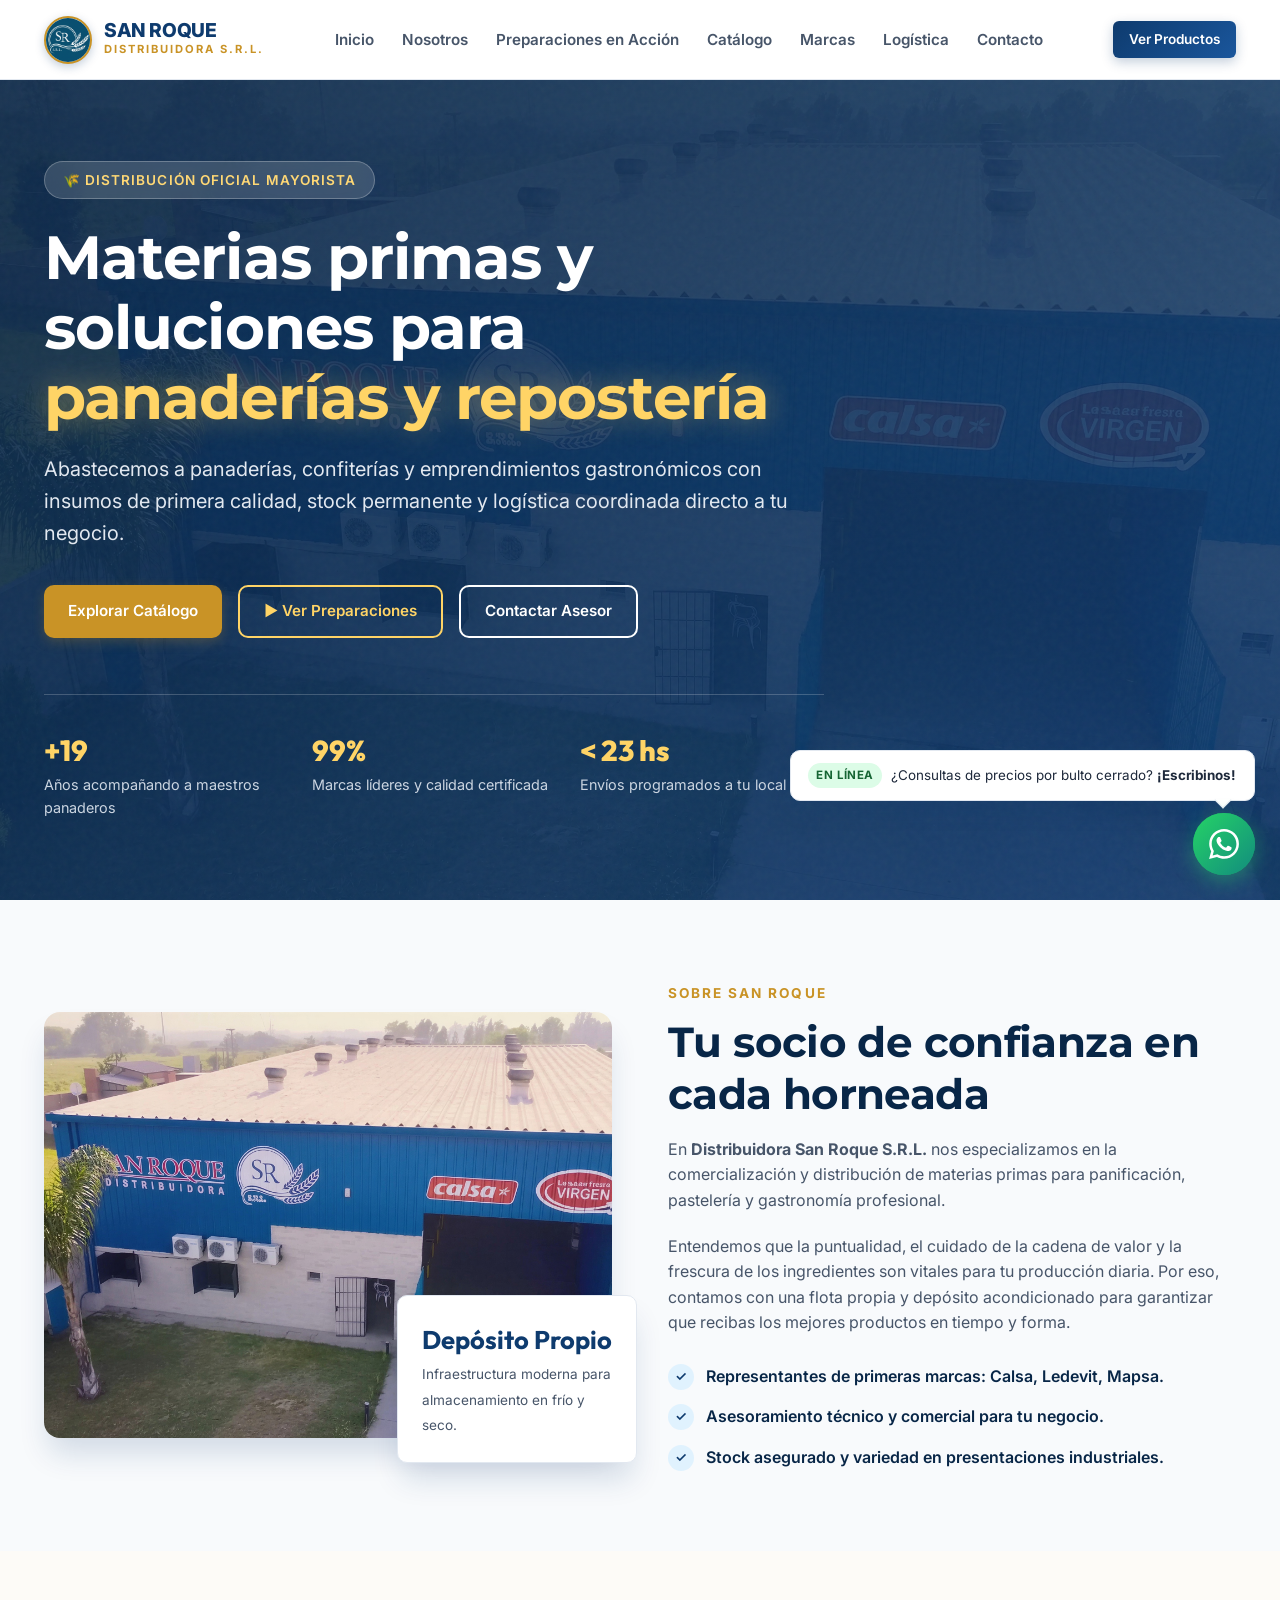
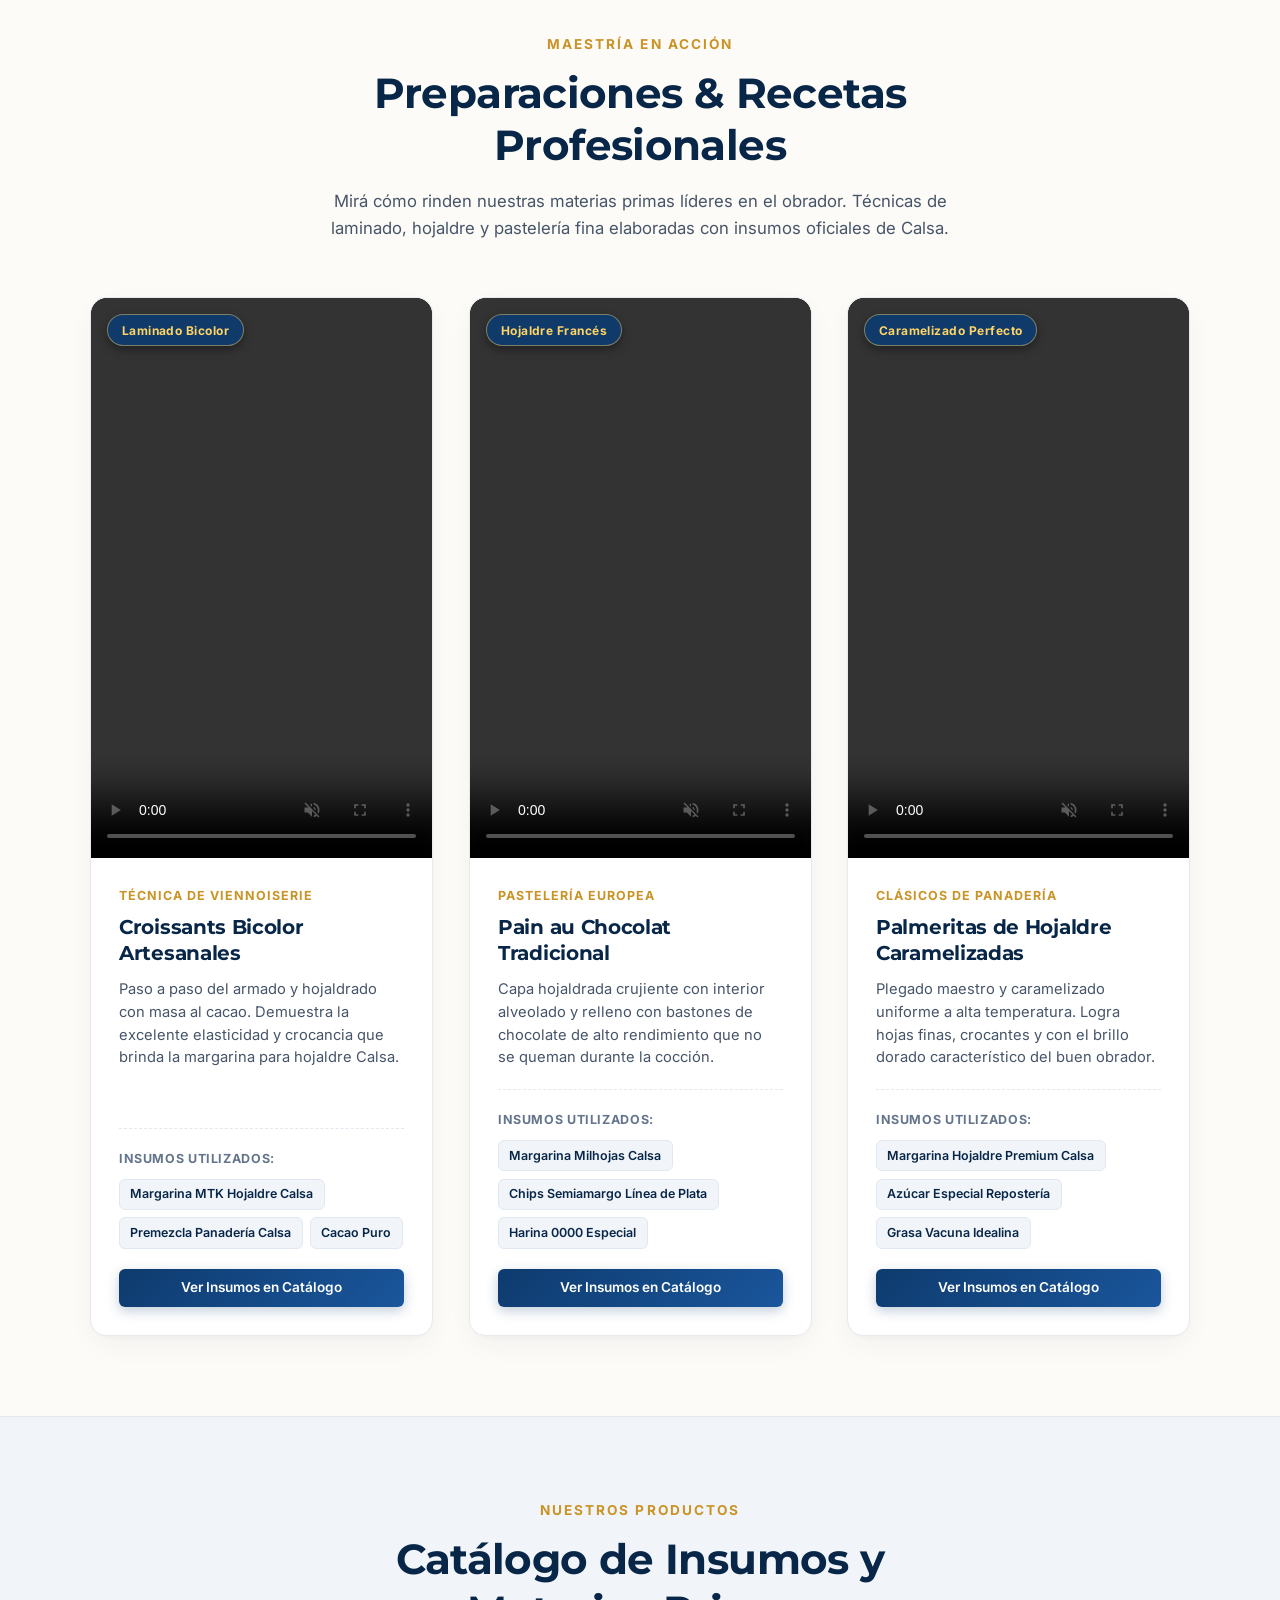
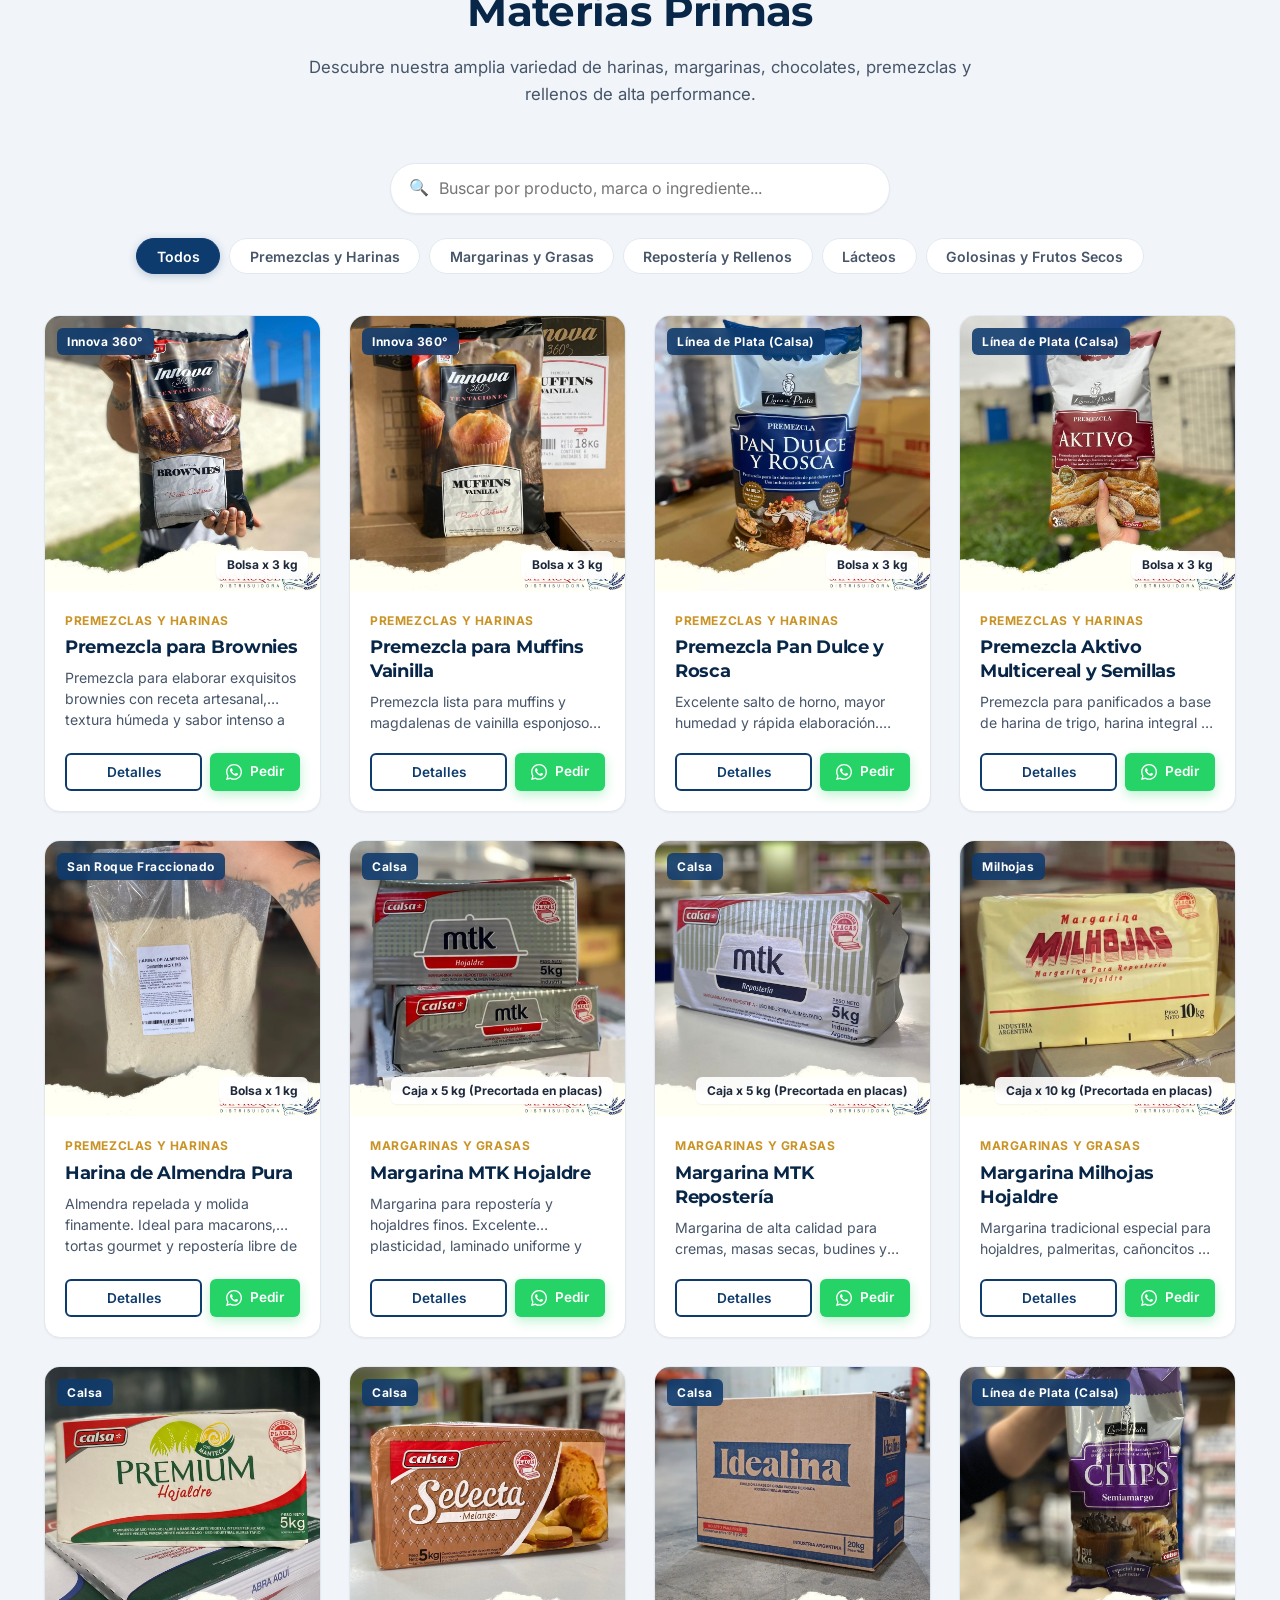
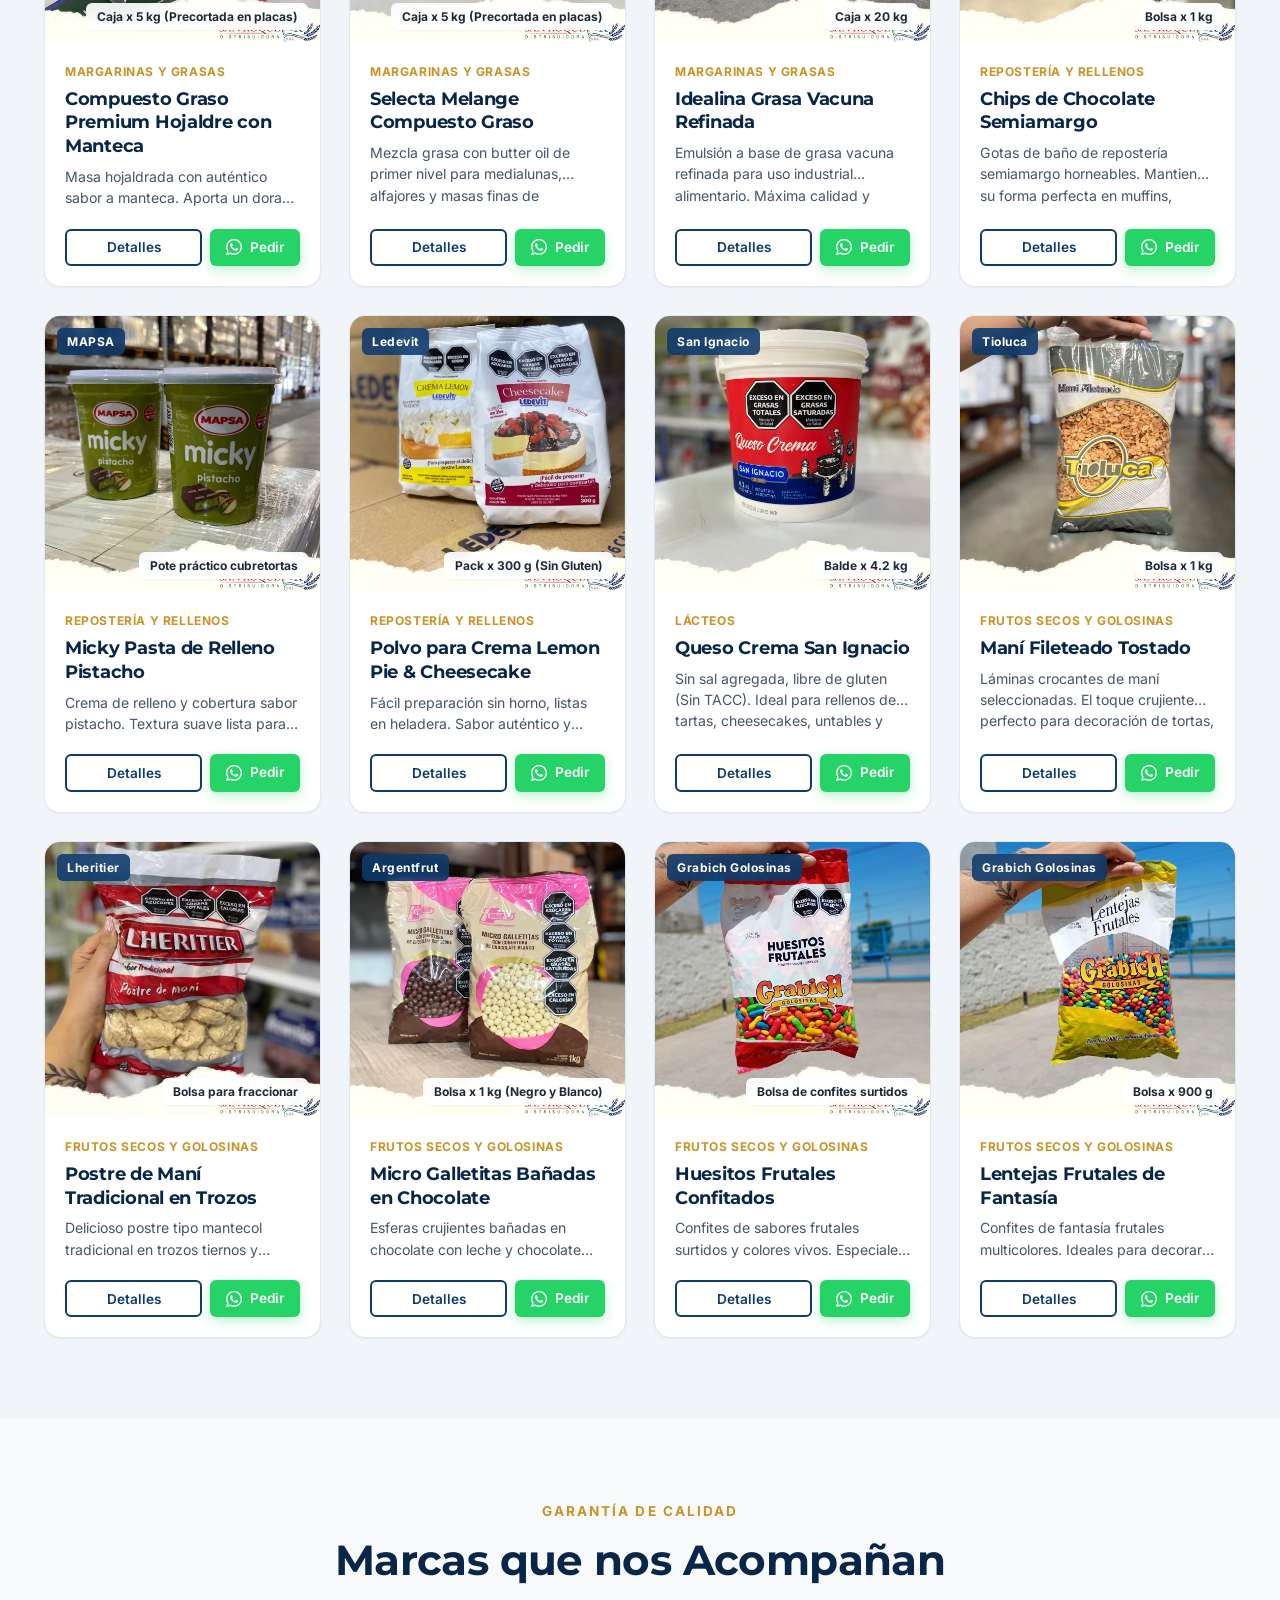
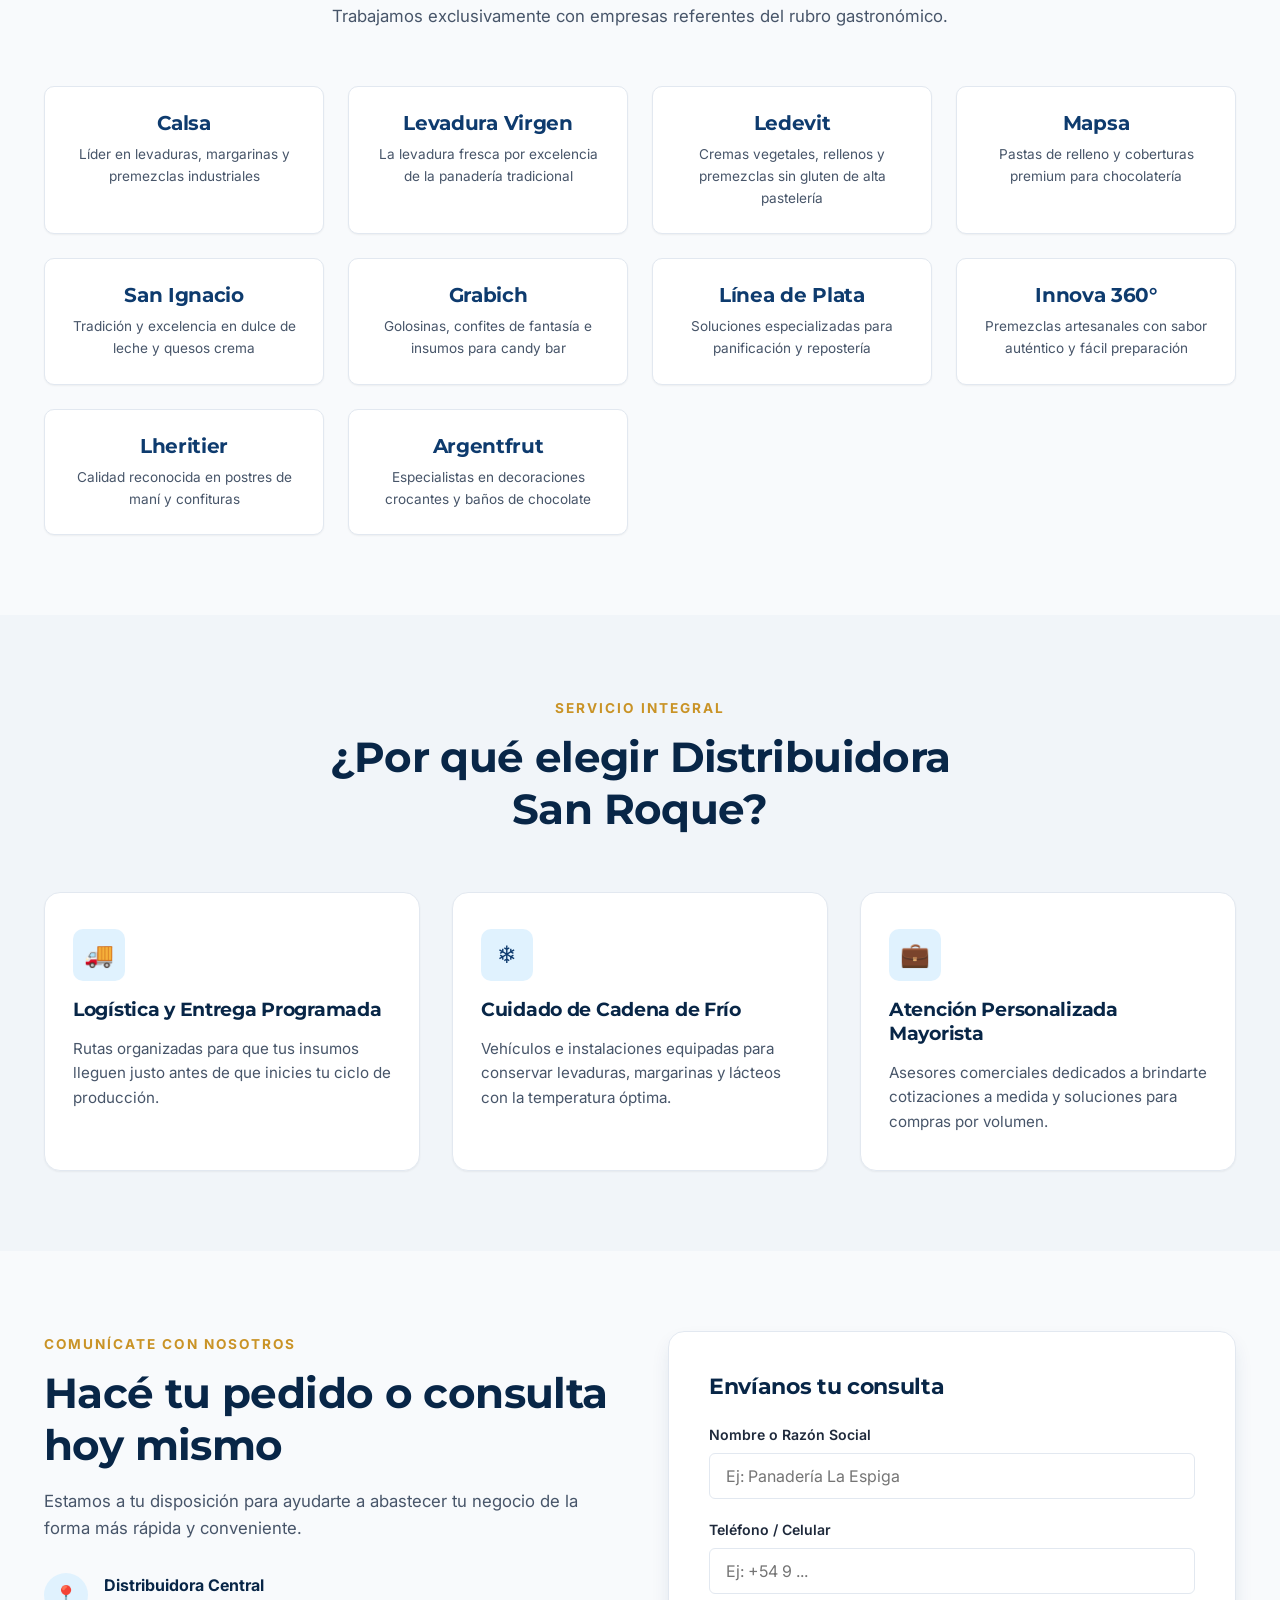
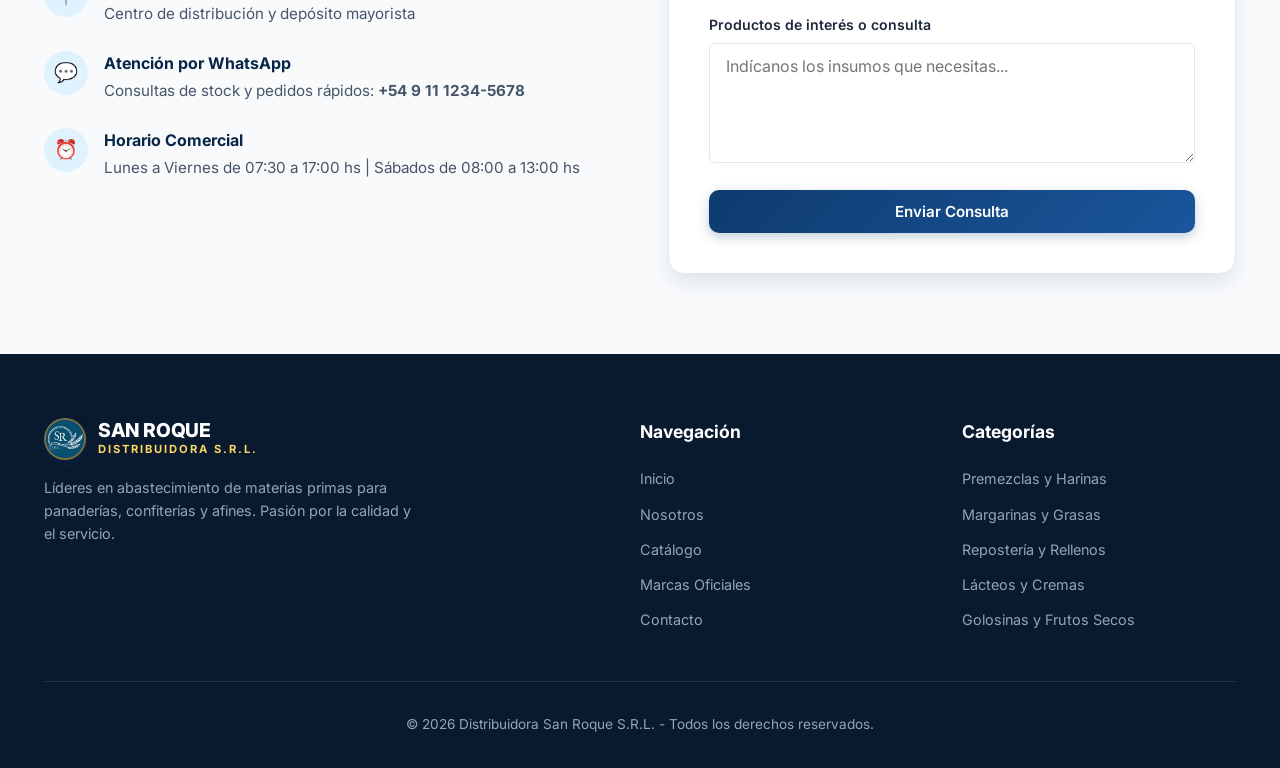
==== index.html @ d5e3603d "primer prueba" ====
<!DOCTYPE html>
<html lang="es">
<head>
  <meta charset="UTF-8">
  <meta name="viewport" content="width=device-width, initial-scale=1.0">
  <title>Distribuidora San Roque S.R.L. | Insumos para Panadería, Pastelería y Gastronomía</title>
  <meta name="description" content="Distribución mayorista de materias primas para panaderías, confiterías y repostería. Distribuidores oficiales de Calsa, Ledevit, Mapsa y marcas líderes en el país.">
  
  <!-- Google Fonts: Montserrat + Outfit (títulos) + Inter (cuerpo) [Stitch Design System] -->
  <link rel="preconnect" href="https://fonts.googleapis.com">
  <link rel="preconnect" href="https://fonts.gstatic.com" crossorigin>
  <link href="https://fonts.googleapis.com/css2?family=Inter:wght@400;500;600;700&family=Montserrat:wght@600;700;800&family=Outfit:wght@600;700;800&display=swap" rel="stylesheet">
  
  <!-- Estilos CSS -->
  <link rel="stylesheet" href="css/style.css">
</head>
<body>

  <!-- Header & Navegación -->
  <header class="site-header">
    <div class="container header-container">
      <a href="#inicio" class="brand-logo" aria-label="Distribuidora San Roque Inicio">
        <img src="imagenes de pagina/logo.jpg" alt="Distribuidora San Roque Logo" class="logo-img">
        <div class="logo-text">
          <span class="logo-title">SAN ROQUE</span>
          <span class="logo-subtitle">DISTRIBUIDORA S.R.L.</span>
        </div>
      </a>

      <nav>
        <ul class="nav-menu" id="nav-menu">
          <li><a href="#inicio" class="nav-link">Inicio</a></li>
          <li><a href="#nosotros" class="nav-link">Nosotros</a></li>
          <li><a href="#recetas" class="nav-link">Preparaciones en Acción</a></li>
          <li><a href="#catalogo" class="nav-link">Catálogo</a></li>
          <li><a href="#marcas" class="nav-link">Marcas</a></li>
          <li><a href="#servicios" class="nav-link">Logística</a></li>
          <li><a href="#contacto" class="nav-link">Contacto</a></li>
        </ul>
      </nav>

      <div class="header-cta">
        <a href="#catalogo" class="btn btn-primary btn-sm">Ver Productos</a>
        <button class="mobile-menu-toggle" id="mobile-toggle" aria-label="Abrir menú de navegación">
          ☰
        </button>
      </div>
    </div>
  </header>

  <!-- Main Content -->
  <main id="inicio">
    <!-- Hero Section -->
    <section class="hero">
      <div class="grain-overlay"></div>
      <div class="container">
        <div class="hero-content">
          <div class="hero-pill">
            <span>🌾 Distribución Oficial Mayorista</span>
          </div>
          <h1 class="hero-title">
            Materias primas y soluciones para <span>panaderías y repostería</span>
          </h1>
          <p class="hero-desc">
            Abastecemos a panaderías, confiterías y emprendimientos gastronómicos con insumos de primera calidad, stock permanente y logística coordinada directo a tu negocio.
          </p>
          <div class="hero-buttons">
            <a href="#catalogo" class="btn btn-secondary">Explorar Catálogo</a>
            <a href="#recetas" class="btn btn-outline" style="border-color: #ffd466; color: #ffd466;">
              ▶ Ver Preparaciones
            </a>
            <a href="#contacto" class="btn btn-outline" style="border-color: #fff; color: #fff;">Contactar Asesor</a>
          </div>
          <div class="hero-features">
            <div class="hero-feature-item">
              <span class="hero-feature-num" data-target="20" data-prefix="+" data-suffix="">+20</span>
              <span class="hero-feature-text">Años acompañando a maestros panaderos</span>
            </div>
            <div class="hero-feature-item">
              <span class="hero-feature-num" data-target="100" data-prefix="" data-suffix="%">100%</span>
              <span class="hero-feature-text">Marcas líderes y calidad certificada</span>
            </div>
            <div class="hero-feature-item">
              <span class="hero-feature-num" data-target="24" data-prefix="< " data-suffix=" hs">< 24 hs</span>
              <span class="hero-feature-text">Envíos programados a tu local</span>
            </div>
          </div>
        </div>
      </div>
    </section>

    <!-- Sobre Nosotros -->
    <section id="nosotros" class="about-section">
      <div class="container">
        <div class="about-grid">
          <div class="about-images-wrapper animate-on-scroll animate-slide-right">
            <img src="imagenes de pagina/imagen de local.jpg" alt="Instalaciones de Distribuidora San Roque" class="about-img-main" loading="lazy">
            <div class="about-floating-card">
              <strong>Depósito Propio</strong>
              <span>Infraestructura moderna para almacenamiento en frío y seco.</span>
            </div>
          </div>
          <div class="about-text animate-on-scroll animate-slide-left">
            <span class="section-pill">Sobre San Roque</span>
            <h2 class="section-title">Tu socio de confianza en cada horneada</h2>
            <p>
              En <strong>Distribuidora San Roque S.R.L.</strong> nos especializamos en la comercialización y distribución de materias primas para panificación, pastelería y gastronomía profesional.
            </p>
            <p>
              Entendemos que la puntualidad, el cuidado de la cadena de valor y la frescura de los ingredientes son vitales para tu producción diaria. Por eso, contamos con una flota propia y depósito acondicionado para garantizar que recibas los mejores productos en tiempo y forma.
            </p>
            <ul class="about-points">
              <li><span class="icon">✓</span> Representantes de primeras marcas: Calsa, Ledevit, Mapsa.</li>
              <li><span class="icon">✓</span> Asesoramiento técnico y comercial para tu negocio.</li>
              <li><span class="icon">✓</span> Stock asegurado y variedad en presentaciones industriales.</li>
            </ul>
          </div>
        </div>
      </div>
    </section>

    <!-- Sección de Demostraciones en Video & Preparaciones en Acción -->
    <section id="recetas" class="recipes-section">
      <div class="container">
        <div class="section-header animate-on-scroll animate-fade-up">
          <span class="section-pill">Maestría en Acción</span>
          <h2 class="section-title">Preparaciones & Recetas Profesionales</h2>
          <p class="section-subtitle">
            Mirá cómo rinden nuestras materias primas líderes en el obrador. Técnicas de laminado, hojaldre y pastelería fina elaboradas con insumos oficiales de Calsa.
          </p>
        </div>

        <div class="recipes-grid">
          <!-- Video 1: Croissants Bicolor -->
          <article class="recipe-card animate-on-scroll animate-slide-up">
            <div class="recipe-video-wrapper">
              <video class="recipe-video" preload="metadata" playsinline controls loop muted>
                <source src="imagenes de pagina/receta-croissants-bicolor-calsa.mp4" type="video/mp4">
                Tu navegador no soporta video HTML5.
              </video>
              <div class="recipe-badge-tech">Laminado Bicolor</div>
            </div>
            <div class="recipe-card-body">
              <span class="recipe-category">Técnica de Viennoiserie</span>
              <h3 class="recipe-title">Croissants Bicolor Artesanales</h3>
              <p class="recipe-desc">
                Paso a paso del armado y hojaldrado con masa al cacao. Demuestra la excelente elasticidad y crocancia que brinda la margarina para hojaldre Calsa.
              </p>
              <div class="recipe-ingredients">
                <span class="ingredients-label">Insumos utilizados:</span>
                <div class="ingredient-chips">
                  <span class="ingredient-chip">Margarina MTK Hojaldre Calsa</span>
                  <span class="ingredient-chip">Premezcla Panadería Calsa</span>
                  <span class="ingredient-chip">Cacao Puro</span>
                </div>
              </div>
              <div class="recipe-actions">
                <a href="#catalogo" class="btn btn-primary btn-sm" onclick="window.filterCatalogByKeyword('margarina')">
                  Ver Insumos en Catálogo
                </a>
              </div>
            </div>
          </article>

          <!-- Video 2: Pain au Chocolat -->
          <article class="recipe-card animate-on-scroll animate-slide-up">
            <div class="recipe-video-wrapper">
              <video class="recipe-video" preload="metadata" playsinline controls loop muted>
                <source src="imagenes de pagina/receta-pain-au-chocolat-calsa.mp4" type="video/mp4">
                Tu navegador no soporta video HTML5.
              </video>
              <div class="recipe-badge-tech">Hojaldre Francés</div>
            </div>
            <div class="recipe-card-body">
              <span class="recipe-category">Pastelería Europea</span>
              <h3 class="recipe-title">Pain au Chocolat Tradicional</h3>
              <p class="recipe-desc">
                Capa hojaldrada crujiente con interior alveolado y relleno con bastones de chocolate de alto rendimiento que no se queman durante la cocción.
              </p>
              <div class="recipe-ingredients">
                <span class="ingredients-label">Insumos utilizados:</span>
                <div class="ingredient-chips">
                  <span class="ingredient-chip">Margarina Milhojas Calsa</span>
                  <span class="ingredient-chip">Chips Semiamargo Línea de Plata</span>
                  <span class="ingredient-chip">Harina 0000 Especial</span>
                </div>
              </div>
              <div class="recipe-actions">
                <a href="#catalogo" class="btn btn-primary btn-sm" onclick="window.filterCatalogByKeyword('chocolate')">
                  Ver Insumos en Catálogo
                </a>
              </div>
            </div>
          </article>

          <!-- Video 3: Palmeritas -->
          <article class="recipe-card animate-on-scroll animate-slide-up">
            <div class="recipe-video-wrapper">
              <video class="recipe-video" preload="metadata" playsinline controls loop muted>
                <source src="imagenes de pagina/receta-palmeritas-calsa.mp4" type="video/mp4">
                Tu navegador no soporta video HTML5.
              </video>
              <div class="recipe-badge-tech">Caramelizado Perfecto</div>
            </div>
            <div class="recipe-card-body">
              <span class="recipe-category">Clásicos de Panadería</span>
              <h3 class="recipe-title">Palmeritas de Hojaldre Caramelizadas</h3>
              <p class="recipe-desc">
                Plegado maestro y caramelizado uniforme a alta temperatura. Logra hojas finas, crocantes y con el brillo dorado característico del buen obrador.
              </p>
              <div class="recipe-ingredients">
                <span class="ingredients-label">Insumos utilizados:</span>
                <div class="ingredient-chips">
                  <span class="ingredient-chip">Margarina Hojaldre Premium Calsa</span>
                  <span class="ingredient-chip">Azúcar Especial Repostería</span>
                  <span class="ingredient-chip">Grasa Vacuna Idealina</span>
                </div>
              </div>
              <div class="recipe-actions">
                <a href="#catalogo" class="btn btn-primary btn-sm" onclick="window.filterCatalogByKeyword('hojaldre')">
                  Ver Insumos en Catálogo
                </a>
              </div>
            </div>
          </article>
        </div>
      </div>
    </section>

    <!-- Catálogo de Productos -->
    <section id="catalogo" class="catalog-section">
      <div class="container">
        <div class="section-header animate-on-scroll animate-fade-up">
          <span class="section-pill">Nuestros Productos</span>
          <h2 class="section-title">Catálogo de Insumos y Materias Primas</h2>
          <p class="section-subtitle">Descubre nuestra amplia variedad de harinas, margarinas, chocolates, premezclas y rellenos de alta performance.</p>
        </div>

        <div class="catalog-controls animate-on-scroll animate-fade-up">
          <!-- Buscador -->
          <div class="search-box">
            <span class="search-icon">🔍</span>
            <input type="text" id="product-search" placeholder="Buscar por producto, marca o ingrediente..." aria-label="Buscar producto">
          </div>

          <!-- Filtros de categoría -->
          <div class="filter-pills" role="tablist">
            <button class="filter-btn active" data-category="all">Todos</button>
            <button class="filter-btn" data-category="premezclas">Premezclas y Harinas</button>
            <button class="filter-btn" data-category="margarinas">Margarinas y Grasas</button>
            <button class="filter-btn" data-category="reposteria">Repostería y Rellenos</button>
            <button class="filter-btn" data-category="lacteos">Lácteos</button>
            <button class="filter-btn" data-category="golosinas">Golosinas y Frutos Secos</button>
          </div>
        </div>

        <!-- Grilla de productos generada dinámicamente -->
        <div class="products-grid" id="products-grid">
          <!-- Se inyecta con JavaScript -->
        </div>
      </div>
    </section>

    <!-- Marcas -->
    <section id="marcas" class="brands-section">
      <div class="container">
        <div class="section-header animate-on-scroll animate-fade-up">
          <span class="section-pill">Garantía de Calidad</span>
          <h2 class="section-title">Marcas que nos Acompañan</h2>
          <p class="section-subtitle">Trabajamos exclusivamente con empresas referentes del rubro gastronómico.</p>
        </div>
        <div class="brands-grid" id="brands-grid">
          <!-- Se inyecta dinámicamente -->
        </div>
      </div>
    </section>

    <!-- Ventajas y Logística -->
    <section id="servicios" class="features-section">
      <div class="container">
        <div class="section-header animate-on-scroll animate-fade-up">
          <span class="section-pill">Servicio Integral</span>
          <h2 class="section-title">¿Por qué elegir Distribuidora San Roque?</h2>
        </div>
        <div class="features-grid animate-on-scroll animate-stagger">
          <div class="feature-box">
            <div class="feature-icon-wrapper">🚚</div>
            <h4>Logística y Entrega Programada</h4>
            <p>Rutas organizadas para que tus insumos lleguen justo antes de que inicies tu ciclo de producción.</p>
          </div>
          <div class="feature-box">
            <div class="feature-icon-wrapper">❄️</div>
            <h4>Cuidado de Cadena de Frío</h4>
            <p>Vehículos e instalaciones equipadas para conservar levaduras, margarinas y lácteos con la temperatura óptima.</p>
          </div>
          <div class="feature-box">
            <div class="feature-icon-wrapper">💼</div>
            <h4>Atención Personalizada Mayorista</h4>
            <p>Asesores comerciales dedicados a brindarte cotizaciones a medida y soluciones para compras por volumen.</p>
          </div>
        </div>
      </div>
    </section>

    <!-- Contacto y Ubicación -->
    <section id="contacto" class="contact-section">
      <div class="container">
        <div class="contact-grid">
          <div class="contact-info animate-on-scroll animate-slide-right">
            <span class="section-pill">Comunícate con Nosotros</span>
            <h2 class="section-title">Hacé tu pedido o consulta hoy mismo</h2>
            <p class="section-subtitle">
              Estamos a tu disposición para ayudarte a abastecer tu negocio de la forma más rápida y conveniente.
            </p>

            <div class="contact-info-list">
              <div class="contact-item">
                <div class="contact-icon">📍</div>
                <div>
                  <h5>Distribuidora Central</h5>
                  <p>Centro de distribución y depósito mayorista</p>
                </div>
              </div>

              <div class="contact-item">
                <div class="contact-icon">💬</div>
                <div>
                  <h5>Atención por WhatsApp</h5>
                  <p>Consultas de stock y pedidos rápidos: <strong>+54 9 11 1234-5678</strong></p>
                </div>
              </div>

              <div class="contact-item">
                <div class="contact-icon">⏰</div>
                <div>
                  <h5>Horario Comercial</h5>
                  <p>Lunes a Viernes de 07:30 a 17:00 hs | Sábados de 08:00 a 13:00 hs</p>
                </div>
              </div>
            </div>
          </div>

          <div class="contact-form-card animate-on-scroll animate-slide-left">
            <h3 style="margin-bottom: 1.5rem; font-size: 1.4rem;">Envíanos tu consulta</h3>
            <form id="contact-form">
              <div class="form-group">
                <label class="form-label" for="nombre">Nombre o Razón Social</label>
                <input type="text" id="nombre" class="form-control" placeholder="Ej: Panadería La Espiga" required>
              </div>
              <div class="form-group">
                <label class="form-label" for="telefono">Teléfono / Celular</label>
                <input type="tel" id="telefono" class="form-control" placeholder="Ej: +54 9 ..." required>
              </div>
              <div class="form-group">
                <label class="form-label" for="mensaje">Productos de interés o consulta</label>
                <textarea id="mensaje" class="form-control" placeholder="Indícanos los insumos que necesitas..." required></textarea>
              </div>
              <button type="submit" class="btn btn-primary" id="btn-submit-contact" style="width: 100%;">
                <span>Enviar Consulta</span>
              </button>
            </form>
          </div>
        </div>
      </div>
    </section>
  </main>

  <!-- Footer -->
  <footer class="site-footer">
    <div class="container">
      <div class="footer-grid">
        <div class="footer-brand">
          <div class="brand-logo" style="margin-bottom: 1rem;">
            <img src="imagenes de pagina/logo.jpg" alt="Distribuidora San Roque Logo" class="logo-img logo-img-footer">
            <div class="logo-text">
              <span class="logo-title" style="color: #fff;">SAN ROQUE</span>
              <span class="logo-subtitle" style="color: #ffd466;">DISTRIBUIDORA S.R.L.</span>
            </div>
          </div>
          <p>
            Líderes en abastecimiento de materias primas para panaderías, confiterías y afines. Pasión por la calidad y el servicio.
          </p>
        </div>
        <div class="footer-col">
          <h5>Navegación</h5>
          <ul class="footer-links">
            <li><a href="#inicio">Inicio</a></li>
            <li><a href="#nosotros">Nosotros</a></li>
            <li><a href="#catalogo">Catálogo</a></li>
            <li><a href="#marcas">Marcas Oficiales</a></li>
            <li><a href="#contacto">Contacto</a></li>
          </ul>
        </div>
        <div class="footer-col">
          <h5>Categorías</h5>
          <ul class="footer-links">
            <li><a href="#catalogo">Premezclas y Harinas</a></li>
            <li><a href="#catalogo">Margarinas y Grasas</a></li>
            <li><a href="#catalogo">Repostería y Rellenos</a></li>
            <li><a href="#catalogo">Lácteos y Cremas</a></li>
            <li><a href="#catalogo">Golosinas y Frutos Secos</a></li>
          </ul>
        </div>
      </div>
      <div class="footer-bottom">
        <p>&copy; 2026 Distribuidora San Roque S.R.L. - Todos los derechos reservados.</p>
      </div>
    </div>
  </footer>

  <!-- Modal Detalle de Producto -->
  <div class="modal-overlay" id="product-modal" aria-hidden="true">
    <div class="modal-content" role="dialog" aria-modal="true">
      <button class="modal-close-btn" id="modal-close-btn" aria-label="Cerrar modal">&times;</button>
      <div class="modal-grid">
        <div class="modal-image-wrapper">
          <img id="modal-image" src="" alt="Producto">
        </div>
        <div class="modal-details">
          <span class="modal-brand" id="modal-brand">Marca</span>
          <h3 class="modal-title" id="modal-title">Título del Producto</h3>
          
          <div class="modal-meta-box">
            <div class="modal-meta-row">
              <strong>Categoría:</strong>
              <span id="modal-category">-</span>
            </div>
            <div class="modal-meta-row" style="margin-top: 0.35rem;">
              <strong>Presentación:</strong>
              <span id="modal-presentation">-</span>
            </div>
          </div>

          <p class="modal-desc" id="modal-description"></p>

          <div style="margin-top: auto;">
            <a href="#" id="modal-whatsapp-btn" target="_blank" rel="noopener noreferrer" class="btn btn-whatsapp" style="width: 100%;">
              Consultar por este producto en WhatsApp
            </a>
          </div>
        </div>
      </div>
    </div>
  </div>

  <!-- Botón Flotante de WhatsApp con Tooltip y Pulso -->
  <div class="floating-whatsapp-wrapper" id="whatsapp-wrapper">
    <div class="whatsapp-tooltip" id="whatsapp-tooltip">
      <span class="tooltip-badge">En línea</span>
      <p>¿Consultas de precios por bulto cerrado? <strong>¡Escribinos!</strong></p>
    </div>
    <a href="https://wa.me/5491112345678?text=Hola%20Distribuidora%20San%20Roque%2C%20quisiera%20hacer%20una%20consulta" target="_blank" rel="noopener noreferrer" class="floating-whatsapp" aria-label="Contactar por WhatsApp">
      <span class="pulse-ring"></span>
      <span class="pulse-ring pulse-ring-delay"></span>
      <svg width="30" height="30" fill="currentColor" viewBox="0 0 24 24"><path d="M.057 24l1.687-6.163c-1.041-1.804-1.588-3.849-1.587-5.946.003-6.556 5.338-11.891 11.893-11.891 3.181.001 6.167 1.24 8.413 3.488 2.245 2.248 3.481 5.236 3.48 8.414-.003 6.557-5.338 11.892-11.893 11.892-1.99-.001-3.951-.5-5.688-1.448l-6.305 1.654zm6.597-3.807c1.676.995 3.276 1.591 5.392 1.592 5.448 0 9.886-4.434 9.889-9.885.002-5.462-4.415-9.89-9.881-9.892-5.452 0-9.887 4.434-9.889 9.884-.001 2.225.651 3.891 1.746 5.634l-.999 3.648 3.742-.981zm11.387-5.464c-.074-.124-.272-.198-.57-.347-.297-.149-1.758-.868-2.031-.967-.272-.099-.47-.149-.669.149-.198.297-.768.967-.941 1.165-.173.198-.347.223-.644.074-.297-.149-1.255-.462-2.39-1.475-.883-.788-1.48-1.761-1.653-2.059-.173-.297-.018-.458.13-.606.134-.133.297-.347.446-.521.151-.172.2-.296.3-.495.099-.198.05-.372-.025-.521-.075-.148-.669-1.611-.916-2.206-.242-.579-.487-.501-.669-.51l-.57-.01c-.198 0-.52.074-.792.372s-1.04 1.016-1.04 2.479 1.065 2.876 1.213 3.074c.149.198 2.095 3.2 5.076 4.487.709.306 1.263.489 1.694.626.712.226 1.36.194 1.872.118.571-.085 1.758-.719 2.006-1.413.248-.695.248-1.29.173-1.414z"/></svg>
    </a>
  </div>

  <!-- Mobile Bottom Navigation Bar (Stitch Artisanal Supply Framework) -->
  <nav class="mobile-bottom-nav" id="mobile-bottom-nav" aria-label="Navegación Móvil">
    <a href="#inicio" class="mobile-nav-item active" id="mob-nav-inicio">
      <span class="mobile-nav-icon">🏠</span>
      <span class="mobile-nav-label">Inicio</span>
    </a>
    <a href="#recetas" class="mobile-nav-item" id="mob-nav-recetas">
      <span class="mobile-nav-icon">🎬</span>
      <span class="mobile-nav-label">Recetas</span>
    </a>
    <a href="#catalogo" class="mobile-nav-item" id="mob-nav-catalogo">
      <span class="mobile-nav-icon">📦</span>
      <span class="mobile-nav-label">Catálogo</span>
    </a>
    <a href="#contacto" class="mobile-nav-item" id="mob-nav-contacto">
      <span class="mobile-nav-icon">📍</span>
      <span class="mobile-nav-label">Contacto</span>
    </a>
    <a href="https://wa.me/5491112345678?text=Hola%20Distribuidora%20San%20Roque%2C%20quisiera%20hacer%20un%20pedido" target="_blank" rel="noopener noreferrer" class="mobile-nav-item mobile-nav-wa" id="mob-nav-wa">
      <span class="mobile-nav-icon">💬</span>
      <span class="mobile-nav-label">Pedir</span>
    </a>
  </nav>

  <!-- Contenedor para Notificaciones Toast Dinámicas -->
  <div class="toast-container" id="toast-container" aria-live="polite"></div>

  <!-- Scripts -->
  <script src="js/products-data.js"></script>
  <script src="js/main.js"></script>
</body>
</html>
---- css/style.css ----
/* ==========================================================================
   Distribuidora San Roque S.R.L. - Estilos Globales y Sistema de Diseño
   ========================================================================== */

:root {
  /* Paleta Corporativa - Artisanal Supply Framework (Stitch) */
  --color-primary: #0e3b6e;
  --color-primary-dark: #082647;
  --color-primary-light: #1a569c;
  --color-secondary: #c99326;
  --color-secondary-hover: #b07d1a;
  --color-secondary-light: #e5b04b;
  --color-secondary-subtle: #fef9ed;
  --color-accent: #25d366;
  /* WhatsApp */
  --color-accent-hover: #1eb954;

  /* Neutros y Superficies */
  --bg-main: #f8fafc;
  --bg-surface: #ffffff;
  --bg-surface-alt: #f1f5f9;
  --bg-dark: #091a2e;
  --text-primary: #1e293b;
  --text-secondary: #475569;
  --text-muted: #64748b;
  --text-light: #f8fafc;
  --border-color: #e2e8f0;
  --border-focus: #94a3b8;

  /* Sombras y Elevaciones Industriales Tonal */
  --shadow-sm: 0 1px 2px 0 rgb(0 0 0 / 0.05);
  --shadow-md: 0 4px 12px rgba(14, 59, 110, 0.08);
  --shadow-lg: 0 10px 20px -3px rgba(14, 59, 110, 0.12);
  --shadow-xl: 0 20px 30px -5px rgba(14, 59, 110, 0.16);
  --shadow-glow: 0 0 20px rgba(201, 147, 38, 0.35);

  /* Bordes */
  --radius-sm: 6px;
  --radius-md: 10px;
  --radius-lg: 16px;
  --radius-full: 9999px;

  /* Transiciones y Curvas de Animación Suaves y Pausadas (Stitch Artisanal) */
  --transition-fast: 0.35s cubic-bezier(0.16, 1, 0.3, 1);
  --transition-normal: 0.65s cubic-bezier(0.16, 1, 0.3, 1);
  --transition-spring: 0.95s cubic-bezier(0.34, 1.56, 0.64, 1);
  --transition-slow: 1.4s cubic-bezier(0.16, 1, 0.3, 1);

  /* Layout */
  --max-width: 1240px;
  --header-height: 80px;
}

/* Reset básico */
*,
*::before,
*::after {
  box-sizing: border-box;
  margin: 0;
  padding: 0;
}

html {
  scroll-behavior: smooth;
  font-family: 'Inter', system-ui, -apple-system, sans-serif;
  color: var(--text-primary);
  background-color: var(--bg-main);
  line-height: 1.6;
}

body {
  overflow-x: hidden;
  display: flex;
  flex-direction: column;
  min-height: 100vh;
}

img {
  max-width: 100%;
  height: auto;
  display: block;
}

a {
  color: inherit;
  text-decoration: none;
}

button,
input,
textarea,
select {
  font-family: inherit;
  font-size: inherit;
}

.container {
  width: 100%;
  max-width: var(--max-width);
  margin-left: auto;
  margin-right: auto;
  padding-left: 1.5rem;
  padding-right: 1.5rem;
}

/* Tipografía de títulos - Stitch Artisanal Supply Framework */
h1,
h2,
h3,
h4,
.font-heading {
  font-family: 'Montserrat', 'Outfit', sans-serif;
  font-weight: 700;
  line-height: 1.25;
  color: var(--color-primary-dark);
  letter-spacing: -0.015em;
}

/* ==========================================================================
   Header y Barra de Navegación
   ========================================================================== */
.site-header {
  position: sticky;
  top: 0;
  left: 0;
  right: 0;
  height: var(--header-height);
  background: rgba(255, 255, 255, 0.94);
  backdrop-filter: blur(12px);
  -webkit-backdrop-filter: blur(12px);
  border-bottom: 1px solid var(--border-color);
  z-index: 1000;
  transition: box-shadow var(--transition-normal);
}

.site-header.scrolled {
  box-shadow: var(--shadow-md);
}

.header-container {
  display: flex;
  align-items: center;
  justify-content: space-between;
  height: 100%;
}

.brand-logo {
  display: flex;
  align-items: center;
  gap: 0.75rem;
}

.logo-badge {
  width: 46px;
  height: 46px;
  border-radius: 50%;
  background: linear-gradient(135deg, var(--color-primary), var(--color-primary-dark));
  color: #fff;
  display: flex;
  align-items: center;
  justify-content: center;
  font-family: 'Outfit', sans-serif;
  font-weight: 800;
  font-size: 1.25rem;
  box-shadow: 0 3px 8px rgba(14, 59, 110, 0.35);
  border: 2px solid var(--color-secondary);
}

.logo-img {
  width: 48px;
  height: 48px;
  border-radius: 50%;
  object-fit: cover;
  box-shadow: 0 3px 10px rgba(14, 59, 110, 0.25);
  border: 2px solid var(--color-secondary);
  transition: transform 0.45s ease, box-shadow 0.45s ease;
  flex-shrink: 0;
  background-color: #0e3b6e;
}

.brand-logo:hover .logo-img {
  transform: scale(1.06) rotate(-2deg);
  box-shadow: 0 6px 16px rgba(14, 59, 110, 0.35);
}

.logo-img-footer {
  width: 42px;
  height: 42px;
  border-color: rgba(201, 147, 38, 0.6);
}

.logo-text {
  display: flex;
  flex-direction: column;
}

.logo-title {
  font-size: 1.2rem;
  font-weight: 800;
  letter-spacing: -0.02em;
  color: var(--color-primary);
  line-height: 1.1;
}

.logo-subtitle {
  font-size: 0.7rem;
  text-transform: uppercase;
  letter-spacing: 0.18em;
  color: var(--color-secondary);
  font-weight: 700;
}

.nav-menu {
  display: flex;
  align-items: center;
  gap: 1.75rem;
  list-style: none;
}

.nav-link {
  font-size: 0.95rem;
  font-weight: 600;
  color: var(--text-secondary);
  transition: color var(--transition-fast);
  position: relative;
  padding: 0.5rem 0;
}

.nav-link:hover,
.nav-link.active {
  color: var(--color-primary);
}

.nav-link::after {
  content: '';
  position: absolute;
  bottom: 0;
  left: 0;
  width: 0;
  height: 2px;
  background-color: var(--color-secondary);
  transition: width var(--transition-fast);
}

.nav-link:hover::after,
.nav-link.active::after {
  width: 100%;
}

.header-cta {
  display: flex;
  align-items: center;
  gap: 0.75rem;
}

.mobile-menu-toggle {
  display: none;
  background: transparent;
  border: none;
  font-size: 1.5rem;
  color: var(--color-primary);
  cursor: pointer;
  padding: 0.5rem;
}

/* ==========================================================================
   Botones Globales
   ========================================================================== */
.btn {
  display: inline-flex;
  align-items: center;
  justify-content: center;
  gap: 0.5rem;
  padding: 0.75rem 1.5rem;
  border-radius: var(--radius-md);
  font-weight: 600;
  font-size: 0.95rem;
  cursor: pointer;
  border: none;
  transition: all var(--transition-fast);
  text-align: center;
}

.btn-primary {
  background: linear-gradient(135deg, var(--color-primary), var(--color-primary-light));
  color: #ffffff;
  box-shadow: 0 4px 12px rgba(14, 59, 110, 0.25);
}

.btn-primary:hover {
  background: linear-gradient(135deg, var(--color-primary-dark), var(--color-primary));
  box-shadow: 0 6px 16px rgba(14, 59, 110, 0.35);
  transform: translateY(-2px);
}

.btn-secondary {
  background: var(--color-secondary);
  color: #fff;
  box-shadow: 0 4px 12px rgba(201, 147, 38, 0.25);
}

.btn-secondary:hover {
  background: var(--color-secondary-hover);
  transform: translateY(-2px);
}

.btn-outline {
  background: transparent;
  border: 2px solid var(--color-primary);
  color: var(--color-primary);
}

.btn-outline:hover {
  background: var(--color-primary);
  color: #ffffff;
}

.btn-whatsapp {
  background-color: var(--color-accent);
  color: #ffffff;
  box-shadow: 0 4px 12px rgba(37, 211, 102, 0.3);
}

.btn-whatsapp:hover {
  background-color: var(--color-accent-hover);
  transform: translateY(-2px);
}

.btn-sm {
  padding: 0.5rem 1rem;
  font-size: 0.85rem;
  border-radius: var(--radius-sm);
}

/* ==========================================================================
   Hero Section
   ========================================================================== */
/* Grain overlay texture (Stitch Artisanal Supply Framework) */
.grain-overlay {
  position: absolute;
  top: 0;
  left: 0;
  width: 100%;
  height: 100%;
  pointer-events: none;
  background-image: url('data:image/svg+xml,%3Csvg viewBox="0 0 200 200" xmlns="http://www.w3.org/2000/svg"%3E%3Cfilter id="noiseFilter"%3E%3CfeTurbulence type="fractalNoise" baseFrequency="0.65" numOctaves="3" stitchTiles="stitch"/%3E%3C/filter%3E%3Crect width="100%25" height="100%25" filter="url(%23noiseFilter)"/%3E%3C/svg%3E');
  opacity: 0.04;
  z-index: 1;
}

.hero {
  position: relative;
  min-height: calc(100vh - var(--header-height));
  display: flex;
  align-items: center;
  background: linear-gradient(135deg, rgba(8, 38, 71, 0.92) 0%, rgba(14, 59, 110, 0.85) 100%),
    url('../imagenes de pagina/imagen de local.jpg') center/cover no-repeat;
  color: #ffffff;
  padding: 5rem 0;
  overflow: hidden;
}

.hero-content {
  max-width: 780px;
  position: relative;
  z-index: 2;
}

.hero-pill {
  display: inline-flex;
  align-items: center;
  gap: 0.5rem;
  background: rgba(255, 255, 255, 0.15);
  backdrop-filter: blur(8px);
  border: 1px solid rgba(255, 255, 255, 0.25);
  padding: 0.45rem 1.1rem;
  border-radius: var(--radius-full);
  font-size: 0.85rem;
  font-weight: 600;
  text-transform: uppercase;
  letter-spacing: 0.08em;
  color: #ffd875;
  margin-bottom: 1.5rem;
  animation: heroSlideUp 1.4s cubic-bezier(0.16, 1, 0.3, 1) backwards, pillGlow 5.5s ease-in-out infinite 1.4s;
}

.hero-title {
  font-size: clamp(2.3rem, 5vw, 3.8rem);
  color: #ffffff;
  margin-bottom: 1.25rem;
  line-height: 1.15;
  animation: heroSlideUp 1.4s cubic-bezier(0.16, 1, 0.3, 1) 0.25s backwards;
}

.hero-title span {
  color: #ffd466;
  text-shadow: 0 0 30px rgba(255, 212, 102, 0.4);
}

.hero-desc {
  font-size: clamp(1.05rem, 2vw, 1.25rem);
  color: #e2e8f0;
  margin-bottom: 2.25rem;
  line-height: 1.6;
  animation: heroSlideUp 1.4s cubic-bezier(0.16, 1, 0.3, 1) 0.5s backwards;
}

.hero-buttons {
  display: flex;
  flex-wrap: wrap;
  gap: 1rem;
  margin-bottom: 3.5rem;
  animation: heroSlideUp 1.4s cubic-bezier(0.16, 1, 0.3, 1) 0.75s backwards;
}

.hero-features {
  display: grid;
  grid-template-columns: repeat(auto-fit, minmax(180px, 1fr));
  gap: 1.5rem;
  border-top: 1px solid rgba(255, 255, 255, 0.2);
  padding-top: 2rem;
  animation: heroSlideUp 1.4s cubic-bezier(0.16, 1, 0.3, 1) 1s backwards;
}

.hero-feature-item {
  display: flex;
  flex-direction: column;
}

.hero-feature-num {
  font-family: 'Outfit', sans-serif;
  font-size: 1.8rem;
  font-weight: 800;
  color: #ffd466;
  transition: transform var(--transition-fast);
}

.hero-feature-item:hover .hero-feature-num {
  transform: scale(1.08);
}

.hero-feature-text {
  font-size: 0.9rem;
  color: #cbd5e1;
}

/* ==========================================================================
   Secciones Generales
   ========================================================================== */
section {
  padding: 5rem 0;
}

.section-header {
  text-align: center;
  max-width: 680px;
  margin: 0 auto 3.5rem;
}

.section-pill {
  display: inline-block;
  color: var(--color-secondary);
  font-size: 0.85rem;
  font-weight: 700;
  text-transform: uppercase;
  letter-spacing: 0.15em;
  margin-bottom: 0.75rem;
}

.section-title {
  font-size: clamp(1.8rem, 3.5vw, 2.6rem);
  margin-bottom: 1rem;
}

.section-subtitle {
  color: var(--text-secondary);
  font-size: 1.05rem;
}

/* ==========================================================================
   Sección Nosotros
   ========================================================================== */
.about-grid {
  display: grid;
  grid-template-columns: 1fr 1fr;
  gap: 3.5rem;
  align-items: center;
}

.about-images-wrapper {
  position: relative;
}

.about-img-main {
  width: 100%;
  border-radius: var(--radius-lg);
  box-shadow: var(--shadow-xl);
  object-fit: cover;
  aspect-ratio: 4/3;
}

.about-floating-card {
  position: absolute;
  bottom: -25px;
  right: -25px;
  background: var(--bg-surface);
  padding: 1.5rem;
  border-radius: var(--radius-md);
  box-shadow: var(--shadow-xl);
  border: 1px solid var(--border-color);
  max-width: 240px;
  animation: floatCard 7s ease-in-out infinite;
}

.about-floating-card strong {
  display: block;
  font-size: 1.6rem;
  color: var(--color-primary);
  font-family: 'Outfit', sans-serif;
}

.about-floating-card span {
  font-size: 0.85rem;
  color: var(--text-secondary);
}

.about-text h3 {
  font-size: 1.8rem;
  margin-bottom: 1.25rem;
}

.about-text p {
  color: var(--text-secondary);
  margin-bottom: 1.25rem;
}

.about-points {
  list-style: none;
  margin-top: 1.75rem;
  display: flex;
  flex-direction: column;
  gap: 0.9rem;
}

.about-points li {
  display: flex;
  align-items: center;
  gap: 0.75rem;
  font-weight: 600;
  color: var(--color-primary-dark);
}

.about-points li span.icon {
  display: flex;
  align-items: center;
  justify-content: center;
  width: 26px;
  height: 26px;
  border-radius: 50%;
  background-color: #e0f2fe;
  color: var(--color-primary);
  font-size: 0.85rem;
}

/* ==========================================================================
   Sección de Preparaciones y Recetas en Video (Stitch Artisanal Showcase)
   ========================================================================== */
.recipes-section {
  background-color: #fdfbf7;
  position: relative;
  overflow: hidden;
  border-bottom: 1px solid var(--border-color);
}

.recipes-grid {
  display: grid;
  grid-template-columns: repeat(auto-fit, minmax(290px, 1fr));
  gap: 2.25rem;
  margin: 2.5rem auto 0;
  max-width: 1100px;
  justify-content: center;
}

.recipe-card {
  background: var(--bg-surface);
  border-radius: var(--radius-lg);
  border: 1px solid #e8e8ed;
  box-shadow: 0 10px 30px -5px rgba(14, 59, 110, 0.06), 0 4px 10px -3px rgba(14, 59, 110, 0.04);
  overflow: hidden;
  display: flex;
  flex-direction: column;
  transition: transform 0.65s cubic-bezier(0.16, 1, 0.3, 1), box-shadow 0.65s cubic-bezier(0.16, 1, 0.3, 1), border-color 0.65s ease;
}

.recipe-card:hover {
  transform: translateY(-8px);
  box-shadow: 0 20px 35px -5px rgba(14, 59, 110, 0.14), 0 8px 16px -3px rgba(14, 59, 110, 0.08);
  border-color: rgba(201, 147, 38, 0.5);
}

.recipe-video-wrapper {
  position: relative;
  width: 100%;
  aspect-ratio: 9 / 16;
  max-height: 560px;
  background-color: #001226;
  overflow: hidden;
  border-top-left-radius: var(--radius-lg);
  border-top-right-radius: var(--radius-lg);
}

.recipe-video {
  width: 100%;
  height: 100%;
  object-fit: cover;
  display: block;
  background: #000;
  border: none;
  cursor: pointer;
}

.recipe-badge-tech {
  position: absolute;
  top: 1rem;
  left: 1rem;
  background: rgba(14, 59, 110, 0.92);
  backdrop-filter: blur(8px);
  -webkit-backdrop-filter: blur(8px);
  color: #ffd466;
  font-size: 0.75rem;
  font-weight: 700;
  padding: 0.35rem 0.85rem;
  border-radius: var(--radius-full);
  border: 1px solid rgba(255, 212, 102, 0.45);
  letter-spacing: 0.04em;
  z-index: 2;
  box-shadow: 0 4px 10px rgba(0, 0, 0, 0.35);
  pointer-events: none;
}

.recipe-card-body {
  padding: 1.75rem;
  display: flex;
  flex-direction: column;
  flex-grow: 1;
}

.recipe-category {
  font-size: 0.78rem;
  font-weight: 700;
  text-transform: uppercase;
  letter-spacing: 0.08em;
  color: var(--color-secondary);
  margin-bottom: 0.5rem;
}

.recipe-title {
  font-size: 1.25rem;
  font-weight: 700;
  color: var(--color-primary-dark);
  margin-bottom: 0.75rem;
  line-height: 1.3;
}

.recipe-desc {
  font-size: 0.92rem;
  color: var(--text-secondary);
  line-height: 1.55;
  margin-bottom: 1.25rem;
}

.recipe-ingredients {
  margin-top: auto;
  padding-top: 1.25rem;
  border-top: 1px dashed #e2e8f0;
}

.ingredients-label {
  display: block;
  font-size: 0.78rem;
  font-weight: 700;
  color: var(--text-muted);
  text-transform: uppercase;
  letter-spacing: 0.05em;
  margin-bottom: 0.6rem;
}

.ingredient-chips {
  display: flex;
  flex-wrap: wrap;
  gap: 0.45rem;
  margin-bottom: 1.25rem;
}

.ingredient-chip {
  background: #f1f5f9;
  color: var(--color-primary-dark);
  font-size: 0.78rem;
  font-weight: 600;
  padding: 0.3rem 0.65rem;
  border-radius: var(--radius-sm);
  border: 1px solid #e2e8f0;
  transition: background 0.4s ease, border-color 0.4s ease;
}

.recipe-card:hover .ingredient-chip {
  background: #eef4fc;
  border-color: #cbdcf7;
}

.recipe-actions {
  display: flex;
  gap: 0.75rem;
}

.recipe-actions .btn {
  width: 100%;
}

/* ==========================================================================
   Catálogo de Productos
   ========================================================================== */
.catalog-section {
  background-color: var(--bg-surface-alt);
}

.catalog-controls {
  display: flex;
  flex-direction: column;
  gap: 1.5rem;
  margin-bottom: 2.5rem;
}

.search-box {
  position: relative;
  max-width: 500px;
  margin: 0 auto;
  width: 100%;
}

.search-box input {
  width: 100%;
  padding: 0.9rem 1.25rem 0.9rem 3rem;
  border-radius: var(--radius-full);
  border: 1px solid var(--border-color);
  background: var(--bg-surface);
  box-shadow: var(--shadow-sm);
  outline: none;
  transition: all var(--transition-fast);
}

.search-box input:focus {
  border-color: var(--color-primary);
  box-shadow: 0 0 0 3px rgba(14, 59, 110, 0.15);
}

.search-icon {
  position: absolute;
  left: 1.2rem;
  top: 50%;
  transform: translateY(-50%);
  color: var(--text-muted);
}

.filter-pills {
  display: flex;
  flex-wrap: wrap;
  justify-content: center;
  gap: 0.6rem;
}

.filter-btn {
  padding: 0.55rem 1.2rem;
  border-radius: var(--radius-full);
  border: 1px solid var(--border-color);
  background: var(--bg-surface);
  color: var(--text-secondary);
  font-weight: 600;
  font-size: 0.88rem;
  cursor: pointer;
  transition: all var(--transition-fast);
}

.filter-btn:hover {
  border-color: var(--color-primary-light);
  color: var(--color-primary);
}

.filter-btn.active {
  background: var(--color-primary);
  color: #ffffff;
  border-color: var(--color-primary);
  box-shadow: 0 2px 8px rgba(14, 59, 110, 0.25);
}

/* Grilla de Productos */
.products-grid {
  display: grid;
  grid-template-columns: repeat(auto-fill, minmax(270px, 1fr));
  gap: 1.75rem;
}

.product-card {
  background: var(--bg-surface);
  border-radius: var(--radius-lg);
  border: 1px solid var(--border-color);
  overflow: hidden;
  display: flex;
  flex-direction: column;
  box-shadow: var(--shadow-sm);
  transition: transform 0.35s cubic-bezier(0.16, 1, 0.3, 1), box-shadow 0.35s cubic-bezier(0.16, 1, 0.3, 1), border-color 0.3s ease;
  position: relative;
}

.product-card:hover {
  transform: translateY(-8px);
  box-shadow: 0 16px 32px -4px rgba(14, 59, 110, 0.14), 0 4px 12px rgba(14, 59, 110, 0.06);
  border-color: rgba(201, 147, 38, 0.45);
}

.product-image-container {
  position: relative;
  aspect-ratio: 1/1;
  background-color: #ffffff;
  overflow: hidden;
  cursor: pointer;
}

.product-image-container::after {
  content: '';
  position: absolute;
  top: 0;
  left: -120%;
  width: 60%;
  height: 100%;
  background: linear-gradient(90deg, transparent, rgba(255, 255, 255, 0.45), transparent);
  transform: skewX(-25deg);
  pointer-events: none;
}

.product-card:hover .product-image-container::after {
  animation: lightSweep 1.2s ease forwards;
}

.product-image {
  width: 100%;
  height: 100%;
  object-fit: cover;
  transition: transform 0.7s cubic-bezier(0.16, 1, 0.3, 1);
}

.product-card:hover .product-image {
  transform: scale(1.07);
}

.product-badge-brand {
  position: absolute;
  top: 12px;
  left: 12px;
  background: rgba(14, 59, 110, 0.88);
  backdrop-filter: blur(4px);
  color: #fff;
  padding: 0.25rem 0.65rem;
  border-radius: var(--radius-sm);
  font-size: 0.75rem;
  font-weight: 700;
  letter-spacing: 0.04em;
  z-index: 2;
}

.product-badge-presentation {
  position: absolute;
  bottom: 12px;
  right: 12px;
  background: rgba(255, 255, 255, 0.92);
  backdrop-filter: blur(4px);
  color: var(--text-primary);
  padding: 0.25rem 0.65rem;
  border-radius: var(--radius-sm);
  font-size: 0.75rem;
  font-weight: 700;
  box-shadow: var(--shadow-sm);
  z-index: 2;
}

.product-body {
  padding: 1.25rem;
  display: flex;
  flex-direction: column;
  flex-grow: 1;
}

.product-category-tag {
  font-size: 0.75rem;
  text-transform: uppercase;
  letter-spacing: 0.05em;
  color: var(--color-secondary);
  font-weight: 700;
  margin-bottom: 0.35rem;
}

.product-title {
  font-size: 1.15rem;
  font-weight: 700;
  color: var(--color-primary-dark);
  margin-bottom: 0.5rem;
  cursor: pointer;
  transition: color var(--transition-fast);
  line-height: 1.3;
}

.product-title:hover {
  color: var(--color-primary-light);
}

.product-description {
  font-size: 0.88rem;
  color: var(--text-secondary);
  line-height: 1.5;
  margin-bottom: 1.25rem;
  flex-grow: 1;
  display: -webkit-box;
  -webkit-line-clamp: 2;
  line-clamp: 2;
  -webkit-box-orient: vertical;
  overflow: hidden;
}

.product-actions {
  display: flex;
  gap: 0.5rem;
  margin-top: auto;
}

.no-products-found {
  grid-column: 1 / -1;
  text-align: center;
  padding: 4rem 1rem;
  color: var(--text-muted);
}

.no-products-found h3 {
  color: var(--text-secondary);
  margin-bottom: 0.5rem;
}

/* ==========================================================================
   Marcas
   ========================================================================== */
.brands-grid {
  display: grid;
  grid-template-columns: repeat(auto-fit, minmax(220px, 1fr));
  gap: 1.5rem;
}

.brand-card {
  background: var(--bg-surface);
  border: 1px solid var(--border-color);
  padding: 1.5rem;
  border-radius: var(--radius-md);
  text-align: center;
  box-shadow: var(--shadow-sm);
  transition: all var(--transition-fast);
}

.brand-card:hover {
  border-color: var(--color-primary-light);
  transform: translateY(-4px);
  box-shadow: var(--shadow-md);
}

.brand-card h4 {
  font-size: 1.25rem;
  color: var(--color-primary);
  margin-bottom: 0.5rem;
}

.brand-card p {
  font-size: 0.85rem;
  color: var(--text-secondary);
}

/* ==========================================================================
   Ventajas / Logística
   ========================================================================== */
.features-section {
  background-color: var(--bg-surface-alt);
}

.features-grid {
  display: grid;
  grid-template-columns: repeat(auto-fit, minmax(280px, 1fr));
  gap: 2rem;
}

.feature-box {
  background: var(--bg-surface);
  padding: 2.25rem 1.75rem;
  border-radius: var(--radius-lg);
  border: 1px solid var(--border-color);
  box-shadow: var(--shadow-sm);
  display: flex;
  flex-direction: column;
  gap: 1rem;
  transition: transform var(--transition-fast);
}

.feature-box:hover {
  transform: translateY(-4px);
}

.feature-icon-wrapper {
  width: 52px;
  height: 52px;
  border-radius: var(--radius-md);
  background: #e0f2fe;
  color: var(--color-primary);
  display: flex;
  align-items: center;
  justify-content: center;
  font-size: 1.5rem;
}

.feature-box h4 {
  font-size: 1.2rem;
}

.feature-box p {
  color: var(--text-secondary);
  font-size: 0.95rem;
}

/* ==========================================================================
   Contacto y Ubicación
   ========================================================================== */
.contact-grid {
  display: grid;
  grid-template-columns: 1fr 1fr;
  gap: 3.5rem;
}

.contact-info-list {
  display: flex;
  flex-direction: column;
  gap: 1.5rem;
  margin-top: 2rem;
}

.contact-item {
  display: flex;
  gap: 1rem;
  align-items: flex-start;
}

.contact-icon {
  width: 44px;
  height: 44px;
  border-radius: 50%;
  background-color: #e0f2fe;
  color: var(--color-primary);
  display: flex;
  align-items: center;
  justify-content: center;
  font-size: 1.2rem;
  flex-shrink: 0;
}

.contact-item h5 {
  font-size: 1rem;
  color: var(--color-primary-dark);
  margin-bottom: 0.2rem;
}

.contact-item p {
  color: var(--text-secondary);
  font-size: 0.95rem;
}

.contact-form-card {
  background: var(--bg-surface);
  padding: 2.5rem;
  border-radius: var(--radius-lg);
  border: 1px solid var(--border-color);
  box-shadow: var(--shadow-lg);
}

.form-group {
  margin-bottom: 1.25rem;
}

.form-label {
  display: block;
  font-size: 0.88rem;
  font-weight: 600;
  margin-bottom: 0.4rem;
  color: var(--text-primary);
}

.form-control {
  width: 100%;
  padding: 0.75rem 1rem;
  border-radius: var(--radius-sm);
  border: 1px solid var(--border-color);
  background-color: #fff;
  transition: all var(--transition-fast);
}

.form-control:focus {
  outline: none;
  border-color: var(--color-primary);
  box-shadow: 0 0 0 3px rgba(14, 59, 110, 0.12);
}

textarea.form-control {
  min-height: 120px;
  resize: vertical;
}

/* ==========================================================================
   Footer
   ========================================================================== */
.site-footer {
  background-color: var(--bg-dark);
  color: #94a3b8;
  padding: 4rem 0 2rem;
  margin-top: auto;
}

.footer-grid {
  display: grid;
  grid-template-columns: 2fr 1fr 1fr;
  gap: 3rem;
  margin-bottom: 3rem;
}

.footer-brand h3 {
  color: #ffffff;
  font-size: 1.5rem;
  margin-bottom: 0.75rem;
}

.footer-brand p {
  max-width: 380px;
  font-size: 0.9rem;
  line-height: 1.6;
}

.footer-col h5 {
  color: #ffffff;
  font-size: 1.1rem;
  margin-bottom: 1.25rem;
}

.footer-links {
  list-style: none;
  display: flex;
  flex-direction: column;
  gap: 0.6rem;
}

.footer-links a {
  font-size: 0.9rem;
  transition: color var(--transition-fast);
}

.footer-links a:hover {
  color: #ffd466;
}

.footer-bottom {
  border-top: 1px solid rgba(255, 255, 255, 0.1);
  padding-top: 2rem;
  text-align: center;
  font-size: 0.85rem;
}

/* ==========================================================================
   Modal de Detalle de Producto
   ========================================================================== */
.modal-overlay {
  position: fixed;
  inset: 0;
  background: rgba(9, 26, 46, 0.75);
  backdrop-filter: blur(6px);
  z-index: 2000;
  display: flex;
  align-items: center;
  justify-content: center;
  padding: 1.5rem;
  opacity: 0;
  pointer-events: none;
  transition: opacity var(--transition-normal);
}

.modal-overlay.active {
  opacity: 1;
  pointer-events: auto;
}

.modal-content {
  background: var(--bg-surface);
  border-radius: var(--radius-lg);
  max-width: 800px;
  width: 100%;
  max-height: 90vh;
  overflow-y: auto;
  position: relative;
  box-shadow: var(--shadow-xl);
  transform: scale(0.92) translateY(20px);
  opacity: 0;
  transition: transform var(--transition-spring), opacity var(--transition-normal);
}

.modal-overlay.active .modal-content {
  transform: scale(1) translateY(0);
  opacity: 1;
}

.modal-close-btn {
  position: absolute;
  top: 1rem;
  right: 1rem;
  background: rgba(255, 255, 255, 0.9);
  border: 1px solid var(--border-color);
  width: 36px;
  height: 36px;
  border-radius: 50%;
  display: flex;
  align-items: center;
  justify-content: center;
  font-size: 1.25rem;
  cursor: pointer;
  z-index: 10;
  transition: all var(--transition-fast);
}

.modal-close-btn:hover {
  background: #fee2e2;
  color: #dc2626;
  border-color: #fca5a5;
  transform: rotate(90deg) scale(1.1);
}

.modal-grid {
  display: grid;
  grid-template-columns: 1fr 1fr;
}

.modal-image-wrapper {
  background: #ffffff;
  padding: 1rem;
  display: flex;
  align-items: center;
  justify-content: center;
}

.modal-image-wrapper img {
  max-height: 420px;
  width: 100%;
  object-fit: contain;
  border-radius: var(--radius-md);
}

.modal-details {
  padding: 2.25rem;
  display: flex;
  flex-direction: column;
}

.modal-brand {
  font-size: 0.85rem;
  font-weight: 700;
  color: var(--color-secondary);
  text-transform: uppercase;
  letter-spacing: 0.08em;
  margin-bottom: 0.25rem;
}

.modal-title {
  font-size: 1.6rem;
  margin-bottom: 1rem;
}

.modal-meta-box {
  background: var(--bg-surface-alt);
  padding: 0.85rem 1rem;
  border-radius: var(--radius-sm);
  margin-bottom: 1.25rem;
  border: 1px solid var(--border-color);
}

.modal-meta-row {
  display: flex;
  justify-content: space-between;
  font-size: 0.9rem;
}

.modal-desc {
  font-size: 0.95rem;
  color: var(--text-secondary);
  line-height: 1.6;
  margin-bottom: 1.75rem;
}

/* ==========================================================================
   Botón Flotante WhatsApp con Tooltip y Pulso (Stitch Enhancements)
   ========================================================================== */
.floating-whatsapp-wrapper {
  position: fixed;
  bottom: 25px;
  right: 25px;
  z-index: 1000;
  display: flex;
  align-items: center;
  flex-direction: column;
}

.floating-whatsapp {
  position: relative;
  width: 62px;
  height: 62px;
  border-radius: 50%;
  background: linear-gradient(135deg, #25d366, #128c7e);
  color: #ffffff;
  display: flex;
  align-items: center;
  justify-content: center;
  font-size: 2rem;
  box-shadow: 0 6px 20px rgba(37, 211, 102, 0.4);
  transition: transform var(--transition-fast), box-shadow var(--transition-fast);
  animation: floatWhatsApp 6s ease-in-out infinite;
}

.floating-whatsapp:hover {
  transform: scale(1.12);
  box-shadow: 0 8px 25px rgba(37, 211, 102, 0.65);
}

.pulse-ring {
  position: absolute;
  top: 50%;
  left: 50%;
  transform: translate(-50%, -50%);
  width: 100%;
  height: 100%;
  border-radius: 50%;
  background-color: rgba(37, 211, 102, 0.45);
  z-index: -1;
  animation: ringPulse 3.8s cubic-bezier(0.25, 0, 0, 1) infinite;
  pointer-events: none;
}

.pulse-ring-delay {
  animation-delay: 1.9s;
}

.whatsapp-tooltip {
  position: absolute;
  bottom: 74px;
  right: 0;
  background: #ffffff;
  color: var(--text-primary);
  padding: 0.75rem 1.1rem;
  border-radius: var(--radius-md);
  box-shadow: 0 10px 25px -3px rgba(14, 59, 110, 0.15);
  border: 1px solid var(--border-color);
  white-space: nowrap;
  font-size: 0.84rem;
  display: flex;
  align-items: center;
  gap: 0.6rem;
  animation: tooltipBounce 6.5s ease-in-out infinite;
  cursor: pointer;
  transition: opacity var(--transition-fast), transform var(--transition-fast);
}

.whatsapp-tooltip::after {
  content: '';
  position: absolute;
  bottom: -6px;
  right: 25px;
  width: 12px;
  height: 12px;
  background: #ffffff;
  border-right: 1px solid var(--border-color);
  border-bottom: 1px solid var(--border-color);
  transform: rotate(45deg);
}

.whatsapp-tooltip .tooltip-badge {
  background: #dcfce7;
  color: #166534;
  font-weight: 700;
  font-size: 0.72rem;
  padding: 0.2rem 0.5rem;
  border-radius: var(--radius-full);
  text-transform: uppercase;
  letter-spacing: 0.04em;
}

/* ==========================================================================
   Sistema de Notificaciones Toast Dinámicas
   ========================================================================== */
.toast-container {
  position: fixed;
  bottom: 25px;
  left: 50%;
  transform: translateX(-50%);
  z-index: 3000;
  display: flex;
  flex-direction: column;
  gap: 0.75rem;
  pointer-events: none;
  width: 90%;
  max-width: 440px;
}

.toast {
  pointer-events: auto;
  background: #ffffff;
  color: var(--text-primary);
  border-radius: var(--radius-md);
  padding: 1rem 1.25rem;
  box-shadow: 0 12px 30px -4px rgba(14, 59, 110, 0.22);
  border-left: 4px solid var(--color-primary);
  display: flex;
  align-items: center;
  justify-content: space-between;
  gap: 0.75rem;
  font-size: 0.92rem;
  animation: toastIn 0.4s cubic-bezier(0.16, 1, 0.3, 1) forwards;
}

.toast.toast-success {
  border-left-color: #22c55e;
}

.toast.toast-hide {
  animation: toastOut 0.3s cubic-bezier(0.4, 0, 1, 1) forwards;
}

.toast-content {
  display: flex;
  align-items: center;
  gap: 0.6rem;
}

.toast-icon {
  font-size: 1.25rem;
  flex-shrink: 0;
}

/* ==========================================================================
   Scroll Reveal Animations
   ========================================================================== */
.animate-on-scroll {
  opacity: 0;
  transform: translateY(32px);
  transition: opacity 1.45s cubic-bezier(0.16, 1, 0.3, 1), transform 1.45s cubic-bezier(0.16, 1, 0.3, 1);
  will-change: opacity, transform;
}

.animate-on-scroll.animate-slide-left {
  transform: translateX(40px);
}

.animate-on-scroll.animate-slide-right {
  transform: translateX(-40px);
}

.animate-on-scroll.animate-scale-up {
  transform: scale(0.92);
}

.animate-on-scroll.revealed {
  opacity: 1;
  transform: translate(0, 0) scale(1);
}

/* Staggered animation for grid items */
.animate-stagger>* {
  opacity: 0;
  transform: translateY(24px);
  transition: opacity 1.25s cubic-bezier(0.16, 1, 0.3, 1), transform 1.25s cubic-bezier(0.16, 1, 0.3, 1);
}

.animate-stagger.revealed>*:nth-child(1) {
  transition-delay: 0.2s;
  opacity: 1;
  transform: translateY(0);
}

.animate-stagger.revealed>*:nth-child(2) {
  transition-delay: 0.4s;
  opacity: 1;
  transform: translateY(0);
}

.animate-stagger.revealed>*:nth-child(3) {
  transition-delay: 0.6s;
  opacity: 1;
  transform: translateY(0);
}

.animate-stagger.revealed>*:nth-child(4) {
  transition-delay: 0.8s;
  opacity: 1;
  transform: translateY(0);
}

.animate-stagger.revealed>*:nth-child(5) {
  transition-delay: 1.0s;
  opacity: 1;
  transform: translateY(0);
}

.animate-stagger.revealed>*:nth-child(6) {
  transition-delay: 1.2s;
  opacity: 1;
  transform: translateY(0);
}

/* ==========================================================================
   Keyframe Animations
   ========================================================================== */
@keyframes heroSlideUp {
  0% {
    opacity: 0;
    transform: translateY(30px);
  }

  100% {
    opacity: 1;
    transform: translateY(0);
  }
}

@keyframes pillGlow {

  0%,
  100% {
    box-shadow: 0 0 0 rgba(255, 216, 117, 0);
    border-color: rgba(255, 255, 255, 0.25);
  }

  50% {
    box-shadow: 0 0 16px rgba(255, 216, 117, 0.35);
    border-color: rgba(255, 216, 117, 0.6);
  }
}

@keyframes floatCard {

  0%,
  100% {
    transform: translateY(0);
  }

  50% {
    transform: translateY(-8px);
  }
}

@keyframes lightSweep {
  0% {
    left: -120%;
  }

  100% {
    left: 140%;
  }
}

@keyframes floatWhatsApp {

  0%,
  100% {
    transform: translateY(0);
  }

  50% {
    transform: translateY(-6px);
  }
}

@keyframes ringPulse {
  0% {
    width: 62px;
    height: 62px;
    opacity: 0.85;
  }

  100% {
    width: 110px;
    height: 110px;
    opacity: 0;
  }
}

@keyframes tooltipBounce {

  0%,
  100% {
    transform: translateY(0);
  }

  50% {
    transform: translateY(-4px);
  }
}

@keyframes toastIn {
  0% {
    opacity: 0;
    transform: translateY(20px) scale(0.95);
  }

  100% {
    opacity: 1;
    transform: translateY(0) scale(1);
  }
}

@keyframes toastOut {
  0% {
    opacity: 1;
    transform: translateY(0) scale(1);
  }

  100% {
    opacity: 0;
    transform: translateY(15px) scale(0.95);
  }
}

/* ==========================================================================
   Accesibilidad: Reduced Motion
   ========================================================================== */
@media (prefers-reduced-motion: reduce) {

  *,
  *::before,
  *::after {
    animation-duration: 0.01ms !important;
    animation-iteration-count: 1 !important;
    transition-duration: 0.01ms !important;
    scroll-behavior: auto !important;
  }

  .animate-on-scroll,
  .animate-stagger>* {
    opacity: 1 !important;
    transform: none !important;
  }
}

/* ==========================================================================
   Responsive Breakpoints
   ========================================================================== */
@media (max-width: 992px) {

  .about-grid,
  .contact-grid {
    grid-template-columns: 1fr;
    gap: 2.5rem;
  }

  .about-floating-card {
    right: 10px;
    bottom: -15px;
  }

  .modal-grid {
    grid-template-columns: 1fr;
  }

  .footer-grid {
    grid-template-columns: 1fr;
    gap: 2rem;
  }
}

/* Base style for Mobile Bottom Nav (Desktop: hidden) */
.mobile-bottom-nav {
  display: none;
}

/* ==========================================================================
   Diseño Móvil Completo - Stitch Artisanal Supply Framework (Smartphone)
   ========================================================================== */
@media (max-width: 768px) {
  /* Espacio inferior para la barra de navegación móvil */
  body {
    padding-bottom: 74px;
  }

  /* Header compacto tipo App Bar */
  .site-header {
    height: 64px;
    padding: 0 0.5rem;
  }

  .logo-img {
    width: 40px;
    height: 40px;
  }

  .logo-title {
    font-size: 1.05rem;
  }

  .logo-subtitle {
    font-size: 0.62rem;
    letter-spacing: 0.12em;
  }

  .mobile-menu-toggle {
    display: flex;
    align-items: center;
    justify-content: center;
    width: 44px;
    height: 44px;
    border-radius: var(--radius-sm);
    font-size: 1.4rem;
  }

  .nav-menu {
    position: fixed;
    top: 64px;
    left: 0;
    right: 0;
    background: rgba(255, 255, 255, 0.98);
    backdrop-filter: blur(16px);
    -webkit-backdrop-filter: blur(16px);
    flex-direction: column;
    padding: 1.5rem 1.25rem 2rem;
    gap: 0.85rem;
    box-shadow: var(--shadow-xl);
    border-bottom: 2px solid var(--color-secondary);
    transform: translateY(-160%);
    transition: transform 0.45s cubic-bezier(0.16, 1, 0.3, 1);
    z-index: 999;
  }

  .nav-menu.open {
    transform: translateY(0);
  }

  .nav-link {
    font-size: 1.05rem;
    padding: 0.6rem 0.5rem;
    border-bottom: 1px solid #f1f5f9;
    display: block;
    width: 100%;
  }

  .header-cta .btn {
    display: none;
  }

  /* Hero Section Móvil */
  .hero {
    min-height: auto;
    padding: 3.5rem 0 2.5rem;
  }

  .hero-content {
    text-align: center;
  }

  .hero-pill {
    font-size: 0.76rem;
    padding: 0.35rem 0.85rem;
    margin-bottom: 1rem;
  }

  .hero-title {
    font-size: 1.95rem;
    line-height: 1.2;
    margin-bottom: 1rem;
  }

  .hero-desc {
    font-size: 0.95rem;
    line-height: 1.55;
    margin-bottom: 1.75rem;
  }

  .hero-buttons {
    flex-direction: column;
    gap: 0.75rem;
    margin-bottom: 2.25rem;
  }

  .hero-buttons .btn {
    width: 100%;
    min-height: 48px;
    display: flex;
    align-items: center;
    justify-content: center;
    font-size: 0.95rem;
  }

  .hero-features {
    grid-template-columns: repeat(2, 1fr);
    gap: 1rem;
    padding-top: 1.5rem;
  }

  .hero-feature-item:last-child {
    grid-column: 1 / -1;
  }

  .hero-feature-num {
    font-size: 1.5rem;
  }

  .hero-feature-text {
    font-size: 0.8rem;
  }

  /* Secciones Generales Móvil */
  section {
    padding: 3.25rem 0;
  }

  .section-header {
    margin-bottom: 2rem;
  }

  .section-title {
    font-size: 1.6rem;
    line-height: 1.25;
  }

  .section-subtitle {
    font-size: 0.92rem;
  }

  /* Carrusel Horizontal de Reels para Videos de Recetas */
  .recipes-section {
    padding-bottom: 3rem;
  }

  .recipes-grid {
    display: flex !important;
    overflow-x: auto !important;
    scroll-snap-type: x mandatory !important;
    gap: 1.15rem !important;
    padding: 0.5rem 1.25rem 1.5rem !important;
    margin-left: -1.25rem !important;
    margin-right: -1.25rem !important;
    -webkit-overflow-scrolling: touch !important;
    scrollbar-width: none !important;
  }

  .recipes-grid::-webkit-scrollbar {
    display: none !important;
  }

  .recipe-card {
    flex: 0 0 82vw !important;
    max-width: 310px !important;
    scroll-snap-align: center !important;
    box-shadow: 0 8px 24px rgba(14, 59, 110, 0.1) !important;
    border-radius: var(--radius-lg) !important;
  }

  .recipe-video-wrapper {
    aspect-ratio: 9 / 16 !important;
    max-height: 440px !important;
  }

  .recipe-card-body {
    padding: 1.25rem !important;
  }

  .recipe-title {
    font-size: 1.15rem !important;
  }

  .recipe-desc {
    font-size: 0.86rem !important;
    line-height: 1.45 !important;
  }

  /* Filtros de Categoría con Scroll Horizontal Móvil */
  .catalog-controls {
    margin-bottom: 1.75rem;
    gap: 1rem;
  }

  .filter-pills {
    display: flex !important;
    overflow-x: auto !important;
    white-space: nowrap !important;
    padding: 0.25rem 0.5rem 0.6rem !important;
    margin-left: -0.5rem !important;
    margin-right: -0.5rem !important;
    gap: 0.5rem !important;
    -webkit-overflow-scrolling: touch !important;
    scrollbar-width: none !important;
  }

  .filter-pills::-webkit-scrollbar {
    display: none !important;
  }

  .filter-btn {
    flex-shrink: 0 !important;
    padding: 0.5rem 1rem !important;
    font-size: 0.82rem !important;
    border-radius: var(--radius-full) !important;
  }

  /* Grilla de Catálogo en 2 Columnas de Alta Densidad */
  .products-grid {
    grid-template-columns: repeat(2, 1fr) !important;
    gap: 0.65rem !important;
  }

  .product-card {
    border-radius: var(--radius-md) !important;
    box-shadow: 0 2px 10px rgba(14, 59, 110, 0.05) !important;
  }

  .product-image-container {
    height: 125px !important;
  }

  .product-badge-brand {
    font-size: 0.65rem !important;
    padding: 0.15rem 0.45rem !important;
    top: 6px !important;
    left: 6px !important;
  }

  .product-badge-presentation {
    font-size: 0.65rem !important;
    padding: 0.15rem 0.45rem !important;
    bottom: 6px !important;
    right: 6px !important;
  }

  .product-body {
    padding: 0.75rem 0.65rem !important;
  }

  .product-category-tag {
    font-size: 0.65rem !important;
    margin-bottom: 0.2rem !important;
  }

  .product-title {
    font-size: 0.88rem !important;
    line-height: 1.25 !important;
    margin-bottom: 0.35rem !important;
    display: -webkit-box !important;
    -webkit-line-clamp: 2 !important;
    line-clamp: 2 !important;
    -webkit-box-orient: vertical !important;
    overflow: hidden !important;
    height: 2.3rem !important;
  }

  .product-description {
    display: none !important;
  }

  .product-actions {
    flex-direction: column !important;
    gap: 0.35rem !important;
    margin-top: 0.4rem !important;
  }

  .product-actions .btn {
    padding: 0.45rem 0.5rem !important;
    font-size: 0.78rem !important;
    min-height: 38px !important;
    width: 100% !important;
    justify-content: center !important;
    border-radius: var(--radius-sm) !important;
  }

  /* Modal de Producto en formato Bottom Sheet Móvil */
  .modal-overlay {
    align-items: flex-end !important;
    padding: 0 !important;
  }

  .modal-content {
    max-width: 100% !important;
    width: 100% !important;
    max-height: 86vh !important;
    overflow-y: auto !important;
    border-radius: 24px 24px 0 0 !important;
    padding: 1.5rem 1.25rem 2.5rem !important;
    animation: sheetSlideUp 0.4s cubic-bezier(0.16, 1, 0.3, 1) !important;
  }

  .modal-grid {
    grid-template-columns: 1fr !important;
    gap: 1.25rem !important;
  }

  .modal-image-wrapper {
    height: 200px !important;
  }

  /* Botón Flotante de WhatsApp en Móvil (posicionado sobre la barra inferior) */
  .floating-whatsapp-wrapper {
    bottom: 78px !important;
    right: 14px !important;
  }

  .floating-whatsapp {
    width: 52px !important;
    height: 52px !important;
    font-size: 1.7rem !important;
  }

  .whatsapp-tooltip {
    bottom: 64px !important;
    right: 0 !important;
    font-size: 0.76rem !important;
    padding: 0.5rem 0.8rem !important;
  }

  /* Barra de Navegación Inferior Móvil (Mobile Bottom Bar) */
  .mobile-bottom-nav {
    display: flex !important;
    position: fixed !important;
    bottom: 0 !important;
    left: 0 !important;
    right: 0 !important;
    height: 64px !important;
    background: rgba(255, 255, 255, 0.97) !important;
    backdrop-filter: blur(16px) !important;
    -webkit-backdrop-filter: blur(16px) !important;
    border-top: 1px solid #e2e8f0 !important;
    box-shadow: 0 -4px 16px rgba(14, 59, 110, 0.08) !important;
    z-index: 2500 !important;
    align-items: center !important;
    justify-content: space-around !important;
    padding: 0 0.5rem max(0.4rem, env(safe-area-inset-bottom)) !important;
  }

  .mobile-nav-item {
    display: flex !important;
    flex-direction: column !important;
    align-items: center !important;
    justify-content: center !important;
    flex: 1 !important;
    height: 100% !important;
    color: var(--text-secondary) !important;
    text-decoration: none !important;
    transition: color 0.3s ease, transform 0.2s ease !important;
    min-width: 48px !important;
  }

  .mobile-nav-item:active {
    transform: scale(0.94);
  }

  .mobile-nav-icon {
    font-size: 1.25rem !important;
    line-height: 1 !important;
    margin-bottom: 0.2rem !important;
  }

  .mobile-nav-label {
    font-size: 0.68rem !important;
    font-weight: 600 !important;
    letter-spacing: 0.02em !important;
  }

  .mobile-nav-item.active {
    color: var(--color-primary) !important;
    font-weight: 700 !important;
  }

  .mobile-nav-item.active .mobile-nav-label {
    color: var(--color-primary) !important;
  }

  .mobile-nav-item.mobile-nav-wa {
    color: #15803d !important;
  }

  .mobile-nav-item.mobile-nav-wa .mobile-nav-label {
    color: #15803d !important;
    font-weight: 700 !important;
  }
}

/* Animación de entrada Bottom Sheet para móvil */
@keyframes sheetSlideUp {
  0% {
    transform: translateY(100%);
    opacity: 0.8;
  }

  100% {
    transform: translateY(0);
    opacity: 1;
  }
}
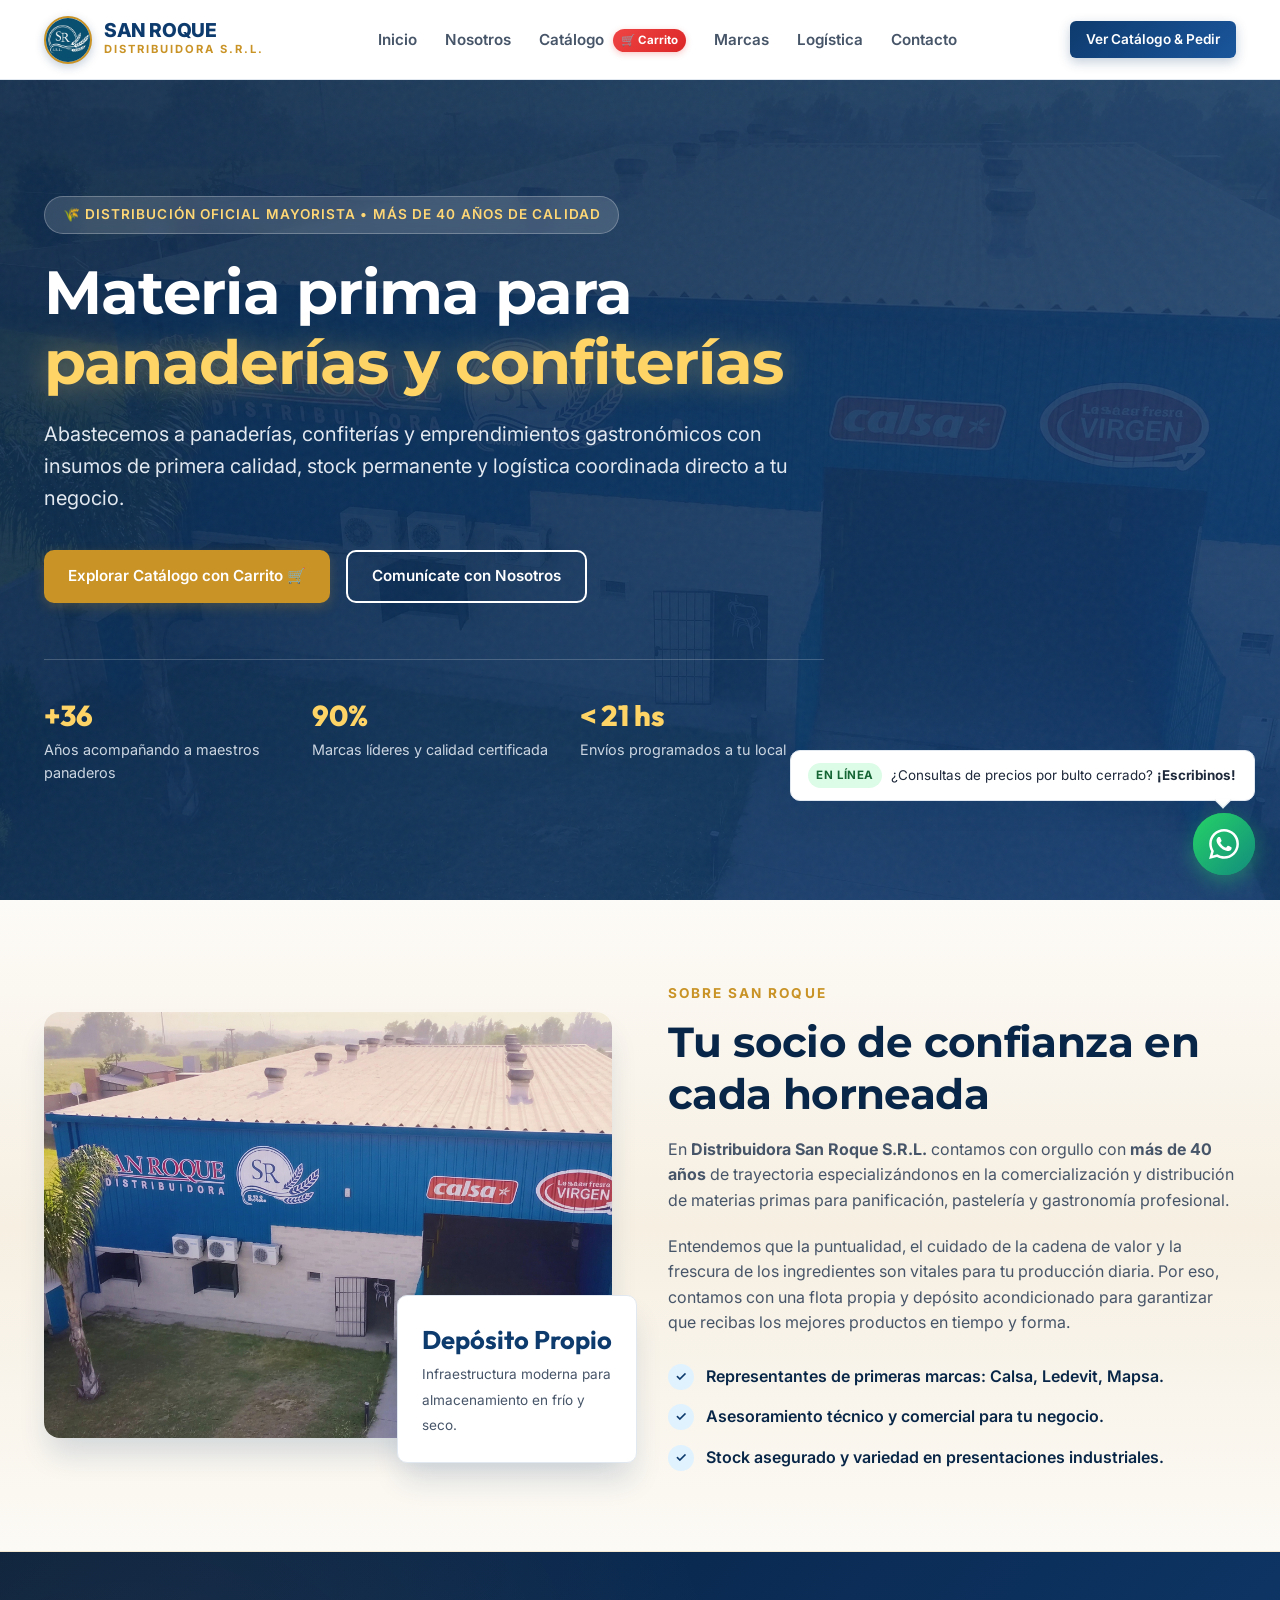
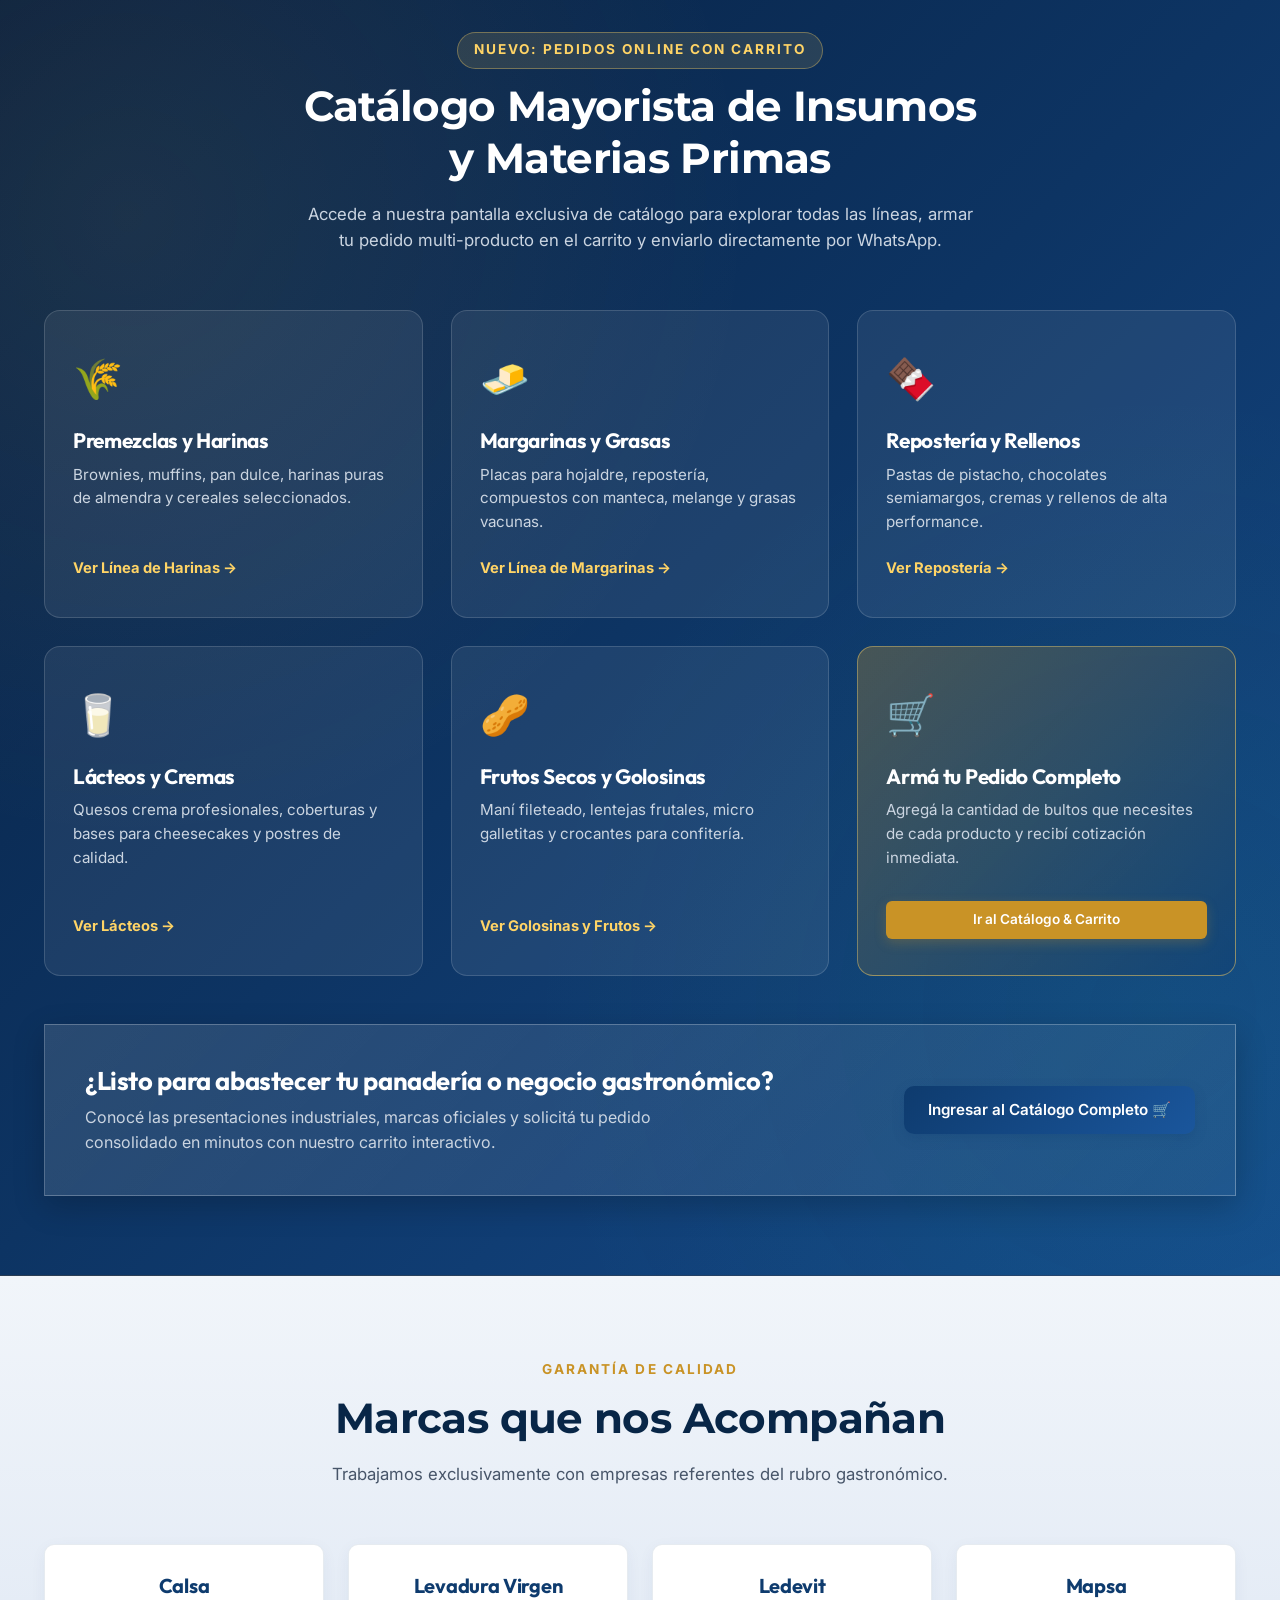
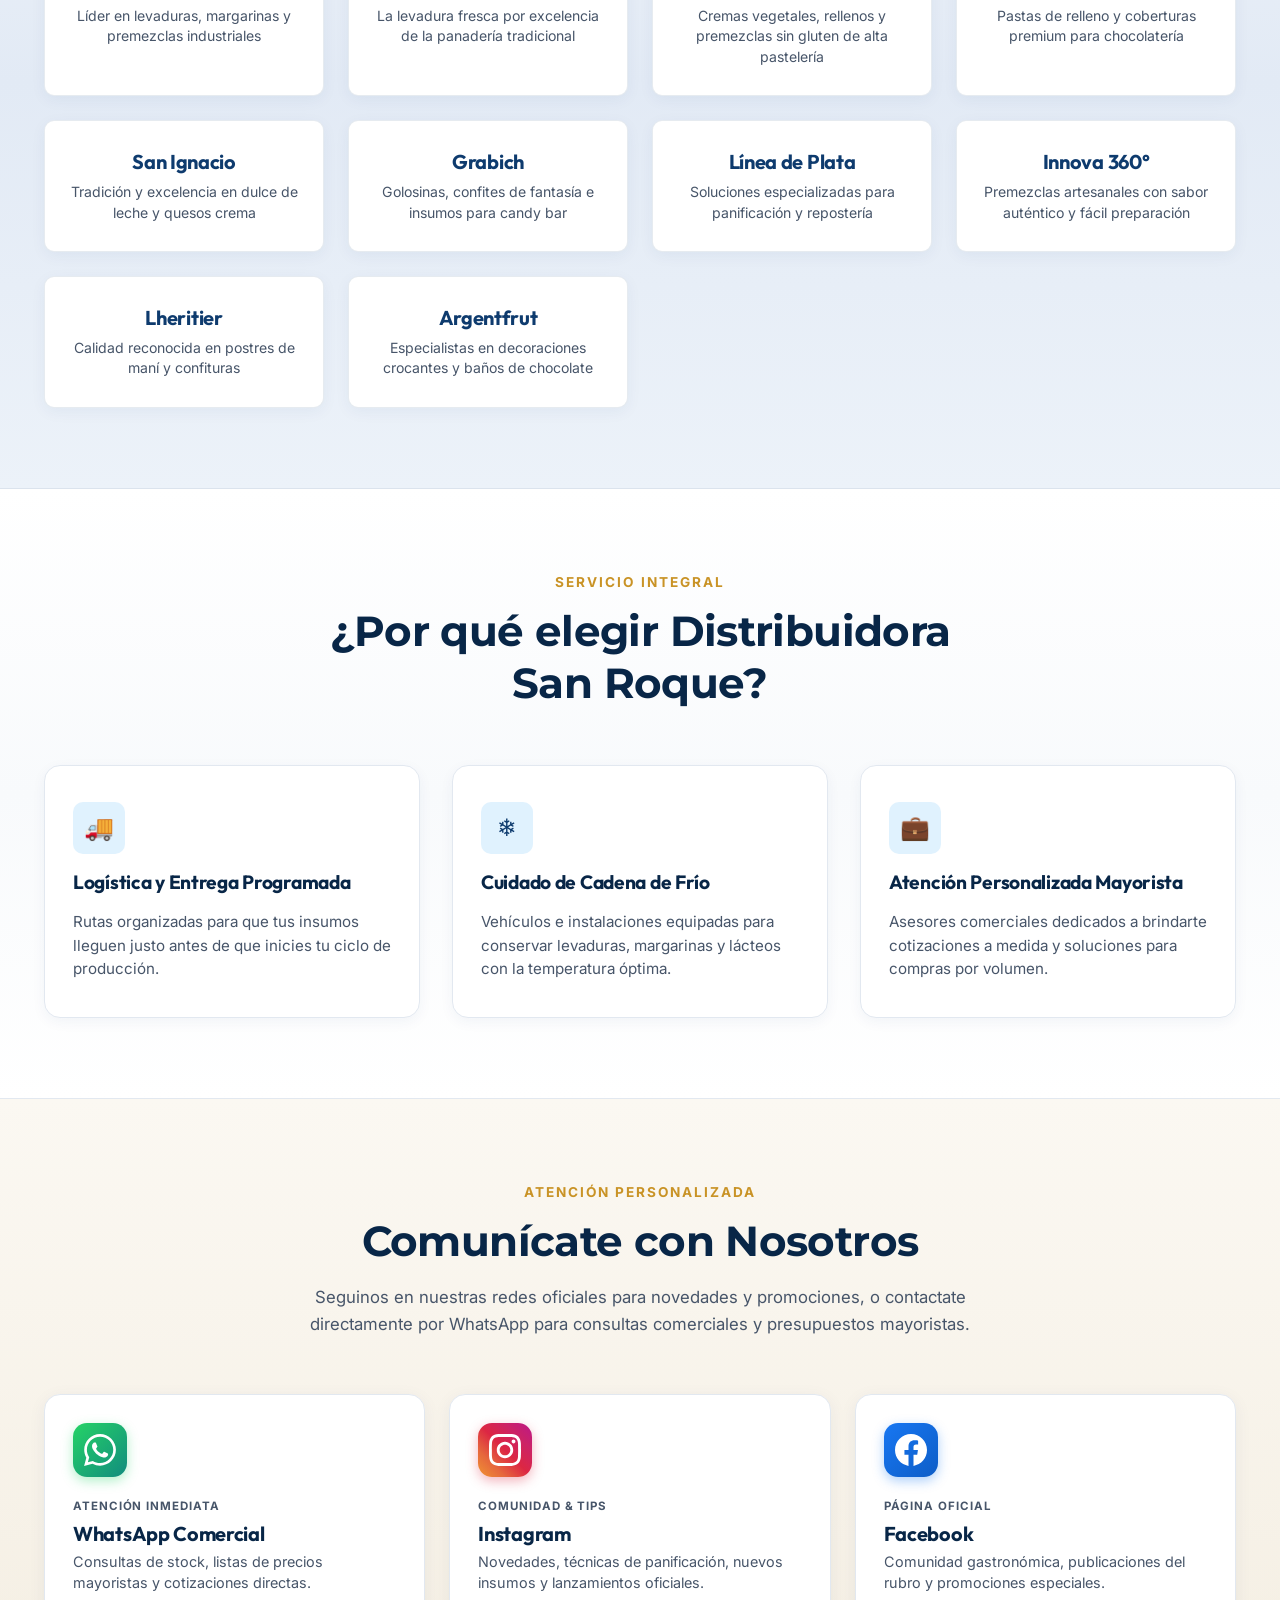
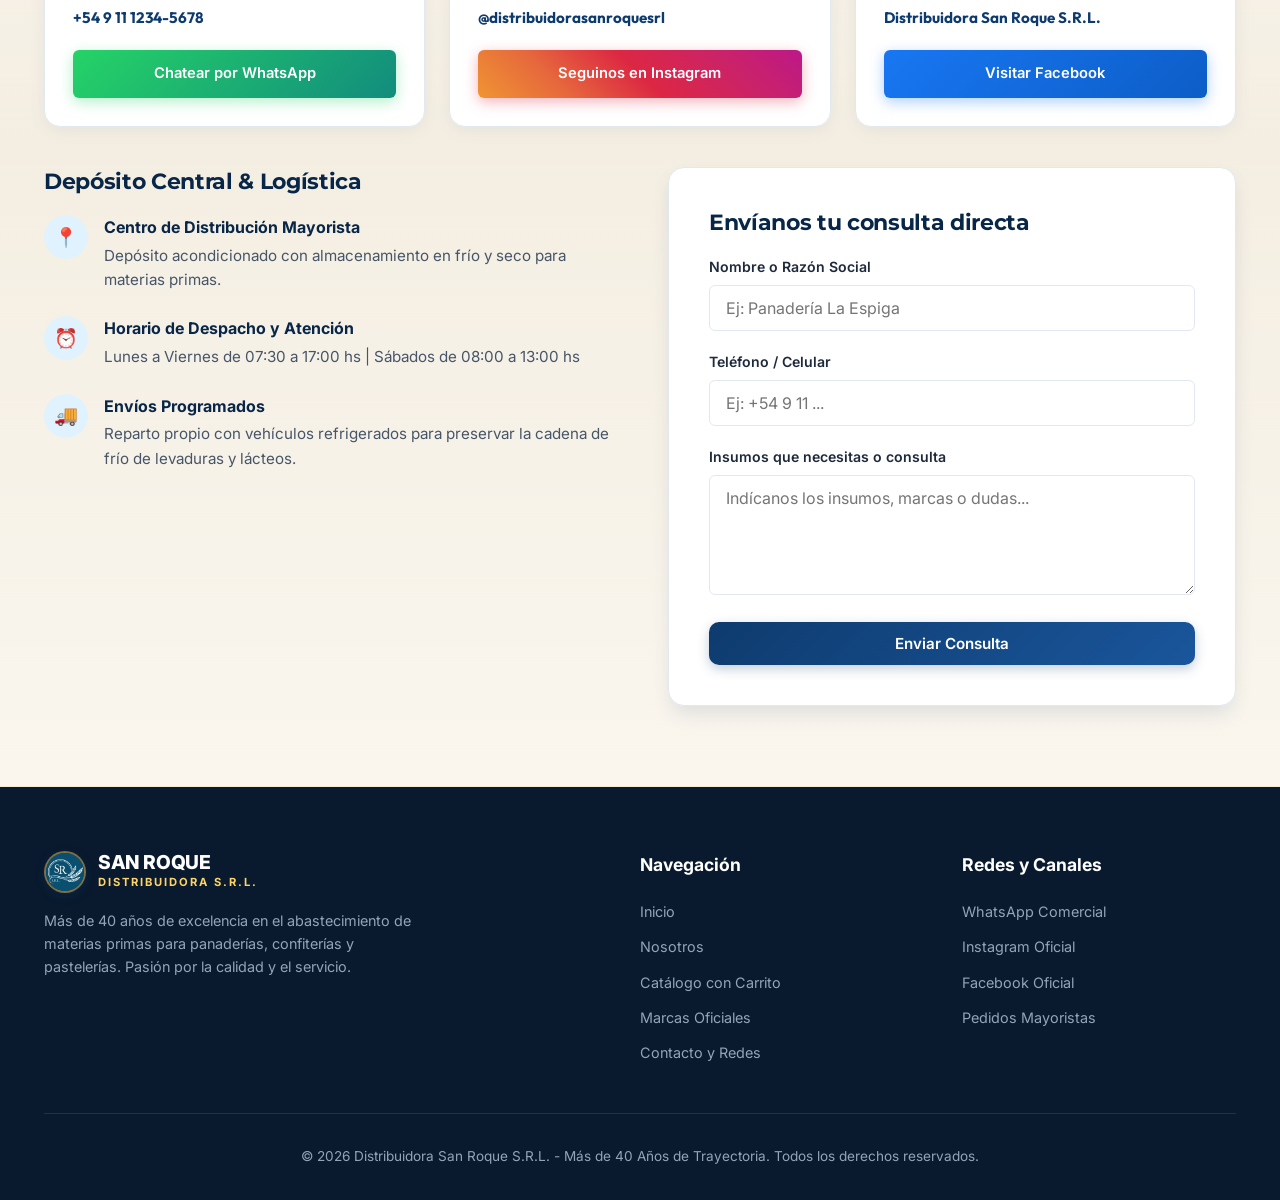
==== commit 1fc4676a: "update" ====
--- a/index.html
+++ b/index.html
@@ -3,7 +3,7 @@
 <head>
   <meta charset="UTF-8">
   <meta name="viewport" content="width=device-width, initial-scale=1.0">
-  <title>Distribuidora San Roque S.R.L. | Insumos para Panadería, Pastelería y Gastronomía</title>
+  <title>Distribuidora San Roque S.R.L. | Materia Prima para Panaderías y Confiterías</title>
   <meta name="description" content="Distribución mayorista de materias primas para panaderías, confiterías y repostería. Distribuidores oficiales de Calsa, Ledevit, Mapsa y marcas líderes en el país.">
   
   <!-- Google Fonts: Montserrat + Outfit (títulos) + Inter (cuerpo) [Stitch Design System] -->
@@ -31,8 +31,7 @@
         <ul class="nav-menu" id="nav-menu">
           <li><a href="#inicio" class="nav-link">Inicio</a></li>
           <li><a href="#nosotros" class="nav-link">Nosotros</a></li>
-          <li><a href="#recetas" class="nav-link">Preparaciones en Acción</a></li>
-          <li><a href="#catalogo" class="nav-link">Catálogo</a></li>
+          <li><a href="catalogo.html" class="nav-link nav-link-catalogo">Catálogo <span class="nav-pill-badge">🛒 Carrito</span></a></li>
           <li><a href="#marcas" class="nav-link">Marcas</a></li>
           <li><a href="#servicios" class="nav-link">Logística</a></li>
           <li><a href="#contacto" class="nav-link">Contacto</a></li>
@@ -40,7 +39,7 @@
       </nav>
 
       <div class="header-cta">
-        <a href="#catalogo" class="btn btn-primary btn-sm">Ver Productos</a>
+        <a href="catalogo.html" class="btn btn-primary btn-sm">Ver Catálogo & Pedir</a>
         <button class="mobile-menu-toggle" id="mobile-toggle" aria-label="Abrir menú de navegación">
           ☰
         </button>
@@ -56,24 +55,21 @@
       <div class="container">
         <div class="hero-content">
           <div class="hero-pill">
-            <span>🌾 Distribución Oficial Mayorista</span>
+            <span>🌾 Distribución Oficial Mayorista • Más de 40 Años de Calidad</span>
           </div>
           <h1 class="hero-title">
-            Materias primas y soluciones para <span>panaderías y repostería</span>
+            Materia prima para <span>panaderías y confiterías</span>
           </h1>
           <p class="hero-desc">
             Abastecemos a panaderías, confiterías y emprendimientos gastronómicos con insumos de primera calidad, stock permanente y logística coordinada directo a tu negocio.
           </p>
           <div class="hero-buttons">
-            <a href="#catalogo" class="btn btn-secondary">Explorar Catálogo</a>
-            <a href="#recetas" class="btn btn-outline" style="border-color: #ffd466; color: #ffd466;">
-              ▶ Ver Preparaciones
-            </a>
-            <a href="#contacto" class="btn btn-outline" style="border-color: #fff; color: #fff;">Contactar Asesor</a>
+            <a href="catalogo.html" class="btn btn-secondary">Explorar Catálogo con Carrito 🛒</a>
+            <a href="#contacto" class="btn btn-outline" style="border-color: #fff; color: #fff;">Comunícate con Nosotros</a>
           </div>
           <div class="hero-features">
             <div class="hero-feature-item">
-              <span class="hero-feature-num" data-target="20" data-prefix="+" data-suffix="">+20</span>
+              <span class="hero-feature-num" data-target="40" data-prefix="+" data-suffix="">+40</span>
               <span class="hero-feature-text">Años acompañando a maestros panaderos</span>
             </div>
             <div class="hero-feature-item">
@@ -104,7 +100,7 @@
             <span class="section-pill">Sobre San Roque</span>
             <h2 class="section-title">Tu socio de confianza en cada horneada</h2>
             <p>
-              En <strong>Distribuidora San Roque S.R.L.</strong> nos especializamos en la comercialización y distribución de materias primas para panificación, pastelería y gastronomía profesional.
+              En <strong>Distribuidora San Roque S.R.L.</strong> contamos con orgullo con <strong>más de 40 años</strong> de trayectoria especializándonos en la comercialización y distribución de materias primas para panificación, pastelería y gastronomía profesional.
             </p>
             <p>
               Entendemos que la puntualidad, el cuidado de la cadena de valor y la frescura de los ingredientes son vitales para tu producción diaria. Por eso, contamos con una flota propia y depósito acondicionado para garantizar que recibas los mejores productos en tiempo y forma.
@@ -119,144 +115,73 @@
       </div>
     </section>
 
-    <!-- Sección de Demostraciones en Video & Preparaciones en Acción -->
-    <section id="recetas" class="recipes-section">
+    <!-- Sección Vista Previa Catálogo & Pedidos Online -->
+    <section id="catalogo-preview" class="catalog-preview-section">
       <div class="container">
         <div class="section-header animate-on-scroll animate-fade-up">
-          <span class="section-pill">Maestría en Acción</span>
-          <h2 class="section-title">Preparaciones & Recetas Profesionales</h2>
+          <span class="section-pill">Nuevo: Pedidos Online con Carrito</span>
+          <h2 class="section-title">Catálogo Mayorista de Insumos y Materias Primas</h2>
           <p class="section-subtitle">
-            Mirá cómo rinden nuestras materias primas líderes en el obrador. Técnicas de laminado, hojaldre y pastelería fina elaboradas con insumos oficiales de Calsa.
+            Accede a nuestra pantalla exclusiva de catálogo para explorar todas las líneas, armar tu pedido multi-producto en el carrito y enviarlo directamente por WhatsApp.
           </p>
         </div>
 
-        <div class="recipes-grid">
-          <!-- Video 1: Croissants Bicolor -->
-          <article class="recipe-card animate-on-scroll animate-slide-up">
-            <div class="recipe-video-wrapper">
-              <video class="recipe-video" preload="metadata" playsinline controls loop muted>
-                <source src="imagenes de pagina/receta-croissants-bicolor-calsa.mp4" type="video/mp4">
-                Tu navegador no soporta video HTML5.
-              </video>
-              <div class="recipe-badge-tech">Laminado Bicolor</div>
-            </div>
-            <div class="recipe-card-body">
-              <span class="recipe-category">Técnica de Viennoiserie</span>
-              <h3 class="recipe-title">Croissants Bicolor Artesanales</h3>
-              <p class="recipe-desc">
-                Paso a paso del armado y hojaldrado con masa al cacao. Demuestra la excelente elasticidad y crocancia que brinda la margarina para hojaldre Calsa.
-              </p>
-              <div class="recipe-ingredients">
-                <span class="ingredients-label">Insumos utilizados:</span>
-                <div class="ingredient-chips">
-                  <span class="ingredient-chip">Margarina MTK Hojaldre Calsa</span>
-                  <span class="ingredient-chip">Premezcla Panadería Calsa</span>
-                  <span class="ingredient-chip">Cacao Puro</span>
-                </div>
-              </div>
-              <div class="recipe-actions">
-                <a href="#catalogo" class="btn btn-primary btn-sm" onclick="window.filterCatalogByKeyword('margarina')">
-                  Ver Insumos en Catálogo
-                </a>
-              </div>
-            </div>
-          </article>
-
-          <!-- Video 2: Pain au Chocolat -->
-          <article class="recipe-card animate-on-scroll animate-slide-up">
-            <div class="recipe-video-wrapper">
-              <video class="recipe-video" preload="metadata" playsinline controls loop muted>
-                <source src="imagenes de pagina/receta-pain-au-chocolat-calsa.mp4" type="video/mp4">
-                Tu navegador no soporta video HTML5.
-              </video>
-              <div class="recipe-badge-tech">Hojaldre Francés</div>
-            </div>
-            <div class="recipe-card-body">
-              <span class="recipe-category">Pastelería Europea</span>
-              <h3 class="recipe-title">Pain au Chocolat Tradicional</h3>
-              <p class="recipe-desc">
-                Capa hojaldrada crujiente con interior alveolado y relleno con bastones de chocolate de alto rendimiento que no se queman durante la cocción.
-              </p>
-              <div class="recipe-ingredients">
-                <span class="ingredients-label">Insumos utilizados:</span>
-                <div class="ingredient-chips">
-                  <span class="ingredient-chip">Margarina Milhojas Calsa</span>
-                  <span class="ingredient-chip">Chips Semiamargo Línea de Plata</span>
-                  <span class="ingredient-chip">Harina 0000 Especial</span>
-                </div>
-              </div>
-              <div class="recipe-actions">
-                <a href="#catalogo" class="btn btn-primary btn-sm" onclick="window.filterCatalogByKeyword('chocolate')">
-                  Ver Insumos en Catálogo
-                </a>
-              </div>
-            </div>
-          </article>
-
-          <!-- Video 3: Palmeritas -->
-          <article class="recipe-card animate-on-scroll animate-slide-up">
-            <div class="recipe-video-wrapper">
-              <video class="recipe-video" preload="metadata" playsinline controls loop muted>
-                <source src="imagenes de pagina/receta-palmeritas-calsa.mp4" type="video/mp4">
-                Tu navegador no soporta video HTML5.
-              </video>
-              <div class="recipe-badge-tech">Caramelizado Perfecto</div>
-            </div>
-            <div class="recipe-card-body">
-              <span class="recipe-category">Clásicos de Panadería</span>
-              <h3 class="recipe-title">Palmeritas de Hojaldre Caramelizadas</h3>
-              <p class="recipe-desc">
-                Plegado maestro y caramelizado uniforme a alta temperatura. Logra hojas finas, crocantes y con el brillo dorado característico del buen obrador.
-              </p>
-              <div class="recipe-ingredients">
-                <span class="ingredients-label">Insumos utilizados:</span>
-                <div class="ingredient-chips">
-                  <span class="ingredient-chip">Margarina Hojaldre Premium Calsa</span>
-                  <span class="ingredient-chip">Azúcar Especial Repostería</span>
-                  <span class="ingredient-chip">Grasa Vacuna Idealina</span>
-                </div>
-              </div>
-              <div class="recipe-actions">
-                <a href="#catalogo" class="btn btn-primary btn-sm" onclick="window.filterCatalogByKeyword('hojaldre')">
-                  Ver Insumos en Catálogo
-                </a>
-              </div>
-            </div>
-          </article>
-        </div>
-      </div>
-    </section>
-
-    <!-- Catálogo de Productos -->
-    <section id="catalogo" class="catalog-section">
-      <div class="container">
-        <div class="section-header animate-on-scroll animate-fade-up">
-          <span class="section-pill">Nuestros Productos</span>
-          <h2 class="section-title">Catálogo de Insumos y Materias Primas</h2>
-          <p class="section-subtitle">Descubre nuestra amplia variedad de harinas, margarinas, chocolates, premezclas y rellenos de alta performance.</p>
-        </div>
-
-        <div class="catalog-controls animate-on-scroll animate-fade-up">
-          <!-- Buscador -->
-          <div class="search-box">
-            <span class="search-icon">🔍</span>
-            <input type="text" id="product-search" placeholder="Buscar por producto, marca o ingrediente..." aria-label="Buscar producto">
-          </div>
-
-          <!-- Filtros de categoría -->
-          <div class="filter-pills" role="tablist">
-            <button class="filter-btn active" data-category="all">Todos</button>
-            <button class="filter-btn" data-category="premezclas">Premezclas y Harinas</button>
-            <button class="filter-btn" data-category="margarinas">Margarinas y Grasas</button>
-            <button class="filter-btn" data-category="reposteria">Repostería y Rellenos</button>
-            <button class="filter-btn" data-category="lacteos">Lácteos</button>
-            <button class="filter-btn" data-category="golosinas">Golosinas y Frutos Secos</button>
-          </div>
-        </div>
-
-        <!-- Grilla de productos generada dinámicamente -->
-        <div class="products-grid" id="products-grid">
-          <!-- Se inyecta con JavaScript -->
+        <div class="catalog-preview-grid animate-on-scroll animate-stagger">
+          <div class="category-card-preview">
+            <div class="category-card-icon">🌾</div>
+            <h3>Premezclas y Harinas</h3>
+            <p>Brownies, muffins, pan dulce, harinas puras de almendra y cereales seleccionados.</p>
+            <a href="catalogo.html?cat=premezclas" class="category-preview-link">Ver Línea de Harinas →</a>
+          </div>
+
+          <div class="category-card-preview">
+            <div class="category-card-icon">🧈</div>
+            <h3>Margarinas y Grasas</h3>
+            <p>Placas para hojaldre, repostería, compuestos con manteca, melange y grasas vacunas.</p>
+            <a href="catalogo.html?cat=margarinas" class="category-preview-link">Ver Línea de Margarinas →</a>
+          </div>
+
+          <div class="category-card-preview">
+            <div class="category-card-icon">🍫</div>
+            <h3>Repostería y Rellenos</h3>
+            <p>Pastas de pistacho, chocolates semiamargos, cremas y rellenos de alta performance.</p>
+            <a href="catalogo.html?cat=reposteria" class="category-preview-link">Ver Repostería →</a>
+          </div>
+
+          <div class="category-card-preview">
+            <div class="category-card-icon">🥛</div>
+            <h3>Lácteos y Cremas</h3>
+            <p>Quesos crema profesionales, coberturas y bases para cheesecakes y postres de calidad.</p>
+            <a href="catalogo.html?cat=lacteos" class="category-preview-link">Ver Lácteos →</a>
+          </div>
+
+          <div class="category-card-preview">
+            <div class="category-card-icon">🥜</div>
+            <h3>Frutos Secos y Golosinas</h3>
+            <p>Maní fileteado, lentejas frutales, micro galletitas y crocantes para confitería.</p>
+            <a href="catalogo.html?cat=golosinas" class="category-preview-link">Ver Golosinas y Frutos →</a>
+          </div>
+
+          <div class="category-card-preview cta-preview-card">
+            <div class="category-card-icon">🛒</div>
+            <h3>Armá tu Pedido Completo</h3>
+            <p>Agregá la cantidad de bultos que necesites de cada producto y recibí cotización inmediata.</p>
+            <a href="catalogo.html" class="btn btn-secondary btn-sm" style="margin-top: 0.5rem; width: 100%;">
+              Ir al Catálogo & Carrito
+            </a>
+          </div>
+        </div>
+
+        <div class="catalog-preview-cta animate-on-scroll animate-fade-up">
+          <div class="preview-banner-box">
+            <div class="preview-banner-text">
+              <h3>¿Listo para abastecer tu panadería o negocio gastronómico?</h3>
+              <p>Conocé las presentaciones industriales, marcas oficiales y solicitá tu pedido consolidado en minutos con nuestro carrito interactivo.</p>
+            </div>
+            <a href="catalogo.html" class="btn btn-primary btn-lg">
+              <span>Ingresar al Catálogo Completo 🛒</span>
+            </a>
+          </div>
         </div>
       </div>
     </section>
@@ -302,46 +227,101 @@
       </div>
     </section>
 
-    <!-- Contacto y Ubicación -->
+    <!-- Contacto, Redes Sociales y Ubicación -->
     <section id="contacto" class="contact-section">
       <div class="container">
-        <div class="contact-grid">
+        <div class="section-header animate-on-scroll animate-fade-up">
+          <span class="section-pill">Atención Personalizada</span>
+          <h2 class="section-title">Comunícate con Nosotros</h2>
+          <p class="section-subtitle">
+            Seguinos en nuestras redes oficiales para novedades y promociones, o contactate directamente por WhatsApp para consultas comerciales y presupuestos mayoristas.
+          </p>
+        </div>
+
+        <!-- Canales Oficiales / Redes Sociales Destacadas -->
+        <div class="social-channels-grid animate-on-scroll animate-stagger">
+          <!-- WhatsApp Card -->
+          <div class="social-channel-card card-whatsapp">
+            <div class="social-icon-wrapper wa-icon-bg">
+              <svg width="32" height="32" fill="currentColor" viewBox="0 0 24 24"><path d="M.057 24l1.687-6.163c-1.041-1.804-1.588-3.849-1.587-5.946.003-6.556 5.338-11.891 11.893-11.891 3.181.001 6.167 1.24 8.413 3.488 2.245 2.248 3.481 5.236 3.48 8.414-.003 6.557-5.338 11.892-11.893 11.892-1.99-.001-3.951-.5-5.688-1.448l-6.305 1.654zm6.597-3.807c1.676.995 3.276 1.591 5.392 1.592 5.448 0 9.886-4.434 9.889-9.885.002-5.462-4.415-9.89-9.881-9.892-5.452 0-9.887 4.434-9.889 9.884-.001 2.225.651 3.891 1.746 5.634l-.999 3.648 3.742-.981zm11.387-5.464c-.074-.124-.272-.198-.57-.347-.297-.149-1.758-.868-2.031-.967-.272-.099-.47-.149-.669.149-.198.297-.768.967-.941 1.165-.173.198-.347.223-.644.074-.297-.149-1.255-.462-2.39-1.475-.883-.788-1.48-1.761-1.653-2.059-.173-.297-.018-.458.13-.606.134-.133.297-.347.446-.521.151-.172.2-.296.3-.495.099-.198.05-.372-.025-.521-.075-.148-.669-1.611-.916-2.206-.242-.579-.487-.501-.669-.51l-.57-.01c-.198 0-.52.074-.792.372s-1.04 1.016-1.04 2.479 1.065 2.876 1.213 3.074c.149.198 2.095 3.2 5.076 4.487.709.306 1.263.489 1.694.626.712.226 1.36.194 1.872.118.571-.085 1.758-.719 2.006-1.413.248-.695.248-1.29.173-1.414z"/></svg>
+            </div>
+            <div class="social-channel-content">
+              <span class="social-channel-badge">Atención Inmediata</span>
+              <h4>WhatsApp Comercial</h4>
+              <p>Consultas de stock, listas de precios mayoristas y cotizaciones directas.</p>
+              <span class="social-channel-handle">+54 9 11 1234-5678</span>
+            </div>
+            <a href="https://wa.me/5491112345678?text=Hola%20Distribuidora%20San%20Roque%2C%20quisiera%20hacer%20una%20consulta" target="_blank" rel="noopener noreferrer" class="btn btn-channel btn-channel-wa">
+              <span>Chatear por WhatsApp</span>
+            </a>
+          </div>
+
+          <!-- Instagram Card -->
+          <div class="social-channel-card card-instagram">
+            <div class="social-icon-wrapper ig-icon-bg">
+              <svg width="32" height="32" fill="currentColor" viewBox="0 0 24 24"><path d="M12 2.163c3.204 0 3.584.012 4.85.07 3.252.148 4.771 1.691 4.919 4.919.058 1.265.069 1.645.069 4.849 0 3.205-.012 3.584-.069 4.849-.149 3.225-1.664 4.771-4.919 4.919-1.266.058-1.644.07-4.85.07-3.204 0-3.584-.012-4.849-.07-3.26-.149-4.771-1.699-4.919-4.92-.058-1.265-.07-1.644-.07-4.849 0-3.204.013-3.583.07-4.849.149-3.227 1.664-4.771 4.919-4.919 1.266-.057 1.645-.069 4.849-.069zm0-2.163c-3.259 0-3.667.014-4.947.072-4.358.2-6.78 2.618-6.98 6.98-.059 1.281-.073 1.689-.073 4.948 0 3.259.014 3.668.072 4.948.2 4.358 2.618 6.78 6.98 6.98 1.281.058 1.689.072 4.948.072 3.259 0 3.668-.014 4.948-.072 4.354-.2 6.782-2.618 6.979-6.98.059-1.28.073-1.689.073-4.948 0-3.259-.014-3.667-.072-4.947-.196-4.354-2.617-6.78-6.979-6.98-1.281-.059-1.69-.073-4.949-.073zm0 5.838c-3.403 0-6.162 2.759-6.162 6.162s2.759 6.163 6.162 6.163 6.162-2.759 6.162-6.163c0-3.403-2.759-6.162-6.162-6.162zm0 10.162c-2.209 0-4-1.79-4-4 0-2.209 1.791-4 4-4s4 1.791 4 4c0 2.21-1.791 4-4 4zm6.406-11.845c-.796 0-1.441.645-1.441 1.44s.645 1.44 1.441 1.44c.795 0 1.439-.645 1.439-1.44s-.644-1.44-1.439-1.44z"/></svg>
+            </div>
+            <div class="social-channel-content">
+              <span class="social-channel-badge">Comunidad & Tips</span>
+              <h4>Instagram</h4>
+              <p>Novedades, técnicas de panificación, nuevos insumos y lanzamientos oficiales.</p>
+              <span class="social-channel-handle">@distribuidorasanroquesrl</span>
+            </div>
+            <a href="https://www.instagram.com/distribuidorasanroquesrl/" target="_blank" rel="noopener noreferrer" class="btn btn-channel btn-channel-ig">
+              <span>Seguinos en Instagram</span>
+            </a>
+          </div>
+
+          <!-- Facebook Card -->
+          <div class="social-channel-card card-facebook">
+            <div class="social-icon-wrapper fb-icon-bg">
+              <svg width="32" height="32" fill="currentColor" viewBox="0 0 24 24"><path d="M24 12.073c0-6.627-5.373-12-12-12s-12 5.373-12 12c0 5.99 4.388 10.954 10.125 11.854v-8.385H7.078v-3.47h3.047V9.43c0-3.007 1.792-4.669 4.533-4.669 1.312 0 2.686.235 2.686.235v2.953H15.83c-1.491 0-1.956.925-1.956 1.874v2.25h3.328l-.532 3.47h-2.796v8.385C19.612 23.027 24 18.062 24 12.073z"/></svg>
+            </div>
+            <div class="social-channel-content">
+              <span class="social-channel-badge">Página Oficial</span>
+              <h4>Facebook</h4>
+              <p>Comunidad gastronómica, publicaciones del rubro y promociones especiales.</p>
+              <span class="social-channel-handle">Distribuidora San Roque S.R.L.</span>
+            </div>
+            <a href="https://www.facebook.com/DISTSANROQUESRL/?locale=es_LA" target="_blank" rel="noopener noreferrer" class="btn btn-channel btn-channel-fb">
+              <span>Visitar Facebook</span>
+            </a>
+          </div>
+        </div>
+
+        <!-- Información de Depósito y Formulario de Consulta -->
+        <div class="contact-grid" style="margin-top: 2.5rem;">
           <div class="contact-info animate-on-scroll animate-slide-right">
-            <span class="section-pill">Comunícate con Nosotros</span>
-            <h2 class="section-title">Hacé tu pedido o consulta hoy mismo</h2>
-            <p class="section-subtitle">
-              Estamos a tu disposición para ayudarte a abastecer tu negocio de la forma más rápida y conveniente.
-            </p>
-
+            <h3 style="font-size: 1.4rem; margin-bottom: 1.25rem;">Depósito Central & Logística</h3>
             <div class="contact-info-list">
               <div class="contact-item">
                 <div class="contact-icon">📍</div>
                 <div>
-                  <h5>Distribuidora Central</h5>
-                  <p>Centro de distribución y depósito mayorista</p>
-                </div>
-              </div>
-
-              <div class="contact-item">
-                <div class="contact-icon">💬</div>
-                <div>
-                  <h5>Atención por WhatsApp</h5>
-                  <p>Consultas de stock y pedidos rápidos: <strong>+54 9 11 1234-5678</strong></p>
+                  <h5>Centro de Distribución Mayorista</h5>
+                  <p>Depósito acondicionado con almacenamiento en frío y seco para materias primas.</p>
                 </div>
               </div>
 
               <div class="contact-item">
                 <div class="contact-icon">⏰</div>
                 <div>
-                  <h5>Horario Comercial</h5>
+                  <h5>Horario de Despacho y Atención</h5>
                   <p>Lunes a Viernes de 07:30 a 17:00 hs | Sábados de 08:00 a 13:00 hs</p>
                 </div>
               </div>
+
+              <div class="contact-item">
+                <div class="contact-icon">🚚</div>
+                <div>
+                  <h5>Envíos Programados</h5>
+                  <p>Reparto propio con vehículos refrigerados para preservar la cadena de frío de levaduras y lácteos.</p>
+                </div>
+              </div>
             </div>
           </div>
 
           <div class="contact-form-card animate-on-scroll animate-slide-left">
-            <h3 style="margin-bottom: 1.5rem; font-size: 1.4rem;">Envíanos tu consulta</h3>
+            <h3 style="margin-bottom: 1.25rem; font-size: 1.4rem;">Envíanos tu consulta directa</h3>
             <form id="contact-form">
               <div class="form-group">
                 <label class="form-label" for="nombre">Nombre o Razón Social</label>
@@ -349,11 +329,11 @@
               </div>
               <div class="form-group">
                 <label class="form-label" for="telefono">Teléfono / Celular</label>
-                <input type="tel" id="telefono" class="form-control" placeholder="Ej: +54 9 ..." required>
+                <input type="tel" id="telefono" class="form-control" placeholder="Ej: +54 9 11 ..." required>
               </div>
               <div class="form-group">
-                <label class="form-label" for="mensaje">Productos de interés o consulta</label>
-                <textarea id="mensaje" class="form-control" placeholder="Indícanos los insumos que necesitas..." required></textarea>
+                <label class="form-label" for="mensaje">Insumos que necesitas o consulta</label>
+                <textarea id="mensaje" class="form-control" placeholder="Indícanos los insumos, marcas o dudas..." required></textarea>
               </div>
               <button type="submit" class="btn btn-primary" id="btn-submit-contact" style="width: 100%;">
                 <span>Enviar Consulta</span>
@@ -378,7 +358,7 @@
             </div>
           </div>
           <p>
-            Líderes en abastecimiento de materias primas para panaderías, confiterías y afines. Pasión por la calidad y el servicio.
+            Más de 40 años de excelencia en el abastecimiento de materias primas para panaderías, confiterías y pastelerías. Pasión por la calidad y el servicio.
           </p>
         </div>
         <div class="footer-col">
@@ -386,62 +366,26 @@
           <ul class="footer-links">
             <li><a href="#inicio">Inicio</a></li>
             <li><a href="#nosotros">Nosotros</a></li>
-            <li><a href="#catalogo">Catálogo</a></li>
+            <li><a href="catalogo.html">Catálogo con Carrito</a></li>
             <li><a href="#marcas">Marcas Oficiales</a></li>
-            <li><a href="#contacto">Contacto</a></li>
+            <li><a href="#contacto">Contacto y Redes</a></li>
           </ul>
         </div>
         <div class="footer-col">
-          <h5>Categorías</h5>
+          <h5>Redes y Canales</h5>
           <ul class="footer-links">
-            <li><a href="#catalogo">Premezclas y Harinas</a></li>
-            <li><a href="#catalogo">Margarinas y Grasas</a></li>
-            <li><a href="#catalogo">Repostería y Rellenos</a></li>
-            <li><a href="#catalogo">Lácteos y Cremas</a></li>
-            <li><a href="#catalogo">Golosinas y Frutos Secos</a></li>
+            <li><a href="https://wa.me/5491112345678" target="_blank" rel="noopener noreferrer">WhatsApp Comercial</a></li>
+            <li><a href="https://www.instagram.com/distribuidorasanroquesrl/" target="_blank" rel="noopener noreferrer">Instagram Oficial</a></li>
+            <li><a href="https://www.facebook.com/DISTSANROQUESRL/?locale=es_LA" target="_blank" rel="noopener noreferrer">Facebook Oficial</a></li>
+            <li><a href="catalogo.html">Pedidos Mayoristas</a></li>
           </ul>
         </div>
       </div>
       <div class="footer-bottom">
-        <p>&copy; 2026 Distribuidora San Roque S.R.L. - Todos los derechos reservados.</p>
+        <p>&copy; 2026 Distribuidora San Roque S.R.L. - Más de 40 Años de Trayectoria. Todos los derechos reservados.</p>
       </div>
     </div>
   </footer>
-
-  <!-- Modal Detalle de Producto -->
-  <div class="modal-overlay" id="product-modal" aria-hidden="true">
-    <div class="modal-content" role="dialog" aria-modal="true">
-      <button class="modal-close-btn" id="modal-close-btn" aria-label="Cerrar modal">&times;</button>
-      <div class="modal-grid">
-        <div class="modal-image-wrapper">
-          <img id="modal-image" src="" alt="Producto">
-        </div>
-        <div class="modal-details">
-          <span class="modal-brand" id="modal-brand">Marca</span>
-          <h3 class="modal-title" id="modal-title">Título del Producto</h3>
-          
-          <div class="modal-meta-box">
-            <div class="modal-meta-row">
-              <strong>Categoría:</strong>
-              <span id="modal-category">-</span>
-            </div>
-            <div class="modal-meta-row" style="margin-top: 0.35rem;">
-              <strong>Presentación:</strong>
-              <span id="modal-presentation">-</span>
-            </div>
-          </div>
-
-          <p class="modal-desc" id="modal-description"></p>
-
-          <div style="margin-top: auto;">
-            <a href="#" id="modal-whatsapp-btn" target="_blank" rel="noopener noreferrer" class="btn btn-whatsapp" style="width: 100%;">
-              Consultar por este producto en WhatsApp
-            </a>
-          </div>
-        </div>
-      </div>
-    </div>
-  </div>
 
   <!-- Botón Flotante de WhatsApp con Tooltip y Pulso -->
   <div class="floating-whatsapp-wrapper" id="whatsapp-wrapper">
@@ -456,18 +400,18 @@
     </a>
   </div>
 
-  <!-- Mobile Bottom Navigation Bar (Stitch Artisanal Supply Framework) -->
+  <!-- Mobile Bottom Navigation Bar -->
   <nav class="mobile-bottom-nav" id="mobile-bottom-nav" aria-label="Navegación Móvil">
     <a href="#inicio" class="mobile-nav-item active" id="mob-nav-inicio">
       <span class="mobile-nav-icon">🏠</span>
       <span class="mobile-nav-label">Inicio</span>
     </a>
-    <a href="#recetas" class="mobile-nav-item" id="mob-nav-recetas">
-      <span class="mobile-nav-icon">🎬</span>
-      <span class="mobile-nav-label">Recetas</span>
-    </a>
-    <a href="#catalogo" class="mobile-nav-item" id="mob-nav-catalogo">
-      <span class="mobile-nav-icon">📦</span>
+    <a href="#nosotros" class="mobile-nav-item" id="mob-nav-nosotros">
+      <span class="mobile-nav-icon">ℹ️</span>
+      <span class="mobile-nav-label">Nosotros</span>
+    </a>
+    <a href="catalogo.html" class="mobile-nav-item" id="mob-nav-catalogo">
+      <span class="mobile-nav-icon">🛒</span>
       <span class="mobile-nav-label">Catálogo</span>
     </a>
     <a href="#contacto" class="mobile-nav-item" id="mob-nav-contacto">
@@ -485,6 +429,7 @@
 
   <!-- Scripts -->
   <script src="js/products-data.js"></script>
+  <script src="js/cart.js"></script>
   <script src="js/main.js"></script>
 </body>
 </html>
--- a/css/style.css
+++ b/css/style.css
@@ -478,8 +478,14 @@
 }
 
 /* ==========================================================================
-   Sección Nosotros
+   Sección Nosotros (Con Degradado Cálido Artesanal)
    ========================================================================== */
+.about-section {
+  background: linear-gradient(180deg, #fdfbf7 0%, #f6efe2 50%, #fcfaf5 100%);
+  position: relative;
+  border-bottom: 1px solid rgba(201, 147, 38, 0.18);
+}
+
 .about-grid {
   display: grid;
   grid-template-columns: 1fr 1fr;
@@ -563,158 +569,126 @@
 }
 
 /* ==========================================================================
-   Sección de Preparaciones y Recetas en Video (Stitch Artisanal Showcase)
+   Sección Vista Previa Catálogo en Inicio (Degradado Azul Profundo & Glassmorphism)
    ========================================================================== */
-.recipes-section {
-  background-color: #fdfbf7;
+.catalog-preview-section {
+  background: radial-gradient(circle at 10% 20%, rgba(255, 212, 102, 0.08) 0%, transparent 40%),
+              radial-gradient(circle at 90% 80%, rgba(37, 211, 102, 0.06) 0%, transparent 40%),
+              linear-gradient(135deg, #071e3d 0%, #0d3463 50%, #154c8e 100%);
+  color: #ffffff;
   position: relative;
   overflow: hidden;
-  border-bottom: 1px solid var(--border-color);
-}
-
-.recipes-grid {
+  border-bottom: 1px solid rgba(255, 255, 255, 0.1);
+}
+
+.catalog-preview-section .section-title {
+  color: #ffffff;
+}
+
+.catalog-preview-section .section-subtitle {
+  color: #cbd5e1;
+}
+
+.catalog-preview-section .section-pill {
+  color: #ffd466;
+  background: rgba(255, 212, 102, 0.12);
+  border: 1px solid rgba(255, 212, 102, 0.35);
+  padding: 0.4rem 1rem;
+  border-radius: var(--radius-full);
+}
+
+.catalog-preview-grid {
   display: grid;
-  grid-template-columns: repeat(auto-fit, minmax(290px, 1fr));
-  gap: 2.25rem;
-  margin: 2.5rem auto 0;
-  max-width: 1100px;
-  justify-content: center;
-}
-
-.recipe-card {
-  background: var(--bg-surface);
+  grid-template-columns: repeat(auto-fit, minmax(280px, 1fr));
+  gap: 1.75rem;
+  margin-bottom: 3rem;
+}
+
+.category-card-preview {
+  background: rgba(255, 255, 255, 0.07);
+  backdrop-filter: blur(12px);
+  -webkit-backdrop-filter: blur(12px);
+  border: 1px solid rgba(255, 255, 255, 0.15);
   border-radius: var(--radius-lg);
-  border: 1px solid #e8e8ed;
-  box-shadow: 0 10px 30px -5px rgba(14, 59, 110, 0.06), 0 4px 10px -3px rgba(14, 59, 110, 0.04);
-  overflow: hidden;
+  padding: 2.25rem 1.75rem;
   display: flex;
   flex-direction: column;
-  transition: transform 0.65s cubic-bezier(0.16, 1, 0.3, 1), box-shadow 0.65s cubic-bezier(0.16, 1, 0.3, 1), border-color 0.65s ease;
-}
-
-.recipe-card:hover {
+  transition: transform 0.4s cubic-bezier(0.16, 1, 0.3, 1), background 0.4s ease, border-color 0.4s ease, box-shadow 0.4s ease;
+}
+
+.category-card-preview:hover {
   transform: translateY(-8px);
-  box-shadow: 0 20px 35px -5px rgba(14, 59, 110, 0.14), 0 8px 16px -3px rgba(14, 59, 110, 0.08);
-  border-color: rgba(201, 147, 38, 0.5);
-}
-
-.recipe-video-wrapper {
-  position: relative;
-  width: 100%;
-  aspect-ratio: 9 / 16;
-  max-height: 560px;
-  background-color: #001226;
-  overflow: hidden;
-  border-top-left-radius: var(--radius-lg);
-  border-top-right-radius: var(--radius-lg);
-}
-
-.recipe-video {
-  width: 100%;
-  height: 100%;
-  object-fit: cover;
-  display: block;
-  background: #000;
-  border: none;
-  cursor: pointer;
-}
-
-.recipe-badge-tech {
-  position: absolute;
-  top: 1rem;
-  left: 1rem;
-  background: rgba(14, 59, 110, 0.92);
-  backdrop-filter: blur(8px);
-  -webkit-backdrop-filter: blur(8px);
+  background: rgba(255, 255, 255, 0.14);
+  border-color: rgba(255, 212, 102, 0.5);
+  box-shadow: 0 15px 30px rgba(0, 0, 0, 0.25);
+}
+
+.category-card-icon {
+  font-size: 2.5rem;
+  margin-bottom: 1rem;
+}
+
+.category-card-preview h3 {
+  font-size: 1.3rem;
+  color: #ffffff;
+  margin-bottom: 0.6rem;
+  font-family: 'Outfit', sans-serif;
+}
+
+.category-card-preview p {
+  font-size: 0.95rem;
+  color: #cbd5e1;
+  line-height: 1.55;
+  margin-bottom: 1.5rem;
+}
+
+.category-preview-link {
+  margin-top: auto;
+  font-weight: 700;
+  font-size: 0.92rem;
   color: #ffd466;
-  font-size: 0.75rem;
-  font-weight: 700;
-  padding: 0.35rem 0.85rem;
-  border-radius: var(--radius-full);
+  text-decoration: none;
+  display: inline-flex;
+  align-items: center;
+  gap: 0.4rem;
+  transition: transform 0.2s ease, color 0.2s ease;
+}
+
+.category-card-preview:hover .category-preview-link {
+  color: #ffffff;
+  transform: translateX(6px);
+}
+
+.cta-preview-card {
+  background: linear-gradient(135deg, rgba(201, 147, 38, 0.3) 0%, rgba(14, 59, 110, 0.4) 100%);
   border: 1px solid rgba(255, 212, 102, 0.45);
-  letter-spacing: 0.04em;
-  z-index: 2;
-  box-shadow: 0 4px 10px rgba(0, 0, 0, 0.35);
-  pointer-events: none;
-}
-
-.recipe-card-body {
-  padding: 1.75rem;
-  display: flex;
-  flex-direction: column;
-  flex-grow: 1;
-}
-
-.recipe-category {
-  font-size: 0.78rem;
-  font-weight: 700;
-  text-transform: uppercase;
-  letter-spacing: 0.08em;
-  color: var(--color-secondary);
+}
+
+.preview-banner-box {
+  background: linear-gradient(135deg, rgba(255, 255, 255, 0.12) 0%, rgba(255, 255, 255, 0.05) 100%);
+  border: 1px solid rgba(255, 255, 255, 0.25);
+  border-radius: var(--radius-xl);
+  padding: 2.5rem;
+  display: flex;
+  align-items: center;
+  justify-content: space-between;
+  gap: 2rem;
+  flex-wrap: wrap;
+  box-shadow: 0 10px 30px rgba(0, 0, 0, 0.2);
+}
+
+.preview-banner-text h3 {
+  font-size: 1.6rem;
+  color: #ffffff;
   margin-bottom: 0.5rem;
-}
-
-.recipe-title {
-  font-size: 1.25rem;
-  font-weight: 700;
-  color: var(--color-primary-dark);
-  margin-bottom: 0.75rem;
-  line-height: 1.3;
-}
-
-.recipe-desc {
-  font-size: 0.92rem;
-  color: var(--text-secondary);
+  font-family: 'Outfit', sans-serif;
+}
+
+.preview-banner-text p {
+  color: #cbd5e1;
+  font-size: 1rem;
+  max-width: 620px;
   line-height: 1.55;
-  margin-bottom: 1.25rem;
-}
-
-.recipe-ingredients {
-  margin-top: auto;
-  padding-top: 1.25rem;
-  border-top: 1px dashed #e2e8f0;
-}
-
-.ingredients-label {
-  display: block;
-  font-size: 0.78rem;
-  font-weight: 700;
-  color: var(--text-muted);
-  text-transform: uppercase;
-  letter-spacing: 0.05em;
-  margin-bottom: 0.6rem;
-}
-
-.ingredient-chips {
-  display: flex;
-  flex-wrap: wrap;
-  gap: 0.45rem;
-  margin-bottom: 1.25rem;
-}
-
-.ingredient-chip {
-  background: #f1f5f9;
-  color: var(--color-primary-dark);
-  font-size: 0.78rem;
-  font-weight: 600;
-  padding: 0.3rem 0.65rem;
-  border-radius: var(--radius-sm);
-  border: 1px solid #e2e8f0;
-  transition: background 0.4s ease, border-color 0.4s ease;
-}
-
-.recipe-card:hover .ingredient-chip {
-  background: #eef4fc;
-  border-color: #cbdcf7;
-}
-
-.recipe-actions {
-  display: flex;
-  gap: 0.75rem;
-}
-
-.recipe-actions .btn {
-  width: 100%;
 }
 
 /* ==========================================================================
@@ -945,8 +919,14 @@
 }
 
 /* ==========================================================================
-   Marcas
+   Marcas (Con Degradado Platino / Slate Suave)
    ========================================================================== */
+.brands-section {
+  background: linear-gradient(180deg, #f1f5fa 0%, #e2eaf5 50%, #ecf2f9 100%);
+  position: relative;
+  border-bottom: 1px solid #dbe3ed;
+}
+
 .brands-grid {
   display: grid;
   grid-template-columns: repeat(auto-fit, minmax(220px, 1fr));
@@ -954,37 +934,40 @@
 }
 
 .brand-card {
-  background: var(--bg-surface);
-  border: 1px solid var(--border-color);
-  padding: 1.5rem;
+  background: #ffffff;
+  border: 1px solid rgba(14, 59, 110, 0.1);
+  padding: 1.75rem 1.5rem;
   border-radius: var(--radius-md);
   text-align: center;
-  box-shadow: var(--shadow-sm);
+  box-shadow: 0 4px 15px rgba(14, 59, 110, 0.05);
   transition: all var(--transition-fast);
 }
 
 .brand-card:hover {
   border-color: var(--color-primary-light);
-  transform: translateY(-4px);
-  box-shadow: var(--shadow-md);
+  transform: translateY(-5px);
+  box-shadow: 0 12px 25px rgba(14, 59, 110, 0.12);
 }
 
 .brand-card h4 {
   font-size: 1.25rem;
   color: var(--color-primary);
   margin-bottom: 0.5rem;
+  font-family: 'Outfit', sans-serif;
 }
 
 .brand-card p {
-  font-size: 0.85rem;
+  font-size: 0.88rem;
   color: var(--text-secondary);
+  line-height: 1.45;
 }
 
 /* ==========================================================================
-   Ventajas / Logística
+   Ventajas / Logística (Degradado Blanco a Hielo Luminoso)
    ========================================================================== */
 .features-section {
-  background-color: var(--bg-surface-alt);
+  background: linear-gradient(180deg, #ffffff 0%, #f8fafc 50%, #ffffff 100%);
+  border-bottom: 1px solid #e2e8f0;
 }
 
 .features-grid {
@@ -994,19 +977,20 @@
 }
 
 .feature-box {
-  background: var(--bg-surface);
+  background: #ffffff;
   padding: 2.25rem 1.75rem;
   border-radius: var(--radius-lg);
   border: 1px solid var(--border-color);
-  box-shadow: var(--shadow-sm);
+  box-shadow: 0 4px 14px rgba(14, 59, 110, 0.05);
   display: flex;
   flex-direction: column;
   gap: 1rem;
-  transition: transform var(--transition-fast);
+  transition: transform var(--transition-fast), box-shadow var(--transition-fast);
 }
 
 .feature-box:hover {
-  transform: translateY(-4px);
+  transform: translateY(-5px);
+  box-shadow: 0 12px 28px rgba(14, 59, 110, 0.1);
 }
 
 .feature-icon-wrapper {
@@ -1023,16 +1007,158 @@
 
 .feature-box h4 {
   font-size: 1.2rem;
+  font-family: 'Outfit', sans-serif;
 }
 
 .feature-box p {
   color: var(--text-secondary);
   font-size: 0.95rem;
+  line-height: 1.55;
 }
 
 /* ==========================================================================
-   Contacto y Ubicación
+   Contacto, Redes Sociales y Ubicación (Degradado Crema & Tarjetas Oficiales)
    ========================================================================== */
+.contact-section {
+  background: linear-gradient(180deg, #fbf8f2 0%, #f4eee2 50%, #faf6ee 100%);
+  position: relative;
+  border-bottom: 1px solid rgba(201, 147, 38, 0.15);
+}
+
+/* Grilla de Canales Oficiales */
+.social-channels-grid {
+  display: grid;
+  grid-template-columns: repeat(auto-fit, minmax(280px, 1fr));
+  gap: 1.5rem;
+  margin-bottom: 2rem;
+}
+
+.social-channel-card {
+  background: #ffffff;
+  border-radius: var(--radius-lg);
+  padding: 1.75rem;
+  display: flex;
+  flex-direction: column;
+  border: 1px solid var(--border-color);
+  box-shadow: 0 4px 18px rgba(14, 59, 110, 0.06);
+  transition: transform var(--transition-fast), box-shadow var(--transition-fast), border-color var(--transition-fast);
+  position: relative;
+  overflow: hidden;
+}
+
+.social-channel-card:hover {
+  transform: translateY(-6px);
+  box-shadow: 0 14px 30px rgba(14, 59, 110, 0.14);
+}
+
+.social-channel-card.card-whatsapp:hover {
+  border-color: #25d366;
+}
+
+.social-channel-card.card-instagram:hover {
+  border-color: #e1306c;
+}
+
+.social-channel-card.card-facebook:hover {
+  border-color: #1877f2;
+}
+
+.social-icon-wrapper {
+  width: 54px;
+  height: 54px;
+  border-radius: 14px;
+  display: flex;
+  align-items: center;
+  justify-content: center;
+  margin-bottom: 1.25rem;
+  color: #ffffff;
+}
+
+.wa-icon-bg {
+  background: linear-gradient(135deg, #25d366, #128c7e);
+  box-shadow: 0 4px 12px rgba(37, 211, 102, 0.35);
+}
+
+.ig-icon-bg {
+  background: linear-gradient(45deg, #f09433 0%, #e6683c 25%, #dc2743 50%, #cc2366 75%, #bc1888 100%);
+  box-shadow: 0 4px 12px rgba(220, 39, 67, 0.35);
+}
+
+.fb-icon-bg {
+  background: linear-gradient(135deg, #1877f2, #0d5dc7);
+  box-shadow: 0 4px 12px rgba(24, 119, 242, 0.35);
+}
+
+.social-channel-badge {
+  font-size: 0.72rem;
+  text-transform: uppercase;
+  letter-spacing: 0.08em;
+  font-weight: 700;
+  color: var(--text-secondary);
+  margin-bottom: 0.35rem;
+  display: block;
+}
+
+.social-channel-card h4 {
+  font-size: 1.25rem;
+  color: var(--color-primary-dark);
+  margin-bottom: 0.4rem;
+  font-family: 'Outfit', sans-serif;
+}
+
+.social-channel-card p {
+  font-size: 0.9rem;
+  color: var(--text-secondary);
+  line-height: 1.45;
+  margin-bottom: 0.75rem;
+}
+
+.social-channel-handle {
+  font-family: 'Outfit', sans-serif;
+  font-weight: 700;
+  color: var(--color-primary);
+  font-size: 0.95rem;
+  display: block;
+  margin-bottom: 1.25rem;
+}
+
+.btn-channel {
+  margin-top: auto;
+  width: 100%;
+  padding: 0.75rem 1rem;
+  border-radius: var(--radius-sm);
+  font-weight: 600;
+  font-size: 0.92rem;
+  text-align: center;
+  display: inline-flex;
+  align-items: center;
+  justify-content: center;
+  color: #ffffff !important;
+  transition: opacity var(--transition-fast), transform var(--transition-fast);
+  text-decoration: none;
+  cursor: pointer;
+}
+
+.btn-channel:hover {
+  opacity: 0.92;
+  transform: translateY(-2px);
+}
+
+.btn-channel-wa {
+  background: linear-gradient(135deg, #25d366, #128c7e);
+  box-shadow: 0 4px 14px rgba(37, 211, 102, 0.35);
+}
+
+.btn-channel-ig {
+  background: linear-gradient(45deg, #f09433 0%, #e6683c 25%, #dc2743 50%, #cc2366 75%, #bc1888 100%);
+  box-shadow: 0 4px 14px rgba(220, 39, 67, 0.35);
+}
+
+.btn-channel-fb {
+  background: linear-gradient(135deg, #1877f2, #0d5dc7);
+  box-shadow: 0 4px 14px rgba(24, 119, 242, 0.35);
+}
+
 .contact-grid {
   display: grid;
   grid-template-columns: 1fr 1fr;
@@ -1043,7 +1169,7 @@
   display: flex;
   flex-direction: column;
   gap: 1.5rem;
-  margin-top: 2rem;
+  margin-top: 1.25rem;
 }
 
 .contact-item {
@@ -1455,21 +1581,21 @@
    ========================================================================== */
 .animate-on-scroll {
   opacity: 0;
-  transform: translateY(32px);
-  transition: opacity 1.45s cubic-bezier(0.16, 1, 0.3, 1), transform 1.45s cubic-bezier(0.16, 1, 0.3, 1);
+  transform: translateY(28px);
+  transition: opacity 0.75s cubic-bezier(0.16, 1, 0.3, 1), transform 0.75s cubic-bezier(0.16, 1, 0.3, 1);
   will-change: opacity, transform;
 }
 
 .animate-on-scroll.animate-slide-left {
-  transform: translateX(40px);
+  transform: translateX(36px);
 }
 
 .animate-on-scroll.animate-slide-right {
-  transform: translateX(-40px);
+  transform: translateX(-36px);
 }
 
 .animate-on-scroll.animate-scale-up {
-  transform: scale(0.92);
+  transform: scale(0.94);
 }
 
 .animate-on-scroll.revealed {
@@ -1480,42 +1606,42 @@
 /* Staggered animation for grid items */
 .animate-stagger>* {
   opacity: 0;
-  transform: translateY(24px);
-  transition: opacity 1.25s cubic-bezier(0.16, 1, 0.3, 1), transform 1.25s cubic-bezier(0.16, 1, 0.3, 1);
+  transform: translateY(22px);
+  transition: opacity 0.7s cubic-bezier(0.16, 1, 0.3, 1), transform 0.7s cubic-bezier(0.16, 1, 0.3, 1);
 }
 
 .animate-stagger.revealed>*:nth-child(1) {
-  transition-delay: 0.2s;
+  transition-delay: 0.08s;
   opacity: 1;
   transform: translateY(0);
 }
 
 .animate-stagger.revealed>*:nth-child(2) {
-  transition-delay: 0.4s;
+  transition-delay: 0.16s;
   opacity: 1;
   transform: translateY(0);
 }
 
 .animate-stagger.revealed>*:nth-child(3) {
-  transition-delay: 0.6s;
+  transition-delay: 0.24s;
   opacity: 1;
   transform: translateY(0);
 }
 
 .animate-stagger.revealed>*:nth-child(4) {
-  transition-delay: 0.8s;
+  transition-delay: 0.32s;
   opacity: 1;
   transform: translateY(0);
 }
 
 .animate-stagger.revealed>*:nth-child(5) {
-  transition-delay: 1.0s;
+  transition-delay: 0.40s;
   opacity: 1;
   transform: translateY(0);
 }
 
 .animate-stagger.revealed>*:nth-child(6) {
-  transition-delay: 1.2s;
+  transition-delay: 0.48s;
   opacity: 1;
   transform: translateY(0);
 }
@@ -1651,6 +1777,698 @@
   .animate-stagger>* {
     opacity: 1 !important;
     transform: none !important;
+  }
+}
+
+/* ==========================================================================
+   Badge en Menú de Navegación
+   ========================================================================== */
+.nav-pill-badge {
+  display: inline-block;
+  font-size: 0.72rem;
+  background: linear-gradient(135deg, #ef4444, #dc2626);
+  color: #ffffff;
+  padding: 0.15rem 0.5rem;
+  border-radius: var(--radius-full);
+  font-weight: 700;
+  margin-left: 0.3rem;
+  vertical-align: middle;
+  box-shadow: 0 2px 6px rgba(239, 68, 68, 0.3);
+}
+
+/* ==========================================================================
+   Botón de Carrito en Header y Badges
+   ========================================================================== */
+.btn-cart-toggle {
+  display: inline-flex;
+  align-items: center;
+  gap: 0.5rem;
+  background: linear-gradient(135deg, var(--color-primary), #1b5ba4);
+  color: #ffffff;
+  border: 1px solid rgba(255, 255, 255, 0.2);
+  padding: 0.55rem 1.15rem;
+  border-radius: var(--radius-full);
+  font-weight: 700;
+  font-size: 0.92rem;
+  cursor: pointer;
+  box-shadow: 0 4px 14px rgba(14, 59, 110, 0.25);
+  transition: transform var(--transition-fast), box-shadow var(--transition-fast), background var(--transition-fast);
+}
+
+.btn-cart-toggle:hover {
+  transform: translateY(-2px);
+  box-shadow: 0 6px 18px rgba(14, 59, 110, 0.35);
+  background: linear-gradient(135deg, var(--color-primary-light), #1e66b8);
+}
+
+.cart-btn-icon {
+  font-size: 1.15rem;
+  line-height: 1;
+}
+
+.cart-badge {
+  background: #ef4444;
+  color: #ffffff;
+  font-size: 0.75rem;
+  font-weight: 800;
+  padding: 0.15rem 0.55rem;
+  border-radius: var(--radius-full);
+  min-width: 22px;
+  text-align: center;
+  box-shadow: 0 2px 6px rgba(239, 68, 68, 0.4);
+  transition: transform 0.3s ease;
+}
+
+.cart-badge.cart-badge-hidden {
+  display: none !important;
+}
+
+.cart-badge.pulse {
+  transform: scale(1.35);
+}
+
+/* Botón Flotante de Carrito (Móvil / Tablet) */
+.floating-cart-btn {
+  position: fixed;
+  bottom: 84px;
+  left: 18px;
+  width: 54px;
+  height: 54px;
+  border-radius: 50%;
+  background: linear-gradient(135deg, #0e3b6e, #1a569a);
+  color: #ffffff;
+  display: none;
+  align-items: center;
+  justify-content: center;
+  font-size: 1.4rem;
+  box-shadow: 0 6px 20px rgba(14, 59, 110, 0.4);
+  z-index: 1000;
+  border: none;
+  cursor: pointer;
+  transition: transform var(--transition-fast);
+}
+
+.floating-cart-btn:hover {
+  transform: scale(1.08);
+}
+
+.floating-cart-badge {
+  position: absolute;
+  top: -3px;
+  right: -3px;
+}
+
+/* ==========================================================================
+   Pantalla Dedicada: Catálogo (catalogo.html)
+   ========================================================================== */
+.page-catalogo {
+  background-color: #f8fafc;
+}
+
+.site-header-catalogo {
+  border-bottom: 1px solid #e2e8f0;
+}
+
+.catalogo-header-actions {
+  display: flex;
+  align-items: center;
+  gap: 1.5rem;
+}
+
+.btn-back-home {
+  display: inline-flex;
+  align-items: center;
+  gap: 0.5rem;
+  padding: 0.45rem 1rem;
+  border-radius: var(--radius-full);
+  background: var(--color-secondary-subtle);
+  border: 1.5px solid var(--color-secondary);
+  color: var(--color-primary-dark);
+  font-weight: 700;
+  font-size: 0.88rem;
+  transition: all var(--transition-fast);
+  white-space: nowrap;
+  flex-shrink: 0;
+}
+
+.btn-back-home:hover {
+  background: var(--color-secondary);
+  color: #ffffff;
+  transform: translateX(-3px);
+  box-shadow: 0 4px 12px rgba(201, 147, 38, 0.3);
+}
+
+.btn-back-home .back-icon {
+  font-size: 1.05rem;
+  line-height: 1;
+  transition: transform var(--transition-fast);
+}
+
+.btn-back-home:hover .back-icon {
+  transform: translateX(-2px);
+}
+
+.btn-back-home .back-text-short {
+  display: none;
+}
+
+.btn-back-home .back-text-full {
+  display: inline;
+}
+
+.catalogo-nav-desktop {
+  display: flex;
+  gap: 1.5rem;
+  align-items: center;
+}
+
+.catalogo-hero {
+  background: radial-gradient(circle at 85% 20%, rgba(255, 212, 102, 0.12) 0%, transparent 45%),
+              linear-gradient(135deg, #071c36 0%, #0d2e59 50%, #154784 100%);
+  color: #ffffff;
+  padding: 3.5rem 0 2.75rem;
+  position: relative;
+  overflow: hidden;
+  border-bottom: 1px solid rgba(255, 255, 255, 0.12);
+}
+
+.catalogo-hero-title {
+  font-size: clamp(2rem, 4vw, 3rem);
+  color: #ffffff;
+  margin-bottom: 0.85rem;
+  line-height: 1.2;
+}
+
+.catalogo-hero-title span {
+  color: #ffd466;
+  text-shadow: 0 0 25px rgba(255, 212, 102, 0.35);
+}
+
+.catalogo-hero-desc {
+  font-size: 1.05rem;
+  color: #e2e8f0;
+  max-width: 720px;
+  line-height: 1.6;
+  margin-bottom: 2rem;
+}
+
+.catalogo-page-controls {
+  margin-bottom: 0;
+}
+
+.catalogo-status-bar {
+  display: flex;
+  justify-content: space-between;
+  align-items: center;
+  flex-wrap: wrap;
+  gap: 1rem;
+  margin-top: 1rem;
+  font-size: 0.88rem;
+  color: #cbd5e1;
+  border-top: 1px solid rgba(255, 255, 255, 0.15);
+  padding-top: 0.85rem;
+}
+
+.status-tip {
+  color: #ffd875;
+}
+
+.catalogo-products-section {
+  padding: 3.5rem 0 5rem;
+  background-color: #f8fafc;
+}
+
+/* ==========================================================================
+   Controles de Pedido y Cantidad en Ficha de Producto
+   ========================================================================== */
+.product-order-controls {
+  display: flex;
+  gap: 0.5rem;
+  align-items: center;
+  margin-top: 0.85rem;
+}
+
+.qty-selector {
+  display: flex;
+  align-items: center;
+  border: 1px solid #cbd5e1;
+  border-radius: var(--radius-sm);
+  overflow: hidden;
+  background: #ffffff;
+  height: 38px;
+  flex-shrink: 0;
+}
+
+.qty-btn {
+  background: #f1f5f9;
+  border: none;
+  color: var(--text-primary);
+  font-size: 1.15rem;
+  font-weight: 700;
+  width: 32px;
+  height: 100%;
+  cursor: pointer;
+  transition: background 0.2s ease;
+  display: flex;
+  align-items: center;
+  justify-content: center;
+}
+
+.qty-btn:hover {
+  background: #e2e8f0;
+}
+
+.qty-input {
+  width: 44px;
+  text-align: center;
+  border: none;
+  font-size: 0.95rem;
+  font-weight: 700;
+  color: var(--text-primary);
+  outline: none;
+  background: transparent;
+  -moz-appearance: textfield;
+}
+
+.qty-input::-webkit-outer-spin-button,
+.qty-input::-webkit-inner-spin-button {
+  -webkit-appearance: none;
+  margin: 0;
+}
+
+.btn-add-cart {
+  flex: 1;
+  height: 38px;
+  padding: 0 0.85rem;
+  font-size: 0.88rem;
+  font-weight: 600;
+  display: flex;
+  align-items: center;
+  justify-content: center;
+  gap: 0.35rem;
+  white-space: nowrap;
+  transition: all var(--transition-fast);
+}
+
+.btn-added-success {
+  background: #16a34a !important;
+  color: #ffffff !important;
+}
+
+.modal-order-box {
+  background: #f8fafc;
+  padding: 1rem;
+  border-radius: var(--radius-md);
+  border: 1px solid #e2e8f0;
+  margin-top: 1rem;
+}
+
+/* ==========================================================================
+   Panel Lateral Desplegable: Carrito de Compras (Drawer)
+   ========================================================================== */
+.cart-overlay {
+  position: fixed;
+  inset: 0;
+  background: rgba(8, 28, 54, 0.65);
+  backdrop-filter: blur(5px);
+  -webkit-backdrop-filter: blur(5px);
+  z-index: 2900;
+  opacity: 0;
+  pointer-events: none;
+  transition: opacity 0.35s cubic-bezier(0.16, 1, 0.3, 1);
+}
+
+.cart-overlay.active {
+  opacity: 1;
+  pointer-events: auto;
+}
+
+.cart-drawer {
+  position: fixed;
+  top: 0;
+  right: 0;
+  bottom: 0;
+  width: 100%;
+  max-width: 460px;
+  background: #ffffff;
+  z-index: 3000;
+  box-shadow: -8px 0 35px rgba(8, 28, 54, 0.3);
+  display: flex;
+  flex-direction: column;
+  transform: translateX(100%);
+  transition: transform 0.4s cubic-bezier(0.16, 1, 0.3, 1);
+}
+
+.cart-drawer.active {
+  transform: translateX(0);
+}
+
+.cart-drawer-header {
+  padding: 1.25rem 1.5rem;
+  background: linear-gradient(135deg, #09203f 0%, #0e3b6e 100%);
+  color: #ffffff;
+  display: flex;
+  align-items: center;
+  justify-content: space-between;
+  border-bottom: 1px solid rgba(255, 255, 255, 0.15);
+}
+
+.cart-header-title-box {
+  display: flex;
+  align-items: center;
+  gap: 0.75rem;
+}
+
+.cart-header-title-box h3 {
+  font-size: 1.2rem;
+  margin: 0;
+  color: #ffffff;
+  font-family: 'Outfit', sans-serif;
+}
+
+.cart-total-badge {
+  background: rgba(255, 212, 102, 0.25);
+  border: 1px solid #ffd466;
+  color: #ffd466;
+  font-size: 0.75rem;
+  padding: 0.2rem 0.65rem;
+  border-radius: var(--radius-full);
+  font-weight: 700;
+}
+
+.close-cart-btn {
+  background: rgba(255, 255, 255, 0.12);
+  border: 1px solid rgba(255, 255, 255, 0.2);
+  color: #ffffff;
+  font-size: 1.2rem;
+  cursor: pointer;
+  width: 34px;
+  height: 34px;
+  border-radius: 50%;
+  display: flex;
+  align-items: center;
+  justify-content: center;
+  transition: all 0.2s ease;
+}
+
+.close-cart-btn:hover {
+  background: rgba(255, 255, 255, 0.25);
+  transform: scale(1.1);
+}
+
+.cart-drawer-body {
+  flex: 1;
+  overflow-y: auto;
+  padding: 1.25rem;
+}
+
+.cart-drawer-empty {
+  text-align: center;
+  padding: 4rem 1.5rem;
+  color: var(--text-secondary);
+}
+
+.cart-empty-icon {
+  font-size: 3.5rem;
+  margin-bottom: 1rem;
+}
+
+.cart-drawer-empty h4 {
+  font-size: 1.25rem;
+  color: var(--color-primary-dark);
+  margin-bottom: 0.5rem;
+}
+
+.cart-drawer-empty p {
+  font-size: 0.92rem;
+  line-height: 1.5;
+}
+
+.cart-items-list {
+  display: flex;
+  flex-direction: column;
+  gap: 0.85rem;
+}
+
+.cart-item-row {
+  display: flex;
+  gap: 0.85rem;
+  padding: 0.85rem;
+  border-radius: var(--radius-md);
+  border: 1px solid #e2e8f0;
+  background: #ffffff;
+  box-shadow: 0 2px 8px rgba(14, 59, 110, 0.04);
+}
+
+.cart-item-thumb {
+  width: 68px;
+  height: 68px;
+  object-fit: cover;
+  border-radius: var(--radius-sm);
+  border: 1px solid #e2e8f0;
+  flex-shrink: 0;
+}
+
+.cart-item-info {
+  flex: 1;
+  display: flex;
+  flex-direction: column;
+}
+
+.cart-item-brand {
+  font-size: 0.68rem;
+  font-weight: 700;
+  text-transform: uppercase;
+  color: var(--color-secondary);
+}
+
+.cart-item-title {
+  font-size: 0.92rem;
+  font-weight: 700;
+  color: var(--color-primary-dark);
+  margin: 0.15rem 0;
+  line-height: 1.25;
+}
+
+.cart-item-pres {
+  font-size: 0.76rem;
+  color: var(--text-secondary);
+}
+
+.cart-item-controls {
+  display: flex;
+  align-items: center;
+  justify-content: space-between;
+  margin-top: 0.5rem;
+}
+
+.cart-qty-picker {
+  display: flex;
+  align-items: center;
+  border: 1px solid #cbd5e1;
+  border-radius: var(--radius-sm);
+  overflow: hidden;
+  background: #ffffff;
+}
+
+.btn-cart-minus,
+.btn-cart-plus {
+  background: #f1f5f9;
+  border: none;
+  width: 26px;
+  height: 26px;
+  cursor: pointer;
+  font-weight: 700;
+  font-size: 0.95rem;
+  display: flex;
+  align-items: center;
+  justify-content: center;
+  transition: background 0.2s ease;
+}
+
+.btn-cart-minus:hover,
+.btn-cart-plus:hover {
+  background: #e2e8f0;
+}
+
+.cart-qty-num {
+  padding: 0 0.6rem;
+  font-size: 0.88rem;
+  font-weight: 700;
+  color: var(--text-primary);
+}
+
+.btn-cart-remove {
+  background: none;
+  border: none;
+  color: #ef4444;
+  font-size: 0.78rem;
+  font-weight: 600;
+  cursor: pointer;
+  padding: 0.2rem 0.4rem;
+  transition: color 0.2s ease;
+}
+
+.btn-cart-remove:hover {
+  text-decoration: underline;
+  color: #b91c1c;
+}
+
+.cart-drawer-footer {
+  padding: 1.25rem 1.5rem;
+  background: #f8fafc;
+  border-top: 1px solid #e2e8f0;
+}
+
+.cart-customer-info {
+  margin-bottom: 1rem;
+}
+
+.cart-input-label {
+  display: block;
+  font-size: 0.78rem;
+  font-weight: 600;
+  color: var(--text-secondary);
+  margin-bottom: 0.25rem;
+}
+
+.cart-input {
+  width: 100%;
+  padding: 0.6rem 0.8rem;
+  border: 1px solid #cbd5e1;
+  border-radius: var(--radius-sm);
+  font-size: 0.88rem;
+  background: #ffffff;
+  outline: none;
+}
+
+.cart-input:focus {
+  border-color: var(--color-primary);
+  box-shadow: 0 0 0 2px rgba(14, 59, 110, 0.12);
+}
+
+.btn-whatsapp-order {
+  width: 100%;
+  padding: 0.95rem;
+  background: linear-gradient(135deg, #25d366 0%, #128c7e 100%);
+  color: #ffffff;
+  border: none;
+  border-radius: var(--radius-md);
+  font-size: 1.05rem;
+  font-weight: 700;
+  cursor: pointer;
+  display: flex;
+  align-items: center;
+  justify-content: center;
+  gap: 0.5rem;
+  box-shadow: 0 6px 18px rgba(37, 211, 102, 0.35);
+  transition: transform var(--transition-fast), box-shadow var(--transition-fast);
+}
+
+.btn-whatsapp-order:hover {
+  transform: translateY(-2px);
+  box-shadow: 0 8px 24px rgba(37, 211, 102, 0.45);
+}
+
+.btn-wa-icon {
+  font-size: 1.2rem;
+}
+
+.cart-footer-actions {
+  margin-top: 0.75rem;
+  text-align: center;
+}
+
+.btn-clear-cart {
+  background: none;
+  border: none;
+  color: #64748b;
+  font-size: 0.8rem;
+  cursor: pointer;
+  text-decoration: underline;
+  padding: 0.3rem 0.6rem;
+}
+
+.btn-clear-cart:hover {
+  color: #ef4444;
+}
+
+/* ==========================================================================
+   Notificaciones Toast Flotantes
+   ========================================================================== */
+.toast-container {
+  position: fixed;
+  bottom: 28px;
+  right: 28px;
+  z-index: 99999;
+  display: flex;
+  flex-direction: column;
+  gap: 0.65rem;
+  pointer-events: none;
+  max-width: calc(100vw - 32px);
+}
+
+.toast {
+  pointer-events: auto;
+  display: flex;
+  align-items: center;
+  justify-content: space-between;
+  gap: 0.85rem;
+  background: #ffffff;
+  color: #0f172a;
+  padding: 0.85rem 1.15rem;
+  border-radius: 12px;
+  box-shadow: 0 12px 32px rgba(8, 28, 54, 0.18), 0 2px 8px rgba(8, 28, 54, 0.08);
+  border: 1px solid #e2e8f0;
+  border-left: 5px solid #16a34a;
+  font-size: 0.9rem;
+  font-weight: 600;
+  min-width: 280px;
+  max-width: 400px;
+  animation: toastSlideUp 0.35s cubic-bezier(0.16, 1, 0.3, 1) forwards;
+  transition: transform 0.25s ease, opacity 0.25s ease;
+}
+
+.toast-success {
+  border-left-color: #16a34a;
+}
+
+.toast-info {
+  border-left-color: #0284c7;
+}
+
+.toast-error {
+  border-left-color: #dc2626;
+}
+
+.toast-content {
+  display: flex;
+  align-items: center;
+  gap: 0.65rem;
+  overflow: hidden;
+  text-overflow: ellipsis;
+  line-height: 1.35;
+}
+
+.toast-icon {
+  font-size: 1.35rem;
+  flex-shrink: 0;
+}
+
+.toast-hide {
+  opacity: 0;
+  transform: translateY(14px) scale(0.95);
+  pointer-events: none;
+}
+
+@keyframes toastSlideUp {
+  0% {
+    opacity: 0;
+    transform: translateY(24px) scale(0.92);
+  }
+  100% {
+    opacity: 1;
+    transform: translateY(0) scale(1);
   }
 }
 
@@ -1758,6 +2576,100 @@
     display: none;
   }
 
+  /* Header Específico de Catálogo en Móvil */
+  .site-header-catalogo {
+    height: 62px;
+    padding: 0 0.5rem;
+  }
+
+  .site-header-catalogo .header-container {
+    display: flex;
+    align-items: center;
+    justify-content: space-between;
+    gap: 0.5rem;
+    width: 100%;
+  }
+
+  .site-header-catalogo .brand-logo {
+    gap: 0.45rem;
+    flex-shrink: 1;
+    min-width: 0;
+  }
+
+  .site-header-catalogo .logo-img {
+    width: 38px;
+    height: 38px;
+    flex-shrink: 0;
+  }
+
+  .site-header-catalogo .logo-title {
+    font-size: 0.98rem;
+    white-space: nowrap;
+  }
+
+  .site-header-catalogo .logo-subtitle {
+    font-size: 0.56rem;
+    letter-spacing: 0.1em;
+    white-space: nowrap;
+  }
+
+  .catalogo-nav-desktop {
+    display: none !important;
+  }
+
+  .catalogo-header-actions {
+    display: flex;
+    align-items: center;
+    gap: 0.45rem;
+    flex-shrink: 0;
+  }
+
+  .btn-back-home {
+    padding: 0.4rem 0.75rem;
+    font-size: 0.8rem;
+    gap: 0.25rem;
+    background-color: var(--color-secondary-subtle);
+    border: 1.5px solid var(--color-secondary);
+    color: var(--color-primary-dark);
+    font-weight: 700;
+    border-radius: var(--radius-full);
+    box-shadow: 0 2px 6px rgba(201, 147, 38, 0.2);
+    min-height: 36px;
+  }
+
+  .btn-back-home .back-text-full {
+    display: none !important;
+  }
+
+  .btn-back-home .back-text-short {
+    display: inline !important;
+  }
+
+  .btn-back-home .back-icon {
+    font-size: 0.95rem;
+  }
+
+  .site-header-catalogo .btn-cart-toggle {
+    padding: 0.4rem 0.75rem;
+    font-size: 0.8rem;
+    gap: 0.35rem;
+    min-height: 36px;
+  }
+
+  .site-header-catalogo .cart-btn-label {
+    display: none;
+  }
+
+  .site-header-catalogo .cart-btn-icon {
+    font-size: 1.05rem;
+  }
+
+  .site-header-catalogo .cart-badge {
+    font-size: 0.7rem;
+    padding: 0.12rem 0.45rem;
+    min-width: 19px;
+  }
+
   /* Hero Section Móvil */
   .hero {
     min-height: auto;
@@ -1837,51 +2749,72 @@
     font-size: 0.92rem;
   }
 
-  /* Carrusel Horizontal de Reels para Videos de Recetas */
-  .recipes-section {
-    padding-bottom: 3rem;
-  }
-
-  .recipes-grid {
-    display: flex !important;
-    overflow-x: auto !important;
-    scroll-snap-type: x mandatory !important;
-    gap: 1.15rem !important;
-    padding: 0.5rem 1.25rem 1.5rem !important;
-    margin-left: -1.25rem !important;
-    margin-right: -1.25rem !important;
-    -webkit-overflow-scrolling: touch !important;
-    scrollbar-width: none !important;
-  }
-
-  .recipes-grid::-webkit-scrollbar {
-    display: none !important;
-  }
-
-  .recipe-card {
-    flex: 0 0 82vw !important;
-    max-width: 310px !important;
-    scroll-snap-align: center !important;
-    box-shadow: 0 8px 24px rgba(14, 59, 110, 0.1) !important;
-    border-radius: var(--radius-lg) !important;
-  }
-
-  .recipe-video-wrapper {
-    aspect-ratio: 9 / 16 !important;
-    max-height: 440px !important;
-  }
-
-  .recipe-card-body {
-    padding: 1.25rem !important;
-  }
-
-  .recipe-title {
-    font-size: 1.15rem !important;
-  }
-
-  .recipe-desc {
-    font-size: 0.86rem !important;
-    line-height: 1.45 !important;
+  /* Vista Previa de Catálogo y Redes Sociales en Móvil */
+  .catalog-preview-grid {
+    grid-template-columns: 1fr;
+    gap: 1.25rem;
+  }
+
+  .preview-banner-box {
+    padding: 1.75rem 1.25rem;
+    flex-direction: column;
+    text-align: center;
+  }
+
+  .preview-banner-box .btn {
+    width: 100%;
+  }
+
+  .social-channels-grid {
+    grid-template-columns: 1fr;
+    gap: 1.25rem;
+  }
+
+  /* Banner Hero de Catálogo en Móvil */
+  .catalogo-hero {
+    padding: 2rem 0 1.5rem !important;
+  }
+
+  .catalogo-hero-content {
+    text-align: center !important;
+  }
+
+  .catalogo-hero .hero-pill {
+    font-size: 0.74rem !important;
+    padding: 0.3rem 0.8rem !important;
+    margin-bottom: 0.75rem !important;
+    display: inline-flex !important;
+  }
+
+  .catalogo-hero-title {
+    font-size: 1.5rem !important;
+    line-height: 1.25 !important;
+    margin-bottom: 0.65rem !important;
+    text-align: center !important;
+  }
+
+  .catalogo-hero-desc {
+    font-size: 0.88rem !important;
+    line-height: 1.5 !important;
+    margin-bottom: 1.35rem !important;
+    margin-left: auto !important;
+    margin-right: auto !important;
+    text-align: center !important;
+  }
+
+  .catalogo-status-bar {
+    flex-direction: column !important;
+    align-items: center !important;
+    text-align: center !important;
+    gap: 0.4rem !important;
+    padding-top: 0.75rem !important;
+    font-size: 0.82rem !important;
+  }
+
+  .status-tip {
+    font-size: 0.78rem !important;
+    line-height: 1.4 !important;
+    display: block !important;
   }
 
   /* Filtros de Categoría con Scroll Horizontal Móvil */
@@ -1967,10 +2900,39 @@
     display: none !important;
   }
 
+  .product-order-controls {
+    flex-direction: column !important;
+    gap: 0.35rem !important;
+    margin-top: 0.45rem !important;
+  }
+
+  .product-order-controls .qty-selector {
+    width: 100% !important;
+    height: 32px !important;
+    justify-content: space-between !important;
+  }
+
+  .product-order-controls .qty-btn {
+    width: 32px !important;
+    font-size: 1rem !important;
+  }
+
+  .product-order-controls .qty-input {
+    width: 38px !important;
+    font-size: 0.88rem !important;
+  }
+
+  .product-order-controls .btn-add-cart {
+    width: 100% !important;
+    height: 35px !important;
+    font-size: 0.8rem !important;
+    padding: 0 0.45rem !important;
+  }
+
   .product-actions {
     flex-direction: column !important;
     gap: 0.35rem !important;
-    margin-top: 0.4rem !important;
+    margin-top: 0.35rem !important;
   }
 
   .product-actions .btn {
@@ -2019,14 +2981,15 @@
     font-size: 1.7rem !important;
   }
 
+  /* Ocultar mensaje flotante 'Estamos en línea' de WhatsApp en móviles */
   .whatsapp-tooltip {
-    bottom: 64px !important;
-    right: 0 !important;
-    font-size: 0.76rem !important;
-    padding: 0.5rem 0.8rem !important;
-  }
-
-  /* Barra de Navegación Inferior Móvil (Mobile Bottom Bar) */
+    display: none !important;
+  }
+
+  /* Mostrar botón flotante de carrito en móviles */
+  .floating-cart-btn {
+    display: flex !important;
+  }
   .mobile-bottom-nav {
     display: flex !important;
     position: fixed !important;
@@ -2091,6 +3054,19 @@
     color: #15803d !important;
     font-weight: 700 !important;
   }
+
+  /* Toast en móvil: centrado sobre la barra inferior */
+  .toast-container {
+    bottom: 76px !important;
+    left: 12px !important;
+    right: 12px !important;
+    align-items: center !important;
+  }
+
+  .toast {
+    width: 100% !important;
+    max-width: 100% !important;
+  }
 }
 
 /* Animación de entrada Bottom Sheet para móvil */
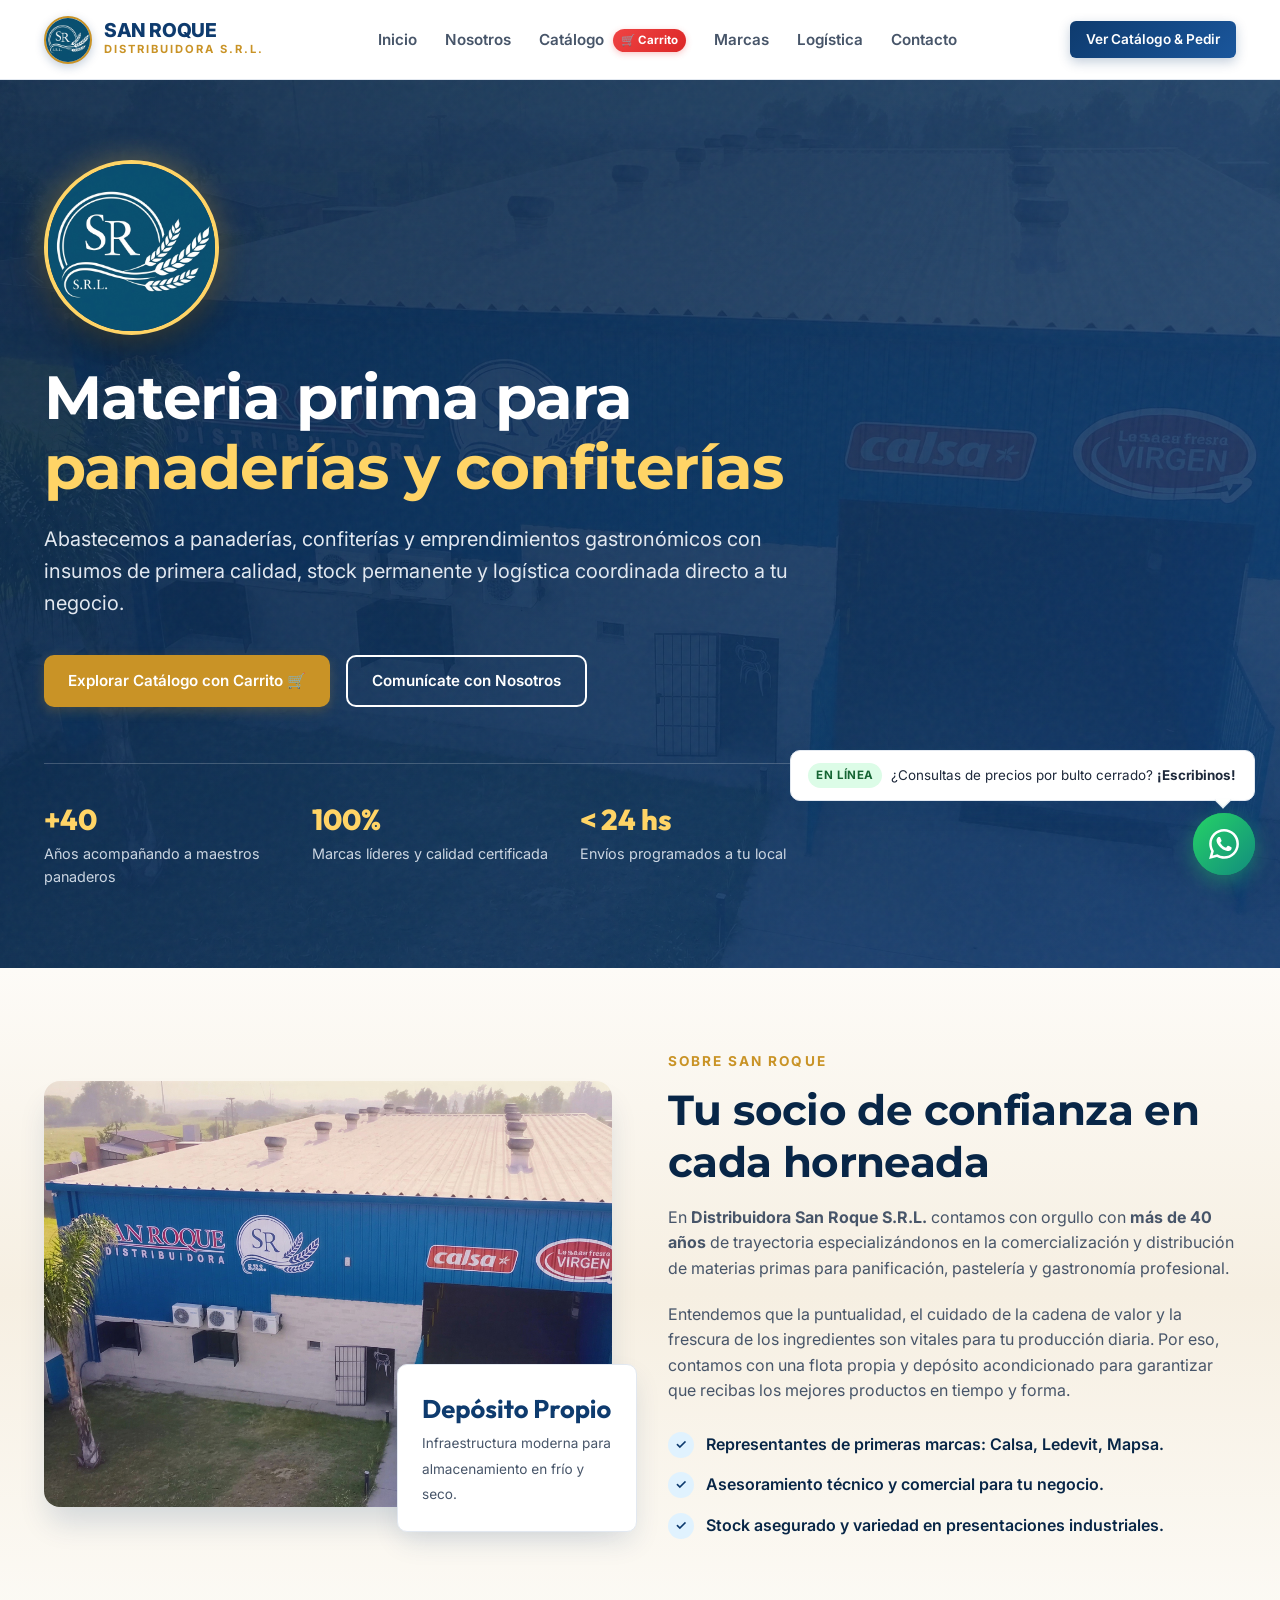
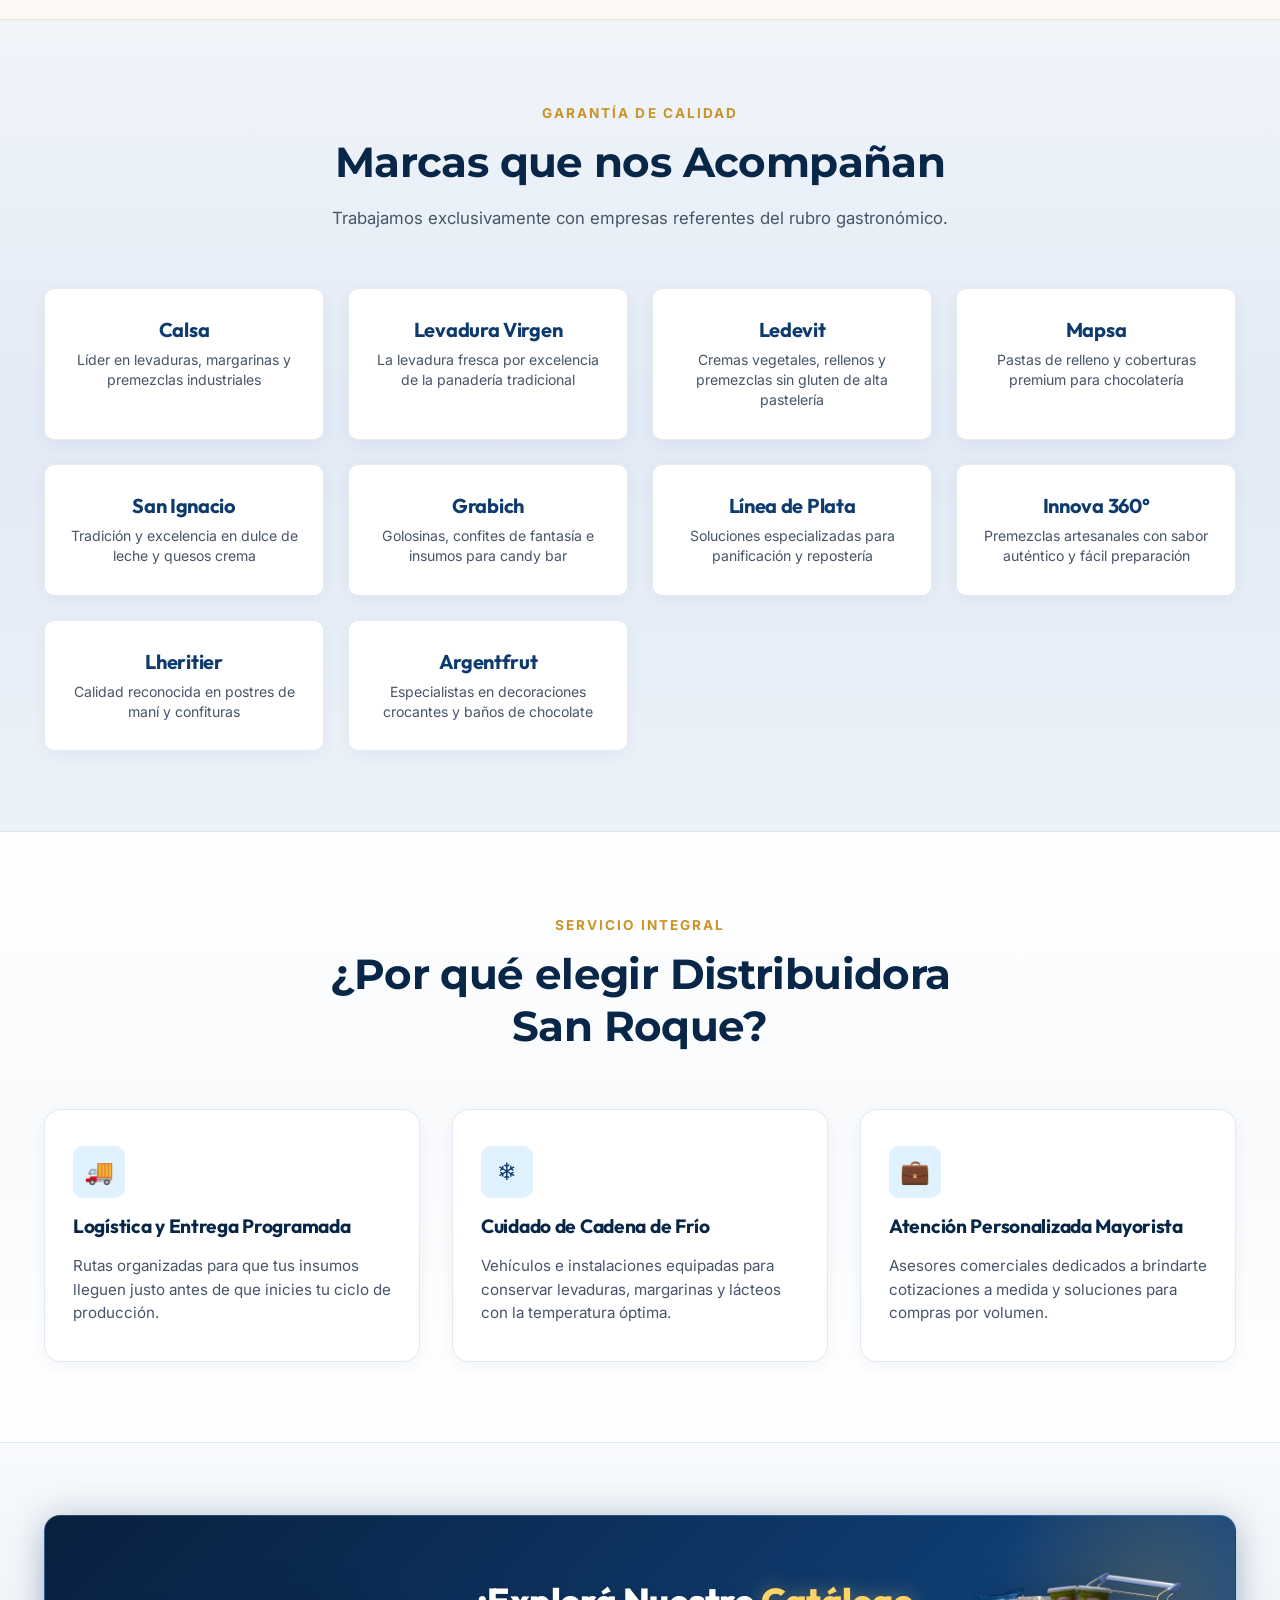
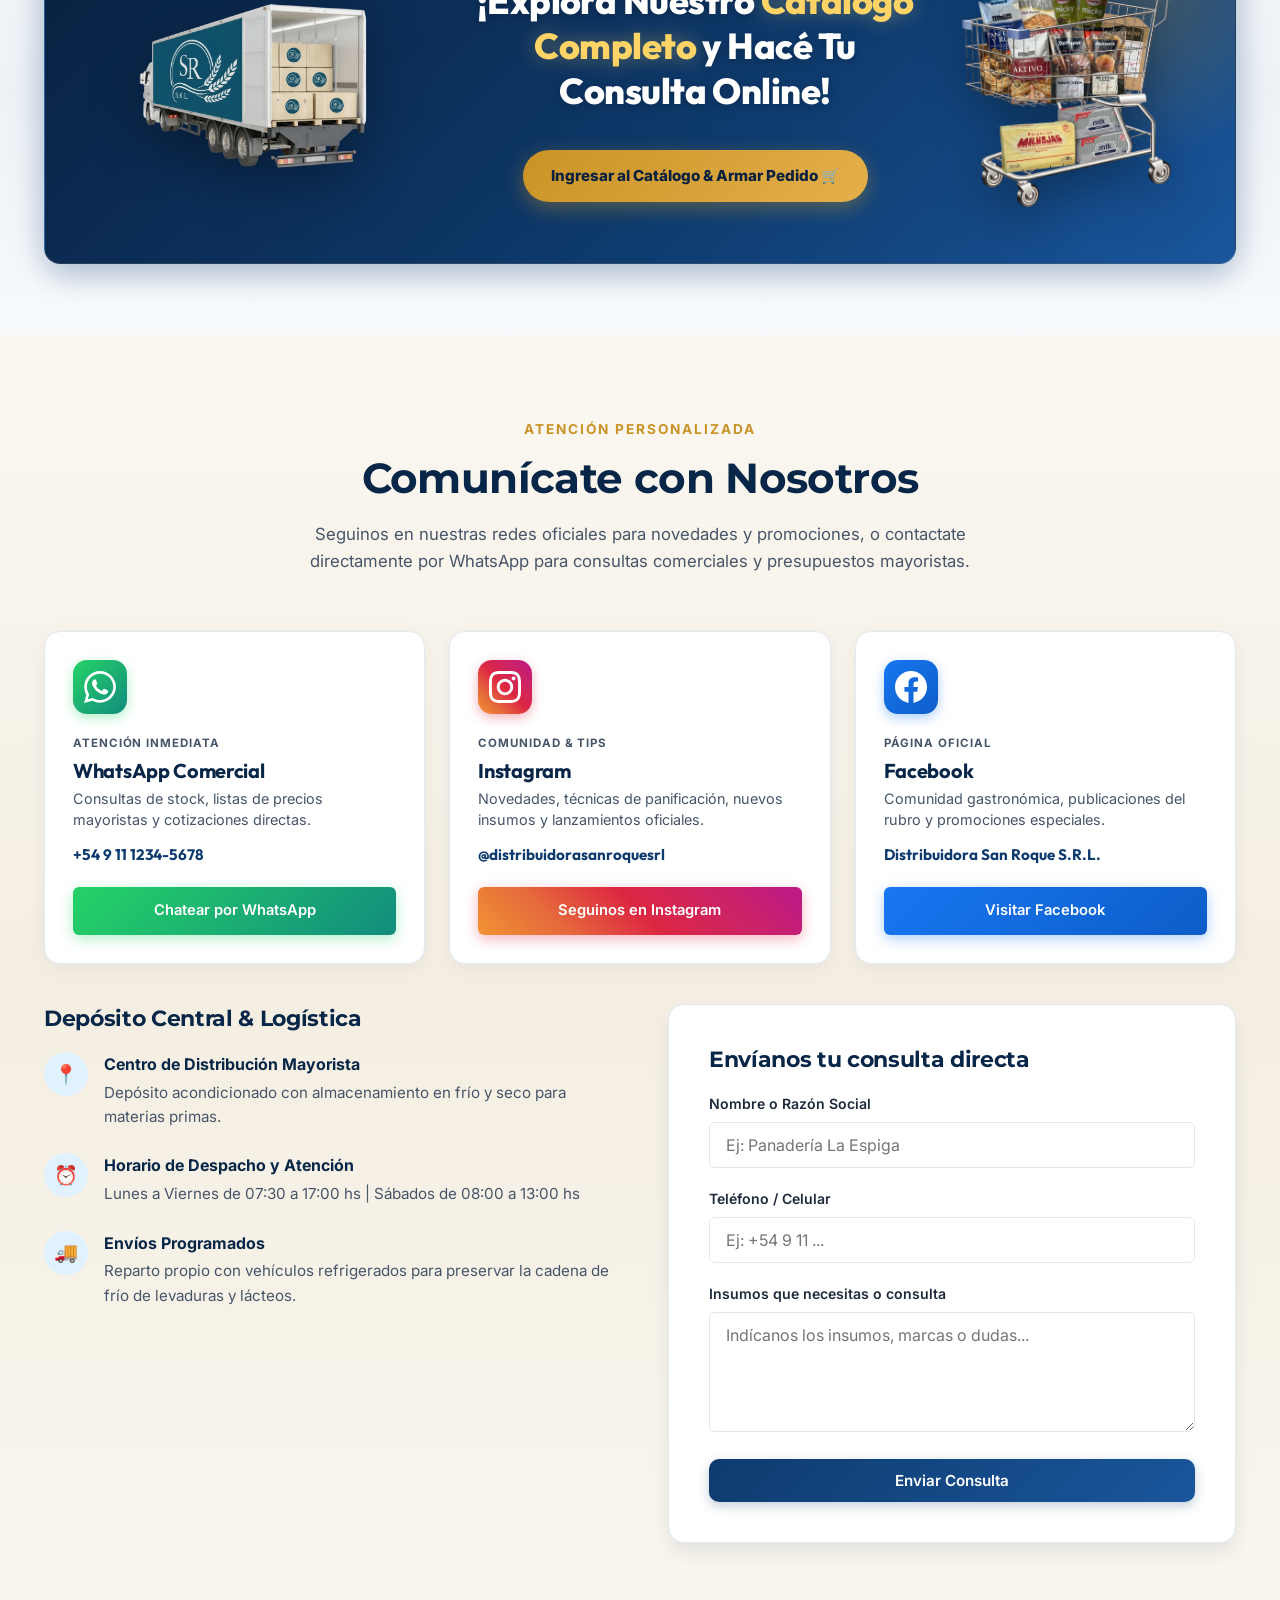
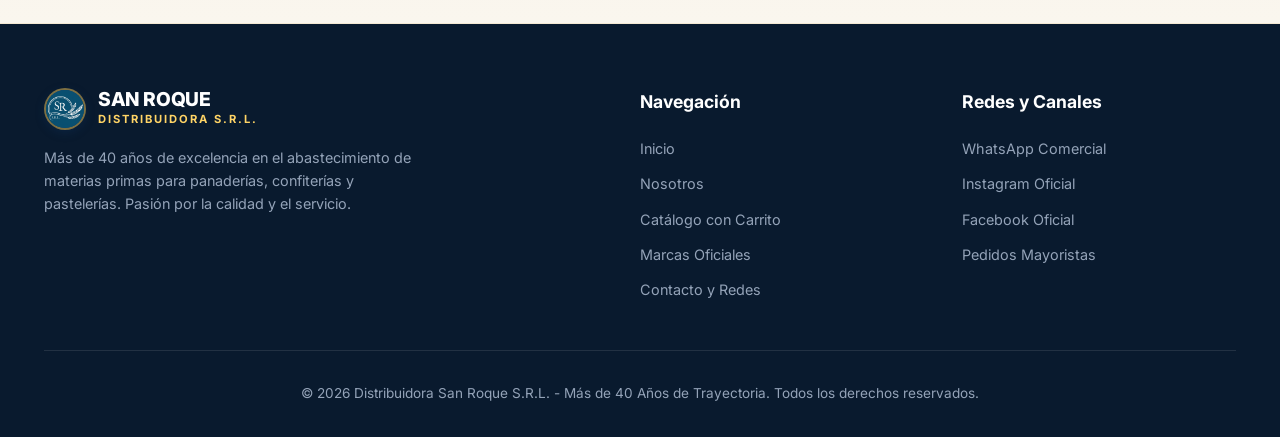
==== commit 059055a9: "actualizacion" ====
--- a/index.html
+++ b/index.html
@@ -1,19 +1,24 @@
 <!DOCTYPE html>
 <html lang="es">
+
 <head>
   <meta charset="UTF-8">
   <meta name="viewport" content="width=device-width, initial-scale=1.0">
   <title>Distribuidora San Roque S.R.L. | Materia Prima para Panaderías y Confiterías</title>
-  <meta name="description" content="Distribución mayorista de materias primas para panaderías, confiterías y repostería. Distribuidores oficiales de Calsa, Ledevit, Mapsa y marcas líderes en el país.">
-  
+  <meta name="description"
+    content="Distribución mayorista de materias primas para panaderías, confiterías y repostería. Distribuidores oficiales de Calsa, Ledevit, Mapsa y marcas líderes en el país.">
+
   <!-- Google Fonts: Montserrat + Outfit (títulos) + Inter (cuerpo) [Stitch Design System] -->
   <link rel="preconnect" href="https://fonts.googleapis.com">
   <link rel="preconnect" href="https://fonts.gstatic.com" crossorigin>
-  <link href="https://fonts.googleapis.com/css2?family=Inter:wght@400;500;600;700&family=Montserrat:wght@600;700;800&family=Outfit:wght@600;700;800&display=swap" rel="stylesheet">
-  
+  <link
+    href="https://fonts.googleapis.com/css2?family=Inter:wght@400;500;600;700&family=Montserrat:wght@600;700;800&family=Outfit:wght@600;700;800&display=swap"
+    rel="stylesheet">
+
   <!-- Estilos CSS -->
   <link rel="stylesheet" href="css/style.css">
 </head>
+
 <body>
 
   <!-- Header & Navegación -->
@@ -31,7 +36,8 @@
         <ul class="nav-menu" id="nav-menu">
           <li><a href="#inicio" class="nav-link">Inicio</a></li>
           <li><a href="#nosotros" class="nav-link">Nosotros</a></li>
-          <li><a href="catalogo.html" class="nav-link nav-link-catalogo">Catálogo <span class="nav-pill-badge">🛒 Carrito</span></a></li>
+          <li><a href="catalogo.html" class="nav-link nav-link-catalogo">Catálogo <span class="nav-pill-badge">🛒
+                Carrito</span></a></li>
           <li><a href="#marcas" class="nav-link">Marcas</a></li>
           <li><a href="#servicios" class="nav-link">Logística</a></li>
           <li><a href="#contacto" class="nav-link">Contacto</a></li>
@@ -54,18 +60,20 @@
       <div class="grain-overlay"></div>
       <div class="container">
         <div class="hero-content">
-          <div class="hero-pill">
-            <span>🌾 Distribución Oficial Mayorista • Más de 40 Años de Calidad</span>
+          <div class="hero-logo-badge">
+            <img src="imagenes de pagina/logo.jpg" alt="Distribuidora San Roque S.R.L." class="hero-logo-img">
           </div>
           <h1 class="hero-title">
             Materia prima para <span>panaderías y confiterías</span>
           </h1>
           <p class="hero-desc">
-            Abastecemos a panaderías, confiterías y emprendimientos gastronómicos con insumos de primera calidad, stock permanente y logística coordinada directo a tu negocio.
+            Abastecemos a panaderías, confiterías y emprendimientos gastronómicos con insumos de primera calidad, stock
+            permanente y logística coordinada directo a tu negocio.
           </p>
           <div class="hero-buttons">
             <a href="catalogo.html" class="btn btn-secondary">Explorar Catálogo con Carrito 🛒</a>
-            <a href="#contacto" class="btn btn-outline" style="border-color: #fff; color: #fff;">Comunícate con Nosotros</a>
+            <a href="#contacto" class="btn btn-outline" style="border-color: #fff; color: #fff;">Comunícate con
+              Nosotros</a>
           </div>
           <div class="hero-features">
             <div class="hero-feature-item">
@@ -77,8 +85,9 @@
               <span class="hero-feature-text">Marcas líderes y calidad certificada</span>
             </div>
             <div class="hero-feature-item">
-              <span class="hero-feature-num" data-target="24" data-prefix="< " data-suffix=" hs">< 24 hs</span>
-              <span class="hero-feature-text">Envíos programados a tu local</span>
+              <span class="hero-feature-num" data-target="24" data-prefix="< " data-suffix=" hs">
+                < 24 hs</span>
+                  <span class="hero-feature-text">Envíos programados a tu local</span>
             </div>
           </div>
         </div>
@@ -90,7 +99,8 @@
       <div class="container">
         <div class="about-grid">
           <div class="about-images-wrapper animate-on-scroll animate-slide-right">
-            <img src="imagenes de pagina/imagen de local.jpg" alt="Instalaciones de Distribuidora San Roque" class="about-img-main" loading="lazy">
+            <img src="imagenes de pagina/imagen de local.jpg" alt="Instalaciones de Distribuidora San Roque"
+              class="about-img-main" loading="lazy">
             <div class="about-floating-card">
               <strong>Depósito Propio</strong>
               <span>Infraestructura moderna para almacenamiento en frío y seco.</span>
@@ -100,10 +110,14 @@
             <span class="section-pill">Sobre San Roque</span>
             <h2 class="section-title">Tu socio de confianza en cada horneada</h2>
             <p>
-              En <strong>Distribuidora San Roque S.R.L.</strong> contamos con orgullo con <strong>más de 40 años</strong> de trayectoria especializándonos en la comercialización y distribución de materias primas para panificación, pastelería y gastronomía profesional.
+              En <strong>Distribuidora San Roque S.R.L.</strong> contamos con orgullo con <strong>más de 40
+                años</strong> de trayectoria especializándonos en la comercialización y distribución de materias primas
+              para panificación, pastelería y gastronomía profesional.
             </p>
             <p>
-              Entendemos que la puntualidad, el cuidado de la cadena de valor y la frescura de los ingredientes son vitales para tu producción diaria. Por eso, contamos con una flota propia y depósito acondicionado para garantizar que recibas los mejores productos en tiempo y forma.
+              Entendemos que la puntualidad, el cuidado de la cadena de valor y la frescura de los ingredientes son
+              vitales para tu producción diaria. Por eso, contamos con una flota propia y depósito acondicionado para
+              garantizar que recibas los mejores productos en tiempo y forma.
             </p>
             <ul class="about-points">
               <li><span class="icon">✓</span> Representantes de primeras marcas: Calsa, Ledevit, Mapsa.</li>
@@ -115,76 +129,6 @@
       </div>
     </section>
 
-    <!-- Sección Vista Previa Catálogo & Pedidos Online -->
-    <section id="catalogo-preview" class="catalog-preview-section">
-      <div class="container">
-        <div class="section-header animate-on-scroll animate-fade-up">
-          <span class="section-pill">Nuevo: Pedidos Online con Carrito</span>
-          <h2 class="section-title">Catálogo Mayorista de Insumos y Materias Primas</h2>
-          <p class="section-subtitle">
-            Accede a nuestra pantalla exclusiva de catálogo para explorar todas las líneas, armar tu pedido multi-producto en el carrito y enviarlo directamente por WhatsApp.
-          </p>
-        </div>
-
-        <div class="catalog-preview-grid animate-on-scroll animate-stagger">
-          <div class="category-card-preview">
-            <div class="category-card-icon">🌾</div>
-            <h3>Premezclas y Harinas</h3>
-            <p>Brownies, muffins, pan dulce, harinas puras de almendra y cereales seleccionados.</p>
-            <a href="catalogo.html?cat=premezclas" class="category-preview-link">Ver Línea de Harinas →</a>
-          </div>
-
-          <div class="category-card-preview">
-            <div class="category-card-icon">🧈</div>
-            <h3>Margarinas y Grasas</h3>
-            <p>Placas para hojaldre, repostería, compuestos con manteca, melange y grasas vacunas.</p>
-            <a href="catalogo.html?cat=margarinas" class="category-preview-link">Ver Línea de Margarinas →</a>
-          </div>
-
-          <div class="category-card-preview">
-            <div class="category-card-icon">🍫</div>
-            <h3>Repostería y Rellenos</h3>
-            <p>Pastas de pistacho, chocolates semiamargos, cremas y rellenos de alta performance.</p>
-            <a href="catalogo.html?cat=reposteria" class="category-preview-link">Ver Repostería →</a>
-          </div>
-
-          <div class="category-card-preview">
-            <div class="category-card-icon">🥛</div>
-            <h3>Lácteos y Cremas</h3>
-            <p>Quesos crema profesionales, coberturas y bases para cheesecakes y postres de calidad.</p>
-            <a href="catalogo.html?cat=lacteos" class="category-preview-link">Ver Lácteos →</a>
-          </div>
-
-          <div class="category-card-preview">
-            <div class="category-card-icon">🥜</div>
-            <h3>Frutos Secos y Golosinas</h3>
-            <p>Maní fileteado, lentejas frutales, micro galletitas y crocantes para confitería.</p>
-            <a href="catalogo.html?cat=golosinas" class="category-preview-link">Ver Golosinas y Frutos →</a>
-          </div>
-
-          <div class="category-card-preview cta-preview-card">
-            <div class="category-card-icon">🛒</div>
-            <h3>Armá tu Pedido Completo</h3>
-            <p>Agregá la cantidad de bultos que necesites de cada producto y recibí cotización inmediata.</p>
-            <a href="catalogo.html" class="btn btn-secondary btn-sm" style="margin-top: 0.5rem; width: 100%;">
-              Ir al Catálogo & Carrito
-            </a>
-          </div>
-        </div>
-
-        <div class="catalog-preview-cta animate-on-scroll animate-fade-up">
-          <div class="preview-banner-box">
-            <div class="preview-banner-text">
-              <h3>¿Listo para abastecer tu panadería o negocio gastronómico?</h3>
-              <p>Conocé las presentaciones industriales, marcas oficiales y solicitá tu pedido consolidado en minutos con nuestro carrito interactivo.</p>
-            </div>
-            <a href="catalogo.html" class="btn btn-primary btn-lg">
-              <span>Ingresar al Catálogo Completo 🛒</span>
-            </a>
-          </div>
-        </div>
-      </div>
-    </section>
 
     <!-- Marcas -->
     <section id="marcas" class="brands-section">
@@ -216,12 +160,49 @@
           <div class="feature-box">
             <div class="feature-icon-wrapper">❄️</div>
             <h4>Cuidado de Cadena de Frío</h4>
-            <p>Vehículos e instalaciones equipadas para conservar levaduras, margarinas y lácteos con la temperatura óptima.</p>
+            <p>Vehículos e instalaciones equipadas para conservar levaduras, margarinas y lácteos con la temperatura
+              óptima.</p>
           </div>
           <div class="feature-box">
             <div class="feature-icon-wrapper">💼</div>
             <h4>Atención Personalizada Mayorista</h4>
-            <p>Asesores comerciales dedicados a brindarte cotizaciones a medida y soluciones para compras por volumen.</p>
+            <p>Asesores comerciales dedicados a brindarte cotizaciones a medida y soluciones para compras por volumen.
+            </p>
+          </div>
+        </div>
+      </div>
+    </section>
+
+    <!-- Sección de Acceso al Catálogo y Pedidos Online -->
+    <section id="catalogo-cta" class="catalog-cta-section">
+      <div class="container">
+        <div class="catalog-cta-banner animate-on-scroll animate-fade-up">
+          <div class="catalog-cta-decor-circle"></div>
+
+          <div class="catalog-cta-grid">
+            <!-- Título de invitación al catálogo -->
+            <div class="catalog-cta-title-wrap animate-on-scroll animate-fade-up">
+              <h2 class="catalog-cta-title">
+                ¡Explorá Nuestro <span>Catálogo Completo</span> y Hacé Tu Consulta Online!
+              </h2>
+            </div>
+
+            <!-- Camión que entra por la izquierda -->
+            <div class="catalog-cta-truck animate-on-scroll animate-from-left">
+              <img src="imagenes de pagina/camion.png" alt="Distribución y Envíos San Roque" class="cta-img cta-truck-img" loading="lazy">
+            </div>
+
+            <!-- Carrito que entra por la derecha -->
+            <div class="catalog-cta-cart animate-on-scroll animate-from-right">
+              <img src="imagenes de pagina/carrito.png" alt="Carrito de Compras Online" class="cta-img cta-cart-img" loading="lazy">
+            </div>
+
+            <!-- Botón de Acción debajo del título -->
+            <div class="catalog-cta-actions animate-on-scroll animate-fade-up">
+              <a href="catalogo.html" class="btn btn-secondary btn-lg catalog-cta-main-btn">
+                <span>Ingresar al Catálogo &amp; Armar Pedido 🛒</span>
+              </a>
+            </div>
           </div>
         </div>
       </div>
@@ -234,7 +215,8 @@
           <span class="section-pill">Atención Personalizada</span>
           <h2 class="section-title">Comunícate con Nosotros</h2>
           <p class="section-subtitle">
-            Seguinos en nuestras redes oficiales para novedades y promociones, o contactate directamente por WhatsApp para consultas comerciales y presupuestos mayoristas.
+            Seguinos en nuestras redes oficiales para novedades y promociones, o contactate directamente por WhatsApp
+            para consultas comerciales y presupuestos mayoristas.
           </p>
         </div>
 
@@ -243,7 +225,10 @@
           <!-- WhatsApp Card -->
           <div class="social-channel-card card-whatsapp">
             <div class="social-icon-wrapper wa-icon-bg">
-              <svg width="32" height="32" fill="currentColor" viewBox="0 0 24 24"><path d="M.057 24l1.687-6.163c-1.041-1.804-1.588-3.849-1.587-5.946.003-6.556 5.338-11.891 11.893-11.891 3.181.001 6.167 1.24 8.413 3.488 2.245 2.248 3.481 5.236 3.48 8.414-.003 6.557-5.338 11.892-11.893 11.892-1.99-.001-3.951-.5-5.688-1.448l-6.305 1.654zm6.597-3.807c1.676.995 3.276 1.591 5.392 1.592 5.448 0 9.886-4.434 9.889-9.885.002-5.462-4.415-9.89-9.881-9.892-5.452 0-9.887 4.434-9.889 9.884-.001 2.225.651 3.891 1.746 5.634l-.999 3.648 3.742-.981zm11.387-5.464c-.074-.124-.272-.198-.57-.347-.297-.149-1.758-.868-2.031-.967-.272-.099-.47-.149-.669.149-.198.297-.768.967-.941 1.165-.173.198-.347.223-.644.074-.297-.149-1.255-.462-2.39-1.475-.883-.788-1.48-1.761-1.653-2.059-.173-.297-.018-.458.13-.606.134-.133.297-.347.446-.521.151-.172.2-.296.3-.495.099-.198.05-.372-.025-.521-.075-.148-.669-1.611-.916-2.206-.242-.579-.487-.501-.669-.51l-.57-.01c-.198 0-.52.074-.792.372s-1.04 1.016-1.04 2.479 1.065 2.876 1.213 3.074c.149.198 2.095 3.2 5.076 4.487.709.306 1.263.489 1.694.626.712.226 1.36.194 1.872.118.571-.085 1.758-.719 2.006-1.413.248-.695.248-1.29.173-1.414z"/></svg>
+              <svg width="32" height="32" fill="currentColor" viewBox="0 0 24 24">
+                <path
+                  d="M.057 24l1.687-6.163c-1.041-1.804-1.588-3.849-1.587-5.946.003-6.556 5.338-11.891 11.893-11.891 3.181.001 6.167 1.24 8.413 3.488 2.245 2.248 3.481 5.236 3.48 8.414-.003 6.557-5.338 11.892-11.893 11.892-1.99-.001-3.951-.5-5.688-1.448l-6.305 1.654zm6.597-3.807c1.676.995 3.276 1.591 5.392 1.592 5.448 0 9.886-4.434 9.889-9.885.002-5.462-4.415-9.89-9.881-9.892-5.452 0-9.887 4.434-9.889 9.884-.001 2.225.651 3.891 1.746 5.634l-.999 3.648 3.742-.981zm11.387-5.464c-.074-.124-.272-.198-.57-.347-.297-.149-1.758-.868-2.031-.967-.272-.099-.47-.149-.669.149-.198.297-.768.967-.941 1.165-.173.198-.347.223-.644.074-.297-.149-1.255-.462-2.39-1.475-.883-.788-1.48-1.761-1.653-2.059-.173-.297-.018-.458.13-.606.134-.133.297-.347.446-.521.151-.172.2-.296.3-.495.099-.198.05-.372-.025-.521-.075-.148-.669-1.611-.916-2.206-.242-.579-.487-.501-.669-.51l-.57-.01c-.198 0-.52.074-.792.372s-1.04 1.016-1.04 2.479 1.065 2.876 1.213 3.074c.149.198 2.095 3.2 5.076 4.487.709.306 1.263.489 1.694.626.712.226 1.36.194 1.872.118.571-.085 1.758-.719 2.006-1.413.248-.695.248-1.29.173-1.414z" />
+              </svg>
             </div>
             <div class="social-channel-content">
               <span class="social-channel-badge">Atención Inmediata</span>
@@ -251,7 +236,8 @@
               <p>Consultas de stock, listas de precios mayoristas y cotizaciones directas.</p>
               <span class="social-channel-handle">+54 9 11 1234-5678</span>
             </div>
-            <a href="https://wa.me/5491112345678?text=Hola%20Distribuidora%20San%20Roque%2C%20quisiera%20hacer%20una%20consulta" target="_blank" rel="noopener noreferrer" class="btn btn-channel btn-channel-wa">
+            <a href="https://wa.me/5491112345678?text=Hola%20Distribuidora%20San%20Roque%2C%20quisiera%20hacer%20una%20consulta"
+              target="_blank" rel="noopener noreferrer" class="btn btn-channel btn-channel-wa">
               <span>Chatear por WhatsApp</span>
             </a>
           </div>
@@ -259,7 +245,10 @@
           <!-- Instagram Card -->
           <div class="social-channel-card card-instagram">
             <div class="social-icon-wrapper ig-icon-bg">
-              <svg width="32" height="32" fill="currentColor" viewBox="0 0 24 24"><path d="M12 2.163c3.204 0 3.584.012 4.85.07 3.252.148 4.771 1.691 4.919 4.919.058 1.265.069 1.645.069 4.849 0 3.205-.012 3.584-.069 4.849-.149 3.225-1.664 4.771-4.919 4.919-1.266.058-1.644.07-4.85.07-3.204 0-3.584-.012-4.849-.07-3.26-.149-4.771-1.699-4.919-4.92-.058-1.265-.07-1.644-.07-4.849 0-3.204.013-3.583.07-4.849.149-3.227 1.664-4.771 4.919-4.919 1.266-.057 1.645-.069 4.849-.069zm0-2.163c-3.259 0-3.667.014-4.947.072-4.358.2-6.78 2.618-6.98 6.98-.059 1.281-.073 1.689-.073 4.948 0 3.259.014 3.668.072 4.948.2 4.358 2.618 6.78 6.98 6.98 1.281.058 1.689.072 4.948.072 3.259 0 3.668-.014 4.948-.072 4.354-.2 6.782-2.618 6.979-6.98.059-1.28.073-1.689.073-4.948 0-3.259-.014-3.667-.072-4.947-.196-4.354-2.617-6.78-6.979-6.98-1.281-.059-1.69-.073-4.949-.073zm0 5.838c-3.403 0-6.162 2.759-6.162 6.162s2.759 6.163 6.162 6.163 6.162-2.759 6.162-6.163c0-3.403-2.759-6.162-6.162-6.162zm0 10.162c-2.209 0-4-1.79-4-4 0-2.209 1.791-4 4-4s4 1.791 4 4c0 2.21-1.791 4-4 4zm6.406-11.845c-.796 0-1.441.645-1.441 1.44s.645 1.44 1.441 1.44c.795 0 1.439-.645 1.439-1.44s-.644-1.44-1.439-1.44z"/></svg>
+              <svg width="32" height="32" fill="currentColor" viewBox="0 0 24 24">
+                <path
+                  d="M12 2.163c3.204 0 3.584.012 4.85.07 3.252.148 4.771 1.691 4.919 4.919.058 1.265.069 1.645.069 4.849 0 3.205-.012 3.584-.069 4.849-.149 3.225-1.664 4.771-4.919 4.919-1.266.058-1.644.07-4.85.07-3.204 0-3.584-.012-4.849-.07-3.26-.149-4.771-1.699-4.919-4.92-.058-1.265-.07-1.644-.07-4.849 0-3.204.013-3.583.07-4.849.149-3.227 1.664-4.771 4.919-4.919 1.266-.057 1.645-.069 4.849-.069zm0-2.163c-3.259 0-3.667.014-4.947.072-4.358.2-6.78 2.618-6.98 6.98-.059 1.281-.073 1.689-.073 4.948 0 3.259.014 3.668.072 4.948.2 4.358 2.618 6.78 6.98 6.98 1.281.058 1.689.072 4.948.072 3.259 0 3.668-.014 4.948-.072 4.354-.2 6.782-2.618 6.979-6.98.059-1.28.073-1.689.073-4.948 0-3.259-.014-3.667-.072-4.947-.196-4.354-2.617-6.78-6.979-6.98-1.281-.059-1.69-.073-4.949-.073zm0 5.838c-3.403 0-6.162 2.759-6.162 6.162s2.759 6.163 6.162 6.163 6.162-2.759 6.162-6.163c0-3.403-2.759-6.162-6.162-6.162zm0 10.162c-2.209 0-4-1.79-4-4 0-2.209 1.791-4 4-4s4 1.791 4 4c0 2.21-1.791 4-4 4zm6.406-11.845c-.796 0-1.441.645-1.441 1.44s.645 1.44 1.441 1.44c.795 0 1.439-.645 1.439-1.44s-.644-1.44-1.439-1.44z" />
+              </svg>
             </div>
             <div class="social-channel-content">
               <span class="social-channel-badge">Comunidad & Tips</span>
@@ -267,7 +256,8 @@
               <p>Novedades, técnicas de panificación, nuevos insumos y lanzamientos oficiales.</p>
               <span class="social-channel-handle">@distribuidorasanroquesrl</span>
             </div>
-            <a href="https://www.instagram.com/distribuidorasanroquesrl/" target="_blank" rel="noopener noreferrer" class="btn btn-channel btn-channel-ig">
+            <a href="https://www.instagram.com/distribuidorasanroquesrl/" target="_blank" rel="noopener noreferrer"
+              class="btn btn-channel btn-channel-ig">
               <span>Seguinos en Instagram</span>
             </a>
           </div>
@@ -275,7 +265,10 @@
           <!-- Facebook Card -->
           <div class="social-channel-card card-facebook">
             <div class="social-icon-wrapper fb-icon-bg">
-              <svg width="32" height="32" fill="currentColor" viewBox="0 0 24 24"><path d="M24 12.073c0-6.627-5.373-12-12-12s-12 5.373-12 12c0 5.99 4.388 10.954 10.125 11.854v-8.385H7.078v-3.47h3.047V9.43c0-3.007 1.792-4.669 4.533-4.669 1.312 0 2.686.235 2.686.235v2.953H15.83c-1.491 0-1.956.925-1.956 1.874v2.25h3.328l-.532 3.47h-2.796v8.385C19.612 23.027 24 18.062 24 12.073z"/></svg>
+              <svg width="32" height="32" fill="currentColor" viewBox="0 0 24 24">
+                <path
+                  d="M24 12.073c0-6.627-5.373-12-12-12s-12 5.373-12 12c0 5.99 4.388 10.954 10.125 11.854v-8.385H7.078v-3.47h3.047V9.43c0-3.007 1.792-4.669 4.533-4.669 1.312 0 2.686.235 2.686.235v2.953H15.83c-1.491 0-1.956.925-1.956 1.874v2.25h3.328l-.532 3.47h-2.796v8.385C19.612 23.027 24 18.062 24 12.073z" />
+              </svg>
             </div>
             <div class="social-channel-content">
               <span class="social-channel-badge">Página Oficial</span>
@@ -283,7 +276,8 @@
               <p>Comunidad gastronómica, publicaciones del rubro y promociones especiales.</p>
               <span class="social-channel-handle">Distribuidora San Roque S.R.L.</span>
             </div>
-            <a href="https://www.facebook.com/DISTSANROQUESRL/?locale=es_LA" target="_blank" rel="noopener noreferrer" class="btn btn-channel btn-channel-fb">
+            <a href="https://www.facebook.com/DISTSANROQUESRL/?locale=es_LA" target="_blank" rel="noopener noreferrer"
+              class="btn btn-channel btn-channel-fb">
               <span>Visitar Facebook</span>
             </a>
           </div>
@@ -314,7 +308,8 @@
                 <div class="contact-icon">🚚</div>
                 <div>
                   <h5>Envíos Programados</h5>
-                  <p>Reparto propio con vehículos refrigerados para preservar la cadena de frío de levaduras y lácteos.</p>
+                  <p>Reparto propio con vehículos refrigerados para preservar la cadena de frío de levaduras y lácteos.
+                  </p>
                 </div>
               </div>
             </div>
@@ -333,7 +328,8 @@
               </div>
               <div class="form-group">
                 <label class="form-label" for="mensaje">Insumos que necesitas o consulta</label>
-                <textarea id="mensaje" class="form-control" placeholder="Indícanos los insumos, marcas o dudas..." required></textarea>
+                <textarea id="mensaje" class="form-control" placeholder="Indícanos los insumos, marcas o dudas..."
+                  required></textarea>
               </div>
               <button type="submit" class="btn btn-primary" id="btn-submit-contact" style="width: 100%;">
                 <span>Enviar Consulta</span>
@@ -358,7 +354,8 @@
             </div>
           </div>
           <p>
-            Más de 40 años de excelencia en el abastecimiento de materias primas para panaderías, confiterías y pastelerías. Pasión por la calidad y el servicio.
+            Más de 40 años de excelencia en el abastecimiento de materias primas para panaderías, confiterías y
+            pastelerías. Pasión por la calidad y el servicio.
           </p>
         </div>
         <div class="footer-col">
@@ -374,15 +371,19 @@
         <div class="footer-col">
           <h5>Redes y Canales</h5>
           <ul class="footer-links">
-            <li><a href="https://wa.me/5491112345678" target="_blank" rel="noopener noreferrer">WhatsApp Comercial</a></li>
-            <li><a href="https://www.instagram.com/distribuidorasanroquesrl/" target="_blank" rel="noopener noreferrer">Instagram Oficial</a></li>
-            <li><a href="https://www.facebook.com/DISTSANROQUESRL/?locale=es_LA" target="_blank" rel="noopener noreferrer">Facebook Oficial</a></li>
+            <li><a href="https://wa.me/5491112345678" target="_blank" rel="noopener noreferrer">WhatsApp Comercial</a>
+            </li>
+            <li><a href="https://www.instagram.com/distribuidorasanroquesrl/" target="_blank"
+                rel="noopener noreferrer">Instagram Oficial</a></li>
+            <li><a href="https://www.facebook.com/DISTSANROQUESRL/?locale=es_LA" target="_blank"
+                rel="noopener noreferrer">Facebook Oficial</a></li>
             <li><a href="catalogo.html">Pedidos Mayoristas</a></li>
           </ul>
         </div>
       </div>
       <div class="footer-bottom">
-        <p>&copy; 2026 Distribuidora San Roque S.R.L. - Más de 40 Años de Trayectoria. Todos los derechos reservados.</p>
+        <p>&copy; 2026 Distribuidora San Roque S.R.L. - Más de 40 Años de Trayectoria. Todos los derechos reservados.
+        </p>
       </div>
     </div>
   </footer>
@@ -393,10 +394,14 @@
       <span class="tooltip-badge">En línea</span>
       <p>¿Consultas de precios por bulto cerrado? <strong>¡Escribinos!</strong></p>
     </div>
-    <a href="https://wa.me/5491112345678?text=Hola%20Distribuidora%20San%20Roque%2C%20quisiera%20hacer%20una%20consulta" target="_blank" rel="noopener noreferrer" class="floating-whatsapp" aria-label="Contactar por WhatsApp">
+    <a href="https://wa.me/5491112345678?text=Hola%20Distribuidora%20San%20Roque%2C%20quisiera%20hacer%20una%20consulta"
+      target="_blank" rel="noopener noreferrer" class="floating-whatsapp" aria-label="Contactar por WhatsApp">
       <span class="pulse-ring"></span>
       <span class="pulse-ring pulse-ring-delay"></span>
-      <svg width="30" height="30" fill="currentColor" viewBox="0 0 24 24"><path d="M.057 24l1.687-6.163c-1.041-1.804-1.588-3.849-1.587-5.946.003-6.556 5.338-11.891 11.893-11.891 3.181.001 6.167 1.24 8.413 3.488 2.245 2.248 3.481 5.236 3.48 8.414-.003 6.557-5.338 11.892-11.893 11.892-1.99-.001-3.951-.5-5.688-1.448l-6.305 1.654zm6.597-3.807c1.676.995 3.276 1.591 5.392 1.592 5.448 0 9.886-4.434 9.889-9.885.002-5.462-4.415-9.89-9.881-9.892-5.452 0-9.887 4.434-9.889 9.884-.001 2.225.651 3.891 1.746 5.634l-.999 3.648 3.742-.981zm11.387-5.464c-.074-.124-.272-.198-.57-.347-.297-.149-1.758-.868-2.031-.967-.272-.099-.47-.149-.669.149-.198.297-.768.967-.941 1.165-.173.198-.347.223-.644.074-.297-.149-1.255-.462-2.39-1.475-.883-.788-1.48-1.761-1.653-2.059-.173-.297-.018-.458.13-.606.134-.133.297-.347.446-.521.151-.172.2-.296.3-.495.099-.198.05-.372-.025-.521-.075-.148-.669-1.611-.916-2.206-.242-.579-.487-.501-.669-.51l-.57-.01c-.198 0-.52.074-.792.372s-1.04 1.016-1.04 2.479 1.065 2.876 1.213 3.074c.149.198 2.095 3.2 5.076 4.487.709.306 1.263.489 1.694.626.712.226 1.36.194 1.872.118.571-.085 1.758-.719 2.006-1.413.248-.695.248-1.29.173-1.414z"/></svg>
+      <svg width="30" height="30" fill="currentColor" viewBox="0 0 24 24">
+        <path
+          d="M.057 24l1.687-6.163c-1.041-1.804-1.588-3.849-1.587-5.946.003-6.556 5.338-11.891 11.893-11.891 3.181.001 6.167 1.24 8.413 3.488 2.245 2.248 3.481 5.236 3.48 8.414-.003 6.557-5.338 11.892-11.893 11.892-1.99-.001-3.951-.5-5.688-1.448l-6.305 1.654zm6.597-3.807c1.676.995 3.276 1.591 5.392 1.592 5.448 0 9.886-4.434 9.889-9.885.002-5.462-4.415-9.89-9.881-9.892-5.452 0-9.887 4.434-9.889 9.884-.001 2.225.651 3.891 1.746 5.634l-.999 3.648 3.742-.981zm11.387-5.464c-.074-.124-.272-.198-.57-.347-.297-.149-1.758-.868-2.031-.967-.272-.099-.47-.149-.669.149-.198.297-.768.967-.941 1.165-.173.198-.347.223-.644.074-.297-.149-1.255-.462-2.39-1.475-.883-.788-1.48-1.761-1.653-2.059-.173-.297-.018-.458.13-.606.134-.133.297-.347.446-.521.151-.172.2-.296.3-.495.099-.198.05-.372-.025-.521-.075-.148-.669-1.611-.916-2.206-.242-.579-.487-.501-.669-.51l-.57-.01c-.198 0-.52.074-.792.372s-1.04 1.016-1.04 2.479 1.065 2.876 1.213 3.074c.149.198 2.095 3.2 5.076 4.487.709.306 1.263.489 1.694.626.712.226 1.36.194 1.872.118.571-.085 1.758-.719 2.006-1.413.248-.695.248-1.29.173-1.414z" />
+      </svg>
     </a>
   </div>
 
@@ -418,7 +423,8 @@
       <span class="mobile-nav-icon">📍</span>
       <span class="mobile-nav-label">Contacto</span>
     </a>
-    <a href="https://wa.me/5491112345678?text=Hola%20Distribuidora%20San%20Roque%2C%20quisiera%20hacer%20un%20pedido" target="_blank" rel="noopener noreferrer" class="mobile-nav-item mobile-nav-wa" id="mob-nav-wa">
+    <a href="https://wa.me/5491112345678?text=Hola%20Distribuidora%20San%20Roque%2C%20quisiera%20hacer%20un%20pedido"
+      target="_blank" rel="noopener noreferrer" class="mobile-nav-item mobile-nav-wa" id="mob-nav-wa">
       <span class="mobile-nav-icon">💬</span>
       <span class="mobile-nav-label">Pedir</span>
     </a>
@@ -432,4 +438,5 @@
   <script src="js/cart.js"></script>
   <script src="js/main.js"></script>
 </body>
-</html>
+
+</html>
--- a/css/style.css
+++ b/css/style.css
@@ -66,6 +66,9 @@
   color: var(--text-primary);
   background-color: var(--bg-main);
   line-height: 1.6;
+  -webkit-font-smoothing: antialiased;
+  -moz-osx-font-smoothing: grayscale;
+  text-rendering: optimizeLegibility;
 }
 
 body {
@@ -125,9 +128,7 @@
   left: 0;
   right: 0;
   height: var(--header-height);
-  background: rgba(255, 255, 255, 0.94);
-  backdrop-filter: blur(12px);
-  -webkit-backdrop-filter: blur(12px);
+  background: #ffffff;
   border-bottom: 1px solid var(--border-color);
   z-index: 1000;
   transition: box-shadow var(--transition-normal);
@@ -366,13 +367,63 @@
   z-index: 2;
 }
 
+.hero-logo-badge {
+  display: inline-flex;
+  align-items: center;
+  justify-content: center;
+  margin-bottom: 1.75rem;
+  animation: heroLogoPop 1.2s cubic-bezier(0.16, 1, 0.3, 1) backwards;
+  position: relative;
+}
+
+.hero-logo-img {
+  width: 175px;
+  height: 175px;
+  border-radius: 50%;
+  object-fit: cover;
+  border: 4px solid #ffd466;
+  box-shadow: 0 14px 40px rgba(0, 0, 0, 0.5), 0 0 30px rgba(255, 212, 102, 0.4);
+  background-color: #0e3b6e;
+  transition: transform 0.4s ease, box-shadow 0.4s ease;
+  animation: heroLogoFloat 4.5s ease-in-out infinite alternate 1.2s;
+  display: block;
+}
+
+.hero-logo-img:hover {
+  transform: scale(1.06) rotate(-2deg);
+  box-shadow: 0 16px 45px rgba(0, 0, 0, 0.5), 0 0 35px rgba(255, 212, 102, 0.55);
+}
+
+@keyframes heroLogoPop {
+  0% {
+    opacity: 0;
+    transform: scale(0.4) translateY(-30px);
+  }
+  70% {
+    opacity: 1;
+    transform: scale(1.05) translateY(0);
+  }
+  100% {
+    opacity: 1;
+    transform: scale(1) translateY(0);
+  }
+}
+
+@keyframes heroLogoFloat {
+  0% {
+    transform: translateY(0);
+  }
+  100% {
+    transform: translateY(-8px);
+  }
+}
+
 .hero-pill {
   display: inline-flex;
   align-items: center;
   gap: 0.5rem;
-  background: rgba(255, 255, 255, 0.15);
-  backdrop-filter: blur(8px);
-  border: 1px solid rgba(255, 255, 255, 0.25);
+  background: rgba(255, 255, 255, 0.16);
+  border: 1px solid rgba(255, 255, 255, 0.35);
   padding: 0.45rem 1.1rem;
   border-radius: var(--radius-full);
   font-size: 0.85rem;
@@ -394,7 +445,6 @@
 
 .hero-title span {
   color: #ffd466;
-  text-shadow: 0 0 30px rgba(255, 212, 102, 0.4);
 }
 
 .hero-desc {
@@ -512,10 +562,16 @@
   background: var(--bg-surface);
   padding: 1.5rem;
   border-radius: var(--radius-md);
-  box-shadow: var(--shadow-xl);
+  box-shadow: 0 12px 28px -4px rgba(14, 59, 110, 0.14);
   border: 1px solid var(--border-color);
   max-width: 240px;
-  animation: floatCard 7s ease-in-out infinite;
+  animation: floatCard 6s ease-in-out infinite;
+  will-change: transform;
+  transform: translate3d(0, 0, 0);
+  backface-visibility: hidden;
+  -webkit-backface-visibility: hidden;
+  -webkit-font-smoothing: antialiased;
+  -moz-osx-font-smoothing: grayscale;
 }
 
 .about-floating-card strong {
@@ -523,11 +579,21 @@
   font-size: 1.6rem;
   color: var(--color-primary);
   font-family: 'Outfit', sans-serif;
+  text-rendering: geometricPrecision;
+  -webkit-font-smoothing: antialiased;
+  -moz-osx-font-smoothing: grayscale;
+  transform: translateZ(0);
+  backface-visibility: hidden;
 }
 
 .about-floating-card span {
   font-size: 0.85rem;
   color: var(--text-secondary);
+  text-rendering: geometricPrecision;
+  -webkit-font-smoothing: antialiased;
+  -moz-osx-font-smoothing: grayscale;
+  transform: translateZ(0);
+  backface-visibility: hidden;
 }
 
 .about-text h3 {
@@ -605,10 +671,8 @@
 }
 
 .category-card-preview {
-  background: rgba(255, 255, 255, 0.07);
-  backdrop-filter: blur(12px);
-  -webkit-backdrop-filter: blur(12px);
-  border: 1px solid rgba(255, 255, 255, 0.15);
+  background: rgba(255, 255, 255, 0.08);
+  border: 1px solid rgba(255, 255, 255, 0.2);
   border-radius: var(--radius-lg);
   padding: 2.25rem 1.75rem;
   display: flex;
@@ -831,8 +895,7 @@
   position: absolute;
   top: 12px;
   left: 12px;
-  background: rgba(14, 59, 110, 0.88);
-  backdrop-filter: blur(4px);
+  background: #0e3b6e;
   color: #fff;
   padding: 0.25rem 0.65rem;
   border-radius: var(--radius-sm);
@@ -840,15 +903,16 @@
   font-weight: 700;
   letter-spacing: 0.04em;
   z-index: 2;
+  box-shadow: 0 2px 5px rgba(0, 0, 0, 0.15);
 }
 
 .product-badge-presentation {
   position: absolute;
   bottom: 12px;
   right: 12px;
-  background: rgba(255, 255, 255, 0.92);
-  backdrop-filter: blur(4px);
+  background: #ffffff;
   color: var(--text-primary);
+  border: 1px solid #e2e8f0;
   padding: 0.25rem 0.65rem;
   border-radius: var(--radius-sm);
   font-size: 0.75rem;
@@ -1017,6 +1081,193 @@
 }
 
 /* ==========================================================================
+   Sección Banner CTA de Catálogo (Antes de Contacto)
+   ========================================================================== */
+.catalog-cta-section {
+  padding: 4.5rem 0;
+  background: linear-gradient(180deg, #f8fafc 0%, #edf2f7 50%, #f8fafc 100%);
+  position: relative;
+  overflow: hidden;
+}
+
+.catalog-cta-banner {
+  position: relative;
+  background: linear-gradient(135deg, #09203f 0%, #0e3b6e 60%, #1a569c 100%);
+  border-radius: var(--radius-lg);
+  padding: 3.5rem 3rem;
+  color: #ffffff;
+  box-shadow: var(--shadow-xl), 0 0 35px rgba(14, 59, 110, 0.25);
+  border: 1px solid rgba(255, 255, 255, 0.12);
+  overflow: hidden;
+}
+
+.catalog-cta-decor-circle {
+  position: absolute;
+  top: -80px;
+  right: -80px;
+  width: 320px;
+  height: 320px;
+  border-radius: 50%;
+  background: radial-gradient(circle, rgba(201, 147, 38, 0.25) 0%, rgba(201, 147, 38, 0) 70%);
+  pointer-events: none;
+}
+
+/* Grid Layout Principal para Desktop */
+.catalog-cta-grid {
+  position: relative;
+  z-index: 2;
+  display: grid;
+  grid-template-columns: 340px 1fr 230px;
+  grid-template-rows: auto auto;
+  grid-template-areas:
+    "truck title cart"
+    "truck actions cart";
+  align-items: center;
+  justify-items: center;
+  gap: 1.5rem 2.5rem;
+  width: 100%;
+}
+
+.catalog-cta-title-wrap {
+  grid-area: title;
+  text-align: center;
+  max-width: 680px;
+}
+
+.catalog-cta-title {
+  font-family: 'Outfit', 'Montserrat', sans-serif;
+  font-size: 2.25rem;
+  font-weight: 800;
+  line-height: 1.25;
+  color: #ffffff;
+  margin: 0;
+  text-shadow: 0 2px 10px rgba(0, 0, 0, 0.25);
+}
+
+.catalog-cta-title span {
+  color: #ffd466;
+  text-shadow: 0 0 20px rgba(255, 212, 102, 0.4);
+}
+
+.catalog-cta-truck {
+  grid-area: truck;
+  display: flex;
+  align-items: center;
+  justify-content: center;
+  width: 100%;
+}
+
+.catalog-cta-cart {
+  grid-area: cart;
+  display: flex;
+  align-items: center;
+  justify-content: center;
+  width: 100%;
+}
+
+.cta-img {
+  display: block;
+  width: 100%;
+  height: auto;
+  object-fit: contain;
+  filter: drop-shadow(0 15px 25px rgba(0, 0, 0, 0.35));
+  user-select: none;
+  pointer-events: none;
+  transition: transform 0.3s ease;
+}
+
+.cta-truck-img {
+  max-width: 350px;
+  transform: scale(1.08);
+  transform-origin: center center;
+}
+
+.cta-cart-img {
+  max-width: 220px;
+}
+
+.catalog-cta-actions {
+  grid-area: actions;
+  display: flex;
+  align-items: center;
+  justify-content: center;
+  gap: 1.15rem;
+  flex-wrap: wrap;
+  width: 100%;
+}
+
+.catalog-cta-main-btn {
+  background: linear-gradient(135deg, #c99326 0%, #e5b04b 100%) !important;
+  color: #09203f !important;
+  font-weight: 800 !important;
+  box-shadow: 0 6px 20px rgba(201, 147, 38, 0.4) !important;
+  border: none !important;
+  padding: 0.85rem 1.75rem !important;
+  border-radius: var(--radius-full) !important;
+  transition: all 0.25s ease !important;
+}
+
+.catalog-cta-main-btn:hover {
+  transform: translateY(-2px) scale(1.02);
+  box-shadow: 0 10px 25px rgba(201, 147, 38, 0.55) !important;
+}
+
+.catalog-cta-wa-btn {
+  border: 1.5px solid rgba(255, 255, 255, 0.6) !important;
+  color: #ffffff !important;
+  background: rgba(255, 255, 255, 0.08) !important;
+  padding: 0.85rem 1.75rem !important;
+  border-radius: var(--radius-full) !important;
+  font-weight: 700 !important;
+  transition: all 0.25s ease !important;
+}
+
+.catalog-cta-wa-btn:hover {
+  background: rgba(255, 255, 255, 0.2) !important;
+  border-color: #ffffff !important;
+  transform: translateY(-2px);
+}
+
+/* Animaciones específicas de deslizamiento lateral */
+.animate-on-scroll.animate-from-left {
+  opacity: 0;
+  transform: translateX(-80px);
+  transition: opacity 0.85s cubic-bezier(0.16, 1, 0.3, 1), transform 0.85s cubic-bezier(0.16, 1, 0.3, 1);
+  will-change: opacity, transform;
+}
+
+.animate-on-scroll.animate-from-right {
+  opacity: 0;
+  transform: translateX(80px);
+  transition: opacity 0.85s cubic-bezier(0.16, 1, 0.3, 1), transform 0.85s cubic-bezier(0.16, 1, 0.3, 1);
+  will-change: opacity, transform;
+}
+
+.animate-on-scroll.animate-from-left.revealed,
+.animate-on-scroll.animate-from-right.revealed {
+  opacity: 1;
+  transform: translateX(0);
+}
+
+.animate-on-scroll.animate-from-left.revealed .cta-truck-img {
+  animation: truckFloat 4s ease-in-out infinite alternate;
+}
+
+.animate-on-scroll.animate-from-right.revealed .cta-cart-img {
+  animation: cartFloat 3.5s ease-in-out infinite alternate;
+}
+
+@keyframes truckFloat {
+  0% { transform: translateY(0) scale(1.08); }
+  100% { transform: translateY(-7px) scale(1.08); }
+}
+
+@keyframes cartFloat {
+  0% { transform: translateY(0) rotate(0deg); }
+  100% { transform: translateY(-6px) rotate(1.2deg); }
+}
+
+/* ==========================================================================
    Contacto, Redes Sociales y Ubicación (Degradado Crema & Tarjetas Oficiales)
    ========================================================================== */
 .contact-section {
@@ -1306,8 +1557,7 @@
 .modal-overlay {
   position: fixed;
   inset: 0;
-  background: rgba(9, 26, 46, 0.75);
-  backdrop-filter: blur(6px);
+  background: rgba(9, 26, 46, 0.85);
   z-index: 2000;
   display: flex;
   align-items: center;
@@ -1600,7 +1850,8 @@
 
 .animate-on-scroll.revealed {
   opacity: 1;
-  transform: translate(0, 0) scale(1);
+  transform: none;
+  will-change: auto;
 }
 
 /* Staggered animation for grid items */
@@ -1679,11 +1930,11 @@
 
   0%,
   100% {
-    transform: translateY(0);
+    transform: translate3d(0, 0, 0);
   }
 
   50% {
-    transform: translateY(-8px);
+    transform: translate3d(0, -8px, 0);
   }
 }
 
@@ -1961,7 +2212,6 @@
 
 .catalogo-hero-title span {
   color: #ffd466;
-  text-shadow: 0 0 25px rgba(255, 212, 102, 0.35);
 }
 
 .catalogo-hero-desc {
@@ -2075,6 +2325,37 @@
   color: #ffffff !important;
 }
 
+.btn-view-product {
+  width: 100%;
+  padding: 0.45rem 0.75rem;
+  font-size: 0.82rem;
+  font-weight: 600;
+  border-radius: var(--radius-sm);
+  background: transparent;
+  color: var(--color-primary);
+  border: 1.5px solid var(--color-primary);
+  cursor: pointer;
+  display: flex;
+  align-items: center;
+  justify-content: center;
+  gap: 0.35rem;
+  transition: all var(--transition-fast);
+  margin-top: 0.6rem;
+}
+
+.btn-view-product:hover {
+  background: var(--color-primary);
+  color: #ffffff;
+}
+
+.btn-text-mobile {
+  display: none;
+}
+
+.btn-text-desktop {
+  display: inline;
+}
+
 .modal-order-box {
   background: #f8fafc;
   padding: 1rem;
@@ -2089,9 +2370,7 @@
 .cart-overlay {
   position: fixed;
   inset: 0;
-  background: rgba(8, 28, 54, 0.65);
-  backdrop-filter: blur(5px);
-  -webkit-backdrop-filter: blur(5px);
+  background: rgba(8, 28, 54, 0.75);
   z-index: 2900;
   opacity: 0;
   pointer-events: none;
@@ -2496,6 +2775,23 @@
     grid-template-columns: 1fr;
     gap: 2rem;
   }
+
+  .catalog-cta-grid {
+    grid-template-columns: 260px 1fr 180px;
+    gap: 1.25rem 1.5rem;
+  }
+
+  .catalog-cta-title {
+    font-size: 1.85rem;
+  }
+
+  .cta-truck-img {
+    max-width: 260px;
+  }
+
+  .cta-cart-img {
+    max-width: 180px;
+  }
 }
 
 /* Base style for Mobile Bottom Nav (Desktop: hidden) */
@@ -2507,8 +2803,8 @@
    Diseño Móvil Completo - Stitch Artisanal Supply Framework (Smartphone)
    ========================================================================== */
 @media (max-width: 768px) {
-  /* Espacio inferior para la barra de navegación móvil */
-  body {
+  /* Espacio inferior para la barra de navegación móvil solo en catálogo */
+  body.page-catalogo {
     padding-bottom: 74px;
   }
 
@@ -2547,9 +2843,7 @@
     top: 64px;
     left: 0;
     right: 0;
-    background: rgba(255, 255, 255, 0.98);
-    backdrop-filter: blur(16px);
-    -webkit-backdrop-filter: blur(16px);
+    background: #ffffff;
     flex-direction: column;
     padding: 1.5rem 1.25rem 2rem;
     gap: 0.85rem;
@@ -2680,6 +2974,16 @@
     text-align: center;
   }
 
+  .hero-logo-badge {
+    margin-bottom: 1.35rem;
+  }
+
+  .hero-logo-img {
+    width: 130px;
+    height: 130px;
+    border-width: 3.5px;
+  }
+
   .hero-pill {
     font-size: 0.76rem;
     padding: 0.35rem 0.85rem;
@@ -2770,9 +3074,28 @@
     gap: 1.25rem;
   }
 
-  /* Banner Hero de Catálogo en Móvil */
+  /* ==========================================================================
+     Diseño Móvil Optimizado: Catálogo San Roque (Smartphone)
+     ========================================================================== */
+
+  /* En la página de catálogo, la barra inferior móvil asume el protagonismo:
+     ocultamos los botones flotantes redundantes que tapan los productos */
+  .page-catalogo .floating-cart-btn,
+  .page-catalogo .floating-whatsapp-wrapper {
+    display: none !important;
+  }
+
+  /* En index.html también hay barra inferior móvil de 60px:
+     subimos el botón flotante de WhatsApp para que no quede tapado */
+  body:not(.page-catalogo) .floating-whatsapp-wrapper {
+    bottom: 80px !important;
+    right: 16px !important;
+  }
+
+  /* Banner Hero de Catálogo en Móvil: Compacto y enfocado a los productos */
   .catalogo-hero {
-    padding: 2rem 0 1.5rem !important;
+    padding: 1.25rem 0 0.85rem !important;
+    background: linear-gradient(180deg, rgba(14, 59, 110, 0.05) 0%, rgba(248, 250, 252, 0) 100%) !important;
   }
 
   .catalogo-hero-content {
@@ -2780,57 +3103,57 @@
   }
 
   .catalogo-hero .hero-pill {
-    font-size: 0.74rem !important;
-    padding: 0.3rem 0.8rem !important;
-    margin-bottom: 0.75rem !important;
+    font-size: 0.72rem !important;
+    padding: 0.22rem 0.75rem !important;
+    margin-bottom: 0.45rem !important;
     display: inline-flex !important;
   }
 
   .catalogo-hero-title {
-    font-size: 1.5rem !important;
-    line-height: 1.25 !important;
-    margin-bottom: 0.65rem !important;
+    font-size: 1.35rem !important;
+    line-height: 1.22 !important;
+    margin-bottom: 0.35rem !important;
     text-align: center !important;
+    letter-spacing: -0.01em !important;
   }
 
   .catalogo-hero-desc {
-    font-size: 0.88rem !important;
-    line-height: 1.5 !important;
-    margin-bottom: 1.35rem !important;
+    font-size: 0.82rem !important;
+    line-height: 1.4 !important;
+    margin-bottom: 0.85rem !important;
     margin-left: auto !important;
     margin-right: auto !important;
+    max-width: 92% !important;
+    color: var(--text-secondary) !important;
     text-align: center !important;
   }
 
-  .catalogo-status-bar {
-    flex-direction: column !important;
-    align-items: center !important;
-    text-align: center !important;
-    gap: 0.4rem !important;
-    padding-top: 0.75rem !important;
-    font-size: 0.82rem !important;
-  }
-
-  .status-tip {
-    font-size: 0.78rem !important;
-    line-height: 1.4 !important;
-    display: block !important;
-  }
-
-  /* Filtros de Categoría con Scroll Horizontal Móvil */
+  /* Controles de Búsqueda y Filtros en Móvil */
   .catalog-controls {
-    margin-bottom: 1.75rem;
-    gap: 1rem;
+    margin-bottom: 0.85rem !important;
+    gap: 0.65rem !important;
+  }
+
+  .search-box {
+    border-radius: var(--radius-full) !important;
+    padding: 0.5rem 0.95rem !important;
+    box-shadow: 0 2px 10px rgba(14, 59, 110, 0.06) !important;
+    border: 1.5px solid #e2e8f0 !important;
+    background: #ffffff !important;
+  }
+
+  .search-box input {
+    font-size: 0.84rem !important;
   }
 
   .filter-pills {
     display: flex !important;
     overflow-x: auto !important;
     white-space: nowrap !important;
-    padding: 0.25rem 0.5rem 0.6rem !important;
+    padding: 0.15rem 0.35rem 0.45rem !important;
     margin-left: -0.5rem !important;
     margin-right: -0.5rem !important;
-    gap: 0.5rem !important;
+    gap: 0.45rem !important;
     -webkit-overflow-scrolling: touch !important;
     scrollbar-width: none !important;
   }
@@ -2841,107 +3164,195 @@
 
   .filter-btn {
     flex-shrink: 0 !important;
-    padding: 0.5rem 1rem !important;
-    font-size: 0.82rem !important;
+    padding: 0.42rem 0.85rem !important;
+    font-size: 0.78rem !important;
+    font-weight: 600 !important;
     border-radius: var(--radius-full) !important;
-  }
-
-  /* Grilla de Catálogo en 2 Columnas de Alta Densidad */
+    min-height: 34px !important;
+    transition: all 0.2s ease !important;
+  }
+
+  .catalogo-status-bar {
+    display: flex !important;
+    flex-direction: row !important;
+    justify-content: space-between !important;
+    align-items: center !important;
+    padding-top: 0.3rem !important;
+    font-size: 0.78rem !important;
+    color: var(--text-muted) !important;
+    font-weight: 600 !important;
+  }
+
+  /* Ocultamos el tip de texto largo para no recargar la pantalla en celular */
+  .status-tip {
+    display: none !important;
+  }
+
+  /* Grilla de Catálogo Móvil en 2 Columnas Limpia y Elegante */
+  .catalogo-products-section {
+    padding-top: 0.25rem !important;
+    padding-bottom: 2rem !important;
+  }
+
   .products-grid {
     grid-template-columns: repeat(2, 1fr) !important;
-    gap: 0.65rem !important;
-  }
-
+    gap: 0.75rem !important;
+    padding: 0 0.15rem !important;
+  }
+
+  /* Tarjeta de Producto en Móvil (2 Columnas) */
   .product-card {
-    border-radius: var(--radius-md) !important;
-    box-shadow: 0 2px 10px rgba(14, 59, 110, 0.05) !important;
-  }
-
+    display: flex !important;
+    flex-direction: column !important;
+    border-radius: 12px !important;
+    border: 1px solid #e2e8f0 !important;
+    background: #ffffff !important;
+    overflow: hidden !important;
+    box-shadow: 0 2px 8px rgba(14, 59, 110, 0.05) !important;
+    transition: transform 0.2s ease, box-shadow 0.2s ease !important;
+  }
+
+  .product-card:active {
+    transform: scale(0.985) !important;
+  }
+
+  /* Las imágenes de los productos en las tarjetas usan aspect-ratio 1/1 y cover */
   .product-image-container {
-    height: 125px !important;
+    position: relative !important;
+    aspect-ratio: 1/1 !important;
+    width: 100% !important;
+    height: auto !important;
+    background-color: #ffffff !important;
+    display: block !important;
+    padding: 0 !important;
+    overflow: hidden !important;
+    border-bottom: 1px solid #f1f5f9 !important;
+    cursor: pointer !important;
+  }
+
+  .product-image {
+    width: 100% !important;
+    height: 100% !important;
+    max-width: none !important;
+    max-height: none !important;
+    object-fit: cover !important;
+    display: block !important;
+    transition: transform 0.3s ease !important;
   }
 
   .product-badge-brand {
-    font-size: 0.65rem !important;
-    padding: 0.15rem 0.45rem !important;
-    top: 6px !important;
-    left: 6px !important;
+    position: absolute !important;
+    top: 7px !important;
+    left: 7px !important;
+    font-size: 0.62rem !important;
+    font-weight: 700 !important;
+    padding: 0.18rem 0.45rem !important;
+    border-radius: 6px !important;
+    background: #0e3b6e !important;
+    color: #ffffff !important;
+    letter-spacing: 0.04em !important;
+    text-transform: uppercase !important;
+    box-shadow: 0 2px 6px rgba(0, 0, 0, 0.12) !important;
+    z-index: 2 !important;
   }
 
   .product-badge-presentation {
-    font-size: 0.65rem !important;
-    padding: 0.15rem 0.45rem !important;
+    position: absolute !important;
     bottom: 6px !important;
     right: 6px !important;
+    font-size: 0.62rem !important;
+    font-weight: 600 !important;
+    padding: 0.15rem 0.42rem !important;
+    border-radius: 6px !important;
+    background: #ffffff !important;
+    color: var(--color-primary-dark) !important;
+    border: 1px solid rgba(14, 59, 110, 0.2) !important;
+    box-shadow: 0 1px 4px rgba(0, 0, 0, 0.06) !important;
+    z-index: 2 !important;
   }
 
   .product-body {
-    padding: 0.75rem 0.65rem !important;
+    padding: 0.65rem 0.65rem 0.75rem !important;
+    display: flex !important;
+    flex-direction: column !important;
+    flex: 1 !important;
+    justify-content: space-between !important;
+    background: #ffffff !important;
   }
 
   .product-category-tag {
-    font-size: 0.65rem !important;
+    font-size: 0.62rem !important;
+    font-weight: 600 !important;
+    color: var(--color-secondary) !important;
+    text-transform: uppercase !important;
+    letter-spacing: 0.03em !important;
     margin-bottom: 0.2rem !important;
+    white-space: nowrap !important;
+    overflow: hidden !important;
+    text-overflow: ellipsis !important;
   }
 
   .product-title {
-    font-size: 0.88rem !important;
+    font-size: 0.84rem !important;
+    font-weight: 700 !important;
+    color: var(--text-primary) !important;
     line-height: 1.25 !important;
-    margin-bottom: 0.35rem !important;
+    margin-bottom: 0.45rem !important;
     display: -webkit-box !important;
     -webkit-line-clamp: 2 !important;
     line-clamp: 2 !important;
     -webkit-box-orient: vertical !important;
     overflow: hidden !important;
-    height: 2.3rem !important;
+    height: 2.15rem !important;
+    cursor: pointer !important;
   }
 
   .product-description {
     display: none !important;
   }
 
+  .btn-text-desktop {
+    display: none !important;
+  }
+
+  .btn-text-mobile {
+    display: inline !important;
+  }
+
+  /* Para el apartado mobile: ocultamos los controles de cantidad en la tarjeta */
   .product-order-controls {
-    flex-direction: column !important;
-    gap: 0.35rem !important;
-    margin-top: 0.45rem !important;
-  }
-
-  .product-order-controls .qty-selector {
+    display: none !important;
+  }
+
+  /* Mostramos un solo botón limpio y destacado que dice 'Ver Ficha' */
+  .product-actions {
+    display: block !important;
+    margin-top: auto !important;
+    padding-top: 0.35rem !important;
     width: 100% !important;
-    height: 32px !important;
-    justify-content: space-between !important;
-  }
-
-  .product-order-controls .qty-btn {
-    width: 32px !important;
-    font-size: 1rem !important;
-  }
-
-  .product-order-controls .qty-input {
-    width: 38px !important;
-    font-size: 0.88rem !important;
-  }
-
-  .product-order-controls .btn-add-cart {
+  }
+
+  .product-actions .btn-view-product {
     width: 100% !important;
-    height: 35px !important;
-    font-size: 0.8rem !important;
-    padding: 0 0.45rem !important;
-  }
-
-  .product-actions {
-    flex-direction: column !important;
-    gap: 0.35rem !important;
-    margin-top: 0.35rem !important;
-  }
-
-  .product-actions .btn {
-    padding: 0.45rem 0.5rem !important;
-    font-size: 0.78rem !important;
-    min-height: 38px !important;
-    width: 100% !important;
+    height: 38px !important;
+    display: flex !important;
+    align-items: center !important;
     justify-content: center !important;
-    border-radius: var(--radius-sm) !important;
+    gap: 0.4rem !important;
+    font-size: 0.84rem !important;
+    font-weight: 700 !important;
+    border-radius: 9px !important;
+    background: linear-gradient(135deg, #0e3b6e 0%, #1a569a 100%) !important;
+    color: #ffffff !important;
+    border: none !important;
+    box-shadow: 0 3px 8px rgba(14, 59, 110, 0.22) !important;
+    cursor: pointer !important;
+    transition: transform 0.15s ease, box-shadow 0.15s ease !important;
+  }
+
+  .product-actions .btn-view-product:active {
+    transform: scale(0.97) !important;
+    box-shadow: 0 1px 3px rgba(14, 59, 110, 0.35) !important;
   }
 
   /* Modal de Producto en formato Bottom Sheet Móvil */
@@ -2953,11 +3364,12 @@
   .modal-content {
     max-width: 100% !important;
     width: 100% !important;
-    max-height: 86vh !important;
+    max-height: 88vh !important;
     overflow-y: auto !important;
-    border-radius: 24px 24px 0 0 !important;
-    padding: 1.5rem 1.25rem 2.5rem !important;
-    animation: sheetSlideUp 0.4s cubic-bezier(0.16, 1, 0.3, 1) !important;
+    border-radius: 22px 22px 0 0 !important;
+    padding: 1.5rem 1.25rem calc(2rem + env(safe-area-inset-bottom)) !important;
+    animation: sheetSlideUp 0.35s cubic-bezier(0.16, 1, 0.3, 1) !important;
+    box-shadow: 0 -8px 30px rgba(0, 0, 0, 0.2) !important;
   }
 
   .modal-grid {
@@ -2965,47 +3377,212 @@
     gap: 1.25rem !important;
   }
 
+  .modal-close-btn {
+    top: 12px !important;
+    right: 12px !important;
+    width: 36px !important;
+    height: 36px !important;
+    background: #f1f5f9 !important;
+    border-radius: 50% !important;
+  }
+
+  /* Al apretar ver ficha en mobile: imagen con object-fit cover sin márgenes vacíos */
   .modal-image-wrapper {
-    height: 200px !important;
-  }
-
-  /* Botón Flotante de WhatsApp en Móvil (posicionado sobre la barra inferior) */
-  .floating-whatsapp-wrapper {
-    bottom: 78px !important;
-    right: 14px !important;
-  }
-
-  .floating-whatsapp {
-    width: 52px !important;
-    height: 52px !important;
-    font-size: 1.7rem !important;
-  }
-
-  /* Ocultar mensaje flotante 'Estamos en línea' de WhatsApp en móviles */
-  .whatsapp-tooltip {
-    display: none !important;
-  }
-
-  /* Mostrar botón flotante de carrito en móviles */
-  .floating-cart-btn {
+    height: 220px !important;
+    background: #ffffff !important;
+    border-radius: 14px !important;
+    overflow: hidden !important;
+    border: 1px solid #e2e8f0 !important;
+    display: block !important;
+    padding: 0 !important;
+  }
+
+  .modal-image-wrapper img {
+    width: 100% !important;
+    height: 100% !important;
+    max-height: none !important;
+    max-width: none !important;
+    object-fit: cover !important;
+    display: block !important;
+  }
+
+  /* Controles dentro del modal en móvil: pedir más de uno, agregar al carrito y consultar por WhatsApp */
+  .modal-order-box {
+    background: #f8fafc !important;
+    padding: 0.9rem !important;
+    border-radius: 12px !important;
+    border: 1px solid #e2e8f0 !important;
+    margin-top: 0.85rem !important;
+  }
+
+  .modal-order-row {
     display: flex !important;
-  }
+    gap: 0.65rem !important;
+    align-items: center !important;
+    margin-bottom: 0.75rem !important;
+  }
+
+  .modal-order-box .qty-selector {
+    height: 40px !important;
+    border-radius: 8px !important;
+    border: 1px solid #cbd5e1 !important;
+    background: #ffffff !important;
+    flex: 0 0 120px !important;
+    display: flex !important;
+    align-items: center !important;
+    justify-content: space-between !important;
+  }
+
+  .modal-order-box .qty-btn {
+    width: 36px !important;
+    height: 100% !important;
+    border: none !important;
+    background: #f1f5f9 !important;
+    font-size: 1.2rem !important;
+    font-weight: 700 !important;
+    cursor: pointer !important;
+  }
+
+  .modal-order-box .qty-input {
+    width: 44px !important;
+    text-align: center !important;
+    border: none !important;
+    background: transparent !important;
+    font-size: 0.95rem !important;
+    font-weight: 700 !important;
+  }
+
+  .modal-order-box #modal-add-to-cart-btn {
+    min-height: 40px !important;
+    font-size: 0.88rem !important;
+    font-weight: 700 !important;
+    border-radius: 8px !important;
+    background: linear-gradient(135deg, #0e3b6e 0%, #1a569a 100%) !important;
+    color: #ffffff !important;
+    border: none !important;
+    box-shadow: 0 3px 10px rgba(14, 59, 110, 0.25) !important;
+  }
+
+  #modal-whatsapp-btn {
+    min-height: 44px !important;
+    display: flex !important;
+    align-items: center !important;
+    justify-content: center !important;
+    font-size: 0.88rem !important;
+    font-weight: 700 !important;
+    border-radius: 8px !important;
+    background: linear-gradient(135deg, #25d366 0%, #128c7e 100%) !important;
+    color: #ffffff !important;
+    box-shadow: 0 3px 10px rgba(37, 211, 102, 0.3) !important;
+  }
+
+  /* Banner CTA Catálogo en Móvil */
+  .catalog-cta-section {
+    padding: 2.5rem 0 !important;
+  }
+
+  .catalog-cta-banner {
+    padding: 2rem 1rem !important;
+    border-radius: var(--radius-md) !important;
+  }
+
+  .catalog-cta-grid {
+    grid-template-columns: 1fr 1fr !important;
+    grid-template-rows: auto auto auto !important;
+    grid-template-areas:
+      "title title"
+      "truck cart"
+      "actions actions" !important;
+    gap: 1.25rem 0.75rem !important;
+    width: 100% !important;
+  }
+
+  .catalog-cta-title-wrap {
+    text-align: center !important;
+    max-width: 100% !important;
+  }
+
+  .catalog-cta-title {
+    font-size: 1.38rem !important;
+    line-height: 1.28 !important;
+    margin: 0 !important;
+  }
+
+  .catalog-cta-truck {
+    display: flex !important;
+    align-items: center !important;
+    justify-content: center !important;
+    max-height: 135px !important;
+    width: 100% !important;
+  }
+
+  .catalog-cta-cart {
+    display: flex !important;
+    align-items: center !important;
+    justify-content: center !important;
+    max-height: 120px !important;
+    width: 100% !important;
+  }
+
+  .cta-truck-img {
+    max-width: 100% !important;
+    max-height: 130px !important;
+    width: auto !important;
+    transform: scale(1.1) !important;
+  }
+
+  .cta-cart-img {
+    max-width: 100% !important;
+    max-height: 110px !important;
+    width: auto !important;
+  }
+
+  .catalog-cta-actions {
+    flex-direction: column !important;
+    width: 100% !important;
+    gap: 0.75rem !important;
+  }
+
+  .catalog-cta-actions .btn {
+    width: 100% !important;
+    min-height: 46px !important;
+    font-size: 0.88rem !important;
+    justify-content: center !important;
+    padding: 0.75rem 1rem !important;
+  }
+
+  /* Carrito Drawer en Móvil */
+  .cart-drawer {
+    max-width: 100% !important;
+  }
+
+  .cart-drawer-header {
+    padding: 1rem 1.25rem !important;
+  }
+
+  .cart-drawer-body {
+    padding: 1rem !important;
+  }
+
+  .cart-drawer-footer {
+    padding: 1rem 1.25rem calc(1rem + env(safe-area-inset-bottom)) !important;
+  }
+
+  /* Barra de Navegación Inferior Móvil para Catálogo */
   .mobile-bottom-nav {
     display: flex !important;
     position: fixed !important;
     bottom: 0 !important;
     left: 0 !important;
     right: 0 !important;
-    height: 64px !important;
-    background: rgba(255, 255, 255, 0.97) !important;
-    backdrop-filter: blur(16px) !important;
-    -webkit-backdrop-filter: blur(16px) !important;
+    height: 60px !important;
+    background: #ffffff !important;
     border-top: 1px solid #e2e8f0 !important;
-    box-shadow: 0 -4px 16px rgba(14, 59, 110, 0.08) !important;
+    box-shadow: 0 -4px 20px rgba(14, 59, 110, 0.07) !important;
     z-index: 2500 !important;
     align-items: center !important;
     justify-content: space-around !important;
-    padding: 0 0.5rem max(0.4rem, env(safe-area-inset-bottom)) !important;
+    padding: 0 0.5rem max(0.3rem, env(safe-area-inset-bottom)) !important;
   }
 
   .mobile-nav-item {
@@ -3017,24 +3594,56 @@
     height: 100% !important;
     color: var(--text-secondary) !important;
     text-decoration: none !important;
-    transition: color 0.3s ease, transform 0.2s ease !important;
+    transition: color 0.2s ease, transform 0.2s ease !important;
     min-width: 48px !important;
+    position: relative !important;
   }
 
   .mobile-nav-item:active {
-    transform: scale(0.94);
+    transform: scale(0.92) !important;
+  }
+
+  .mobile-nav-icon-wrap {
+    position: relative !important;
+    display: inline-flex !important;
+    align-items: center !important;
+    justify-content: center !important;
   }
 
   .mobile-nav-icon {
     font-size: 1.25rem !important;
     line-height: 1 !important;
-    margin-bottom: 0.2rem !important;
+    margin-bottom: 0.15rem !important;
+  }
+
+  .mobile-nav-icon-wrap .cart-badge {
+    position: absolute !important;
+    top: -6px !important;
+    right: -10px !important;
+    font-size: 0.65rem !important;
+    padding: 0.1rem 0.35rem !important;
+    min-width: 17px !important;
+    height: 17px !important;
+    border-radius: 9999px !important;
+    background: #ef4444 !important;
+    color: #ffffff !important;
+    font-weight: 700 !important;
+    display: flex !important;
+    align-items: center !important;
+    justify-content: center !important;
+    line-height: 1 !important;
+    box-shadow: 0 2px 6px rgba(239, 68, 68, 0.4) !important;
+    border: 1.5px solid #ffffff !important;
+  }
+
+  .mobile-nav-icon-wrap .cart-badge.cart-badge-hidden {
+    display: none !important;
   }
 
   .mobile-nav-label {
-    font-size: 0.68rem !important;
+    font-size: 0.66rem !important;
     font-weight: 600 !important;
-    letter-spacing: 0.02em !important;
+    letter-spacing: 0.01em !important;
   }
 
   .mobile-nav-item.active {
@@ -3055,17 +3664,34 @@
     font-weight: 700 !important;
   }
 
-  /* Toast en móvil: centrado sobre la barra inferior */
-  .toast-container {
-    bottom: 76px !important;
+  /* Toast en móvil: ocupa todo el ancho disponible sobre la barra inferior */
+    .toast-container {
+    position: fixed !important;
+    bottom: 90px !important;
     left: 12px !important;
     right: 12px !important;
-    align-items: center !important;
+    top: auto !important;
+    width: auto !important;
+    max-width: none !important;
+    align-items: stretch !important;
   }
 
   .toast {
     width: 100% !important;
     max-width: 100% !important;
+    min-width: 0 !important;
+    box-sizing: border-box !important;
+  }
+
+  /* Ajuste del botón WhatsApp flotante para no sobreponerse a la barra inferior */
+  .floating-whatsapp-wrapper {
+    bottom: 90px !important;
+  }
+
+  /* Ocultar el tooltip "En línea / Estamos en línea" en móvil:
+     La barra inferior ya tiene el acceso directo a WhatsApp */
+  .whatsapp-tooltip {
+    display: none !important;
   }
 }
 
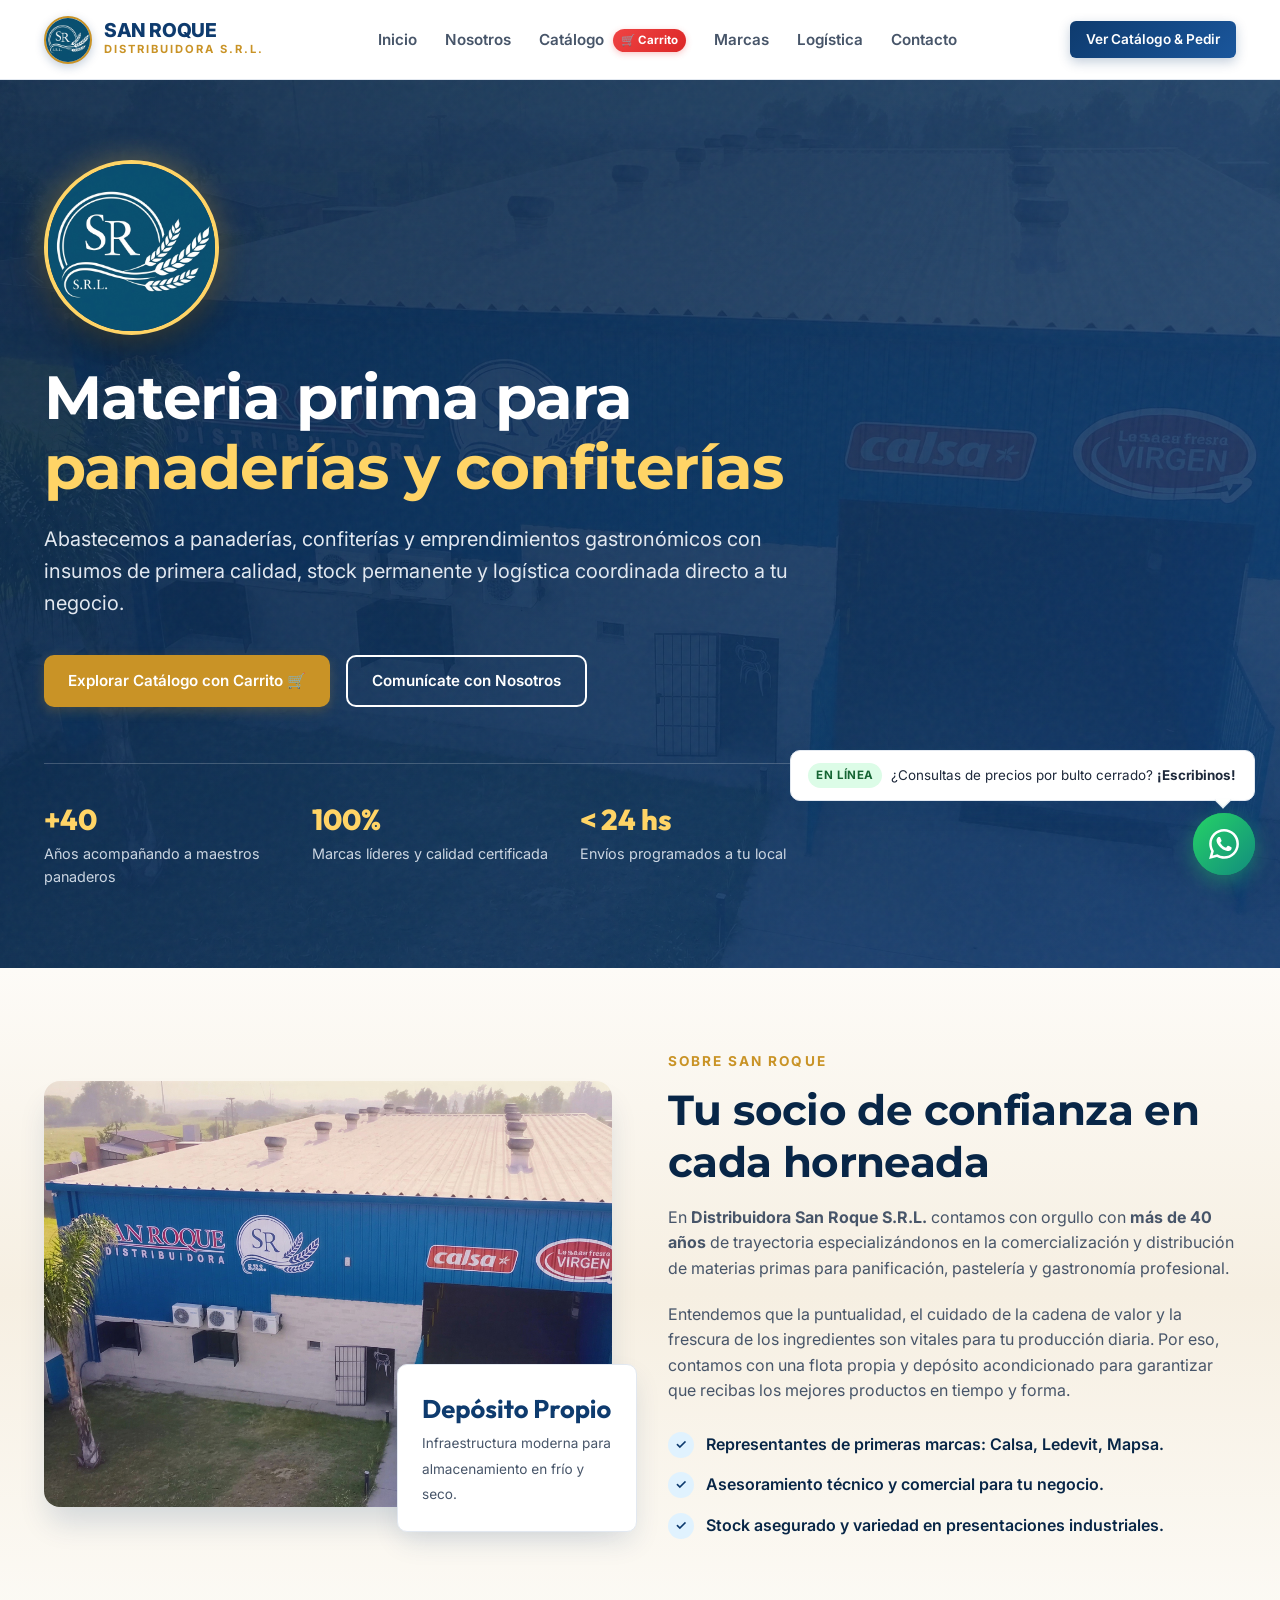
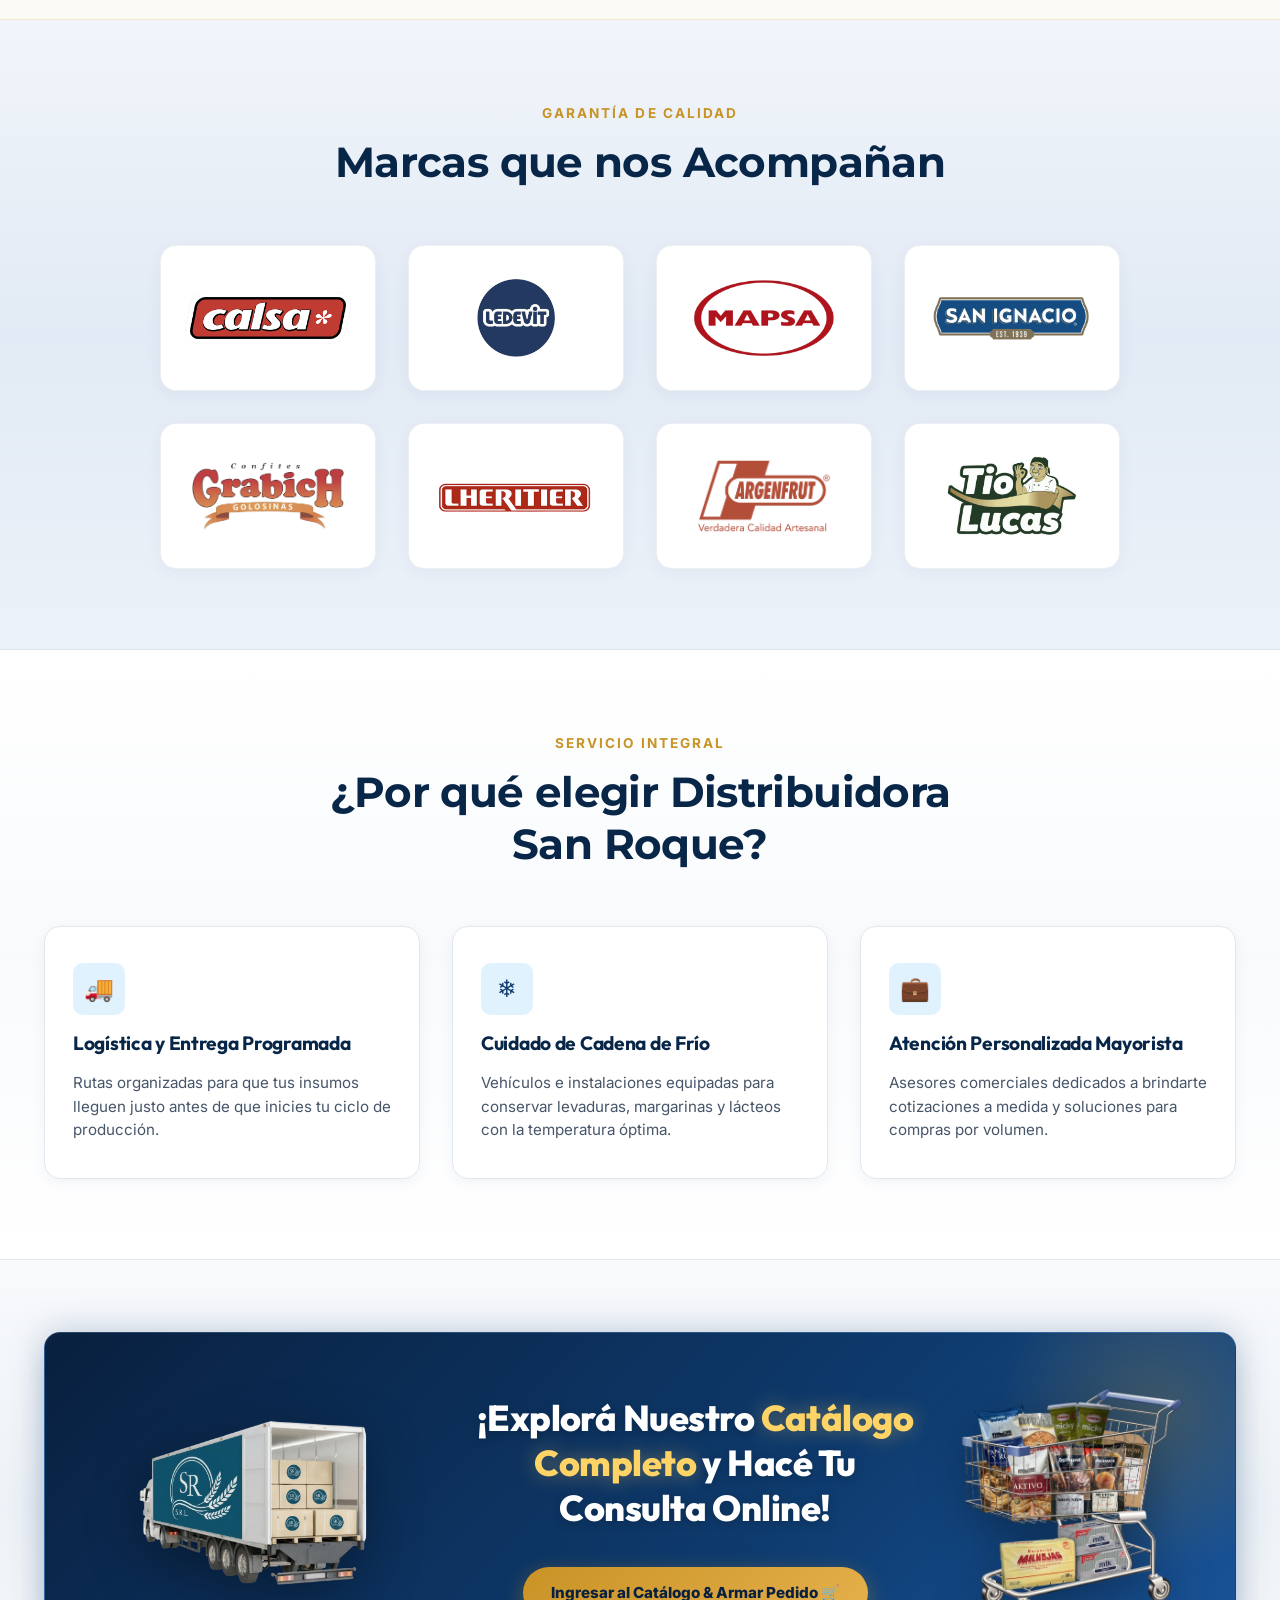
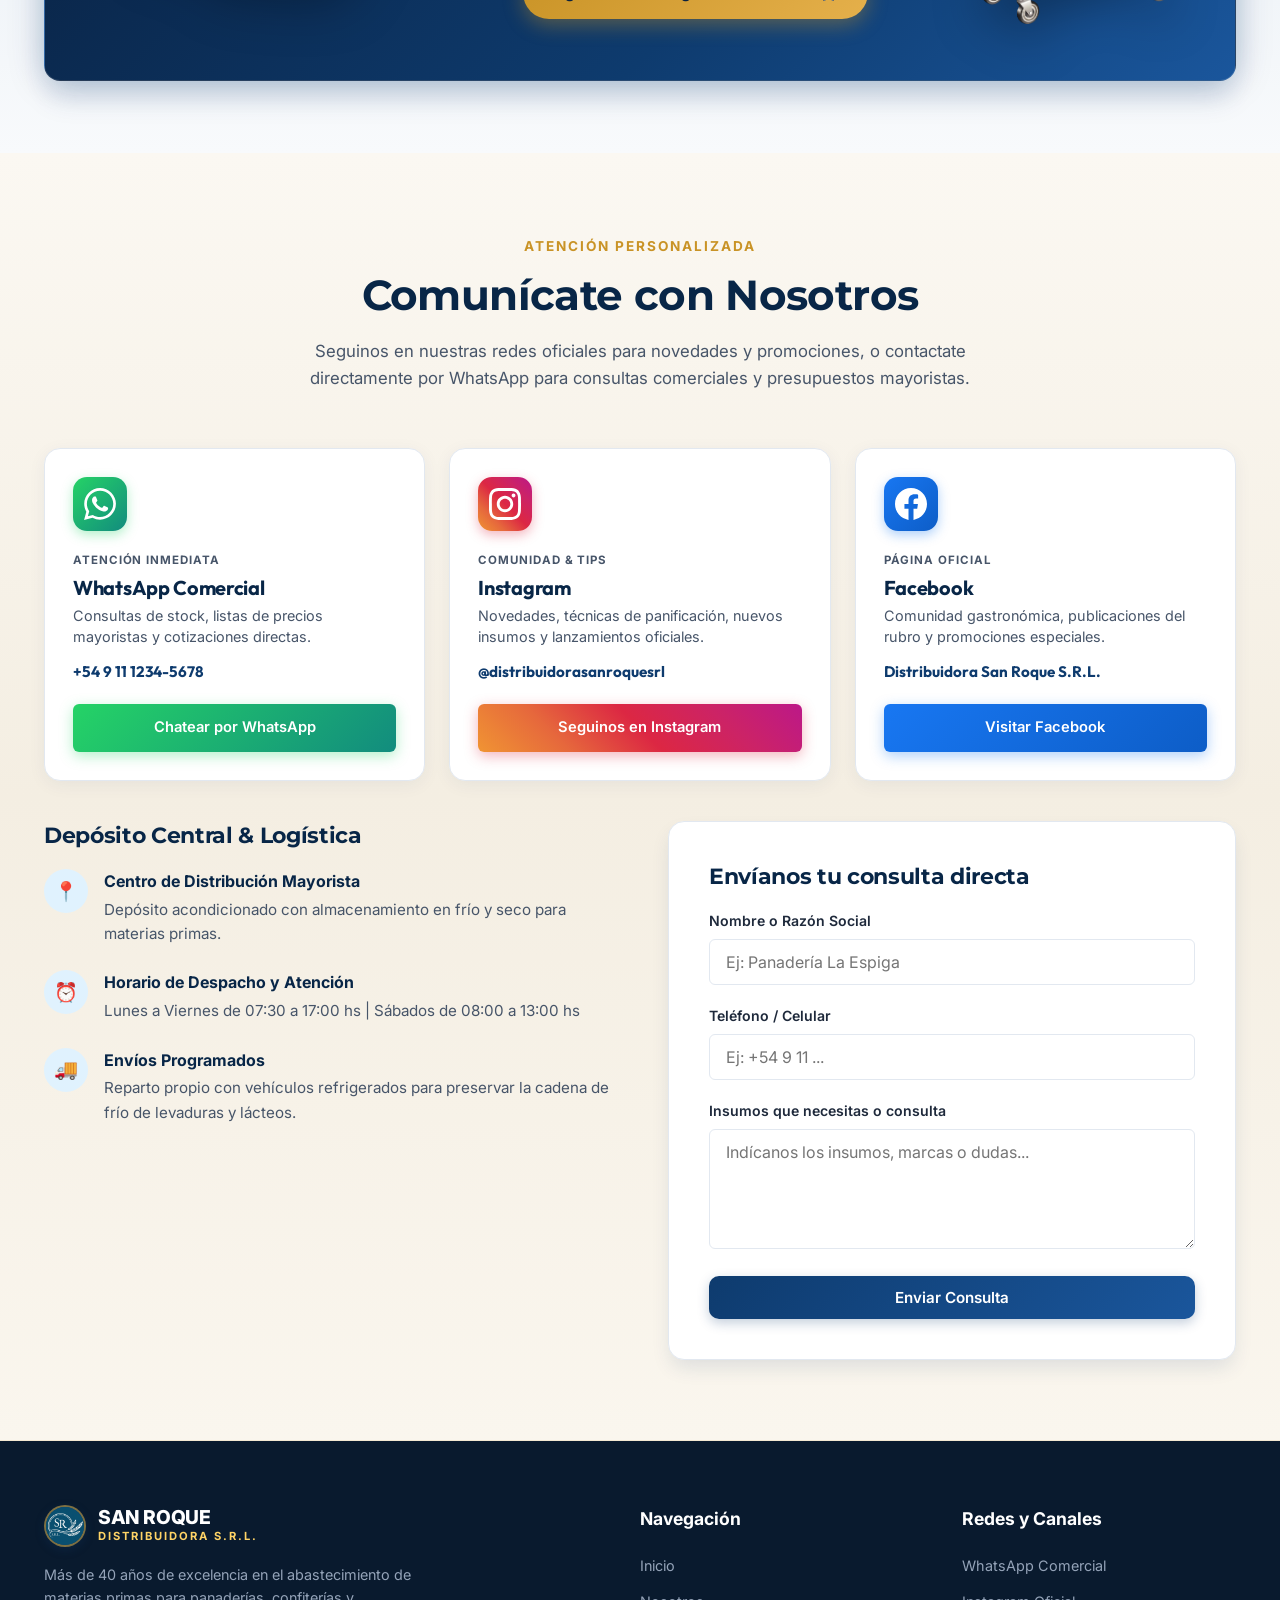
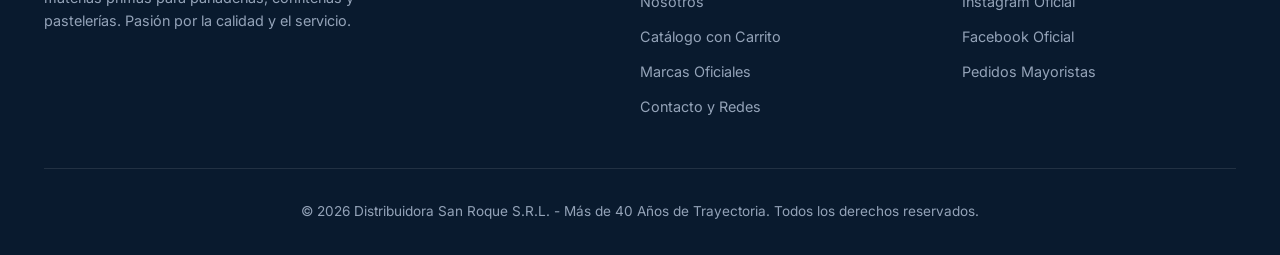
==== commit 5d793217: "Logos empresas" ====
--- a/index.html
+++ b/index.html
@@ -136,7 +136,6 @@
         <div class="section-header animate-on-scroll animate-fade-up">
           <span class="section-pill">Garantía de Calidad</span>
           <h2 class="section-title">Marcas que nos Acompañan</h2>
-          <p class="section-subtitle">Trabajamos exclusivamente con empresas referentes del rubro gastronómico.</p>
         </div>
         <div class="brands-grid" id="brands-grid">
           <!-- Se inyecta dinámicamente -->
--- a/css/style.css
+++ b/css/style.css
@@ -993,37 +993,70 @@
 
 .brands-grid {
   display: grid;
-  grid-template-columns: repeat(auto-fit, minmax(220px, 1fr));
-  gap: 1.5rem;
+  grid-template-columns: repeat(4, 1fr);
+  gap: 2rem;
+  max-width: 960px;
+  margin: 0 auto;
 }
 
 .brand-card {
   background: #ffffff;
-  border: 1px solid rgba(14, 59, 110, 0.1);
-  padding: 1.75rem 1.5rem;
-  border-radius: var(--radius-md);
-  text-align: center;
+  border: 1px solid rgba(14, 59, 110, 0.08);
+  padding: 2rem 1.5rem;
+  border-radius: 16px;
+  display: flex;
+  align-items: center;
+  justify-content: center;
+  min-height: 120px;
   box-shadow: 0 4px 15px rgba(14, 59, 110, 0.05);
-  transition: all var(--transition-fast);
+  transition: all 0.4s cubic-bezier(0.25, 0.46, 0.45, 0.94);
+  filter: grayscale(30%);
 }
 
 .brand-card:hover {
   border-color: var(--color-primary-light);
-  transform: translateY(-5px);
-  box-shadow: 0 12px 25px rgba(14, 59, 110, 0.12);
-}
-
-.brand-card h4 {
-  font-size: 1.25rem;
-  color: var(--color-primary);
-  margin-bottom: 0.5rem;
-  font-family: 'Outfit', sans-serif;
-}
-
-.brand-card p {
-  font-size: 0.88rem;
-  color: var(--text-secondary);
-  line-height: 1.45;
+  transform: translateY(-6px);
+  box-shadow: 0 16px 35px rgba(14, 59, 110, 0.14);
+  filter: grayscale(0%);
+}
+
+.brand-card img {
+  max-width: 100%;
+  max-height: 80px;
+  object-fit: contain;
+  transition: transform 0.4s cubic-bezier(0.25, 0.46, 0.45, 0.94);
+}
+
+.brand-card:hover img {
+  transform: scale(1.05);
+}
+
+@media (max-width: 768px) {
+  .brands-grid {
+    grid-template-columns: repeat(3, 1fr);
+    gap: 1.25rem;
+  }
+  .brand-card {
+    padding: 1.5rem 1rem;
+    min-height: 100px;
+  }
+  .brand-card img {
+    max-height: 60px;
+  }
+}
+
+@media (max-width: 480px) {
+  .brands-grid {
+    grid-template-columns: repeat(2, 1fr);
+    gap: 1rem;
+  }
+  .brand-card {
+    padding: 1.25rem 0.75rem;
+    min-height: 85px;
+  }
+  .brand-card img {
+    max-height: 50px;
+  }
 }
 
 /* ==========================================================================
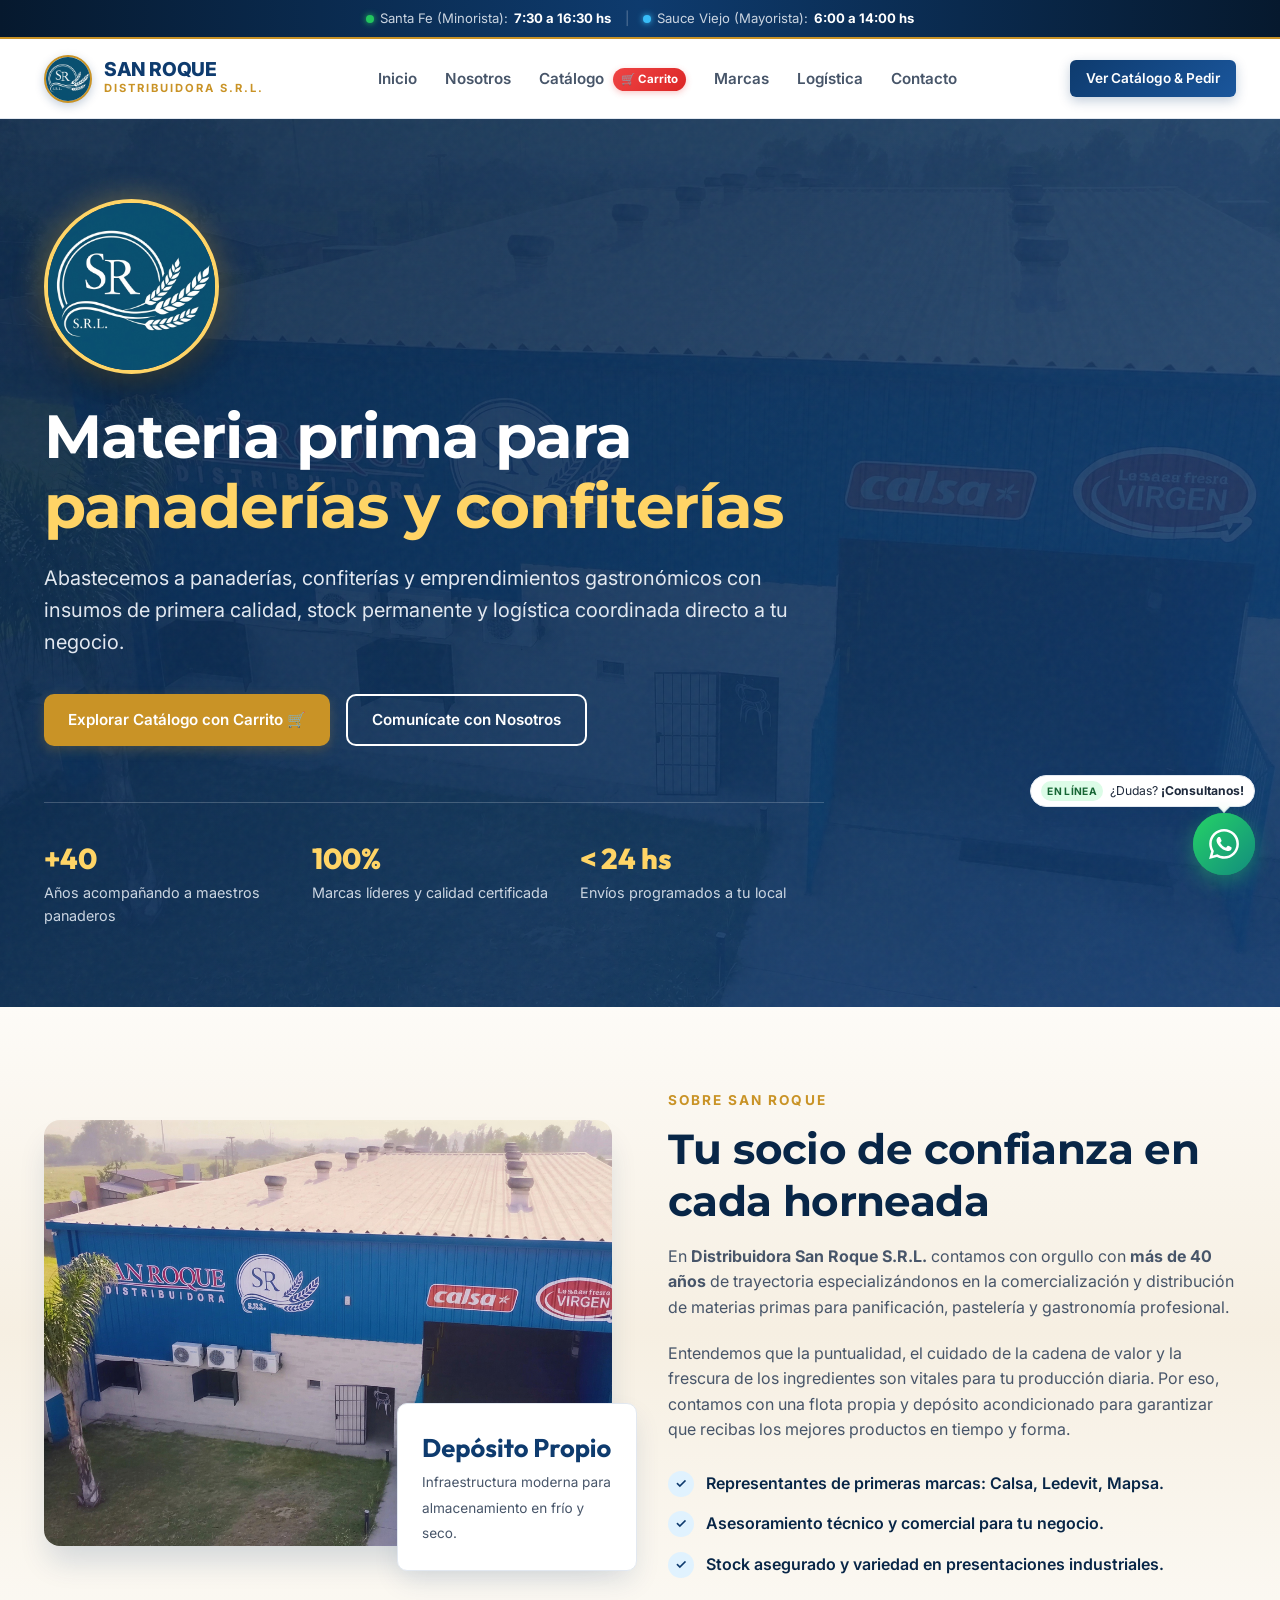
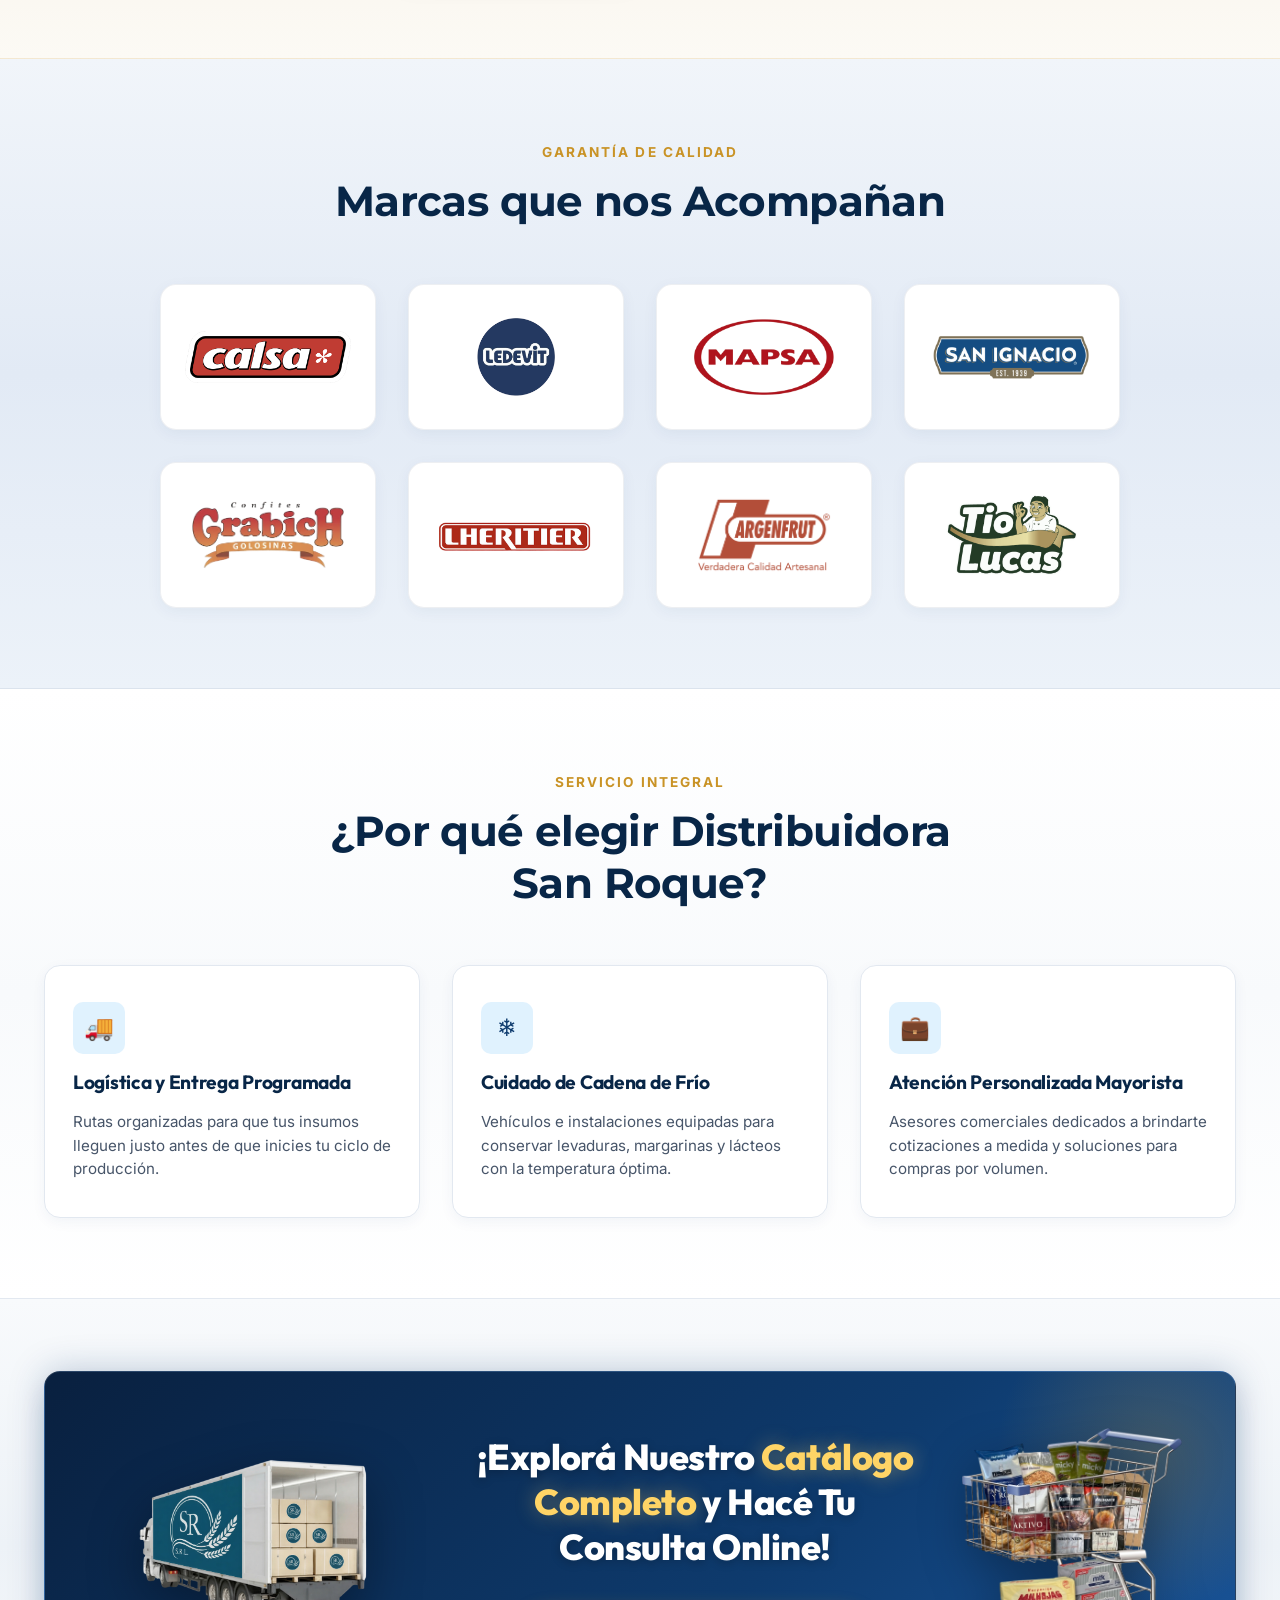
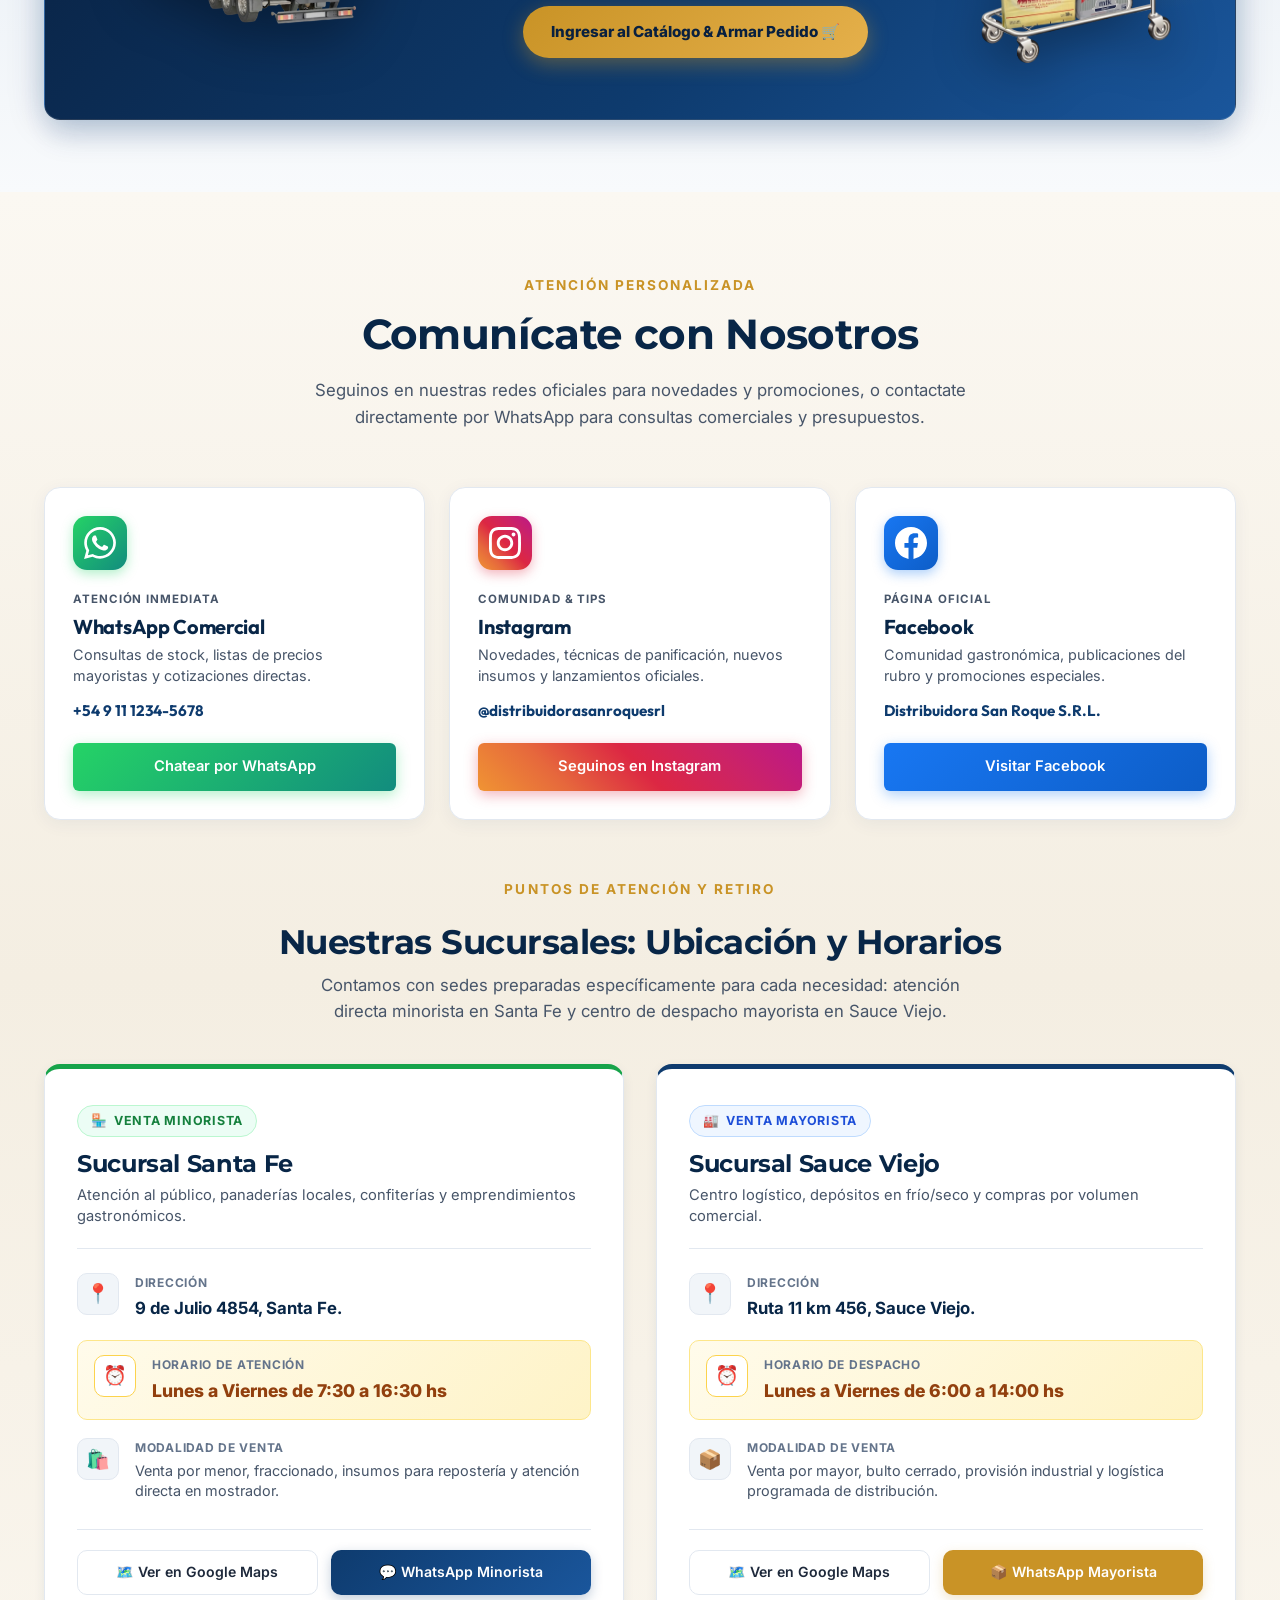
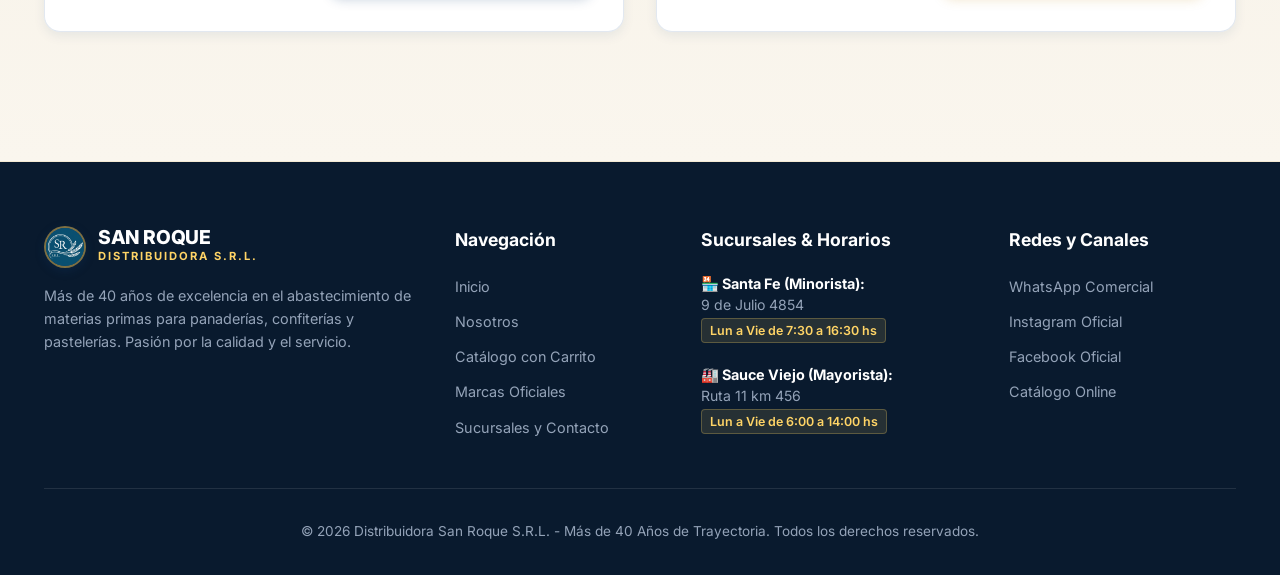
==== commit f74c0be8: "Sucursales" ====
--- a/index.html
+++ b/index.html
@@ -20,6 +20,19 @@
 </head>
 
 <body>
+
+  <!-- Barra Superior: Horarios de Sucursales -->
+  <aside class="top-promo-bar" aria-label="Horarios de Sucursales">
+    <div class="container top-promo-container">
+      <div class="top-promo-right" style="margin: 0 auto;">
+        <span class="top-promo-branch"><span class="branch-status-dot dot-retail"></span> Santa Fe (Minorista):
+          <strong>7:30 a 16:30 hs</strong></span>
+        <span class="top-promo-divider">|</span>
+        <span class="top-promo-branch"><span class="branch-status-dot dot-wholesale"></span> Sauce Viejo (Mayorista):
+          <strong>6:00 a 14:00 hs</strong></span>
+      </div>
+    </div>
+  </aside>
 
   <!-- Header & Navegación -->
   <header class="site-header">
@@ -188,12 +201,14 @@
 
             <!-- Camión que entra por la izquierda -->
             <div class="catalog-cta-truck animate-on-scroll animate-from-left">
-              <img src="imagenes de pagina/camion.png" alt="Distribución y Envíos San Roque" class="cta-img cta-truck-img" loading="lazy">
+              <img src="imagenes de pagina/camion.png" alt="Distribución y Envíos San Roque"
+                class="cta-img cta-truck-img" loading="lazy">
             </div>
 
             <!-- Carrito que entra por la derecha -->
             <div class="catalog-cta-cart animate-on-scroll animate-from-right">
-              <img src="imagenes de pagina/carrito.png" alt="Carrito de Compras Online" class="cta-img cta-cart-img" loading="lazy">
+              <img src="imagenes de pagina/carrito.png" alt="Carrito de Compras Online" class="cta-img cta-cart-img"
+                loading="lazy">
             </div>
 
             <!-- Botón de Acción debajo del título -->
@@ -215,7 +230,7 @@
           <h2 class="section-title">Comunícate con Nosotros</h2>
           <p class="section-subtitle">
             Seguinos en nuestras redes oficiales para novedades y promociones, o contactate directamente por WhatsApp
-            para consultas comerciales y presupuestos mayoristas.
+            para consultas comerciales y presupuestos.
           </p>
         </div>
 
@@ -282,59 +297,123 @@
           </div>
         </div>
 
-        <!-- Información de Depósito y Formulario de Consulta -->
-        <div class="contact-grid" style="margin-top: 2.5rem;">
-          <div class="contact-info animate-on-scroll animate-slide-right">
-            <h3 style="font-size: 1.4rem; margin-bottom: 1.25rem;">Depósito Central & Logística</h3>
-            <div class="contact-info-list">
-              <div class="contact-item">
-                <div class="contact-icon">📍</div>
-                <div>
-                  <h5>Centro de Distribución Mayorista</h5>
-                  <p>Depósito acondicionado con almacenamiento en frío y seco para materias primas.</p>
-                </div>
+        <!-- Sección de Nuestras Sucursales: Ubicación y Horarios -->
+        <div class="branches-section-wrap" id="sucursales">
+          <div class="branches-header animate-on-scroll animate-fade-up">
+            <span class="section-pill">Puntos de Atención y Retiro</span>
+            <h3 class="branches-title">Nuestras Sucursales: Ubicación y Horarios</h3>
+            <p class="branches-subtitle">
+              Contamos con sedes preparadas específicamente para cada necesidad: atención directa minorista en Santa Fe
+              y centro de despacho mayorista en Sauce Viejo.
+            </p>
+          </div>
+
+          <div class="branches-grid animate-on-scroll animate-stagger">
+            <!-- Sucursal Santa Fe (Venta Minorista) -->
+            <article class="branch-card branch-card-retail">
+              <div class="branch-card-header">
+                <div class="branch-tag-pill branch-tag-retail">
+                  <span class="branch-tag-icon">🏪</span>
+                  <span>Venta Minorista</span>
+                </div>
+                <h4 class="branch-name">Sucursal Santa Fe</h4>
+                <p class="branch-role">Atención al público, panaderías locales, confiterías y emprendimientos
+                  gastronómicos.</p>
               </div>
 
-              <div class="contact-item">
-                <div class="contact-icon">⏰</div>
-                <div>
-                  <h5>Horario de Despacho y Atención</h5>
-                  <p>Lunes a Viernes de 07:30 a 17:00 hs | Sábados de 08:00 a 13:00 hs</p>
+              <div class="branch-details-list">
+                <div class="branch-detail-item">
+                  <div class="branch-detail-icon">📍</div>
+                  <div class="branch-detail-info">
+                    <span class="branch-detail-label">Dirección</span>
+                    <strong class="branch-detail-value">9 de Julio 4854, Santa Fe.</strong>
+                  </div>
+                </div>
+
+                <div class="branch-detail-item branch-detail-highlight">
+                  <div class="branch-detail-icon">⏰</div>
+                  <div class="branch-detail-info">
+                    <span class="branch-detail-label">Horario de Atención</span>
+                    <strong class="branch-detail-value">Lunes a Viernes de 7:30 a 16:30 hs</strong>
+                  </div>
+                </div>
+
+                <div class="branch-detail-item">
+                  <div class="branch-detail-icon">🛍️</div>
+                  <div class="branch-detail-info">
+                    <span class="branch-detail-label">Modalidad de Venta</span>
+                    <span class="branch-detail-desc">Venta por menor, fraccionado, insumos para repostería y atención
+                      directa en mostrador.</span>
+                  </div>
                 </div>
               </div>
 
-              <div class="contact-item">
-                <div class="contact-icon">🚚</div>
-                <div>
-                  <h5>Envíos Programados</h5>
-                  <p>Reparto propio con vehículos refrigerados para preservar la cadena de frío de levaduras y lácteos.
-                  </p>
-                </div>
+              <div class="branch-actions">
+                <a href="https://www.google.com/maps/search/?api=1&query=9+de+Julio+4854%2C+Santa+Fe%2C+Argentina"
+                  target="_blank" rel="noopener noreferrer" class="btn btn-outline btn-branch-maps"
+                  aria-label="Ver Sucursal Santa Fe en Google Maps">
+                  <span>🗺️ Ver en Google Maps</span>
+                </a>
+                <a href="https://wa.me/5491112345678?text=Hola%20Distribuidora%20San%20Roque%2C%20quisiera%20consultar%20por%20venta%20minorista%20en%20Sucursal%20Santa%20Fe"
+                  target="_blank" rel="noopener noreferrer" class="btn btn-primary btn-branch-wa"
+                  aria-label="Consultar por WhatsApp a Sucursal Santa Fe">
+                  <span>💬 WhatsApp Minorista</span>
+                </a>
               </div>
-            </div>
-          </div>
-
-          <div class="contact-form-card animate-on-scroll animate-slide-left">
-            <h3 style="margin-bottom: 1.25rem; font-size: 1.4rem;">Envíanos tu consulta directa</h3>
-            <form id="contact-form">
-              <div class="form-group">
-                <label class="form-label" for="nombre">Nombre o Razón Social</label>
-                <input type="text" id="nombre" class="form-control" placeholder="Ej: Panadería La Espiga" required>
+            </article>
+
+            <!-- Sucursal Sauce Viejo (Venta Mayorista) -->
+            <article class="branch-card branch-card-wholesale">
+              <div class="branch-card-header">
+                <div class="branch-tag-pill branch-tag-wholesale">
+                  <span class="branch-tag-icon">🏭</span>
+                  <span>Venta Mayorista</span>
+                </div>
+                <h4 class="branch-name">Sucursal Sauce Viejo</h4>
+                <p class="branch-role">Centro logístico, depósitos en frío/seco y compras por volumen comercial.</p>
               </div>
-              <div class="form-group">
-                <label class="form-label" for="telefono">Teléfono / Celular</label>
-                <input type="tel" id="telefono" class="form-control" placeholder="Ej: +54 9 11 ..." required>
+
+              <div class="branch-details-list">
+                <div class="branch-detail-item">
+                  <div class="branch-detail-icon">📍</div>
+                  <div class="branch-detail-info">
+                    <span class="branch-detail-label">Dirección</span>
+                    <strong class="branch-detail-value">Ruta 11 km 456, Sauce Viejo.</strong>
+                  </div>
+                </div>
+
+                <div class="branch-detail-item branch-detail-highlight">
+                  <div class="branch-detail-icon">⏰</div>
+                  <div class="branch-detail-info">
+                    <span class="branch-detail-label">Horario de Despacho</span>
+                    <strong class="branch-detail-value">Lunes a Viernes de 6:00 a 14:00 hs</strong>
+                  </div>
+                </div>
+
+                <div class="branch-detail-item">
+                  <div class="branch-detail-icon">📦</div>
+                  <div class="branch-detail-info">
+                    <span class="branch-detail-label">Modalidad de Venta</span>
+                    <span class="branch-detail-desc">Venta por mayor, bulto cerrado, provisión industrial y logística
+                      programada de distribución.</span>
+                  </div>
+                </div>
               </div>
-              <div class="form-group">
-                <label class="form-label" for="mensaje">Insumos que necesitas o consulta</label>
-                <textarea id="mensaje" class="form-control" placeholder="Indícanos los insumos, marcas o dudas..."
-                  required></textarea>
+
+              <div class="branch-actions">
+                <a href="https://maps.app.goo.gl/dnDrXabBxdUQSrgG8" target="_blank" rel="noopener noreferrer"
+                  class="btn btn-outline btn-branch-maps" aria-label="Ver Sucursal Sauce Viejo en Google Maps">
+                  <span>🗺️ Ver en Google Maps</span>
+                </a>
+                <a href="https://wa.me/5491112345678?text=Hola%20Distribuidora%20San%20Roque%2C%20quisiera%20hacer%20un%20pedido%20mayorista%20en%20Sucursal%20Sauce%20Viejo"
+                  target="_blank" rel="noopener noreferrer" class="btn btn-secondary btn-branch-wa"
+                  aria-label="Consultar por WhatsApp a Sucursal Sauce Viejo">
+                  <span>📦 WhatsApp Mayorista</span>
+                </a>
               </div>
-              <button type="submit" class="btn btn-primary" id="btn-submit-contact" style="width: 100%;">
-                <span>Enviar Consulta</span>
-              </button>
-            </form>
-          </div>
+            </article>
+          </div>
+
         </div>
       </div>
     </section>
@@ -364,7 +443,23 @@
             <li><a href="#nosotros">Nosotros</a></li>
             <li><a href="catalogo.html">Catálogo con Carrito</a></li>
             <li><a href="#marcas">Marcas Oficiales</a></li>
-            <li><a href="#contacto">Contacto y Redes</a></li>
+            <li><a href="#contacto">Sucursales y Contacto</a></li>
+          </ul>
+        </div>
+        <div class="footer-col footer-col-branches">
+          <h5>Sucursales & Horarios</h5>
+          <ul class="footer-links footer-branches-list">
+            <li>
+              <strong>🏪 Santa Fe (Minorista):</strong><br>
+              <span>9 de Julio 4854</span><br>
+              <span class="footer-schedule-badge">Lun a Vie de 7:30 a 16:30 hs</span>
+            </li>
+            <li style="margin-top: 0.75rem;">
+              <strong>🏭 Sauce Viejo (Mayorista):</strong><br>
+              <span>Ruta 11 km 456</span><br>
+              <span class="footer-schedule-badge">Lun a Vie de 6:00 a 14:00 hs</span>
+            </li>
+
           </ul>
         </div>
         <div class="footer-col">
@@ -376,7 +471,7 @@
                 rel="noopener noreferrer">Instagram Oficial</a></li>
             <li><a href="https://www.facebook.com/DISTSANROQUESRL/?locale=es_LA" target="_blank"
                 rel="noopener noreferrer">Facebook Oficial</a></li>
-            <li><a href="catalogo.html">Pedidos Mayoristas</a></li>
+            <li><a href="catalogo.html">Catálogo Online</a></li>
           </ul>
         </div>
       </div>
@@ -391,7 +486,7 @@
   <div class="floating-whatsapp-wrapper" id="whatsapp-wrapper">
     <div class="whatsapp-tooltip" id="whatsapp-tooltip">
       <span class="tooltip-badge">En línea</span>
-      <p>¿Consultas de precios por bulto cerrado? <strong>¡Escribinos!</strong></p>
+      <p>¿Dudas? <strong>¡Consultanos!</strong></p>
     </div>
     <a href="https://wa.me/5491112345678?text=Hola%20Distribuidora%20San%20Roque%2C%20quisiera%20hacer%20una%20consulta"
       target="_blank" rel="noopener noreferrer" class="floating-whatsapp" aria-label="Contactar por WhatsApp">
@@ -410,9 +505,9 @@
       <span class="mobile-nav-icon">🏠</span>
       <span class="mobile-nav-label">Inicio</span>
     </a>
-    <a href="#nosotros" class="mobile-nav-item" id="mob-nav-nosotros">
-      <span class="mobile-nav-icon">ℹ️</span>
-      <span class="mobile-nav-label">Nosotros</span>
+    <a href="#sucursales" class="mobile-nav-item" id="mob-nav-nosotros">
+      <span class="mobile-nav-icon">🏪</span>
+      <span class="mobile-nav-label">Sucursales</span>
     </a>
     <a href="catalogo.html" class="mobile-nav-item" id="mob-nav-catalogo">
       <span class="mobile-nav-icon">🛒</span>
--- a/css/style.css
+++ b/css/style.css
@@ -117,6 +117,98 @@
   line-height: 1.25;
   color: var(--color-primary-dark);
   letter-spacing: -0.015em;
+}
+
+/* ==========================================================================
+   Barra Superior de Promoción (Top Promo Bar)
+   ========================================================================== */
+.top-promo-bar {
+  background: linear-gradient(90deg, #06192e 0%, #0e3b6e 50%, #06192e 100%);
+  border-bottom: 2px solid #c99326;
+  color: #f8fafc;
+  padding: 0.5rem 0;
+  font-size: 0.86rem;
+  z-index: 1001;
+  position: relative;
+}
+
+.top-promo-container {
+  display: flex;
+  align-items: center;
+  justify-content: space-between;
+  flex-wrap: wrap;
+  gap: 0.6rem;
+}
+
+.top-promo-left {
+  display: inline-flex;
+  align-items: center;
+  gap: 0.6rem;
+  font-weight: 500;
+}
+
+.top-promo-badge {
+  background: #c99326;
+  color: #06192e;
+  font-size: 0.74rem;
+  font-weight: 800;
+  text-transform: uppercase;
+  letter-spacing: 0.06em;
+  padding: 0.2rem 0.6rem;
+  border-radius: var(--radius-full);
+  display: inline-flex;
+  align-items: center;
+  gap: 0.3rem;
+  box-shadow: 0 2px 6px rgba(201, 147, 38, 0.4);
+}
+
+.top-promo-text {
+  color: #f1f5f9;
+}
+
+.top-promo-text strong {
+  color: #ffd466;
+  font-weight: 700;
+}
+
+.top-promo-right {
+  display: inline-flex;
+  align-items: center;
+  gap: 0.85rem;
+  font-size: 0.82rem;
+  color: #cbd5e1;
+}
+
+.top-promo-branch {
+  display: inline-flex;
+  align-items: center;
+  gap: 0.4rem;
+}
+
+.top-promo-branch strong {
+  color: #ffffff;
+}
+
+.branch-status-dot {
+  width: 8px;
+  height: 8px;
+  border-radius: 50%;
+  display: inline-block;
+  box-shadow: 0 0 6px currentColor;
+}
+
+.dot-retail {
+  background-color: #22c55e;
+  color: #22c55e;
+}
+
+.dot-wholesale {
+  background-color: #38bdf8;
+  color: #38bdf8;
+}
+
+.top-promo-divider {
+  color: rgba(255, 255, 255, 0.3);
 }
 
 /* ==========================================================================
@@ -1443,87 +1535,231 @@
   box-shadow: 0 4px 14px rgba(24, 119, 242, 0.35);
 }
 
-.contact-grid {
+/* ==========================================================================
+   Sucursales: Ubicación y Horarios (Santa Fe Minorista & Sauce Viejo Mayorista)
+   ========================================================================== */
+.branches-section-wrap {
+  margin-top: 3.5rem;
+}
+
+.branches-header {
+  text-align: center;
+  margin-bottom: 2.5rem;
+}
+
+.branches-title {
+  font-size: 2.1rem;
+  color: var(--color-primary-dark);
+  margin-top: 0.5rem;
+  margin-bottom: 0.6rem;
+}
+
+.branches-subtitle {
+  color: var(--text-secondary);
+  font-size: 1.05rem;
+  max-width: 680px;
+  margin: 0 auto;
+  line-height: 1.55;
+}
+
+.branches-grid {
   display: grid;
-  grid-template-columns: 1fr 1fr;
-  gap: 3.5rem;
-}
-
-.contact-info-list {
+  grid-template-columns: repeat(auto-fit, minmax(340px, 1fr));
+  gap: 2rem;
+  margin-bottom: 3rem;
+}
+
+.branch-card {
+  background: var(--bg-surface);
+  border-radius: var(--radius-lg);
+  padding: 2.25rem 2rem;
+  border: 1px solid var(--border-color);
+  box-shadow: var(--shadow-md);
   display: flex;
   flex-direction: column;
-  gap: 1.5rem;
-  margin-top: 1.25rem;
-}
-
-.contact-item {
+  position: relative;
+  overflow: hidden;
+  transition: transform var(--transition-fast), box-shadow var(--transition-fast), border-color var(--transition-fast);
+}
+
+.branch-card:hover {
+  transform: translateY(-5px);
+  box-shadow: var(--shadow-xl);
+}
+
+.branch-card-retail {
+  border-top: 5px solid #16a34a;
+}
+
+.branch-card-wholesale {
+  border-top: 5px solid var(--color-primary);
+}
+
+.branch-card-header {
+  margin-bottom: 1.5rem;
+  border-bottom: 1px solid var(--border-color);
+  padding-bottom: 1.25rem;
+}
+
+.branch-tag-pill {
+  display: inline-flex;
+  align-items: center;
+  gap: 0.4rem;
+  font-size: 0.78rem;
+  font-weight: 700;
+  text-transform: uppercase;
+  letter-spacing: 0.06em;
+  padding: 0.3rem 0.8rem;
+  border-radius: var(--radius-full);
+  margin-bottom: 0.75rem;
+}
+
+.branch-tag-retail {
+  background-color: #ecfdf5;
+  color: #15803d;
+  border: 1px solid #bbf7d0;
+}
+
+.branch-tag-wholesale {
+  background-color: #eff6ff;
+  color: #1d4ed8;
+  border: 1px solid #bfdbfe;
+}
+
+.branch-name {
+  font-size: 1.5rem;
+  color: var(--color-primary-dark);
+  margin-bottom: 0.4rem;
+}
+
+.branch-role {
+  color: var(--text-secondary);
+  font-size: 0.92rem;
+  line-height: 1.45;
+}
+
+.branch-details-list {
+  display: flex;
+  flex-direction: column;
+  gap: 1.15rem;
+  flex: 1;
+}
+
+.branch-detail-item {
   display: flex;
   gap: 1rem;
   align-items: flex-start;
 }
 
-.contact-icon {
-  width: 44px;
-  height: 44px;
-  border-radius: 50%;
-  background-color: #e0f2fe;
-  color: var(--color-primary);
+.branch-detail-icon {
+  width: 42px;
+  height: 42px;
+  border-radius: 10px;
+  background-color: #f1f5f9;
   display: flex;
   align-items: center;
   justify-content: center;
   font-size: 1.2rem;
   flex-shrink: 0;
-}
-
-.contact-item h5 {
-  font-size: 1rem;
+  border: 1px solid #e2e8f0;
+}
+
+.branch-detail-info {
+  display: flex;
+  flex-direction: column;
+  gap: 0.2rem;
+}
+
+.branch-detail-label {
+  font-size: 0.75rem;
+  text-transform: uppercase;
+  letter-spacing: 0.06em;
+  font-weight: 700;
+  color: var(--text-muted);
+}
+
+.branch-detail-value {
+  font-size: 1.05rem;
   color: var(--color-primary-dark);
-  margin-bottom: 0.2rem;
-}
-
-.contact-item p {
+}
+
+.branch-detail-desc {
+  font-size: 0.9rem;
   color: var(--text-secondary);
-  font-size: 0.95rem;
-}
-
-.contact-form-card {
-  background: var(--bg-surface);
-  padding: 2.5rem;
-  border-radius: var(--radius-lg);
-  border: 1px solid var(--border-color);
-  box-shadow: var(--shadow-lg);
-}
-
-.form-group {
-  margin-bottom: 1.25rem;
-}
-
-.form-label {
-  display: block;
+  line-height: 1.4;
+}
+
+.branch-detail-highlight {
+  background: linear-gradient(135deg, #fffbeb 0%, #fef3c7 100%);
+  padding: 0.85rem 1rem;
+  border-radius: var(--radius-md);
+  border: 1px solid #fde68a;
+}
+
+.branch-detail-highlight .branch-detail-icon {
+  background: #ffffff;
+  border-color: #fcd34d;
+}
+
+.branch-detail-highlight .branch-detail-value {
+  color: #92400e;
+  font-weight: 800;
+  font-size: 1.1rem;
+}
+
+.branch-actions {
+  display: flex;
+  gap: 0.85rem;
+  margin-top: 1.75rem;
+  padding-top: 1.25rem;
+  border-top: 1px solid var(--border-color);
+}
+
+.btn-branch-maps {
+  flex: 1;
+  background-color: #ffffff;
+  border: 1.5px solid var(--border-color);
+  color: var(--text-primary);
   font-size: 0.88rem;
+  display: inline-flex;
+  align-items: center;
+  justify-content: center;
+  gap: 0.4rem;
+  padding: 0.65rem 0.8rem;
+  border-radius: var(--radius-md);
+  text-decoration: none;
   font-weight: 600;
-  margin-bottom: 0.4rem;
-  color: var(--text-primary);
-}
-
-.form-control {
-  width: 100%;
-  padding: 0.75rem 1rem;
-  border-radius: var(--radius-sm);
-  border: 1px solid var(--border-color);
-  background-color: #fff;
   transition: all var(--transition-fast);
 }
 
-.form-control:focus {
-  outline: none;
+.btn-branch-maps:hover {
   border-color: var(--color-primary);
-  box-shadow: 0 0 0 3px rgba(14, 59, 110, 0.12);
-}
-
-textarea.form-control {
-  min-height: 120px;
-  resize: vertical;
+  color: var(--color-primary);
+  background-color: #f8fafc;
+  transform: translateY(-2px);
+}
+
+.btn-branch-wa {
+  flex: 1.1;
+  font-size: 0.88rem;
+  display: inline-flex;
+  align-items: center;
+  justify-content: center;
+  gap: 0.4rem;
+  padding: 0.65rem 0.8rem;
+  border-radius: var(--radius-md);
+  text-decoration: none;
+  font-weight: 600;
+  transition: all var(--transition-fast);
+}
+
+/* Catálogo: Encabezado de Pills */
+.catalogo-hero-header-pills {
+  display: flex;
+  flex-wrap: wrap;
+  gap: 0.75rem;
+  align-items: center;
+  margin-bottom: 1.5rem;
 }
 
 /* ==========================================================================
@@ -1538,9 +1774,31 @@
 
 .footer-grid {
   display: grid;
-  grid-template-columns: 2fr 1fr 1fr;
-  gap: 3rem;
+  grid-template-columns: 1.8fr 1fr 1.3fr 1.1fr;
+  gap: 2.5rem;
   margin-bottom: 3rem;
+}
+
+.footer-branches-list li {
+  line-height: 1.45;
+  font-size: 0.88rem;
+}
+
+.footer-branches-list strong {
+  color: #ffffff;
+  font-size: 0.9rem;
+}
+
+.footer-schedule-badge {
+  display: inline-block;
+  background: rgba(255, 212, 102, 0.12);
+  color: #ffd466;
+  font-size: 0.78rem;
+  font-weight: 600;
+  padding: 0.15rem 0.5rem;
+  border-radius: 4px;
+  border: 1px solid rgba(255, 212, 102, 0.25);
+  margin-top: 0.2rem;
 }
 
 .footer-brand h3 {
@@ -1765,31 +2023,37 @@
 
 .whatsapp-tooltip {
   position: absolute;
-  bottom: 74px;
+  bottom: 68px;
   right: 0;
   background: #ffffff;
   color: var(--text-primary);
-  padding: 0.75rem 1.1rem;
-  border-radius: var(--radius-md);
-  box-shadow: 0 10px 25px -3px rgba(14, 59, 110, 0.15);
+  padding: 0.32rem 0.65rem;
+  border-radius: var(--radius-full);
+  box-shadow: 0 6px 18px -2px rgba(14, 59, 110, 0.12);
   border: 1px solid var(--border-color);
   white-space: nowrap;
-  font-size: 0.84rem;
-  display: flex;
-  align-items: center;
-  gap: 0.6rem;
+  font-size: 0.76rem;
+  display: flex;
+  align-items: center;
+  gap: 0.4rem;
   animation: tooltipBounce 6.5s ease-in-out infinite;
   cursor: pointer;
   transition: opacity var(--transition-fast), transform var(--transition-fast);
 }
 
+.whatsapp-tooltip p {
+  margin: 0;
+  font-size: 0.76rem;
+  line-height: 1.2;
+}
+
 .whatsapp-tooltip::after {
   content: '';
   position: absolute;
-  bottom: -6px;
-  right: 25px;
-  width: 12px;
-  height: 12px;
+  bottom: -5px;
+  right: 26px;
+  width: 8px;
+  height: 8px;
   background: #ffffff;
   border-right: 1px solid var(--border-color);
   border-bottom: 1px solid var(--border-color);
@@ -1800,11 +2064,11 @@
   background: #dcfce7;
   color: #166534;
   font-weight: 700;
-  font-size: 0.72rem;
-  padding: 0.2rem 0.5rem;
+  font-size: 0.64rem;
+  padding: 0.12rem 0.4rem;
   border-radius: var(--radius-full);
   text-transform: uppercase;
-  letter-spacing: 0.04em;
+  letter-spacing: 0.03em;
 }
 
 /* ==========================================================================
@@ -2789,10 +3053,32 @@
    ========================================================================== */
 @media (max-width: 992px) {
 
+  .top-promo-container {
+    flex-direction: column;
+    text-align: center;
+    gap: 0.4rem;
+  }
+
+  .top-promo-left,
+  .top-promo-right {
+    justify-content: center;
+  }
+
   .about-grid,
-  .contact-grid {
+  .branches-grid {
     grid-template-columns: 1fr;
-    gap: 2.5rem;
+    gap: 2rem;
+  }
+
+  .shipping-promo-body {
+    grid-template-columns: 1fr;
+    text-align: center;
+    justify-items: center;
+    gap: 1.5rem;
+  }
+
+  .shipping-promo-description {
+    margin: 0 auto;
   }
 
   .about-floating-card {
@@ -2805,7 +3091,7 @@
   }
 
   .footer-grid {
-    grid-template-columns: 1fr;
+    grid-template-columns: 1fr 1fr;
     gap: 2rem;
   }
 
@@ -2838,7 +3124,7 @@
 @media (max-width: 768px) {
   /* Espacio inferior para la barra de navegación móvil solo en catálogo */
   body.page-catalogo {
-    padding-bottom: 74px;
+    padding-bottom: 82px;
   }
 
   /* Header compacto tipo App Bar */
@@ -3125,10 +3411,13 @@
     right: 16px !important;
   }
 
-  /* Banner Hero de Catálogo en Móvil: Compacto y enfocado a los productos */
+  /* Banner Hero de Catálogo en Móvil: Con el mismo tono azul corporativo de la versión web */
   .catalogo-hero {
-    padding: 1.25rem 0 0.85rem !important;
-    background: linear-gradient(180deg, rgba(14, 59, 110, 0.05) 0%, rgba(248, 250, 252, 0) 100%) !important;
+    padding: 1.75rem 0 1.25rem !important;
+    background: radial-gradient(circle at 85% 20%, rgba(255, 212, 102, 0.12) 0%, transparent 45%),
+                linear-gradient(135deg, #071c36 0%, #0d2e59 50%, #154784 100%) !important;
+    color: #ffffff !important;
+    border-bottom: 1px solid rgba(255, 255, 255, 0.12) !important;
   }
 
   .catalogo-hero-content {
@@ -3136,57 +3425,78 @@
   }
 
   .catalogo-hero .hero-pill {
-    font-size: 0.72rem !important;
-    padding: 0.22rem 0.75rem !important;
-    margin-bottom: 0.45rem !important;
+    font-size: 0.74rem !important;
+    padding: 0.28rem 0.85rem !important;
+    margin-bottom: 0.6rem !important;
     display: inline-flex !important;
+    background: rgba(255, 255, 255, 0.16) !important;
+    border: 1px solid rgba(255, 255, 255, 0.35) !important;
+    color: #ffd875 !important;
   }
 
   .catalogo-hero-title {
-    font-size: 1.35rem !important;
-    line-height: 1.22 !important;
-    margin-bottom: 0.35rem !important;
+    font-size: 1.45rem !important;
+    line-height: 1.25 !important;
+    margin-bottom: 0.4rem !important;
     text-align: center !important;
+    color: #ffffff !important;
     letter-spacing: -0.01em !important;
   }
 
+  .catalogo-hero-title span {
+    color: #ffd466 !important;
+  }
+
   .catalogo-hero-desc {
-    font-size: 0.82rem !important;
-    line-height: 1.4 !important;
-    margin-bottom: 0.85rem !important;
+    font-size: 0.84rem !important;
+    line-height: 1.45 !important;
+    margin-bottom: 1rem !important;
     margin-left: auto !important;
     margin-right: auto !important;
-    max-width: 92% !important;
-    color: var(--text-secondary) !important;
+    max-width: 95% !important;
+    color: #e2e8f0 !important;
     text-align: center !important;
   }
 
   /* Controles de Búsqueda y Filtros en Móvil */
   .catalog-controls {
     margin-bottom: 0.85rem !important;
-    gap: 0.65rem !important;
+    gap: 0.75rem !important;
   }
 
   .search-box {
     border-radius: var(--radius-full) !important;
-    padding: 0.5rem 0.95rem !important;
-    box-shadow: 0 2px 10px rgba(14, 59, 110, 0.06) !important;
-    border: 1.5px solid #e2e8f0 !important;
+    padding: 0 !important;
+    box-shadow: 0 4px 15px rgba(0, 0, 0, 0.25) !important;
+    border: 1px solid rgba(255, 255, 255, 0.2) !important;
     background: #ffffff !important;
+    width: 100% !important;
   }
 
   .search-box input {
-    font-size: 0.84rem !important;
+    font-size: 0.85rem !important;
+    padding: 0.65rem 1rem 0.65rem 2.7rem !important;
+    border: none !important;
+    background: transparent !important;
+    color: var(--text-primary) !important;
+    width: 100% !important;
+    border-radius: var(--radius-full) !important;
+  }
+
+  .search-box .search-icon {
+    left: 1rem !important;
+    color: var(--text-muted) !important;
+    font-size: 0.95rem !important;
   }
 
   .filter-pills {
     display: flex !important;
     overflow-x: auto !important;
     white-space: nowrap !important;
-    padding: 0.15rem 0.35rem 0.45rem !important;
+    padding: 0.25rem 0.35rem 0.5rem !important;
     margin-left: -0.5rem !important;
     margin-right: -0.5rem !important;
-    gap: 0.45rem !important;
+    gap: 0.5rem !important;
     -webkit-overflow-scrolling: touch !important;
     scrollbar-width: none !important;
   }
@@ -3197,12 +3507,24 @@
 
   .filter-btn {
     flex-shrink: 0 !important;
-    padding: 0.42rem 0.85rem !important;
+    padding: 0.45rem 0.95rem !important;
     font-size: 0.78rem !important;
     font-weight: 600 !important;
     border-radius: var(--radius-full) !important;
     min-height: 34px !important;
+    background: #ffffff !important;
+    color: var(--text-secondary) !important;
+    border: 1px solid rgba(255, 255, 255, 0.4) !important;
+    box-shadow: 0 2px 6px rgba(0, 0, 0, 0.15) !important;
     transition: all 0.2s ease !important;
+  }
+
+  .filter-btn.active {
+    background: #ffd466 !important;
+    color: #071c36 !important;
+    border-color: #ffd466 !important;
+    font-weight: 700 !important;
+    box-shadow: 0 2px 10px rgba(255, 212, 102, 0.4) !important;
   }
 
   .catalogo-status-bar {
@@ -3210,9 +3532,10 @@
     flex-direction: row !important;
     justify-content: space-between !important;
     align-items: center !important;
-    padding-top: 0.3rem !important;
-    font-size: 0.78rem !important;
-    color: var(--text-muted) !important;
+    padding-top: 0.6rem !important;
+    font-size: 0.82rem !important;
+    color: #cbd5e1 !important;
+    border-top: 1px solid rgba(255, 255, 255, 0.15) !important;
     font-weight: 600 !important;
   }
 
@@ -3608,7 +3931,7 @@
     bottom: 0 !important;
     left: 0 !important;
     right: 0 !important;
-    height: 60px !important;
+    height: 68px !important;
     background: #ffffff !important;
     border-top: 1px solid #e2e8f0 !important;
     box-shadow: 0 -4px 20px rgba(14, 59, 110, 0.07) !important;
@@ -3644,7 +3967,7 @@
   }
 
   .mobile-nav-icon {
-    font-size: 1.25rem !important;
+    font-size: 1.45rem !important;
     line-height: 1 !important;
     margin-bottom: 0.15rem !important;
   }
@@ -3674,7 +3997,7 @@
   }
 
   .mobile-nav-label {
-    font-size: 0.66rem !important;
+    font-size: 0.72rem !important;
     font-weight: 600 !important;
     letter-spacing: 0.01em !important;
   }
@@ -3739,4 +4062,14 @@
     transform: translateY(0);
     opacity: 1;
   }
+}
+
+@media (max-width: 600px) {
+  .footer-grid {
+    grid-template-columns: 1fr;
+  }
+
+  .branch-actions {
+    flex-direction: column;
+  }
 }
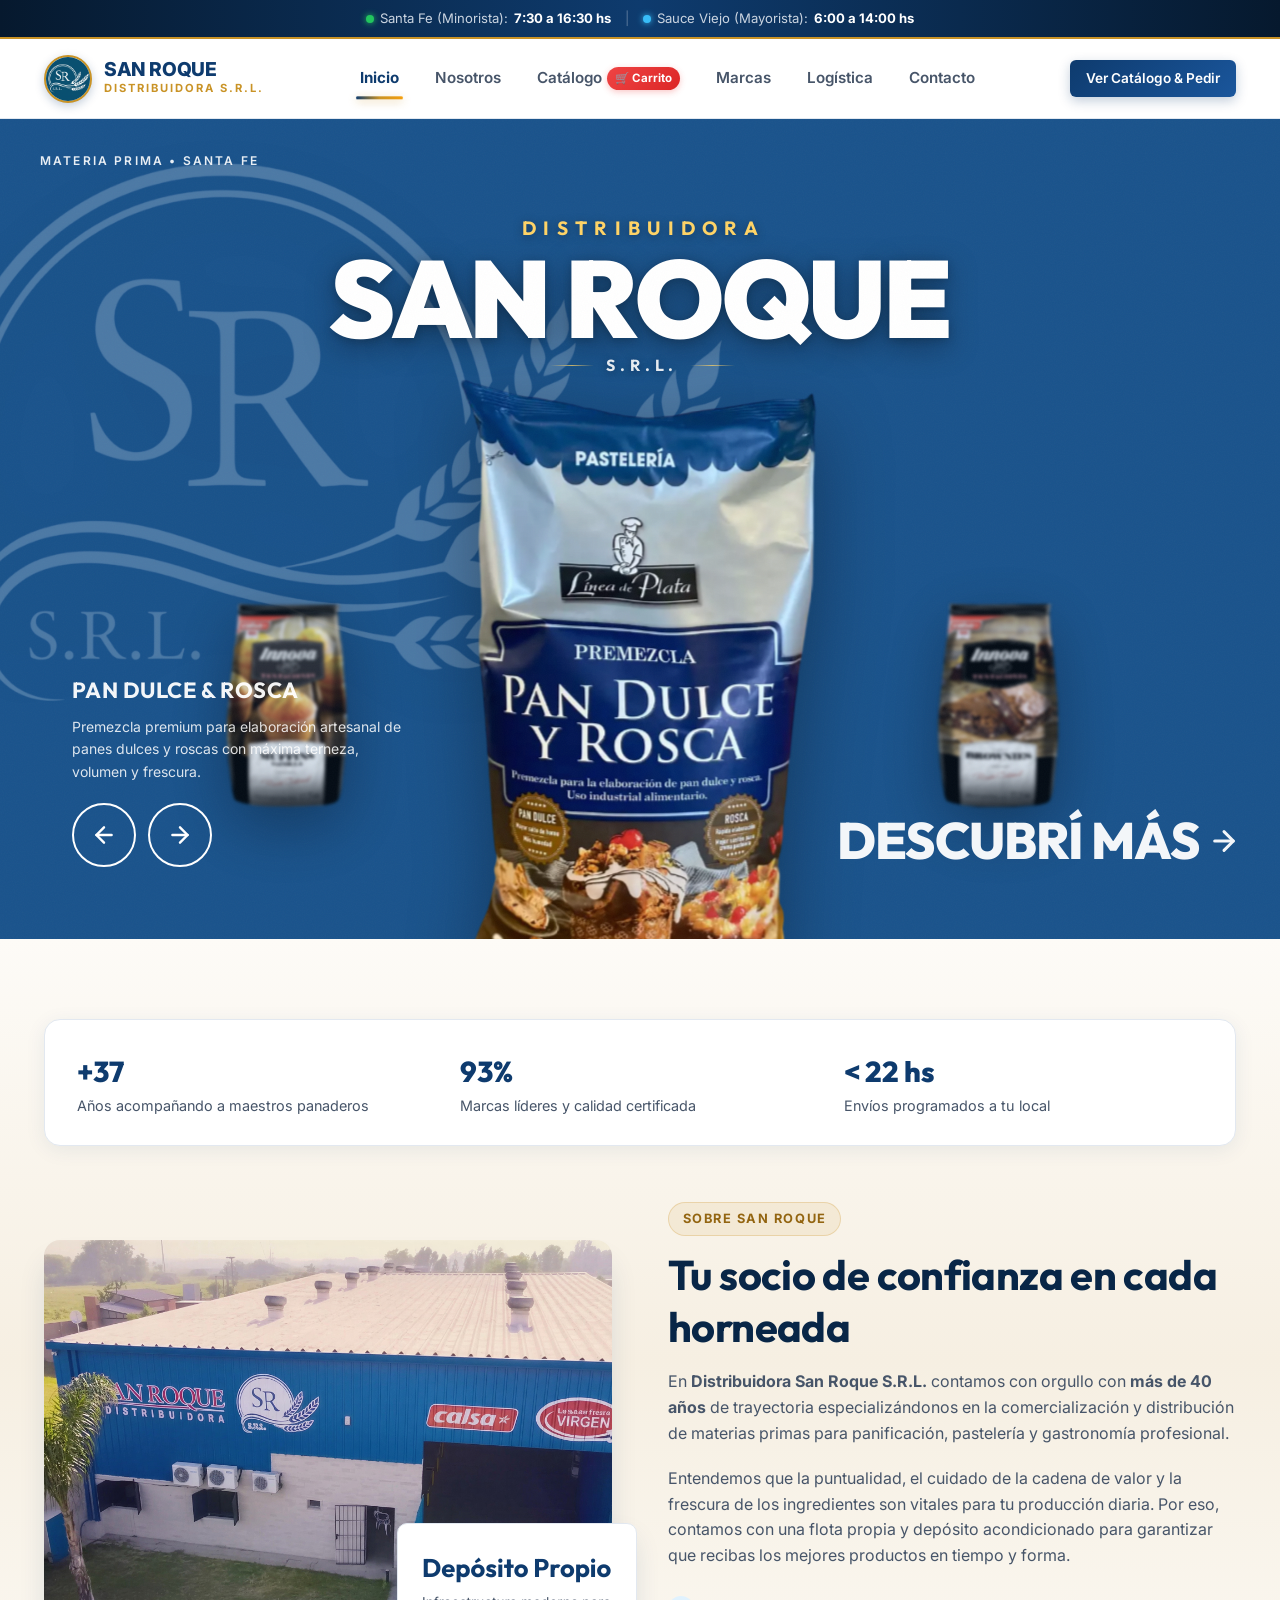
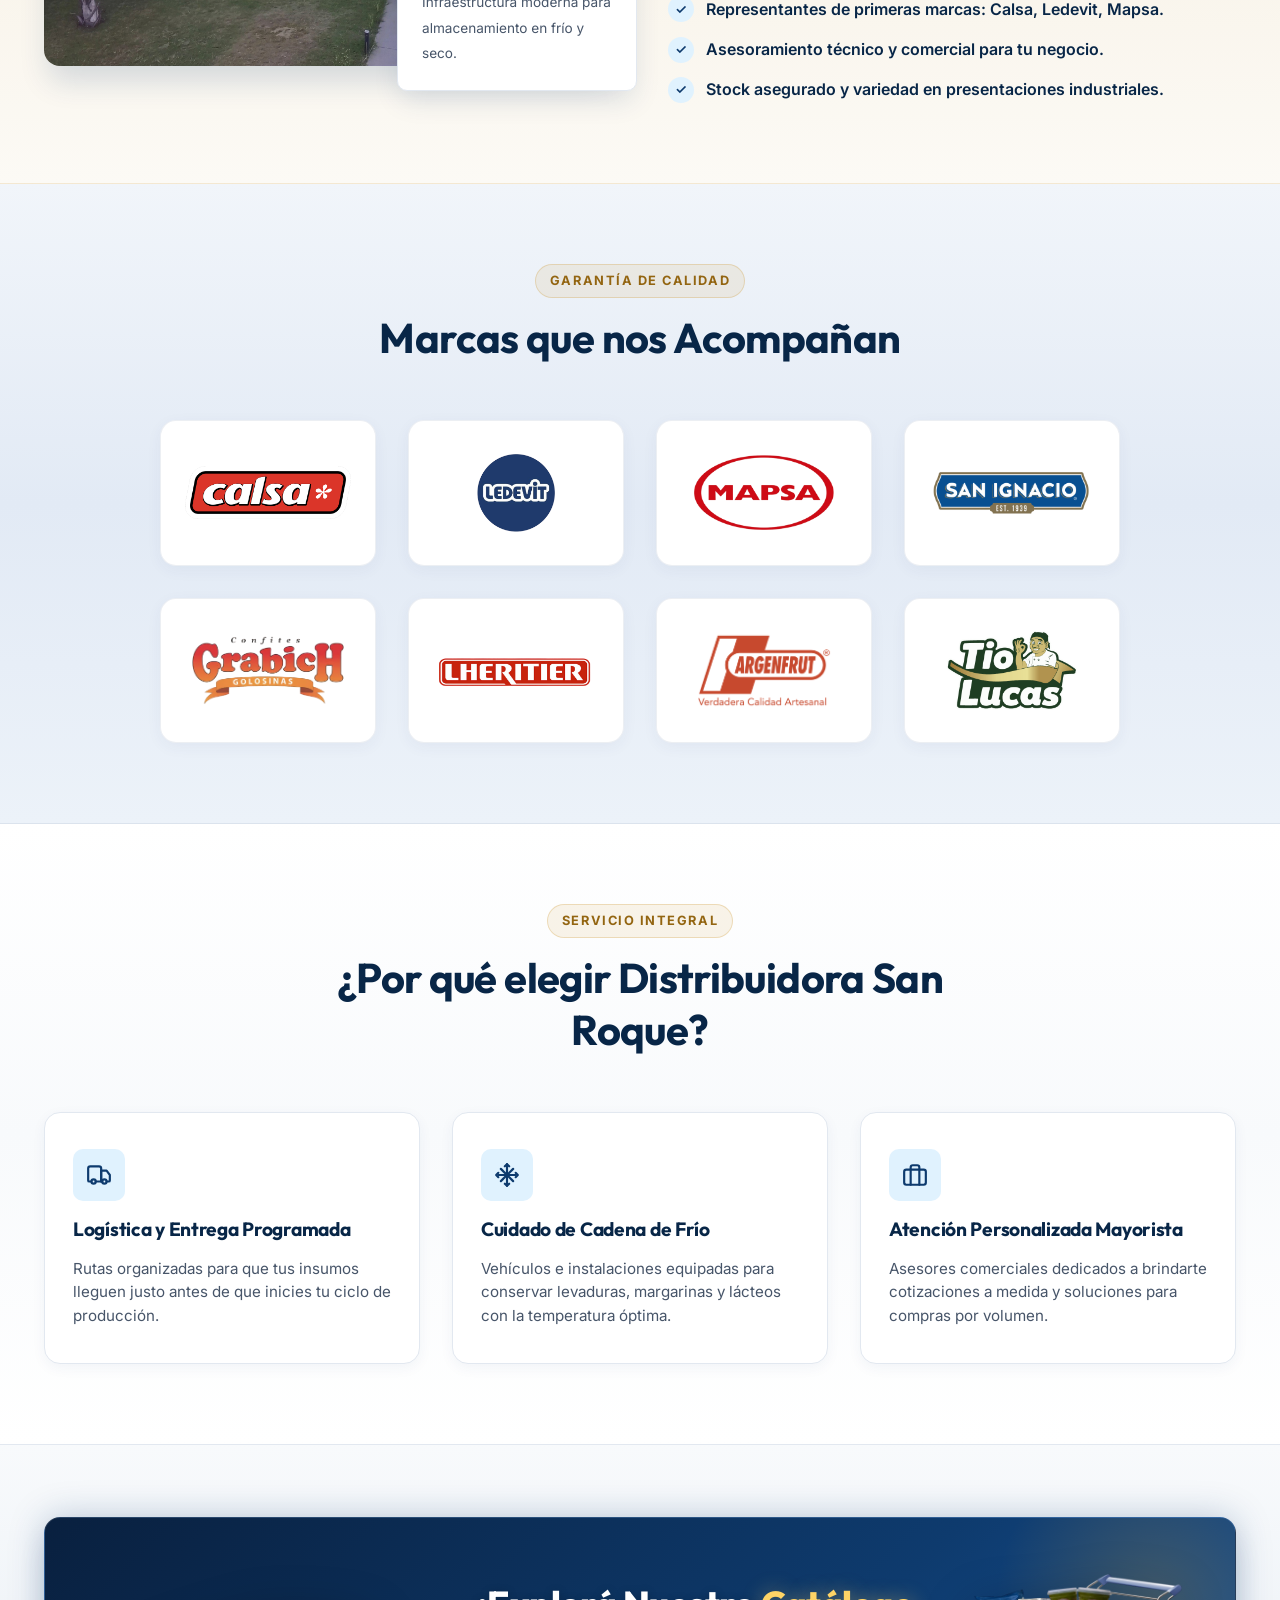
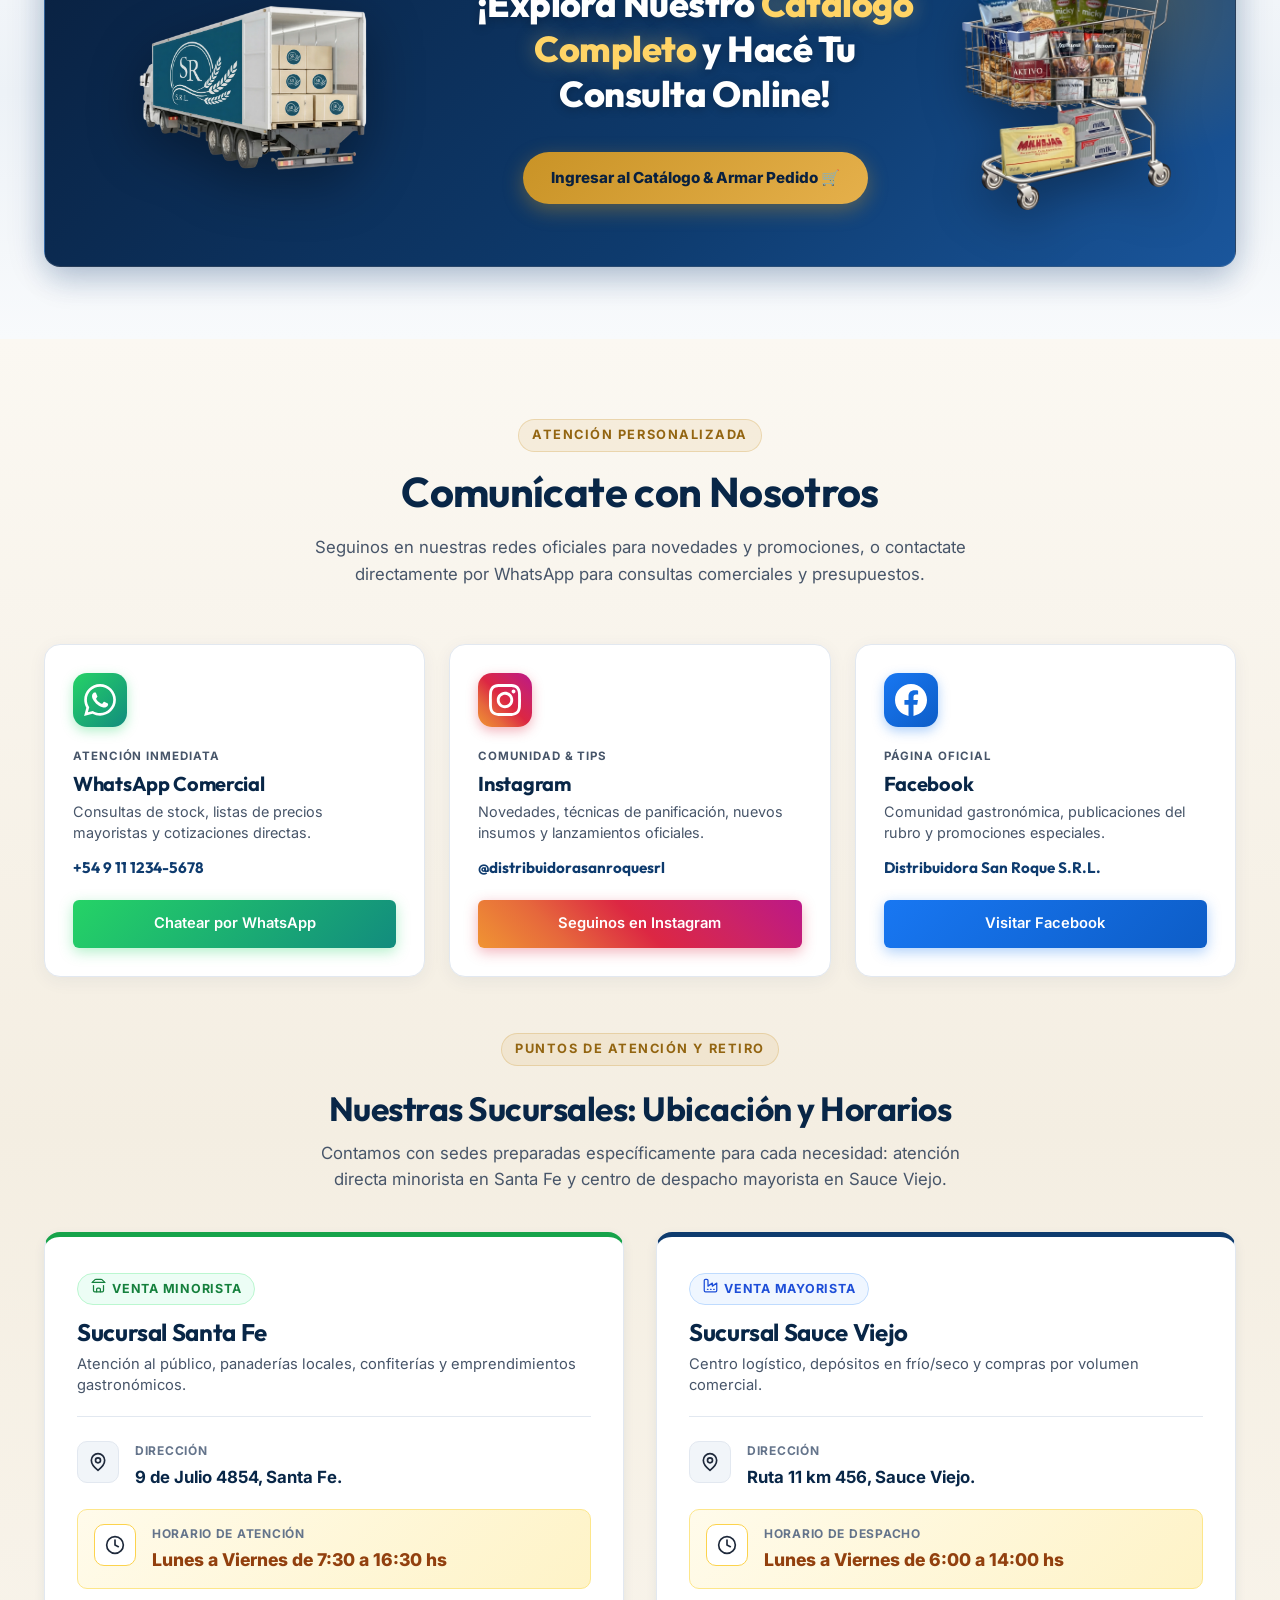
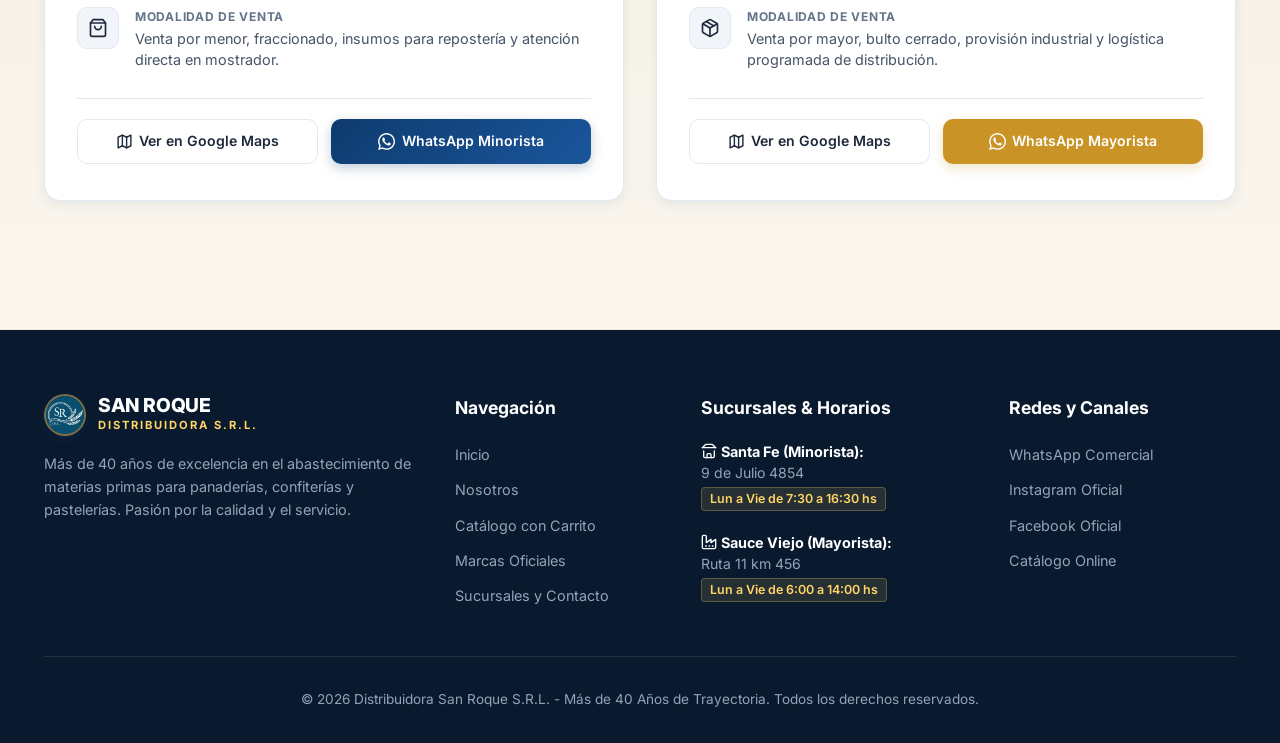
==== commit b4a9039e: "iconos modificados" ====
--- a/index.html
+++ b/index.html
@@ -8,12 +8,15 @@
   <meta name="description"
     content="Distribución mayorista de materias primas para panaderías, confiterías y repostería. Distribuidores oficiales de Calsa, Ledevit, Mapsa y marcas líderes en el país.">
 
-  <!-- Google Fonts: Montserrat + Outfit (títulos) + Inter (cuerpo) [Stitch Design System] -->
+  <!-- Google Fonts: Outfit (Display & Titulares) + Inter (Cuerpo & UI) -->
   <link rel="preconnect" href="https://fonts.googleapis.com">
   <link rel="preconnect" href="https://fonts.gstatic.com" crossorigin>
   <link
-    href="https://fonts.googleapis.com/css2?family=Inter:wght@400;500;600;700&family=Montserrat:wght@600;700;800&family=Outfit:wght@600;700;800&display=swap"
+    href="https://fonts.googleapis.com/css2?family=Inter:wght@400;500;600;700&family=Outfit:wght@500;600;700;800;900&display=swap"
     rel="stylesheet">
+
+  <!-- Favicon -->
+  <link rel="icon" type="image/png" href="imagenes de pagina/logo sin fondo.png">
 
   <!-- Estilos CSS -->
   <link rel="stylesheet" href="css/style.css">
@@ -47,19 +50,20 @@
 
       <nav>
         <ul class="nav-menu" id="nav-menu">
-          <li><a href="#inicio" class="nav-link">Inicio</a></li>
+          <li><a href="#inicio" class="nav-link active">Inicio</a></li>
           <li><a href="#nosotros" class="nav-link">Nosotros</a></li>
           <li><a href="catalogo.html" class="nav-link nav-link-catalogo">Catálogo <span class="nav-pill-badge">🛒
                 Carrito</span></a></li>
           <li><a href="#marcas" class="nav-link">Marcas</a></li>
           <li><a href="#servicios" class="nav-link">Logística</a></li>
           <li><a href="#contacto" class="nav-link">Contacto</a></li>
+          <span class="nav-sliding-indicator" id="nav-sliding-indicator" aria-hidden="true"></span>
         </ul>
       </nav>
 
       <div class="header-cta">
         <a href="catalogo.html" class="btn btn-primary btn-sm">Ver Catálogo & Pedir</a>
-        <button class="mobile-menu-toggle" id="mobile-toggle" aria-label="Abrir menú de navegación">
+        <button class="mobile-menu-toggle" id="mobile-toggle" aria-label="Abrir menú de navegación" aria-expanded="false" aria-controls="nav-menu">
           ☰
         </button>
       </div>
@@ -68,41 +72,87 @@
 
   <!-- Main Content -->
   <main id="inicio">
-    <!-- Hero Section -->
-    <section class="hero">
-      <div class="grain-overlay"></div>
-      <div class="container">
-        <div class="hero-content">
-          <div class="hero-logo-badge">
-            <img src="imagenes de pagina/logo.jpg" alt="Distribuidora San Roque S.R.L." class="hero-logo-img">
-          </div>
-          <h1 class="hero-title">
-            Materia prima para <span>panaderías y confiterías</span>
-          </h1>
-          <p class="hero-desc">
-            Abastecemos a panaderías, confiterías y emprendimientos gastronómicos con insumos de primera calidad, stock
-            permanente y logística coordinada directo a tu negocio.
-          </p>
-          <div class="hero-buttons">
-            <a href="catalogo.html" class="btn btn-secondary">Explorar Catálogo con Carrito 🛒</a>
-            <a href="#contacto" class="btn btn-outline" style="border-color: #fff; color: #fff;">Comunícate con
-              Nosotros</a>
-          </div>
-          <div class="hero-features">
-            <div class="hero-feature-item">
-              <span class="hero-feature-num" data-target="40" data-prefix="+" data-suffix="">+40</span>
-              <span class="hero-feature-text">Años acompañando a maestros panaderos</span>
-            </div>
-            <div class="hero-feature-item">
-              <span class="hero-feature-num" data-target="100" data-prefix="" data-suffix="%">100%</span>
-              <span class="hero-feature-text">Marcas líderes y calidad certificada</span>
-            </div>
-            <div class="hero-feature-item">
-              <span class="hero-feature-num" data-target="24" data-prefix="< " data-suffix=" hs">
-                < 24 hs</span>
-                  <span class="hero-feature-text">Envíos programados a tu local</span>
-            </div>
-          </div>
+    <!-- Hero Section Carousel 3D (Stitch Artisanal Supply Showcase) -->
+    <section class="hero-carousel-section" id="hero-carousel" style="background-color: #1A538C;"
+      aria-label="Destacados San Roque">
+      <div class="hero-carousel-container">
+        <!-- 1. Grain overlay SVG fractalNoise -->
+        <div class="hero-grain-overlay" aria-hidden="true"></div>
+
+        <!-- Logo de Fondo / Marca de Agua a la Izquierda (Detrás de textos y productos) -->
+        <div class="hero-bg-watermark" id="hero-bg-watermark" aria-hidden="true">
+          <img src="imagenes de pagina/logo sin fondo.png" alt="" class="hero-bg-watermark-img">
+        </div>
+
+        <!-- 2. Brand Typographic Lockup (Distribuidora / SAN ROQUE / S.R.L.) -->
+        <h1 class="hero-ghost-text hero-brand-lockup" id="hero-ghost-text">
+          <span class="hero-lockup-prefix">DISTRIBUIDORA</span>
+          <span class="hero-lockup-main">SAN ROQUE</span>
+          <span class="hero-lockup-suffix">
+            <span class="hero-lockup-line" aria-hidden="true"></span>
+            <span>S.R.L.</span>
+            <span class="hero-lockup-line" aria-hidden="true"></span>
+          </span>
+        </h1>
+
+        <!-- 3. Top-left brand label -->
+        <div class="hero-brand-label">MATERIA PRIMA • SANTA FE</div>
+
+        <!-- 4. Carousel 3D Stage with the 3 PNG products -->
+        <div class="hero-carousel-stage" id="hero-carousel-stage">
+          <!-- Item 0: Pan Dulce & Rosca (Center inicial - Azul) -->
+          <div class="hero-carousel-item role-center" data-index="0" id="carousel-item-0">
+            <img src="imagenes de pagina/premezcla-pan-dulce-rosca-linea-de-plata-Photoroom.png"
+              alt="Premezcla Pan Dulce y Rosca Línea de Plata 3kg" draggable="false">
+          </div>
+          <!-- Item 1: Brownies (Right inicial - Rojo) -->
+          <div class="hero-carousel-item role-right" data-index="1" id="carousel-item-1">
+            <img src="imagenes de pagina/Innova_Brownies_Nuevo-Photoroom.png"
+              alt="Premezcla Brownies Innova 360 Calsa 3kg" draggable="false">
+          </div>
+          <!-- Item 2: Muffins Vainilla (Left inicial - Amarillo) -->
+          <div class="hero-carousel-item role-left" data-index="2" id="carousel-item-2">
+            <img src="imagenes de pagina/Innova_Muffins_de_Vainilla_Nuevo-Photoroom.png"
+              alt="Premezcla Muffins de Vainilla Innova 360 Calsa 3kg" draggable="false">
+          </div>
+        </div>
+
+        <!-- 5. Bottom-left text + nav buttons -->
+        <div class="hero-bottom-left">
+          <div class="hero-product-meta" id="hero-product-meta">
+            <p class="hero-product-title" id="hero-product-title">PAN DULCE & ROSCA</p>
+            <p class="hero-product-desc" id="hero-product-desc">
+              Premezcla premium para elaboración artesanal de panes dulces y roscas con máxima terneza, volumen y frescura.
+            </p>
+          </div>
+          <div class="hero-nav-buttons">
+            <button type="button" class="hero-nav-btn" id="hero-prev-btn" aria-label="Producto anterior">
+              <svg width="26" height="26" viewBox="0 0 24 24" fill="none" stroke="currentColor" stroke-width="2.25"
+                stroke-linecap="round" stroke-linejoin="round">
+                <path d="m12 19-7-7 7-7" />
+                <path d="M19 12H5" />
+              </svg>
+            </button>
+            <button type="button" class="hero-nav-btn" id="hero-next-btn" aria-label="Siguiente producto">
+              <svg width="26" height="26" viewBox="0 0 24 24" fill="none" stroke="currentColor" stroke-width="2.25"
+                stroke-linecap="round" stroke-linejoin="round">
+                <path d="M5 12h14" />
+                <path d="m12 5 7 7-7 7" />
+              </svg>
+            </button>
+          </div>
+        </div>
+
+        <!-- 6. Bottom-right link "DISCOVER IT" -->
+        <div class="hero-bottom-right">
+          <a href="catalogo.html" class="hero-discover-link" id="hero-discover-link">
+            <span>DESCUBRÍ MÁS</span>
+            <svg width="30" height="30" viewBox="0 0 24 24" fill="none" stroke="currentColor" stroke-width="2.25"
+              stroke-linecap="round" stroke-linejoin="round">
+              <path d="M5 12h14" />
+              <path d="m12 5 7 7-7 7" />
+            </svg>
+          </a>
         </div>
       </div>
     </section>
@@ -110,6 +160,21 @@
     <!-- Sobre Nosotros -->
     <section id="nosotros" class="about-section">
       <div class="container">
+        <!-- Barra de Estadísticas y Confianza (+40 años, 100% Calidad, <24hs) -->
+        <div class="about-stats-bar hero-features animate-on-scroll animate-fade-up">
+          <div class="hero-feature-item">
+            <span class="hero-feature-num" data-target="40" data-prefix="+" data-suffix="">+40</span>
+            <span class="hero-feature-text">Años acompañando a maestros panaderos</span>
+          </div>
+          <div class="hero-feature-item">
+            <span class="hero-feature-num" data-target="100" data-prefix="" data-suffix="%">100%</span>
+            <span class="hero-feature-text">Marcas líderes y calidad certificada</span>
+          </div>
+          <div class="hero-feature-item">
+            <span class="hero-feature-num" data-target="24" data-prefix="&lt; " data-suffix=" hs">&lt; 24 hs</span>
+            <span class="hero-feature-text">Envíos programados a tu local</span>
+          </div>
+        </div>
         <div class="about-grid">
           <div class="about-images-wrapper animate-on-scroll animate-slide-right">
             <img src="imagenes de pagina/imagen de local.jpg" alt="Instalaciones de Distribuidora San Roque"
@@ -165,21 +230,25 @@
         </div>
         <div class="features-grid animate-on-scroll animate-stagger">
           <div class="feature-box">
-            <div class="feature-icon-wrapper">🚚</div>
+            <div class="feature-icon-wrapper" aria-hidden="true">
+              <svg width="26" height="26" viewBox="0 0 24 24" fill="none" stroke="currentColor" stroke-width="2" stroke-linecap="round" stroke-linejoin="round"><path d="M14 18V6a2 2 0 0 0-2-2H4a2 2 0 0 0-2 2v11a1 1 0 0 0 1 1h2"/><path d="M15 18H9"/><path d="M19 18h2a1 1 0 0 0 1-1v-5l-3-4h-5v10"/><circle cx="7" cy="18" r="2"/><circle cx="17" cy="18" r="2"/></svg>
+            </div>
             <h4>Logística y Entrega Programada</h4>
             <p>Rutas organizadas para que tus insumos lleguen justo antes de que inicies tu ciclo de producción.</p>
           </div>
           <div class="feature-box">
-            <div class="feature-icon-wrapper">❄️</div>
+            <div class="feature-icon-wrapper" aria-hidden="true">
+              <svg width="26" height="26" viewBox="0 0 24 24" fill="none" stroke="currentColor" stroke-width="2" stroke-linecap="round" stroke-linejoin="round"><line x1="12" y1="2" x2="12" y2="22"/><line x1="20" y1="12" x2="4" y2="12"/><line x1="17.65" y1="6.35" x2="6.35" y2="17.65"/><line x1="17.65" y1="17.65" x2="6.35" y2="6.35"/><polyline points="10 4 12 2 14 4"/><polyline points="10 20 12 22 14 20"/><polyline points="4 10 2 12 4 14"/><polyline points="20 10 22 12 20 14"/></svg>
+            </div>
             <h4>Cuidado de Cadena de Frío</h4>
-            <p>Vehículos e instalaciones equipadas para conservar levaduras, margarinas y lácteos con la temperatura
-              óptima.</p>
+            <p>Vehículos e instalaciones equipadas para conservar levaduras, margarinas y lácteos con la temperatura óptima.</p>
           </div>
           <div class="feature-box">
-            <div class="feature-icon-wrapper">💼</div>
+            <div class="feature-icon-wrapper" aria-hidden="true">
+              <svg width="26" height="26" viewBox="0 0 24 24" fill="none" stroke="currentColor" stroke-width="2" stroke-linecap="round" stroke-linejoin="round"><rect x="2" y="7" width="20" height="14" rx="2" ry="2"/><path d="M16 21V5a2 2 0 0 0-2-2h-4a2 2 0 0 0-2 2v16"/></svg>
+            </div>
             <h4>Atención Personalizada Mayorista</h4>
-            <p>Asesores comerciales dedicados a brindarte cotizaciones a medida y soluciones para compras por volumen.
-            </p>
+            <p>Asesores comerciales dedicados a brindarte cotizaciones a medida y soluciones para compras por volumen.</p>
           </div>
         </div>
       </div>
@@ -313,7 +382,9 @@
             <article class="branch-card branch-card-retail">
               <div class="branch-card-header">
                 <div class="branch-tag-pill branch-tag-retail">
-                  <span class="branch-tag-icon">🏪</span>
+                  <span class="branch-tag-icon" aria-hidden="true">
+                    <svg width="15" height="15" viewBox="0 0 24 24" fill="none" stroke="currentColor" stroke-width="2" stroke-linecap="round" stroke-linejoin="round"><path d="m2 7 4.41-4.41A2 2 0 0 1 7.83 2h8.34a2 2 0 0 1 1.42.59L22 7"/><path d="M4 12v8a2 2 0 0 0 2 2h12a2 2 0 0 0 2-2v-8"/><path d="M15 22v-4a2 2 0 0 0-2-2h-2a2 2 0 0 0-2 2v4"/><path d="M2 7h20"/></svg>
+                  </span>
                   <span>Venta Minorista</span>
                 </div>
                 <h4 class="branch-name">Sucursal Santa Fe</h4>
@@ -323,7 +394,9 @@
 
               <div class="branch-details-list">
                 <div class="branch-detail-item">
-                  <div class="branch-detail-icon">📍</div>
+                  <div class="branch-detail-icon" aria-hidden="true">
+                    <svg width="20" height="20" viewBox="0 0 24 24" fill="none" stroke="currentColor" stroke-width="2" stroke-linecap="round" stroke-linejoin="round"><path d="M20 10c0 6-8 12-8 12s-8-6-8-12a8 8 0 0 1 16 0Z"/><circle cx="12" cy="10" r="3"/></svg>
+                  </div>
                   <div class="branch-detail-info">
                     <span class="branch-detail-label">Dirección</span>
                     <strong class="branch-detail-value">9 de Julio 4854, Santa Fe.</strong>
@@ -331,7 +404,9 @@
                 </div>
 
                 <div class="branch-detail-item branch-detail-highlight">
-                  <div class="branch-detail-icon">⏰</div>
+                  <div class="branch-detail-icon" aria-hidden="true">
+                    <svg width="20" height="20" viewBox="0 0 24 24" fill="none" stroke="currentColor" stroke-width="2" stroke-linecap="round" stroke-linejoin="round"><circle cx="12" cy="12" r="10"/><polyline points="12 6 12 12 16 14"/></svg>
+                  </div>
                   <div class="branch-detail-info">
                     <span class="branch-detail-label">Horario de Atención</span>
                     <strong class="branch-detail-value">Lunes a Viernes de 7:30 a 16:30 hs</strong>
@@ -339,7 +414,9 @@
                 </div>
 
                 <div class="branch-detail-item">
-                  <div class="branch-detail-icon">🛍️</div>
+                  <div class="branch-detail-icon" aria-hidden="true">
+                    <svg width="20" height="20" viewBox="0 0 24 24" fill="none" stroke="currentColor" stroke-width="2" stroke-linecap="round" stroke-linejoin="round"><path d="M6 2 3 6v14a2 2 0 0 0 2 2h14a2 2 0 0 0 2-2V6l-3-4Z"/><line x1="3" y1="6" x2="21" y2="6"/><path d="M16 10a4 4 0 0 1-8 0"/></svg>
+                  </div>
                   <div class="branch-detail-info">
                     <span class="branch-detail-label">Modalidad de Venta</span>
                     <span class="branch-detail-desc">Venta por menor, fraccionado, insumos para repostería y atención
@@ -352,12 +429,14 @@
                 <a href="https://www.google.com/maps/search/?api=1&query=9+de+Julio+4854%2C+Santa+Fe%2C+Argentina"
                   target="_blank" rel="noopener noreferrer" class="btn btn-outline btn-branch-maps"
                   aria-label="Ver Sucursal Santa Fe en Google Maps">
-                  <span>🗺️ Ver en Google Maps</span>
+                  <svg width="17" height="17" viewBox="0 0 24 24" fill="none" stroke="currentColor" stroke-width="2" stroke-linecap="round" stroke-linejoin="round" aria-hidden="true"><polygon points="3 6 9 3 15 6 21 3 21 18 15 21 9 18 3 21"/><line x1="9" y1="3" x2="9" y2="18"/><line x1="15" y1="6" x2="15" y2="21"/></svg>
+                  <span>Ver en Google Maps</span>
                 </a>
                 <a href="https://wa.me/5491112345678?text=Hola%20Distribuidora%20San%20Roque%2C%20quisiera%20consultar%20por%20venta%20minorista%20en%20Sucursal%20Santa%20Fe"
                   target="_blank" rel="noopener noreferrer" class="btn btn-primary btn-branch-wa"
                   aria-label="Consultar por WhatsApp a Sucursal Santa Fe">
-                  <span>💬 WhatsApp Minorista</span>
+                  <svg width="17" height="17" fill="currentColor" viewBox="0 0 24 24" aria-hidden="true"><path d="M.057 24l1.687-6.163c-1.041-1.804-1.588-3.849-1.587-5.946.003-6.556 5.338-11.891 11.893-11.891 3.181.001 6.167 1.24 8.413 3.488 2.245 2.248 3.481 5.236 3.48 8.414-.003 6.557-5.338 11.892-11.893 11.892-1.99-.001-3.951-.5-5.688-1.448l-6.305 1.654zm6.597-3.807c1.676.995 3.276 1.591 5.392 1.592 5.448 0 9.886-4.434 9.889-9.885.002-5.462-4.415-9.89-9.881-9.892-5.452 0-9.887 4.434-9.889 9.884-.001 2.225.651 3.891 1.746 5.634l-.999 3.648 3.742-.981zm11.387-5.464c-.074-.124-.272-.198-.57-.347-.297-.149-1.758-.868-2.031-.967-.272-.099-.47-.149-.669.149-.198.297-.768.967-.941 1.165-.173.198-.347.223-.644.074-.297-.149-1.255-.462-2.39-1.475-.883-.788-1.48-1.761-1.653-2.059-.173-.297-.018-.458.13-.606.134-.133.297-.347.446-.521.151-.172.2-.296.3-.495.099-.198.05-.372-.025-.521-.075-.148-.669-1.611-.916-2.206-.242-.579-.487-.501-.669-.51l-.57-.01c-.198 0-.52.074-.792.372s-1.04 1.016-1.04 2.479 1.065 2.876 1.213 3.074c.149.198 2.095 3.2 5.076 4.487.709.306 1.263.489 1.694.626.712.226 1.36.194 1.872.118.571-.085 1.758-.719 2.006-1.413.248-.695.248-1.29.173-1.414z"/></svg>
+                  <span>WhatsApp Minorista</span>
                 </a>
               </div>
             </article>
@@ -366,7 +445,9 @@
             <article class="branch-card branch-card-wholesale">
               <div class="branch-card-header">
                 <div class="branch-tag-pill branch-tag-wholesale">
-                  <span class="branch-tag-icon">🏭</span>
+                  <span class="branch-tag-icon" aria-hidden="true">
+                    <svg width="15" height="15" viewBox="0 0 24 24" fill="none" stroke="currentColor" stroke-width="2" stroke-linecap="round" stroke-linejoin="round"><path d="M2 20a2 2 0 0 0 2 2h16a2 2 0 0 0 2-2V8l-7 5V8l-7 5V4a2 2 0 0 0-2-2H4a2 2 0 0 0-2 2Z"/><path d="M17 18h1"/><path d="M12 18h1"/><path d="M7 18h1"/></svg>
+                  </span>
                   <span>Venta Mayorista</span>
                 </div>
                 <h4 class="branch-name">Sucursal Sauce Viejo</h4>
@@ -375,7 +456,9 @@
 
               <div class="branch-details-list">
                 <div class="branch-detail-item">
-                  <div class="branch-detail-icon">📍</div>
+                  <div class="branch-detail-icon" aria-hidden="true">
+                    <svg width="20" height="20" viewBox="0 0 24 24" fill="none" stroke="currentColor" stroke-width="2" stroke-linecap="round" stroke-linejoin="round"><path d="M20 10c0 6-8 12-8 12s-8-6-8-12a8 8 0 0 1 16 0Z"/><circle cx="12" cy="10" r="3"/></svg>
+                  </div>
                   <div class="branch-detail-info">
                     <span class="branch-detail-label">Dirección</span>
                     <strong class="branch-detail-value">Ruta 11 km 456, Sauce Viejo.</strong>
@@ -383,7 +466,9 @@
                 </div>
 
                 <div class="branch-detail-item branch-detail-highlight">
-                  <div class="branch-detail-icon">⏰</div>
+                  <div class="branch-detail-icon" aria-hidden="true">
+                    <svg width="20" height="20" viewBox="0 0 24 24" fill="none" stroke="currentColor" stroke-width="2" stroke-linecap="round" stroke-linejoin="round"><circle cx="12" cy="12" r="10"/><polyline points="12 6 12 12 16 14"/></svg>
+                  </div>
                   <div class="branch-detail-info">
                     <span class="branch-detail-label">Horario de Despacho</span>
                     <strong class="branch-detail-value">Lunes a Viernes de 6:00 a 14:00 hs</strong>
@@ -391,7 +476,9 @@
                 </div>
 
                 <div class="branch-detail-item">
-                  <div class="branch-detail-icon">📦</div>
+                  <div class="branch-detail-icon" aria-hidden="true">
+                    <svg width="20" height="20" viewBox="0 0 24 24" fill="none" stroke="currentColor" stroke-width="2" stroke-linecap="round" stroke-linejoin="round"><path d="m7.5 4.27 9 5.15"/><path d="M21 8a2 2 0 0 0-1-1.73l-7-4a2 2 0 0 0-2 0l-7 4A2 2 0 0 0 3 8v8a2 2 0 0 0 1 1.73l7 4a2 2 0 0 0 2 0l7-4A2 2 0 0 0 21 16Z"/><path d="m3.3 7 8.7 5 8.7-5"/><path d="M12 22V12"/></svg>
+                  </div>
                   <div class="branch-detail-info">
                     <span class="branch-detail-label">Modalidad de Venta</span>
                     <span class="branch-detail-desc">Venta por mayor, bulto cerrado, provisión industrial y logística
@@ -403,12 +490,14 @@
               <div class="branch-actions">
                 <a href="https://maps.app.goo.gl/dnDrXabBxdUQSrgG8" target="_blank" rel="noopener noreferrer"
                   class="btn btn-outline btn-branch-maps" aria-label="Ver Sucursal Sauce Viejo en Google Maps">
-                  <span>🗺️ Ver en Google Maps</span>
+                  <svg width="17" height="17" viewBox="0 0 24 24" fill="none" stroke="currentColor" stroke-width="2" stroke-linecap="round" stroke-linejoin="round" aria-hidden="true"><polygon points="3 6 9 3 15 6 21 3 21 18 15 21 9 18 3 21"/><line x1="9" y1="3" x2="9" y2="18"/><line x1="15" y1="6" x2="15" y2="21"/></svg>
+                  <span>Ver en Google Maps</span>
                 </a>
                 <a href="https://wa.me/5491112345678?text=Hola%20Distribuidora%20San%20Roque%2C%20quisiera%20hacer%20un%20pedido%20mayorista%20en%20Sucursal%20Sauce%20Viejo"
                   target="_blank" rel="noopener noreferrer" class="btn btn-secondary btn-branch-wa"
                   aria-label="Consultar por WhatsApp a Sucursal Sauce Viejo">
-                  <span>📦 WhatsApp Mayorista</span>
+                  <svg width="17" height="17" fill="currentColor" viewBox="0 0 24 24" aria-hidden="true"><path d="M.057 24l1.687-6.163c-1.041-1.804-1.588-3.849-1.587-5.946.003-6.556 5.338-11.891 11.893-11.891 3.181.001 6.167 1.24 8.413 3.488 2.245 2.248 3.481 5.236 3.48 8.414-.003 6.557-5.338 11.892-11.893 11.892-1.99-.001-3.951-.5-5.688-1.448l-6.305 1.654zm6.597-3.807c1.676.995 3.276 1.591 5.392 1.592 5.448 0 9.886-4.434 9.889-9.885.002-5.462-4.415-9.89-9.881-9.892-5.452 0-9.887 4.434-9.889 9.884-.001 2.225.651 3.891 1.746 5.634l-.999 3.648 3.742-.981zm11.387-5.464c-.074-.124-.272-.198-.57-.347-.297-.149-1.758-.868-2.031-.967-.272-.099-.47-.149-.669.149-.198.297-.768.967-.941 1.165-.173.198-.347.223-.644.074-.297-.149-1.255-.462-2.39-1.475-.883-.788-1.48-1.761-1.653-2.059-.173-.297-.018-.458.13-.606.134-.133.297-.347.446-.521.151-.172.2-.296.3-.495.099-.198.05-.372-.025-.521-.075-.148-.669-1.611-.916-2.206-.242-.579-.487-.501-.669-.51l-.57-.01c-.198 0-.52.074-.792.372s-1.04 1.016-1.04 2.479 1.065 2.876 1.213 3.074c.149.198 2.095 3.2 5.076 4.487.709.306 1.263.489 1.694.626.712.226 1.36.194 1.872.118.571-.085 1.758-.719 2.006-1.413.248-.695.248-1.29.173-1.414z"/></svg>
+                  <span>WhatsApp Mayorista</span>
                 </a>
               </div>
             </article>
@@ -424,11 +513,11 @@
     <div class="container">
       <div class="footer-grid">
         <div class="footer-brand">
-          <div class="brand-logo" style="margin-bottom: 1rem;">
+          <div class="brand-logo">
             <img src="imagenes de pagina/logo.jpg" alt="Distribuidora San Roque Logo" class="logo-img logo-img-footer">
             <div class="logo-text">
-              <span class="logo-title" style="color: #fff;">SAN ROQUE</span>
-              <span class="logo-subtitle" style="color: #ffd466;">DISTRIBUIDORA S.R.L.</span>
+              <span class="logo-title">SAN ROQUE</span>
+              <span class="logo-subtitle">DISTRIBUIDORA S.R.L.</span>
             </div>
           </div>
           <p>
@@ -450,12 +539,12 @@
           <h5>Sucursales & Horarios</h5>
           <ul class="footer-links footer-branches-list">
             <li>
-              <strong>🏪 Santa Fe (Minorista):</strong><br>
+              <strong><svg width="16" height="16" viewBox="0 0 24 24" fill="none" stroke="currentColor" stroke-width="2" stroke-linecap="round" stroke-linejoin="round" aria-hidden="true"><path d="m2 7 4.41-4.41A2 2 0 0 1 7.83 2h8.34a2 2 0 0 1 1.42.59L22 7"/><path d="M4 12v8a2 2 0 0 0 2 2h12a2 2 0 0 0 2-2v-8"/><path d="M15 22v-4a2 2 0 0 0-2-2h-2a2 2 0 0 0-2 2v4"/><path d="M2 7h20"/></svg>Santa Fe (Minorista):</strong><br>
               <span>9 de Julio 4854</span><br>
               <span class="footer-schedule-badge">Lun a Vie de 7:30 a 16:30 hs</span>
             </li>
-            <li style="margin-top: 0.75rem;">
-              <strong>🏭 Sauce Viejo (Mayorista):</strong><br>
+            <li>
+              <strong><svg width="16" height="16" viewBox="0 0 24 24" fill="none" stroke="currentColor" stroke-width="2" stroke-linecap="round" stroke-linejoin="round" aria-hidden="true"><path d="M2 20a2 2 0 0 0 2 2h16a2 2 0 0 0 2-2V8l-7 5V8l-7 5V4a2 2 0 0 0-2-2H4a2 2 0 0 0-2 2Z"/><path d="M17 18h1"/><path d="M12 18h1"/><path d="M7 18h1"/></svg>Sauce Viejo (Mayorista):</strong><br>
               <span>Ruta 11 km 456</span><br>
               <span class="footer-schedule-badge">Lun a Vie de 6:00 a 14:00 hs</span>
             </li>
@@ -502,24 +591,34 @@
   <!-- Mobile Bottom Navigation Bar -->
   <nav class="mobile-bottom-nav" id="mobile-bottom-nav" aria-label="Navegación Móvil">
     <a href="#inicio" class="mobile-nav-item active" id="mob-nav-inicio">
-      <span class="mobile-nav-icon">🏠</span>
+      <span class="mobile-nav-icon" aria-hidden="true">
+        <svg width="22" height="22" viewBox="0 0 24 24" fill="none" stroke="currentColor" stroke-width="2" stroke-linecap="round" stroke-linejoin="round"><path d="m3 9 9-7 9 7v11a2 2 0 0 1-2 2H5a2 2 0 0 1-2-2z"/><polyline points="9 22 9 12 15 12 15 22"/></svg>
+      </span>
       <span class="mobile-nav-label">Inicio</span>
     </a>
     <a href="#sucursales" class="mobile-nav-item" id="mob-nav-nosotros">
-      <span class="mobile-nav-icon">🏪</span>
+      <span class="mobile-nav-icon" aria-hidden="true">
+        <svg width="22" height="22" viewBox="0 0 24 24" fill="none" stroke="currentColor" stroke-width="2" stroke-linecap="round" stroke-linejoin="round"><path d="m2 7 4.41-4.41A2 2 0 0 1 7.83 2h8.34a2 2 0 0 1 1.42.59L22 7"/><path d="M4 12v8a2 2 0 0 0 2 2h12a2 2 0 0 0 2-2v-8"/><path d="M15 22v-4a2 2 0 0 0-2-2h-2a2 2 0 0 0-2 2v4"/><path d="M2 7h20"/></svg>
+      </span>
       <span class="mobile-nav-label">Sucursales</span>
     </a>
     <a href="catalogo.html" class="mobile-nav-item" id="mob-nav-catalogo">
-      <span class="mobile-nav-icon">🛒</span>
+      <span class="mobile-nav-icon" aria-hidden="true">
+        <svg width="22" height="22" viewBox="0 0 24 24" fill="none" stroke="currentColor" stroke-width="2" stroke-linecap="round" stroke-linejoin="round"><circle cx="8" cy="21" r="1"/><circle cx="19" cy="21" r="1"/><path d="M2.05 2.05h2l2.66 12.42a2 2 0 0 0 2 1.58h9.78a2 2 0 0 0 1.95-1.57l1.65-7.43H5.12"/></svg>
+      </span>
       <span class="mobile-nav-label">Catálogo</span>
     </a>
     <a href="#contacto" class="mobile-nav-item" id="mob-nav-contacto">
-      <span class="mobile-nav-icon">📍</span>
+      <span class="mobile-nav-icon" aria-hidden="true">
+        <svg width="22" height="22" viewBox="0 0 24 24" fill="none" stroke="currentColor" stroke-width="2" stroke-linecap="round" stroke-linejoin="round"><path d="M20 10c0 6-8 12-8 12s-8-6-8-12a8 8 0 0 1 16 0Z"/><circle cx="12" cy="10" r="3"/></svg>
+      </span>
       <span class="mobile-nav-label">Contacto</span>
     </a>
     <a href="https://wa.me/5491112345678?text=Hola%20Distribuidora%20San%20Roque%2C%20quisiera%20hacer%20un%20pedido"
       target="_blank" rel="noopener noreferrer" class="mobile-nav-item mobile-nav-wa" id="mob-nav-wa">
-      <span class="mobile-nav-icon">💬</span>
+      <span class="mobile-nav-icon" aria-hidden="true">
+        <svg width="22" height="22" fill="currentColor" viewBox="0 0 24 24"><path d="M.057 24l1.687-6.163c-1.041-1.804-1.588-3.849-1.587-5.946.003-6.556 5.338-11.891 11.893-11.891 3.181.001 6.167 1.24 8.413 3.488 2.245 2.248 3.481 5.236 3.48 8.414-.003 6.557-5.338 11.892-11.893 11.892-1.99-.001-3.951-.5-5.688-1.448l-6.305 1.654zm6.597-3.807c1.676.995 3.276 1.591 5.392 1.592 5.448 0 9.886-4.434 9.889-9.885.002-5.462-4.415-9.89-9.881-9.892-5.452 0-9.887 4.434-9.889 9.884-.001 2.225.651 3.891 1.746 5.634l-.999 3.648 3.742-.981zm11.387-5.464c-.074-.124-.272-.198-.57-.347-.297-.149-1.758-.868-2.031-.967-.272-.099-.47-.149-.669.149-.198.297-.768.967-.941 1.165-.173.198-.347.223-.644.074-.297-.149-1.255-.462-2.39-1.475-.883-.788-1.48-1.761-1.653-2.059-.173-.297-.018-.458.13-.606.134-.133.297-.347.446-.521.151-.172.2-.296.3-.495.099-.198.05-.372-.025-.521-.075-.148-.669-1.611-.916-2.206-.242-.579-.487-.501-.669-.51l-.57-.01c-.198 0-.52.074-.792.372s-1.04 1.016-1.04 2.479 1.065 2.876 1.213 3.074c.149.198 2.095 3.2 5.076 4.487.709.306 1.263.489 1.694.626.712.226 1.36.194 1.872.118.571-.085 1.758-.719 2.006-1.413.248-.695.248-1.29.173-1.414z"/></svg>
+      </span>
       <span class="mobile-nav-label">Pedir</span>
     </a>
   </nav>
@@ -531,6 +630,7 @@
   <script src="js/products-data.js"></script>
   <script src="js/cart.js"></script>
   <script src="js/main.js"></script>
+  <script src="js/hero-carousel.js"></script>
 </body>
 
 </html>
--- a/css/style.css
+++ b/css/style.css
@@ -40,11 +40,15 @@
   --radius-lg: 16px;
   --radius-full: 9999px;
 
-  /* Transiciones y Curvas de Animación Suaves y Pausadas (Stitch Artisanal) */
-  --transition-fast: 0.35s cubic-bezier(0.16, 1, 0.3, 1);
-  --transition-normal: 0.65s cubic-bezier(0.16, 1, 0.3, 1);
-  --transition-spring: 0.95s cubic-bezier(0.34, 1.56, 0.64, 1);
-  --transition-slow: 1.4s cubic-bezier(0.16, 1, 0.3, 1);
+  /* Transiciones y Curvas de Animación Calibradas (Framework Emil Design Eng) */
+  --ease-out: cubic-bezier(0.23, 1, 0.32, 1);
+  --ease-in-out: cubic-bezier(0.77, 0, 0.175, 1);
+  --ease-drawer: cubic-bezier(0.32, 0.72, 0, 1);
+
+  --transition-fast: 0.16s var(--ease-out);
+  --transition-normal: 0.28s var(--ease-out);
+  --transition-spring: 0.38s cubic-bezier(0.34, 1.25, 0.64, 1);
+  --transition-slow: 0.65s var(--ease-out);
 
   /* Layout */
   --max-width: 1240px;
@@ -112,7 +116,7 @@
 h3,
 h4,
 .font-heading {
-  font-family: 'Montserrat', 'Outfit', sans-serif;
+  font-family: 'Outfit', -apple-system, BlinkMacSystemFont, sans-serif;
   font-weight: 700;
   line-height: 1.25;
   color: var(--color-primary-dark);
@@ -304,6 +308,7 @@
 }
 
 .nav-menu {
+  position: relative;
   display: flex;
   align-items: center;
   gap: 1.75rem;
@@ -314,30 +319,50 @@
   font-size: 0.95rem;
   font-weight: 600;
   color: var(--text-secondary);
-  transition: color var(--transition-fast);
+  transition: color 0.25s ease;
   position: relative;
-  padding: 0.5rem 0;
-}
-
-.nav-link:hover,
+  padding: 0.5rem 0.25rem;
+  display: inline-flex;
+  align-items: center;
+}
+
+.nav-link:hover {
+  color: var(--color-primary);
+}
+
 .nav-link.active {
   color: var(--color-primary);
-}
-
+  font-weight: 700;
+}
+
+/* Ocultamos el subrayado estático previo para que el indicador deslizante continuo anime la posición */
 .nav-link::after {
-  content: '';
+  display: none !important;
+}
+
+/* Indicador deslizante animado que sigue la sección activa en la barra superior */
+.nav-sliding-indicator {
   position: absolute;
-  bottom: 0;
+  top: 0;
   left: 0;
+  height: 3px;
+  background: linear-gradient(90deg, var(--color-primary), var(--color-secondary), #f59e0b);
+  border-radius: 999px;
+  box-shadow: 0 2px 8px rgba(201, 147, 38, 0.45);
+  pointer-events: none;
+  opacity: 0;
   width: 0;
-  height: 2px;
-  background-color: var(--color-secondary);
-  transition: width var(--transition-fast);
-}
-
-.nav-link:hover::after,
-.nav-link.active::after {
-  width: 100%;
+  transform: translate3d(0, 0, 0);
+  transition: transform 0.38s cubic-bezier(0.22, 1, 0.36, 1),
+    width 0.38s cubic-bezier(0.22, 1, 0.36, 1),
+    opacity 0.25s ease;
+  will-change: transform, width;
+}
+
+@media (max-width: 900px) {
+  .nav-sliding-indicator {
+    display: none !important;
+  }
 }
 
 .header-cta {
@@ -370,8 +395,14 @@
   font-size: 0.95rem;
   cursor: pointer;
   border: none;
-  transition: all var(--transition-fast);
+  transition: transform 160ms var(--ease-out), box-shadow 160ms var(--ease-out), background-color 160ms var(--ease-out), border-color 160ms var(--ease-out);
   text-align: center;
+  user-select: none;
+  -webkit-tap-highlight-color: transparent;
+}
+
+.btn:active {
+  transform: scale(0.97);
 }
 
 .btn-primary {
@@ -380,43 +411,45 @@
   box-shadow: 0 4px 12px rgba(14, 59, 110, 0.25);
 }
 
-.btn-primary:hover {
-  background: linear-gradient(135deg, var(--color-primary-dark), var(--color-primary));
-  box-shadow: 0 6px 16px rgba(14, 59, 110, 0.35);
-  transform: translateY(-2px);
-}
-
 .btn-secondary {
   background: var(--color-secondary);
   color: #fff;
   box-shadow: 0 4px 12px rgba(201, 147, 38, 0.25);
 }
 
-.btn-secondary:hover {
-  background: var(--color-secondary-hover);
-  transform: translateY(-2px);
-}
-
 .btn-outline {
   background: transparent;
   border: 2px solid var(--color-primary);
   color: var(--color-primary);
 }
 
-.btn-outline:hover {
-  background: var(--color-primary);
-  color: #ffffff;
-}
-
 .btn-whatsapp {
   background-color: var(--color-accent);
   color: #ffffff;
   box-shadow: 0 4px 12px rgba(37, 211, 102, 0.3);
 }
 
-.btn-whatsapp:hover {
-  background-color: var(--color-accent-hover);
-  transform: translateY(-2px);
+@media (hover: hover) and (pointer: fine) {
+  .btn-primary:hover {
+    background: linear-gradient(135deg, var(--color-primary-dark), var(--color-primary));
+    box-shadow: 0 6px 16px rgba(14, 59, 110, 0.35);
+    transform: translateY(-2px);
+  }
+
+  .btn-secondary:hover {
+    background: var(--color-secondary-hover);
+    transform: translateY(-2px);
+  }
+
+  .btn-outline:hover {
+    background: var(--color-primary);
+    color: #ffffff;
+  }
+
+  .btn-whatsapp:hover {
+    background-color: var(--color-accent-hover);
+    transform: translateY(-2px);
+  }
 }
 
 .btn-sm {
@@ -426,142 +459,12 @@
 }
 
 /* ==========================================================================
-   Hero Section
+   Estadísticas de Confianza (Utilizado en Sobre Nosotros)
    ========================================================================== */
-/* Grain overlay texture (Stitch Artisanal Supply Framework) */
-.grain-overlay {
-  position: absolute;
-  top: 0;
-  left: 0;
-  width: 100%;
-  height: 100%;
-  pointer-events: none;
-  background-image: url('data:image/svg+xml,%3Csvg viewBox="0 0 200 200" xmlns="http://www.w3.org/2000/svg"%3E%3Cfilter id="noiseFilter"%3E%3CfeTurbulence type="fractalNoise" baseFrequency="0.65" numOctaves="3" stitchTiles="stitch"/%3E%3C/filter%3E%3Crect width="100%25" height="100%25" filter="url(%23noiseFilter)"/%3E%3C/svg%3E');
-  opacity: 0.04;
-  z-index: 1;
-}
-
-.hero {
-  position: relative;
-  min-height: calc(100vh - var(--header-height));
-  display: flex;
-  align-items: center;
-  background: linear-gradient(135deg, rgba(8, 38, 71, 0.92) 0%, rgba(14, 59, 110, 0.85) 100%),
-    url('../imagenes de pagina/imagen de local.jpg') center/cover no-repeat;
-  color: #ffffff;
-  padding: 5rem 0;
-  overflow: hidden;
-}
-
-.hero-content {
-  max-width: 780px;
-  position: relative;
-  z-index: 2;
-}
-
-.hero-logo-badge {
-  display: inline-flex;
-  align-items: center;
-  justify-content: center;
-  margin-bottom: 1.75rem;
-  animation: heroLogoPop 1.2s cubic-bezier(0.16, 1, 0.3, 1) backwards;
-  position: relative;
-}
-
-.hero-logo-img {
-  width: 175px;
-  height: 175px;
-  border-radius: 50%;
-  object-fit: cover;
-  border: 4px solid #ffd466;
-  box-shadow: 0 14px 40px rgba(0, 0, 0, 0.5), 0 0 30px rgba(255, 212, 102, 0.4);
-  background-color: #0e3b6e;
-  transition: transform 0.4s ease, box-shadow 0.4s ease;
-  animation: heroLogoFloat 4.5s ease-in-out infinite alternate 1.2s;
-  display: block;
-}
-
-.hero-logo-img:hover {
-  transform: scale(1.06) rotate(-2deg);
-  box-shadow: 0 16px 45px rgba(0, 0, 0, 0.5), 0 0 35px rgba(255, 212, 102, 0.55);
-}
-
-@keyframes heroLogoPop {
-  0% {
-    opacity: 0;
-    transform: scale(0.4) translateY(-30px);
-  }
-  70% {
-    opacity: 1;
-    transform: scale(1.05) translateY(0);
-  }
-  100% {
-    opacity: 1;
-    transform: scale(1) translateY(0);
-  }
-}
-
-@keyframes heroLogoFloat {
-  0% {
-    transform: translateY(0);
-  }
-  100% {
-    transform: translateY(-8px);
-  }
-}
-
-.hero-pill {
-  display: inline-flex;
-  align-items: center;
-  gap: 0.5rem;
-  background: rgba(255, 255, 255, 0.16);
-  border: 1px solid rgba(255, 255, 255, 0.35);
-  padding: 0.45rem 1.1rem;
-  border-radius: var(--radius-full);
-  font-size: 0.85rem;
-  font-weight: 600;
-  text-transform: uppercase;
-  letter-spacing: 0.08em;
-  color: #ffd875;
-  margin-bottom: 1.5rem;
-  animation: heroSlideUp 1.4s cubic-bezier(0.16, 1, 0.3, 1) backwards, pillGlow 5.5s ease-in-out infinite 1.4s;
-}
-
-.hero-title {
-  font-size: clamp(2.3rem, 5vw, 3.8rem);
-  color: #ffffff;
-  margin-bottom: 1.25rem;
-  line-height: 1.15;
-  animation: heroSlideUp 1.4s cubic-bezier(0.16, 1, 0.3, 1) 0.25s backwards;
-}
-
-.hero-title span {
-  color: #ffd466;
-}
-
-.hero-desc {
-  font-size: clamp(1.05rem, 2vw, 1.25rem);
-  color: #e2e8f0;
-  margin-bottom: 2.25rem;
-  line-height: 1.6;
-  animation: heroSlideUp 1.4s cubic-bezier(0.16, 1, 0.3, 1) 0.5s backwards;
-}
-
-.hero-buttons {
-  display: flex;
-  flex-wrap: wrap;
-  gap: 1rem;
-  margin-bottom: 3.5rem;
-  animation: heroSlideUp 1.4s cubic-bezier(0.16, 1, 0.3, 1) 0.75s backwards;
-}
-
 .hero-features {
   display: grid;
   grid-template-columns: repeat(auto-fit, minmax(180px, 1fr));
   gap: 1.5rem;
-  border-top: 1px solid rgba(255, 255, 255, 0.2);
-  padding-top: 2rem;
-  animation: heroSlideUp 1.4s cubic-bezier(0.16, 1, 0.3, 1) 1s backwards;
 }
 
 .hero-feature-item {
@@ -573,7 +476,7 @@
   font-family: 'Outfit', sans-serif;
   font-size: 1.8rem;
   font-weight: 800;
-  color: #ffd466;
+  color: var(--color-primary);
   transition: transform var(--transition-fast);
 }
 
@@ -583,7 +486,513 @@
 
 .hero-feature-text {
   font-size: 0.9rem;
-  color: #cbd5e1;
+  color: var(--text-secondary);
+}
+
+/* ==========================================================================
+   Hero Section 3D Carousel (TOONHUB Architecture adaptado a San Roque)
+   ========================================================================== */
+.hero-carousel-section {
+  position: relative;
+  width: 100%;
+  overflow: hidden;
+  font-family: 'Inter', sans-serif;
+  background-color: #1A538C;
+  transition: background-color 650ms cubic-bezier(0.4, 0, 0.2, 1);
+  min-height: calc(100vh - var(--header-height, 68px));
+  min-height: calc(100dvh - var(--header-height, 68px));
+  height: calc(100vh - var(--header-height, 68px));
+  height: calc(100dvh - var(--header-height, 68px));
+  display: flex;
+  align-items: center;
+  justify-content: center;
+  padding: 0;
+}
+
+.hero-carousel-container {
+  position: relative;
+  width: 100%;
+  height: 100%;
+  overflow: hidden;
+}
+
+/* 1. Grain overlay */
+.hero-grain-overlay {
+  position: absolute;
+  inset: 0;
+  pointer-events: none;
+  z-index: 50;
+  opacity: 0.4;
+  background-image: url("data:image/svg+xml,%3Csvg viewBox='0 0 200 200' xmlns='http://www.w3.org/2000/svg'%3E%3Cfilter id='noiseFilter'%3E%3CfeTurbulence type='fractalNoise' baseFrequency='0.9' numOctaves='4' stitchTiles='stitch'/%3E%3C/filter%3E%3Crect width='100%25' height='100%25' opacity='0.08' filter='url(%23noiseFilter)'/%3E%3C/svg%3E");
+  background-size: 200px 200px;
+}
+
+/* ==========================================================================
+   CONFIGURACIÓN MANUAL: LOGO DE FONDO (MARCA DE AGUA A LA IZQUIERDA)
+   Modifica aquí fácilmente la posición horizontal/vertical, tamaño y opacidad.
+   ========================================================================== */
+.hero-bg-watermark {
+  /* >>> AJUSTES RÁPIDOS PARA EL LOGO <<< */
+  --logo-tamano: clamp(550px, 165vw, 850px);
+  /* TAMAÑO: Ancho del logo (ej: 500px, 650px, 800px) */
+  --logo-pos-x: -100px;
+  /* POSICIÓN HORIZONTAL: Distancia desde la izquierda (valores negativos lo mueven hacia afuera) */
+  --logo-pos-y: 40%;
+  /* POSICIÓN VERTICAL: 50% es centrado vertical, 30% más arriba, 70% más abajo */
+  --logo-opacidad: 0.22;
+  /* OPACIDAD: De 0.0 (invisible) a 1.0 (sólido). 0.22 es marca de agua elegante */
+
+  /* Estilos fijos */
+  position: absolute;
+  left: var(--logo-pos-x);
+  top: var(--logo-pos-y);
+  transform: translateY(-50%);
+  width: var(--logo-tamano);
+  max-width: none;
+  opacity: var(--logo-opacidad);
+  z-index: 1;
+  /* z-index 1: Detrás de textos (z:2) y productos 3D (z:3) */
+  pointer-events: none;
+  user-select: none;
+  transition: opacity 650ms ease;
+}
+
+.hero-bg-watermark-img {
+  width: 100%;
+  height: auto;
+  display: block;
+  object-fit: contain;
+  filter: drop-shadow(0 15px 35px rgba(0, 0, 0, 0.25));
+  user-select: none;
+  -webkit-user-drag: none;
+}
+
+/* ==========================================================================
+   Hero Brand Lockup: DISTRIBUIDORA / SAN ROQUE / S.R.L.
+   ========================================================================== */
+.hero-ghost-text,
+.hero-brand-lockup {
+  --texto-pos-y: 12%;
+  position: absolute;
+  inset-inline: 0;
+  top: var(--texto-pos-y);
+  display: flex;
+  flex-direction: column;
+  align-items: center;
+  justify-content: center;
+  pointer-events: none;
+  user-select: none;
+  z-index: 2;
+  /* z-index 2: Delante del logo de fondo (z:1), detrás de productos (z:3 y z:20) */
+  text-align: center;
+  margin: 0;
+  padding: 0 1rem;
+}
+
+.hero-lockup-prefix {
+  font-family: 'Outfit', sans-serif;
+  font-size: clamp(0.75rem, 1.6vw, 1.2rem);
+  font-weight: 700;
+  color: #ffd466;
+  text-transform: uppercase;
+  letter-spacing: 0.38em;
+  margin-right: -0.38em;
+  line-height: 1.2;
+  margin-bottom: clamp(0.2rem, 0.6vw, 0.45rem);
+  text-shadow: 0 2px 10px rgba(0, 0, 0, 0.35);
+}
+
+.hero-lockup-main {
+  font-family: 'Outfit', sans-serif;
+  font-size: clamp(40px, 8.5vw, 118px);
+  font-weight: 900;
+  color: #ffffff;
+  line-height: 0.92;
+  text-transform: uppercase;
+  letter-spacing: -0.025em;
+  white-space: nowrap;
+  text-shadow: 0 8px 30px rgba(0, 0, 0, 0.35), 0 2px 8px rgba(0, 0, 0, 0.2);
+}
+
+.hero-lockup-suffix {
+  display: inline-flex;
+  align-items: center;
+  justify-content: center;
+  gap: 0.75rem;
+  font-family: 'Outfit', sans-serif;
+  font-size: clamp(0.7rem, 1.3vw, 1rem);
+  font-weight: 700;
+  color: rgba(255, 255, 255, 0.9);
+  text-transform: uppercase;
+  letter-spacing: 0.3em;
+  margin-right: -0.3em;
+  line-height: 1.2;
+  margin-top: clamp(0.25rem, 0.7vw, 0.5rem);
+  text-shadow: 0 2px 8px rgba(0, 0, 0, 0.35);
+}
+
+.hero-lockup-line {
+  display: inline-block;
+  width: clamp(20px, 3.5vw, 45px);
+  height: 1.5px;
+  background: linear-gradient(90deg, transparent, rgba(255, 212, 102, 0.75), transparent);
+  border-radius: 1px;
+}
+
+/* 3. Top-left brand label */
+.hero-brand-label {
+  position: absolute;
+  top: 1.5rem;
+  left: 1.25rem;
+  z-index: 60;
+  font-size: 0.75rem;
+  font-weight: 600;
+  text-transform: uppercase;
+  color: #ffffff;
+  opacity: 0.9;
+  letter-spacing: 0.18em;
+  margin: 0;
+}
+
+@media (min-width: 640px) {
+  .hero-brand-label {
+    top: 2rem;
+    left: 2.5rem;
+  }
+}
+
+/* 4. Carousel 3D Stage */
+.hero-carousel-stage {
+  position: absolute;
+  inset: 0;
+  z-index: 3;
+}
+
+.hero-carousel-item {
+  position: absolute;
+  aspect-ratio: 0.6 / 1;
+  transition: transform 650ms cubic-bezier(0.4, 0, 0.2, 1),
+    filter 650ms cubic-bezier(0.4, 0, 0.2, 1),
+    opacity 650ms cubic-bezier(0.4, 0, 0.2, 1),
+    left 650ms cubic-bezier(0.4, 0, 0.2, 1);
+  will-change: transform, filter, opacity, left;
+  display: flex;
+  align-items: flex-end;
+  justify-content: center;
+  cursor: pointer;
+}
+
+.hero-carousel-item img {
+  width: 100%;
+  height: 100%;
+  object-fit: contain;
+  object-position: bottom center;
+  user-select: none;
+  -webkit-user-drag: none;
+  pointer-events: none;
+  filter: drop-shadow(0 20px 30px rgba(0, 0, 0, 0.35));
+}
+
+/* Roles Desktop */
+.hero-carousel-item.role-center {
+  left: 50%;
+  bottom: 2%;
+  height: 74%;
+  max-height: 650px;
+  transform: translateX(-50%) scale(1.24);
+  filter: blur(0px);
+  opacity: 1;
+  z-index: 20;
+  cursor: default;
+}
+
+.hero-carousel-item.role-left {
+  left: 22%;
+  bottom: 12%;
+  height: 34%;
+  max-height: 330px;
+  transform: translateX(-50%) scale(1);
+  filter: blur(1.5px);
+  opacity: 0.85;
+  z-index: 10;
+}
+
+.hero-carousel-item.role-right {
+  left: 78%;
+  bottom: 12%;
+  height: 34%;
+  max-height: 330px;
+  transform: translateX(-50%) scale(1);
+  filter: blur(1.5px);
+  opacity: 0.85;
+  z-index: 10;
+}
+
+.hero-carousel-item.role-back {
+  left: 50%;
+  bottom: 12%;
+  height: 26%;
+  transform: translateX(-50%) scale(0.85);
+  filter: blur(3px);
+  opacity: 0.5;
+  z-index: 5;
+}
+
+/* Roles Mobile (isMobile < 640px) */
+@media (max-width: 640px) {
+  .hero-carousel-item.role-center {
+    left: 50%;
+    bottom: 18%;
+    height: 55%;
+    max-height: 420px;
+    transform: translateX(-50%) scale(1.15);
+    filter: blur(0px);
+    opacity: 1;
+    z-index: 20;
+  }
+
+  .hero-carousel-item.role-left {
+    left: 12%;
+    bottom: 26%;
+    height: 22%;
+    transform: translateX(-50%) scale(0.95);
+    filter: blur(1.5px);
+    opacity: 0.82;
+    z-index: 10;
+  }
+
+  .hero-carousel-item.role-right {
+    left: 88%;
+    bottom: 26%;
+    height: 22%;
+    transform: translateX(-50%) scale(0.95);
+    filter: blur(1.5px);
+    opacity: 0.82;
+    z-index: 10;
+  }
+
+  .hero-carousel-item.role-back {
+    left: 50%;
+    bottom: 26%;
+    height: 17%;
+    transform: translateX(-50%) scale(0.8);
+    filter: blur(3px);
+    opacity: 0.5;
+    z-index: 5;
+  }
+}
+
+/* 5. Bottom-left text + nav buttons */
+.hero-bottom-left {
+  position: absolute;
+  bottom: 1.5rem;
+  left: 1rem;
+  z-index: 60;
+  max-width: 340px;
+  pointer-events: auto;
+}
+
+@media (min-width: 640px) {
+  .hero-bottom-left {
+    bottom: 4.5rem;
+    left: 4.5rem;
+  }
+}
+
+.hero-product-meta {
+  transition: opacity 250ms ease, transform 250ms ease;
+}
+
+.hero-product-meta.is-fading {
+  opacity: 0;
+  transform: translateY(6px);
+}
+
+.hero-product-title {
+  font-family: 'Outfit', sans-serif;
+  font-weight: 700;
+  text-transform: uppercase;
+  letter-spacing: 0.02em;
+  color: #ffffff;
+  opacity: 0.95;
+  line-height: 1.2;
+  margin-bottom: 0.5rem;
+  font-size: 1rem;
+}
+
+@media (min-width: 640px) {
+  .hero-product-title {
+    font-size: 22px;
+    margin-bottom: 0.75rem;
+  }
+}
+
+.hero-product-desc {
+  display: none;
+  font-size: 0.84rem;
+  color: #ffffff;
+  opacity: 0.85;
+  line-height: 1.6;
+  margin-bottom: 1.25rem;
+}
+
+@media (min-width: 640px) {
+  .hero-product-desc {
+    display: block;
+    font-size: 0.875rem;
+  }
+}
+
+.hero-nav-buttons {
+  display: flex;
+  align-items: center;
+  gap: 0.75rem;
+}
+
+.hero-nav-btn {
+  width: 48px;
+  height: 48px;
+  border-radius: 50%;
+  background: transparent;
+  border: 2px solid #ffffff;
+  color: #ffffff;
+  display: inline-flex;
+  align-items: center;
+  justify-content: center;
+  cursor: pointer;
+  padding: 0;
+  transition: transform 150ms ease, background-color 150ms ease;
+  user-select: none;
+}
+
+@media (min-width: 640px) {
+  .hero-nav-btn {
+    width: 64px;
+    height: 64px;
+  }
+}
+
+.hero-nav-btn:hover {
+  transform: scale(1.08);
+  background-color: rgba(255, 255, 255, 0.12);
+}
+
+.hero-nav-btn:active {
+  transform: scale(0.95);
+}
+
+/* 6. Bottom-right link "DISCOVER IT" */
+.hero-bottom-right {
+  position: absolute;
+  bottom: 1.5rem;
+  right: 1rem;
+  z-index: 60;
+  pointer-events: auto;
+}
+
+@media (min-width: 640px) {
+  .hero-bottom-right {
+    bottom: 4.5rem;
+    right: 2.5rem;
+  }
+}
+
+.hero-discover-link {
+  display: inline-flex;
+  align-items: center;
+  gap: 0.5rem;
+  font-family: 'Outfit', sans-serif;
+  font-size: clamp(20px, 4vw, 56px);
+  font-weight: 800;
+  color: #ffffff;
+  opacity: 0.95;
+  letter-spacing: -0.02em;
+  line-height: 1;
+  text-transform: uppercase;
+  text-decoration: none;
+  transition: opacity 200ms ease, transform 200ms ease;
+}
+
+.hero-discover-link:hover {
+  opacity: 1;
+  transform: translateX(4px);
+}
+
+.hero-discover-link svg {
+  width: 20px;
+  height: 20px;
+}
+
+@media (min-width: 640px) {
+  .hero-discover-link svg {
+    width: 32px;
+    height: 32px;
+  }
+}
+
+/* Barra de Estadísticas en Sección Sobre Nosotros */
+.about-stats-bar {
+  margin-bottom: 3.5rem;
+  background: #ffffff;
+  border-radius: var(--radius-lg);
+  padding: 1.75rem 2rem;
+  box-shadow: 0 4px 20px rgba(14, 59, 110, 0.08);
+  border: 1px solid var(--border-color);
+  animation: none !important;
+}
+
+.about-stats-bar .hero-feature-num {
+  color: var(--color-primary);
+}
+
+.about-stats-bar .hero-feature-text {
+  color: var(--text-secondary);
+}
+
+/* Ajustes Responsive para Hero Móvil */
+@media (max-width: 768px) {
+  .hero-carousel-section {
+    min-height: calc(100dvh - 64px - 68px);
+    height: calc(100dvh - 64px - 68px);
+  }
+
+  /* Ajustes para el logo de fondo en pantallas móviles */
+  .hero-bg-watermark {
+    --logo-tamano: clamp(300px, 90vw, 400px);
+    --logo-pos-x: -30px;
+    --logo-pos-y: 35%;
+    --logo-opacidad: 0.18;
+  }
+
+  /* Ajustes para el lockup de marca en pantallas móviles */
+  .hero-ghost-text,
+  .hero-brand-lockup {
+    --texto-pos-y: 13%;
+  }
+
+  .hero-lockup-prefix {
+    font-size: 0.68rem;
+    letter-spacing: 0.28em;
+    margin-right: -0.28em;
+    margin-bottom: 0.15rem;
+  }
+
+  .hero-lockup-main {
+    font-size: clamp(30px, 8.2vw, 46px);
+    line-height: 0.95;
+  }
+
+  .hero-lockup-suffix {
+    font-size: 0.62rem;
+    letter-spacing: 0.22em;
+    margin-right: -0.22em;
+    margin-top: 0.25rem;
+    gap: 0.45rem;
+  }
+
+  .hero-lockup-line {
+    width: 16px;
+  }
 }
 
 /* ==========================================================================
@@ -600,13 +1009,19 @@
 }
 
 .section-pill {
-  display: inline-block;
-  color: var(--color-secondary);
-  font-size: 0.85rem;
+  display: inline-flex;
+  align-items: center;
+  gap: 0.35rem;
+  color: #936511;
+  background: rgba(201, 147, 38, 0.1);
+  border: 1px solid rgba(201, 147, 38, 0.25);
+  padding: 0.35rem 0.85rem;
+  border-radius: var(--radius-full);
+  font-size: 0.8rem;
   font-weight: 700;
   text-transform: uppercase;
-  letter-spacing: 0.15em;
-  margin-bottom: 0.75rem;
+  letter-spacing: 0.12em;
+  margin-bottom: 0.85rem;
 }
 
 .section-title {
@@ -731,8 +1146,8 @@
    ========================================================================== */
 .catalog-preview-section {
   background: radial-gradient(circle at 10% 20%, rgba(255, 212, 102, 0.08) 0%, transparent 40%),
-              radial-gradient(circle at 90% 80%, rgba(37, 211, 102, 0.06) 0%, transparent 40%),
-              linear-gradient(135deg, #071e3d 0%, #0d3463 50%, #154c8e 100%);
+    radial-gradient(circle at 90% 80%, rgba(37, 211, 102, 0.06) 0%, transparent 40%),
+    linear-gradient(135deg, #071e3d 0%, #0d3463 50%, #154c8e 100%);
   color: #ffffff;
   position: relative;
   overflow: hidden;
@@ -769,11 +1184,11 @@
   padding: 2.25rem 1.75rem;
   display: flex;
   flex-direction: column;
-  transition: transform 0.4s cubic-bezier(0.16, 1, 0.3, 1), background 0.4s ease, border-color 0.4s ease, box-shadow 0.4s ease;
+  transition: transform 260ms cubic-bezier(0.16, 1, 0.3, 1), background 260ms ease, border-color 260ms ease, box-shadow 260ms ease;
 }
 
 .category-card-preview:hover {
-  transform: translateY(-8px);
+  transform: translateY(-4px);
   background: rgba(255, 255, 255, 0.14);
   border-color: rgba(255, 212, 102, 0.5);
   box-shadow: 0 15px 30px rgba(0, 0, 0, 0.25);
@@ -876,7 +1291,7 @@
   background: var(--bg-surface);
   box-shadow: var(--shadow-sm);
   outline: none;
-  transition: all var(--transition-fast);
+  transition: border-color 160ms var(--ease-out), box-shadow 160ms var(--ease-out);
 }
 
 .search-box input:focus {
@@ -908,7 +1323,13 @@
   font-weight: 600;
   font-size: 0.88rem;
   cursor: pointer;
-  transition: all var(--transition-fast);
+  transition: transform 140ms var(--ease-out), background-color 140ms var(--ease-out), color 140ms var(--ease-out), border-color 140ms var(--ease-out), box-shadow 140ms var(--ease-out);
+  user-select: none;
+  -webkit-tap-highlight-color: transparent;
+}
+
+.filter-btn:active {
+  transform: scale(0.96);
 }
 
 .filter-btn:hover {
@@ -938,14 +1359,16 @@
   display: flex;
   flex-direction: column;
   box-shadow: var(--shadow-sm);
-  transition: transform 0.35s cubic-bezier(0.16, 1, 0.3, 1), box-shadow 0.35s cubic-bezier(0.16, 1, 0.3, 1), border-color 0.3s ease;
+  transition: transform 220ms var(--ease-out), box-shadow 220ms var(--ease-out), border-color 220ms var(--ease-out);
   position: relative;
 }
 
-.product-card:hover {
-  transform: translateY(-8px);
-  box-shadow: 0 16px 32px -4px rgba(14, 59, 110, 0.14), 0 4px 12px rgba(14, 59, 110, 0.06);
-  border-color: rgba(201, 147, 38, 0.45);
+@media (hover: hover) and (pointer: fine) {
+  .product-card:hover {
+    transform: translateY(-4px);
+    box-shadow: 0 14px 28px -4px rgba(14, 59, 110, 0.12), 0 4px 10px rgba(14, 59, 110, 0.05);
+    border-color: rgba(201, 147, 38, 0.45);
+  }
 }
 
 .product-image-container {
@@ -960,23 +1383,23 @@
   content: '';
   position: absolute;
   top: 0;
-  left: -120%;
+  left: 0;
   width: 60%;
   height: 100%;
   background: linear-gradient(90deg, transparent, rgba(255, 255, 255, 0.45), transparent);
-  transform: skewX(-25deg);
+  transform: translateX(-150%) skewX(-25deg);
   pointer-events: none;
 }
 
 .product-card:hover .product-image-container::after {
-  animation: lightSweep 1.2s ease forwards;
+  animation: lightSweep 1s ease forwards;
 }
 
 .product-image {
   width: 100%;
   height: 100%;
   object-fit: cover;
-  transition: transform 0.7s cubic-bezier(0.16, 1, 0.3, 1);
+  transition: transform 380ms cubic-bezier(0.16, 1, 0.3, 1);
 }
 
 .product-card:hover .product-image {
@@ -1101,15 +1524,17 @@
   justify-content: center;
   min-height: 120px;
   box-shadow: 0 4px 15px rgba(14, 59, 110, 0.05);
-  transition: all 0.4s cubic-bezier(0.25, 0.46, 0.45, 0.94);
-  filter: grayscale(30%);
+  transition: all 0.28s cubic-bezier(0.16, 1, 0.3, 1);
+  filter: grayscale(12%);
+  opacity: 0.92;
 }
 
 .brand-card:hover {
   border-color: var(--color-primary-light);
-  transform: translateY(-6px);
-  box-shadow: 0 16px 35px rgba(14, 59, 110, 0.14);
+  transform: translateY(-3px);
+  box-shadow: 0 12px 28px rgba(14, 59, 110, 0.12);
   filter: grayscale(0%);
+  opacity: 1;
 }
 
 .brand-card img {
@@ -1128,10 +1553,12 @@
     grid-template-columns: repeat(3, 1fr);
     gap: 1.25rem;
   }
+
   .brand-card {
     padding: 1.5rem 1rem;
     min-height: 100px;
   }
+
   .brand-card img {
     max-height: 60px;
   }
@@ -1142,10 +1569,12 @@
     grid-template-columns: repeat(2, 1fr);
     gap: 1rem;
   }
+
   .brand-card {
     padding: 1.25rem 0.75rem;
     min-height: 85px;
   }
+
   .brand-card img {
     max-height: 50px;
   }
@@ -1260,7 +1689,7 @@
 }
 
 .catalog-cta-title {
-  font-family: 'Outfit', 'Montserrat', sans-serif;
+  font-family: 'Outfit', sans-serif;
   font-size: 2.25rem;
   font-weight: 800;
   line-height: 1.25;
@@ -1321,35 +1750,35 @@
   width: 100%;
 }
 
-.catalog-cta-main-btn {
-  background: linear-gradient(135deg, #c99326 0%, #e5b04b 100%) !important;
-  color: #09203f !important;
-  font-weight: 800 !important;
-  box-shadow: 0 6px 20px rgba(201, 147, 38, 0.4) !important;
-  border: none !important;
-  padding: 0.85rem 1.75rem !important;
-  border-radius: var(--radius-full) !important;
-  transition: all 0.25s ease !important;
-}
-
-.catalog-cta-main-btn:hover {
+.btn.catalog-cta-main-btn {
+  background: linear-gradient(135deg, #c99326 0%, #e5b04b 100%);
+  color: #09203f;
+  font-weight: 800;
+  box-shadow: 0 6px 20px rgba(201, 147, 38, 0.4);
+  border: none;
+  padding: 0.85rem 1.75rem;
+  border-radius: var(--radius-full);
+  transition: transform 0.2s ease, box-shadow 0.2s ease;
+}
+
+.btn.catalog-cta-main-btn:hover {
   transform: translateY(-2px) scale(1.02);
-  box-shadow: 0 10px 25px rgba(201, 147, 38, 0.55) !important;
-}
-
-.catalog-cta-wa-btn {
-  border: 1.5px solid rgba(255, 255, 255, 0.6) !important;
-  color: #ffffff !important;
-  background: rgba(255, 255, 255, 0.08) !important;
-  padding: 0.85rem 1.75rem !important;
-  border-radius: var(--radius-full) !important;
-  font-weight: 700 !important;
-  transition: all 0.25s ease !important;
-}
-
-.catalog-cta-wa-btn:hover {
-  background: rgba(255, 255, 255, 0.2) !important;
-  border-color: #ffffff !important;
+  box-shadow: 0 10px 25px rgba(201, 147, 38, 0.55);
+}
+
+.btn.catalog-cta-wa-btn {
+  border: 1.5px solid rgba(255, 255, 255, 0.6);
+  color: #ffffff;
+  background: rgba(255, 255, 255, 0.08);
+  padding: 0.85rem 1.75rem;
+  border-radius: var(--radius-full);
+  font-weight: 700;
+  transition: transform 0.2s ease, background 0.2s ease, border-color 0.2s ease;
+}
+
+.btn.catalog-cta-wa-btn:hover {
+  background: rgba(255, 255, 255, 0.2);
+  border-color: #ffffff;
   transform: translateY(-2px);
 }
 
@@ -1383,13 +1812,23 @@
 }
 
 @keyframes truckFloat {
-  0% { transform: translateY(0) scale(1.08); }
-  100% { transform: translateY(-7px) scale(1.08); }
+  0% {
+    transform: translateY(0) scale(1.08);
+  }
+
+  100% {
+    transform: translateY(-7px) scale(1.08);
+  }
 }
 
 @keyframes cartFloat {
-  0% { transform: translateY(0) rotate(0deg); }
-  100% { transform: translateY(-6px) rotate(1.2deg); }
+  0% {
+    transform: translateY(0) rotate(0deg);
+  }
+
+  100% {
+    transform: translateY(-6px) rotate(1.2deg);
+  }
 }
 
 /* ==========================================================================
@@ -1779,9 +2218,30 @@
   margin-bottom: 3rem;
 }
 
+.footer-brand .brand-logo {
+  margin-bottom: 1rem;
+}
+
+.site-footer .logo-title {
+  color: #ffffff;
+}
+
+.site-footer .logo-subtitle {
+  color: #ffd466;
+}
+
 .footer-branches-list li {
   line-height: 1.45;
   font-size: 0.88rem;
+}
+
+.footer-branches-list li + li {
+  margin-top: 0.75rem;
+}
+
+.footer-branches-list svg {
+  vertical-align: -2px;
+  margin-right: 4px;
 }
 
 .footer-branches-list strong {
@@ -1873,13 +2333,14 @@
   overflow-y: auto;
   position: relative;
   box-shadow: var(--shadow-xl);
-  transform: scale(0.92) translateY(20px);
+  transform: scale(0.95);
+  transform-origin: center;
   opacity: 0;
-  transition: transform var(--transition-spring), opacity var(--transition-normal);
+  transition: transform 220ms var(--ease-out), opacity 180ms ease-out;
 }
 
 .modal-overlay.active .modal-content {
-  transform: scale(1) translateY(0);
+  transform: scale(1);
   opacity: 1;
 }
 
@@ -1898,14 +2359,18 @@
   font-size: 1.25rem;
   cursor: pointer;
   z-index: 10;
-  transition: all var(--transition-fast);
+  transition: transform 160ms var(--ease-out), background-color 160ms var(--ease-out), color 160ms var(--ease-out), border-color 160ms var(--ease-out);
 }
 
 .modal-close-btn:hover {
   background: #fee2e2;
   color: #dc2626;
   border-color: #fca5a5;
-  transform: rotate(90deg) scale(1.1);
+  transform: rotate(90deg) scale(1.08);
+}
+
+.modal-close-btn:active {
+  transform: rotate(90deg) scale(0.95);
 }
 
 .modal-grid {
@@ -1980,6 +2445,25 @@
   display: flex;
   align-items: center;
   flex-direction: column;
+}
+
+/* En la pantalla inicial (index.html), el botón de WhatsApp inicia oculto.
+   Aparece a partir del bloque Nosotros y se mantiene en toda la parte inferior.
+   Al volver a subir por encima de Nosotros, vuelve a ocultarse.
+   En catalogo.html (body.page-catalogo) permanece siempre visible. */
+body:not(.page-catalogo) .floating-whatsapp-wrapper {
+  opacity: 0;
+  visibility: hidden;
+  pointer-events: none;
+  transform: translateY(20px) scale(0.9);
+  transition: opacity 0.4s ease, transform 0.4s cubic-bezier(0.16, 1, 0.3, 1), visibility 0.4s ease;
+}
+
+body:not(.page-catalogo) .floating-whatsapp-wrapper.is-visible {
+  opacity: 1;
+  visibility: visible;
+  pointer-events: auto;
+  transform: translateY(0) scale(1);
 }
 
 .floating-whatsapp {
@@ -2036,7 +2520,6 @@
   display: flex;
   align-items: center;
   gap: 0.4rem;
-  animation: tooltipBounce 6.5s ease-in-out infinite;
   cursor: pointer;
   transition: opacity var(--transition-fast), transform var(--transition-fast);
 }
@@ -2072,58 +2555,6 @@
 }
 
 /* ==========================================================================
-   Sistema de Notificaciones Toast Dinámicas
-   ========================================================================== */
-.toast-container {
-  position: fixed;
-  bottom: 25px;
-  left: 50%;
-  transform: translateX(-50%);
-  z-index: 3000;
-  display: flex;
-  flex-direction: column;
-  gap: 0.75rem;
-  pointer-events: none;
-  width: 90%;
-  max-width: 440px;
-}
-
-.toast {
-  pointer-events: auto;
-  background: #ffffff;
-  color: var(--text-primary);
-  border-radius: var(--radius-md);
-  padding: 1rem 1.25rem;
-  box-shadow: 0 12px 30px -4px rgba(14, 59, 110, 0.22);
-  border-left: 4px solid var(--color-primary);
-  display: flex;
-  align-items: center;
-  justify-content: space-between;
-  gap: 0.75rem;
-  font-size: 0.92rem;
-  animation: toastIn 0.4s cubic-bezier(0.16, 1, 0.3, 1) forwards;
-}
-
-.toast.toast-success {
-  border-left-color: #22c55e;
-}
-
-.toast.toast-hide {
-  animation: toastOut 0.3s cubic-bezier(0.4, 0, 1, 1) forwards;
-}
-
-.toast-content {
-  display: flex;
-  align-items: center;
-  gap: 0.6rem;
-}
-
-.toast-icon {
-  font-size: 1.25rem;
-  flex-shrink: 0;
-}
-
-/* ==========================================================================
    Scroll Reveal Animations
    ========================================================================== */
 .animate-on-scroll {
@@ -2237,11 +2668,11 @@
 
 @keyframes lightSweep {
   0% {
-    left: -120%;
+    transform: translateX(-150%) skewX(-25deg);
   }
 
   100% {
-    left: 140%;
+    transform: translateX(250%) skewX(-25deg);
   }
 }
 
@@ -2259,51 +2690,13 @@
 
 @keyframes ringPulse {
   0% {
-    width: 62px;
-    height: 62px;
+    transform: translate(-50%, -50%) scale(1);
     opacity: 0.85;
   }
 
   100% {
-    width: 110px;
-    height: 110px;
+    transform: translate(-50%, -50%) scale(1.77);
     opacity: 0;
-  }
-}
-
-@keyframes tooltipBounce {
-
-  0%,
-  100% {
-    transform: translateY(0);
-  }
-
-  50% {
-    transform: translateY(-4px);
-  }
-}
-
-@keyframes toastIn {
-  0% {
-    opacity: 0;
-    transform: translateY(20px) scale(0.95);
-  }
-
-  100% {
-    opacity: 1;
-    transform: translateY(0) scale(1);
-  }
-}
-
-@keyframes toastOut {
-  0% {
-    opacity: 1;
-    transform: translateY(0) scale(1);
-  }
-
-  100% {
-    opacity: 0;
-    transform: translateY(15px) scale(0.95);
   }
 }
 
@@ -2311,20 +2704,35 @@
    Accesibilidad: Reduced Motion
    ========================================================================== */
 @media (prefers-reduced-motion: reduce) {
+  html {
+    scroll-behavior: auto !important;
+  }
 
   *,
   *::before,
   *::after {
-    animation-duration: 0.01ms !important;
+    animation-duration: 0.001s !important;
     animation-iteration-count: 1 !important;
-    transition-duration: 0.01ms !important;
-    scroll-behavior: auto !important;
-  }
-
+    transition-duration: 0.15s !important;
+  }
+
+  /* Desactivar movimiento y saltos espaciales agresivos, mantener comprensión visual */
   .animate-on-scroll,
-  .animate-stagger>* {
+  .animate-stagger > *,
+  .modal-content,
+  .cart-drawer,
+  .brand-card,
+  .product-card,
+  .hero-carousel-item,
+  .hero-nav-btn {
+    transform: none !important;
     opacity: 1 !important;
-    transform: none !important;
+    transition: opacity 0.15s ease !important;
+  }
+
+  .pulse-ring,
+  .hero-grain-overlay {
+    display: none !important;
   }
 }
 
@@ -2492,7 +2900,7 @@
 
 .catalogo-hero {
   background: radial-gradient(circle at 85% 20%, rgba(255, 212, 102, 0.12) 0%, transparent 45%),
-              linear-gradient(135deg, #071c36 0%, #0d2e59 50%, #154784 100%);
+    linear-gradient(135deg, #071c36 0%, #0d2e59 50%, #154784 100%);
   color: #ffffff;
   padding: 3.5rem 0 2.75rem;
   position: relative;
@@ -2692,7 +3100,7 @@
   display: flex;
   flex-direction: column;
   transform: translateX(100%);
-  transition: transform 0.4s cubic-bezier(0.16, 1, 0.3, 1);
+  transition: transform 280ms var(--ease-drawer);
 }
 
 .cart-drawer.active {
@@ -2744,12 +3152,16 @@
   display: flex;
   align-items: center;
   justify-content: center;
-  transition: all 0.2s ease;
+  transition: transform 160ms var(--ease-out), background-color 160ms var(--ease-out);
 }
 
 .close-cart-btn:hover {
   background: rgba(255, 255, 255, 0.25);
-  transform: scale(1.1);
+  transform: scale(1.08);
+}
+
+.close-cart-btn:active {
+  transform: scale(0.95);
 }
 
 .cart-drawer-body {
@@ -3042,6 +3454,7 @@
     opacity: 0;
     transform: translateY(24px) scale(0.92);
   }
+
   100% {
     opacity: 1;
     transform: translateY(0) scale(1);
@@ -3122,6 +3535,7 @@
    Diseño Móvil Completo - Stitch Artisanal Supply Framework (Smartphone)
    ========================================================================== */
 @media (max-width: 768px) {
+
   /* Espacio inferior para la barra de navegación móvil solo en catálogo */
   body.page-catalogo {
     padding-bottom: 82px;
@@ -3143,7 +3557,7 @@
   }
 
   .logo-subtitle {
-    font-size: 0.62rem;
+    font-size: 0.7rem;
     letter-spacing: 0.12em;
   }
 
@@ -3221,7 +3635,7 @@
   }
 
   .site-header-catalogo .logo-subtitle {
-    font-size: 0.56rem;
+    font-size: 0.68rem;
     letter-spacing: 0.1em;
     white-space: nowrap;
   }
@@ -3415,7 +3829,7 @@
   .catalogo-hero {
     padding: 1.75rem 0 1.25rem !important;
     background: radial-gradient(circle at 85% 20%, rgba(255, 212, 102, 0.12) 0%, transparent 45%),
-                linear-gradient(135deg, #071c36 0%, #0d2e59 50%, #154784 100%) !important;
+      linear-gradient(135deg, #071c36 0%, #0d2e59 50%, #154784 100%) !important;
     color: #ffffff !important;
     border-bottom: 1px solid rgba(255, 255, 255, 0.12) !important;
   }
@@ -3474,7 +3888,7 @@
   }
 
   .search-box input {
-    font-size: 0.85rem !important;
+    font-size: 1rem !important;
     padding: 0.65rem 1rem 0.65rem 2.7rem !important;
     border: none !important;
     background: transparent !important;
@@ -3600,7 +4014,7 @@
     position: absolute !important;
     top: 7px !important;
     left: 7px !important;
-    font-size: 0.62rem !important;
+    font-size: 0.7rem !important;
     font-weight: 700 !important;
     padding: 0.18rem 0.45rem !important;
     border-radius: 6px !important;
@@ -3616,7 +4030,7 @@
     position: absolute !important;
     bottom: 6px !important;
     right: 6px !important;
-    font-size: 0.62rem !important;
+    font-size: 0.7rem !important;
     font-weight: 600 !important;
     padding: 0.15rem 0.42rem !important;
     border-radius: 6px !important;
@@ -3637,7 +4051,7 @@
   }
 
   .product-category-tag {
-    font-size: 0.62rem !important;
+    font-size: 0.75rem !important;
     font-weight: 600 !important;
     color: var(--color-secondary) !important;
     text-transform: uppercase !important;
@@ -3649,7 +4063,7 @@
   }
 
   .product-title {
-    font-size: 0.84rem !important;
+    font-size: 0.92rem !important;
     font-weight: 700 !important;
     color: var(--text-primary) !important;
     line-height: 1.25 !important;
@@ -3970,13 +4384,22 @@
     font-size: 1.45rem !important;
     line-height: 1 !important;
     margin-bottom: 0.15rem !important;
+    display: inline-flex !important;
+    align-items: center !important;
+    justify-content: center !important;
+  }
+
+  .mobile-nav-icon svg {
+    width: 22px !important;
+    height: 22px !important;
+    display: block !important;
   }
 
   .mobile-nav-icon-wrap .cart-badge {
     position: absolute !important;
     top: -6px !important;
     right: -10px !important;
-    font-size: 0.65rem !important;
+    font-size: 0.72rem !important;
     padding: 0.1rem 0.35rem !important;
     min-width: 17px !important;
     height: 17px !important;
@@ -3997,7 +4420,7 @@
   }
 
   .mobile-nav-label {
-    font-size: 0.72rem !important;
+    font-size: 0.78rem !important;
     font-weight: 600 !important;
     letter-spacing: 0.01em !important;
   }
@@ -4021,7 +4444,7 @@
   }
 
   /* Toast en móvil: ocupa todo el ancho disponible sobre la barra inferior */
-    .toast-container {
+  .toast-container {
     position: fixed !important;
     bottom: 90px !important;
     left: 12px !important;
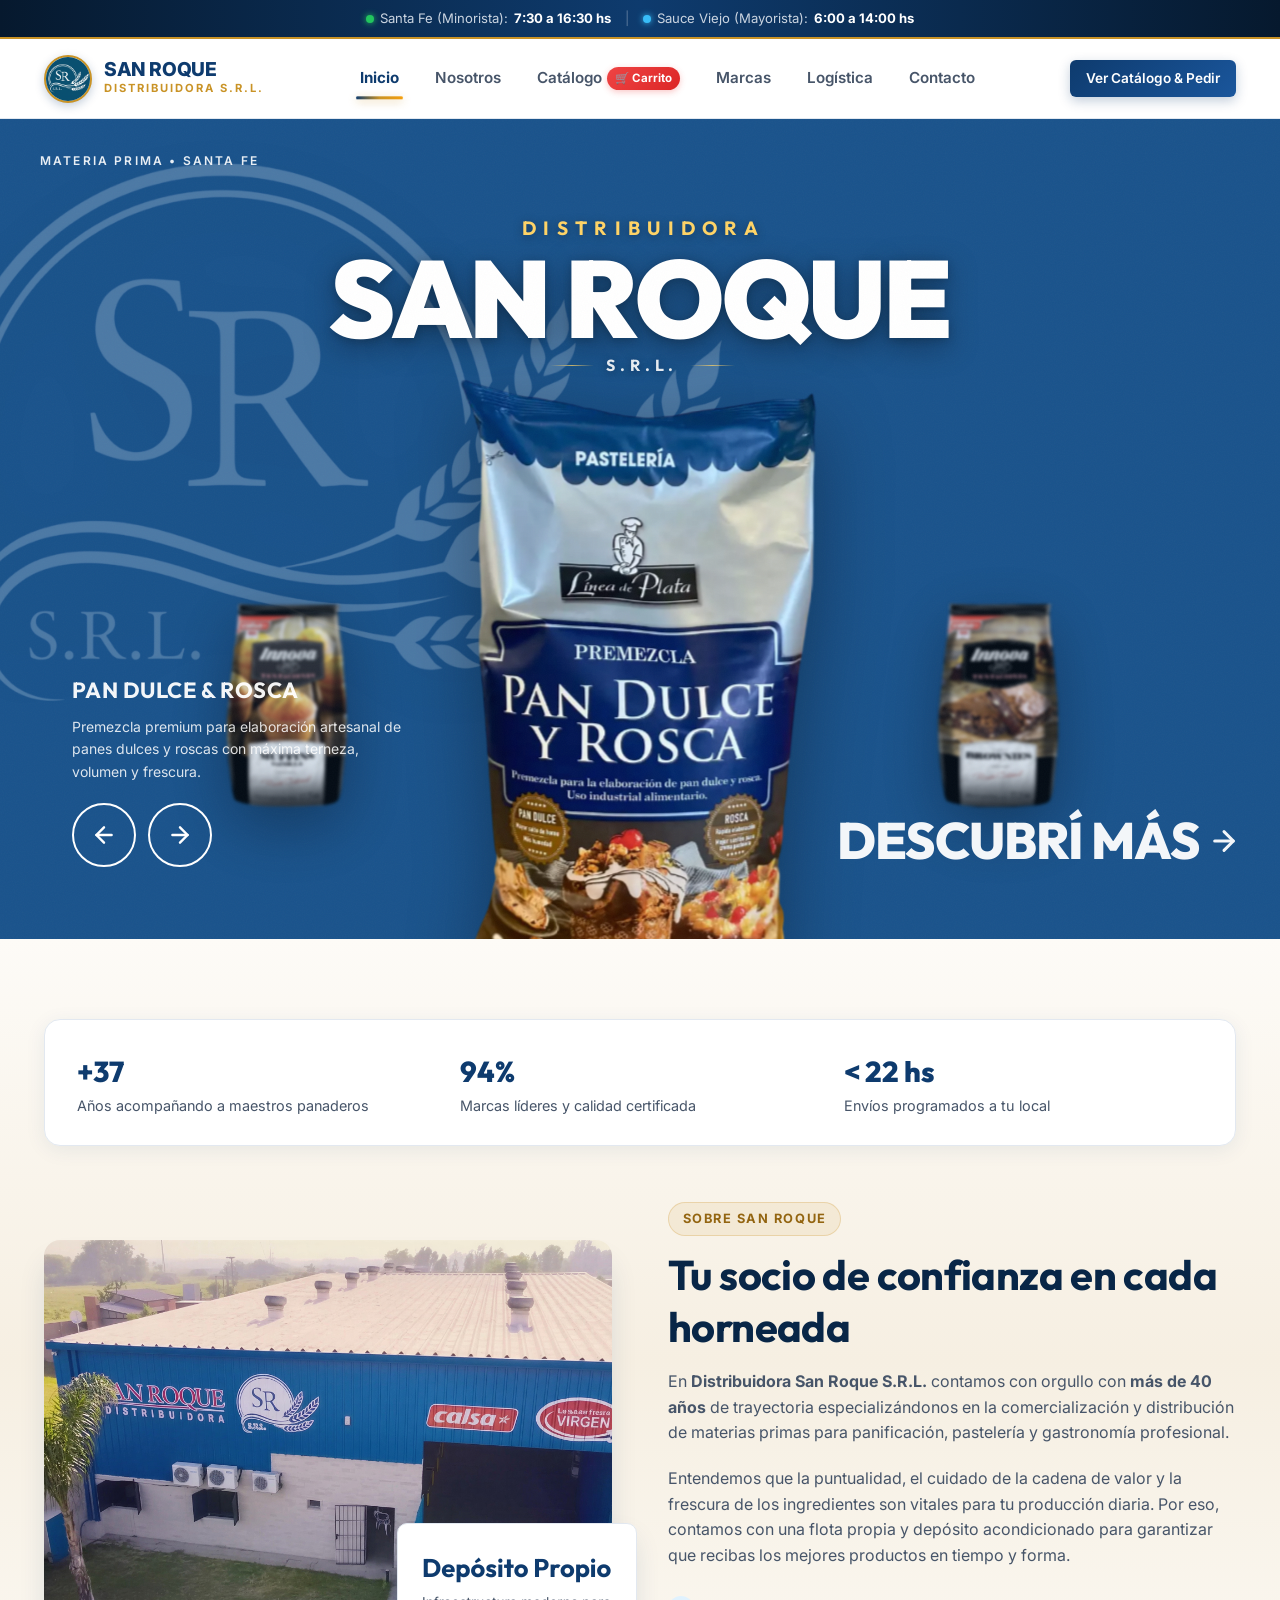
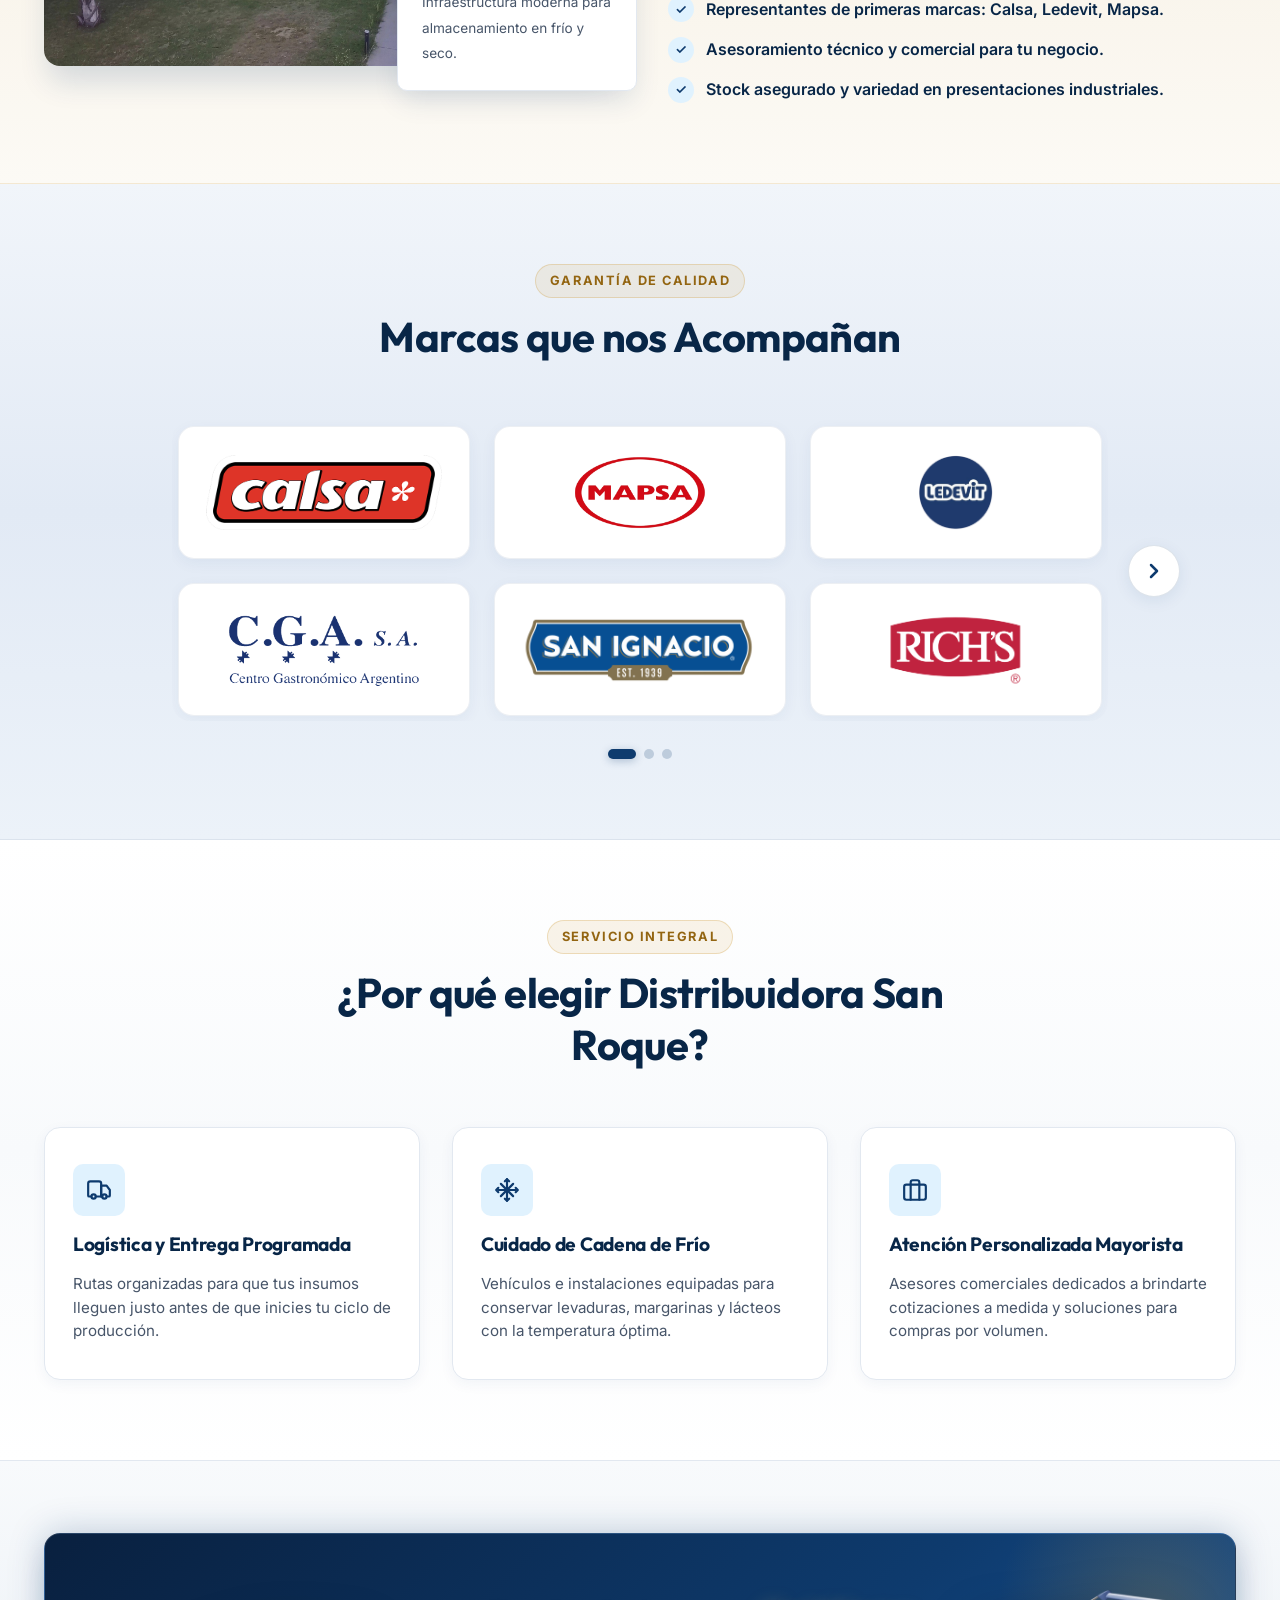
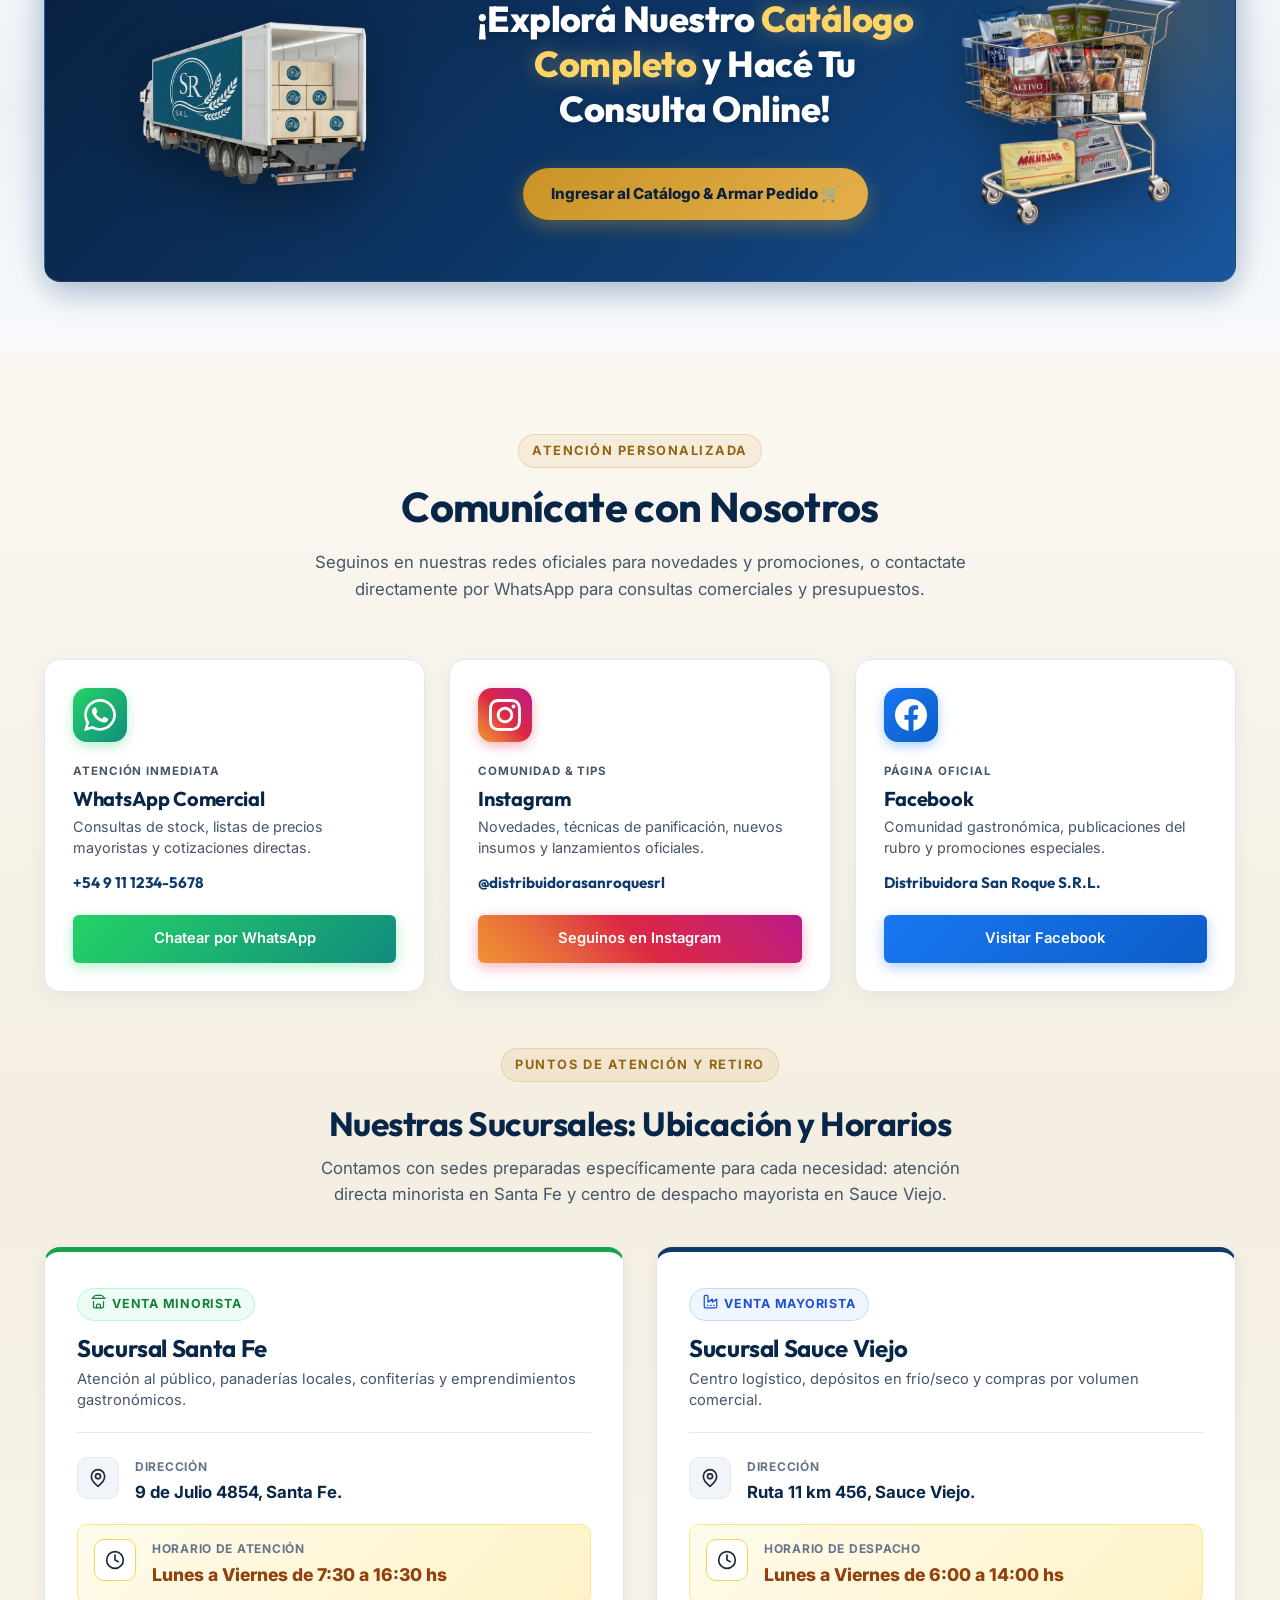
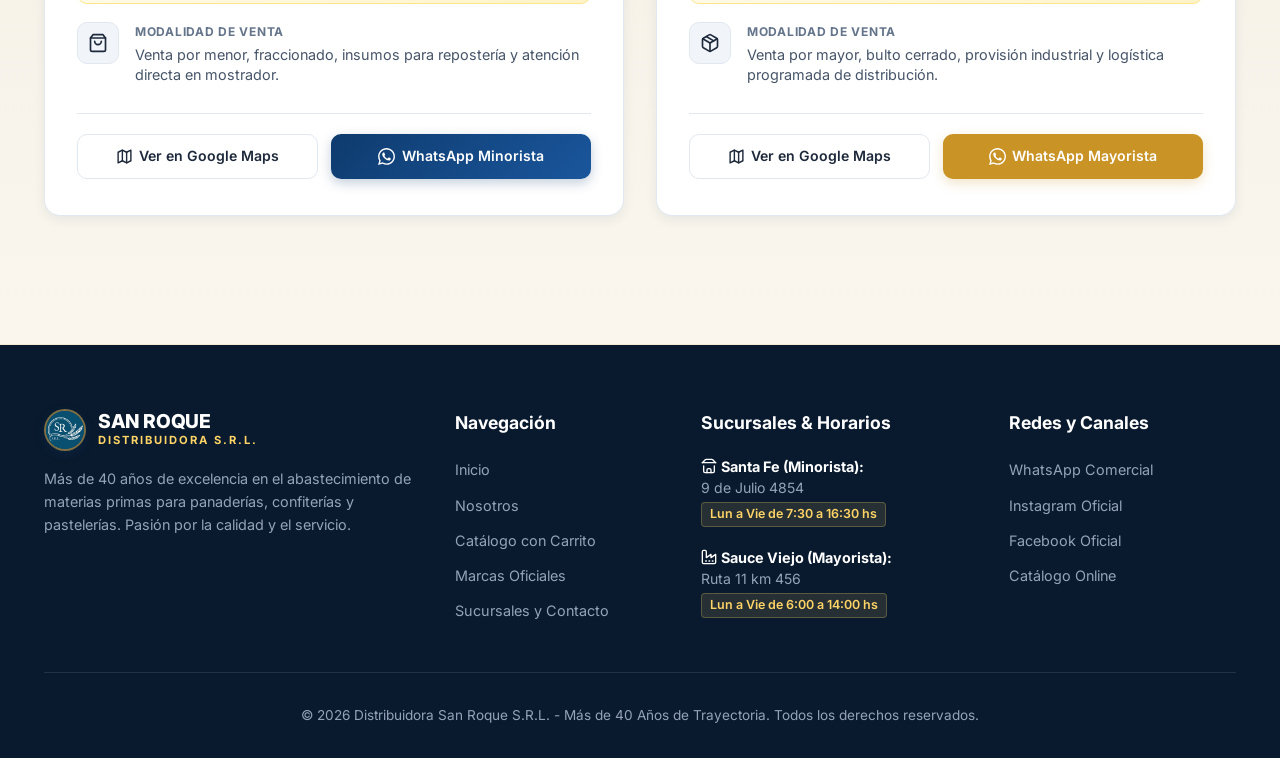
==== commit 71683462: "Todos los logos de empresa agregados" ====
--- a/index.html
+++ b/index.html
@@ -215,8 +215,33 @@
           <span class="section-pill">Garantía de Calidad</span>
           <h2 class="section-title">Marcas que nos Acompañan</h2>
         </div>
-        <div class="brands-grid" id="brands-grid">
-          <!-- Se inyecta dinámicamente -->
+
+        <div class="brands-carousel-container animate-on-scroll animate-fade-up">
+          <!-- Flecha izquierda a un costado (oculta inicialmente en el primer bloque) -->
+          <button type="button" class="brands-nav-btn brands-nav-prev is-hidden" id="brands-prev-btn" aria-label="Ver bloque anterior de marcas" tabindex="-1" aria-hidden="true">
+            <svg width="24" height="24" viewBox="0 0 24 24" fill="none" stroke="currentColor" stroke-width="2.5" stroke-linecap="round" stroke-linejoin="round">
+              <path d="m15 18-6-6 6-6"/>
+            </svg>
+          </button>
+
+          <!-- Viewport del carrusel -->
+          <div class="brands-carousel-viewport" id="brands-viewport">
+            <div class="brands-carousel-track" id="brands-track">
+              <!-- Se inyectan dinámicamente los bloques de a 6 marcas -->
+            </div>
+          </div>
+
+          <!-- Flecha derecha al otro costado -->
+          <button type="button" class="brands-nav-btn brands-nav-next" id="brands-next-btn" aria-label="Ver siguiente bloque de marcas">
+            <svg width="24" height="24" viewBox="0 0 24 24" fill="none" stroke="currentColor" stroke-width="2.5" stroke-linecap="round" stroke-linejoin="round">
+              <path d="m9 18 6-6-6-6"/>
+            </svg>
+          </button>
+        </div>
+
+        <!-- Indicadores de paginación -->
+        <div class="brands-pagination" id="brands-pagination" role="tablist" aria-label="Bloques de marcas">
+          <!-- Se inyectan dinámicamente los indicadores -->
         </div>
       </div>
     </section>
--- a/css/style.css
+++ b/css/style.css
@@ -359,7 +359,7 @@
   will-change: transform, width;
 }
 
-@media (max-width: 900px) {
+@media (max-width: 920px) {
   .nav-sliding-indicator {
     display: none !important;
   }
@@ -950,7 +950,7 @@
 }
 
 /* Ajustes Responsive para Hero Móvil */
-@media (max-width: 768px) {
+@media (max-width: 920px) {
   .hero-carousel-section {
     min-height: calc(100dvh - 64px - 68px);
     height: calc(100dvh - 64px - 68px);
@@ -1498,64 +1498,253 @@
 }
 
 /* ==========================================================================
-   Marcas (Con Degradado Platino / Slate Suave)
+   Marcas (Carrusel de Bloques de a 6 con Flechas Laterales y Paginación)
    ========================================================================== */
 .brands-section {
   background: linear-gradient(180deg, #f1f5fa 0%, #e2eaf5 50%, #ecf2f9 100%);
   position: relative;
   border-bottom: 1px solid #dbe3ed;
+  overflow: hidden;
+}
+
+.brands-carousel-container {
+  display: flex;
+  align-items: center;
+  justify-content: center;
+  gap: 1.25rem;
+  position: relative;
+  max-width: 1080px;
+  margin: 0 auto;
+}
+
+.brands-nav-btn {
+  width: 52px;
+  height: 52px;
+  border-radius: 50%;
+  background: #ffffff;
+  border: 1.5px solid rgba(14, 59, 110, 0.14);
+  color: var(--color-primary, #0e3b6e);
+  display: inline-flex;
+  align-items: center;
+  justify-content: center;
+  cursor: pointer;
+  flex-shrink: 0;
+  box-shadow: 0 4px 16px rgba(14, 59, 110, 0.08);
+  transition: transform 0.24s cubic-bezier(0.16, 1, 0.3, 1),
+              opacity 0.24s ease,
+              visibility 0.24s ease,
+              background-color 0.22s ease,
+              border-color 0.22s ease,
+              color 0.22s ease,
+              box-shadow 0.22s ease;
+  user-select: none;
+  z-index: 5;
+}
+
+.brands-nav-btn.is-hidden {
+  opacity: 0;
+  visibility: hidden;
+  pointer-events: none;
+  transform: scale(0.78);
+  cursor: default;
+}
+
+.brands-nav-btn:hover {
+  transform: scale(1.08);
+  background-color: var(--color-primary, #0e3b6e);
+  color: #ffffff;
+  border-color: var(--color-primary, #0e3b6e);
+  box-shadow: 0 8px 24px rgba(14, 59, 110, 0.22);
+}
+
+.brands-nav-btn:active {
+  transform: scale(0.94);
+}
+
+.brands-nav-btn:focus-visible {
+  outline: 2px solid var(--color-primary, #0e3b6e);
+  outline-offset: 3px;
+}
+
+.brands-carousel-viewport {
+  flex: 1;
+  overflow: hidden;
+  border-radius: 18px;
+  width: 100%;
+}
+
+.brands-carousel-track {
+  display: flex;
+  width: 100%;
+  transition: transform 0.48s cubic-bezier(0.22, 1, 0.36, 1);
+  will-change: transform;
+}
+
+.brands-page {
+  min-width: 100%;
+  width: 100%;
+  flex-shrink: 0;
+  box-sizing: border-box;
+  padding: 0.35rem 0.4rem;
 }
 
 .brands-grid {
   display: grid;
-  grid-template-columns: repeat(4, 1fr);
-  gap: 2rem;
-  max-width: 960px;
-  margin: 0 auto;
+  grid-template-columns: repeat(3, 1fr);
+  gap: 1.5rem;
+  width: 100%;
 }
 
 .brand-card {
   background: #ffffff;
   border: 1px solid rgba(14, 59, 110, 0.08);
-  padding: 2rem 1.5rem;
+  padding: 1.75rem 1.5rem;
   border-radius: 16px;
   display: flex;
   align-items: center;
   justify-content: center;
-  min-height: 120px;
+  min-height: 115px;
   box-shadow: 0 4px 15px rgba(14, 59, 110, 0.05);
-  transition: all 0.28s cubic-bezier(0.16, 1, 0.3, 1);
-  filter: grayscale(12%);
-  opacity: 0.92;
-}
-
+  filter: grayscale(10%);
+  /* Estado inicial: desplazado ~20px hacia abajo e invisible */
+  opacity: 0;
+  transform: translateY(20px);
+  will-change: transform, opacity;
+  transition: transform 0.65s cubic-bezier(0.16, 1, 0.3, 1),
+              opacity 0.65s cubic-bezier(0.16, 1, 0.3, 1),
+              box-shadow 0.28s cubic-bezier(0.16, 1, 0.3, 1),
+              border-color 0.28s ease,
+              filter 0.28s ease;
+}
+
+/* Cascada Staggered: Cuando la sección está revelada en scroll y el bloque de marcas está activo */
+.brands-carousel-container.revealed .brands-page.active-page .brand-card {
+  opacity: 0.94;
+  transform: translateY(0);
+}
+
+/* Delays progresivos de izquierda a derecha (0ms a 300ms) para los 6 logos */
+.brands-carousel-container.revealed .brands-page.active-page .brand-card:nth-child(1) {
+  transition-delay: 0ms;
+}
+.brands-carousel-container.revealed .brands-page.active-page .brand-card:nth-child(2) {
+  transition-delay: 90ms;
+}
+.brands-carousel-container.revealed .brands-page.active-page .brand-card:nth-child(3) {
+  transition-delay: 180ms;
+}
+.brands-carousel-container.revealed .brands-page.active-page .brand-card:nth-child(4) {
+  transition-delay: 270ms;
+}
+.brands-carousel-container.revealed .brands-page.active-page .brand-card:nth-child(5) {
+  transition-delay: 360ms;
+}
+.brands-carousel-container.revealed .brands-page.active-page .brand-card:nth-child(6) {
+  transition-delay: 450ms;
+}
+
+/* Cuando un bloque no está activo o el carrusel salió de pantalla: reseteo ágil sin delay */
+.brands-page:not(.active-page) .brand-card,
+.brands-carousel-container:not(.revealed) .brand-card {
+  opacity: 0;
+  transform: translateY(20px);
+  transition-delay: 0s !important;
+}
+
+/* Contenedor general en scroll: evita doble salto vertical y se enfoca en la cascada de logos */
+.brands-carousel-container.animate-on-scroll {
+  transform: none !important;
+}
+
+/* Hover interactivo: respuesta inmediata sin heredar el retraso de la cascada */
 .brand-card:hover {
-  border-color: var(--color-primary-light);
-  transform: translateY(-3px);
-  box-shadow: 0 12px 28px rgba(14, 59, 110, 0.12);
+  transition-delay: 0s !important;
+  border-color: var(--color-primary-light, #2563eb);
+  transform: translateY(-4px) !important;
+  box-shadow: 0 12px 28px rgba(14, 59, 110, 0.13);
   filter: grayscale(0%);
-  opacity: 1;
+  opacity: 1 !important;
+}
+
+.brand-card:active {
+  transition-delay: 0s !important;
+  transform: translateY(-2px) scale(0.98) !important;
 }
 
 .brand-card img {
   max-width: 100%;
-  max-height: 80px;
+  max-height: 75px;
   object-fit: contain;
   transition: transform 0.4s cubic-bezier(0.25, 0.46, 0.45, 0.94);
+  pointer-events: none;
 }
 
 .brand-card:hover img {
-  transform: scale(1.05);
-}
-
-@media (max-width: 768px) {
+  transform: scale(1.06);
+}
+
+/* Accesibilidad: reducción de movimiento si el sistema lo requiere */
+@media (prefers-reduced-motion: reduce) {
+  .brand-card {
+    opacity: 0.94 !important;
+    transform: none !important;
+    transition: none !important;
+  }
+}
+
+/* Indicadores de paginación */
+.brands-pagination {
+  display: flex;
+  align-items: center;
+  justify-content: center;
+  gap: 0.5rem;
+  margin-top: 1.75rem;
+}
+
+.brands-dot {
+  width: 10px;
+  height: 10px;
+  border-radius: 999px;
+  background: rgba(14, 59, 110, 0.2);
+  border: none;
+  cursor: pointer;
+  padding: 0;
+  transition: all 0.3s cubic-bezier(0.16, 1, 0.3, 1);
+}
+
+.brands-dot:hover {
+  background: rgba(14, 59, 110, 0.5);
+  transform: scale(1.2);
+}
+
+.brands-dot.active {
+  width: 28px;
+  background: var(--color-primary, #0e3b6e);
+  box-shadow: 0 2px 8px rgba(14, 59, 110, 0.28);
+}
+
+.brands-dot:focus-visible {
+  outline: 2px solid var(--color-primary, #0e3b6e);
+  outline-offset: 2px;
+}
+
+/* Responsive */
+@media (max-width: 860px) {
+  .brands-carousel-container {
+    gap: 0.75rem;
+  }
+
+  .brands-nav-btn {
+    width: 44px;
+    height: 44px;
+  }
+
   .brands-grid {
-    grid-template-columns: repeat(3, 1fr);
-    gap: 1.25rem;
+    gap: 1.15rem;
   }
 
   .brand-card {
-    padding: 1.5rem 1rem;
+    padding: 1.25rem 1rem;
     min-height: 100px;
   }
 
@@ -1564,19 +1753,66 @@
   }
 }
 
-@media (max-width: 480px) {
+@media (max-width: 640px) {
+  .brands-carousel-container {
+    position: relative;
+    padding: 0 0.25rem;
+  }
+
+  .brands-nav-btn {
+    position: absolute;
+    top: 50%;
+    transform: translateY(-50%);
+    width: 42px;
+    height: 42px;
+    box-shadow: 0 4px 16px rgba(0, 0, 0, 0.16);
+    background: rgba(255, 255, 255, 0.96);
+    backdrop-filter: blur(6px);
+  }
+
+  .brands-nav-btn.brands-nav-prev {
+    left: -6px;
+  }
+
+  .brands-nav-btn.brands-nav-next {
+    right: -6px;
+  }
+
+  .brands-nav-btn:hover {
+    transform: translateY(-50%) scale(1.08);
+  }
+
+  .brands-nav-btn:active {
+    transform: translateY(-50%) scale(0.94);
+  }
+
+  .brands-nav-btn.is-hidden {
+    transform: translateY(-50%) scale(0.78);
+  }
+
   .brands-grid {
     grid-template-columns: repeat(2, 1fr);
-    gap: 1rem;
+    gap: 0.85rem;
   }
 
   .brand-card {
-    padding: 1.25rem 0.75rem;
-    min-height: 85px;
+    padding: 1.1rem 0.75rem;
+    min-height: 90px;
   }
 
   .brand-card img {
-    max-height: 50px;
+    max-height: 52px;
+  }
+}
+
+@media (max-width: 380px) {
+  .brand-card {
+    padding: 0.85rem 0.5rem;
+    min-height: 80px;
+  }
+
+  .brand-card img {
+    max-height: 44px;
   }
 }
 
@@ -1786,14 +2022,14 @@
 .animate-on-scroll.animate-from-left {
   opacity: 0;
   transform: translateX(-80px);
-  transition: opacity 0.85s cubic-bezier(0.16, 1, 0.3, 1), transform 0.85s cubic-bezier(0.16, 1, 0.3, 1);
+  transition: opacity 1.2s cubic-bezier(0.16, 1, 0.3, 1), transform 1.2s cubic-bezier(0.16, 1, 0.3, 1);
   will-change: opacity, transform;
 }
 
 .animate-on-scroll.animate-from-right {
   opacity: 0;
   transform: translateX(80px);
-  transition: opacity 0.85s cubic-bezier(0.16, 1, 0.3, 1), transform 0.85s cubic-bezier(0.16, 1, 0.3, 1);
+  transition: opacity 1.2s cubic-bezier(0.16, 1, 0.3, 1), transform 1.2s cubic-bezier(0.16, 1, 0.3, 1);
   will-change: opacity, transform;
 }
 
@@ -2560,7 +2796,7 @@
 .animate-on-scroll {
   opacity: 0;
   transform: translateY(28px);
-  transition: opacity 0.75s cubic-bezier(0.16, 1, 0.3, 1), transform 0.75s cubic-bezier(0.16, 1, 0.3, 1);
+  transition: opacity 1.1s cubic-bezier(0.16, 1, 0.3, 1), transform 1.1s cubic-bezier(0.16, 1, 0.3, 1);
   will-change: opacity, transform;
 }
 
@@ -2586,41 +2822,41 @@
 .animate-stagger>* {
   opacity: 0;
   transform: translateY(22px);
-  transition: opacity 0.7s cubic-bezier(0.16, 1, 0.3, 1), transform 0.7s cubic-bezier(0.16, 1, 0.3, 1);
+  transition: opacity 1.05s cubic-bezier(0.16, 1, 0.3, 1), transform 1.05s cubic-bezier(0.16, 1, 0.3, 1);
 }
 
 .animate-stagger.revealed>*:nth-child(1) {
-  transition-delay: 0.08s;
+  transition-delay: 0.12s;
   opacity: 1;
   transform: translateY(0);
 }
 
 .animate-stagger.revealed>*:nth-child(2) {
-  transition-delay: 0.16s;
-  opacity: 1;
-  transform: translateY(0);
-}
-
-.animate-stagger.revealed>*:nth-child(3) {
   transition-delay: 0.24s;
   opacity: 1;
   transform: translateY(0);
 }
 
-.animate-stagger.revealed>*:nth-child(4) {
-  transition-delay: 0.32s;
+.animate-stagger.revealed>*:nth-child(3) {
+  transition-delay: 0.36s;
   opacity: 1;
   transform: translateY(0);
 }
 
-.animate-stagger.revealed>*:nth-child(5) {
-  transition-delay: 0.40s;
+.animate-stagger.revealed>*:nth-child(4) {
+  transition-delay: 0.48s;
   opacity: 1;
   transform: translateY(0);
 }
 
+.animate-stagger.revealed>*:nth-child(5) {
+  transition-delay: 0.60s;
+  opacity: 1;
+  transform: translateY(0);
+}
+
 .animate-stagger.revealed>*:nth-child(6) {
-  transition-delay: 0.48s;
+  transition-delay: 0.72s;
   opacity: 1;
   transform: translateY(0);
 }
@@ -2724,7 +2960,10 @@
   .brand-card,
   .product-card,
   .hero-carousel-item,
-  .hero-nav-btn {
+  .hero-nav-btn,
+  .brands-nav-btn,
+  .brands-dot,
+  .brands-carousel-track {
     transform: none !important;
     opacity: 1 !important;
     transition: opacity 0.15s ease !important;
@@ -3534,7 +3773,17 @@
 /* ==========================================================================
    Diseño Móvil Completo - Stitch Artisanal Supply Framework (Smartphone)
    ========================================================================== */
-@media (max-width: 768px) {
+@media (max-width: 920px) {
+
+  /* Ocultar barra superior de horarios de sucursales en formato celular (mantenida en formato web) */
+  .top-promo-bar {
+    display: none !important;
+  }
+
+  /* Ocultar botón flotante de WhatsApp en formato celular (la barra de navegación inferior ya tiene el botón de pedir) */
+  .floating-whatsapp-wrapper {
+    display: none !important;
+  }
 
   /* Espacio inferior para la barra de navegación móvil solo en catálogo */
   body.page-catalogo {
@@ -3811,18 +4060,10 @@
      Diseño Móvil Optimizado: Catálogo San Roque (Smartphone)
      ========================================================================== */
 
-  /* En la página de catálogo, la barra inferior móvil asume el protagonismo:
-     ocultamos los botones flotantes redundantes que tapan los productos */
-  .page-catalogo .floating-cart-btn,
-  .page-catalogo .floating-whatsapp-wrapper {
+  /* En formato celular, los botones flotantes se ocultan: la barra inferior asume la navegación */
+  .floating-cart-btn,
+  .floating-whatsapp-wrapper {
     display: none !important;
-  }
-
-  /* En index.html también hay barra inferior móvil de 60px:
-     subimos el botón flotante de WhatsApp para que no quede tapado */
-  body:not(.page-catalogo) .floating-whatsapp-wrapper {
-    bottom: 80px !important;
-    right: 16px !important;
   }
 
   /* Banner Hero de Catálogo en Móvil: Con el mismo tono azul corporativo de la versión web */
@@ -4462,13 +4703,8 @@
     box-sizing: border-box !important;
   }
 
-  /* Ajuste del botón WhatsApp flotante para no sobreponerse a la barra inferior */
-  .floating-whatsapp-wrapper {
-    bottom: 90px !important;
-  }
-
-  /* Ocultar el tooltip "En línea / Estamos en línea" en móvil:
-     La barra inferior ya tiene el acceso directo a WhatsApp */
+  /* Ocultar el botón flotante de WhatsApp y su tooltip en móvil */
+  .floating-whatsapp-wrapper,
   .whatsapp-tooltip {
     display: none !important;
   }
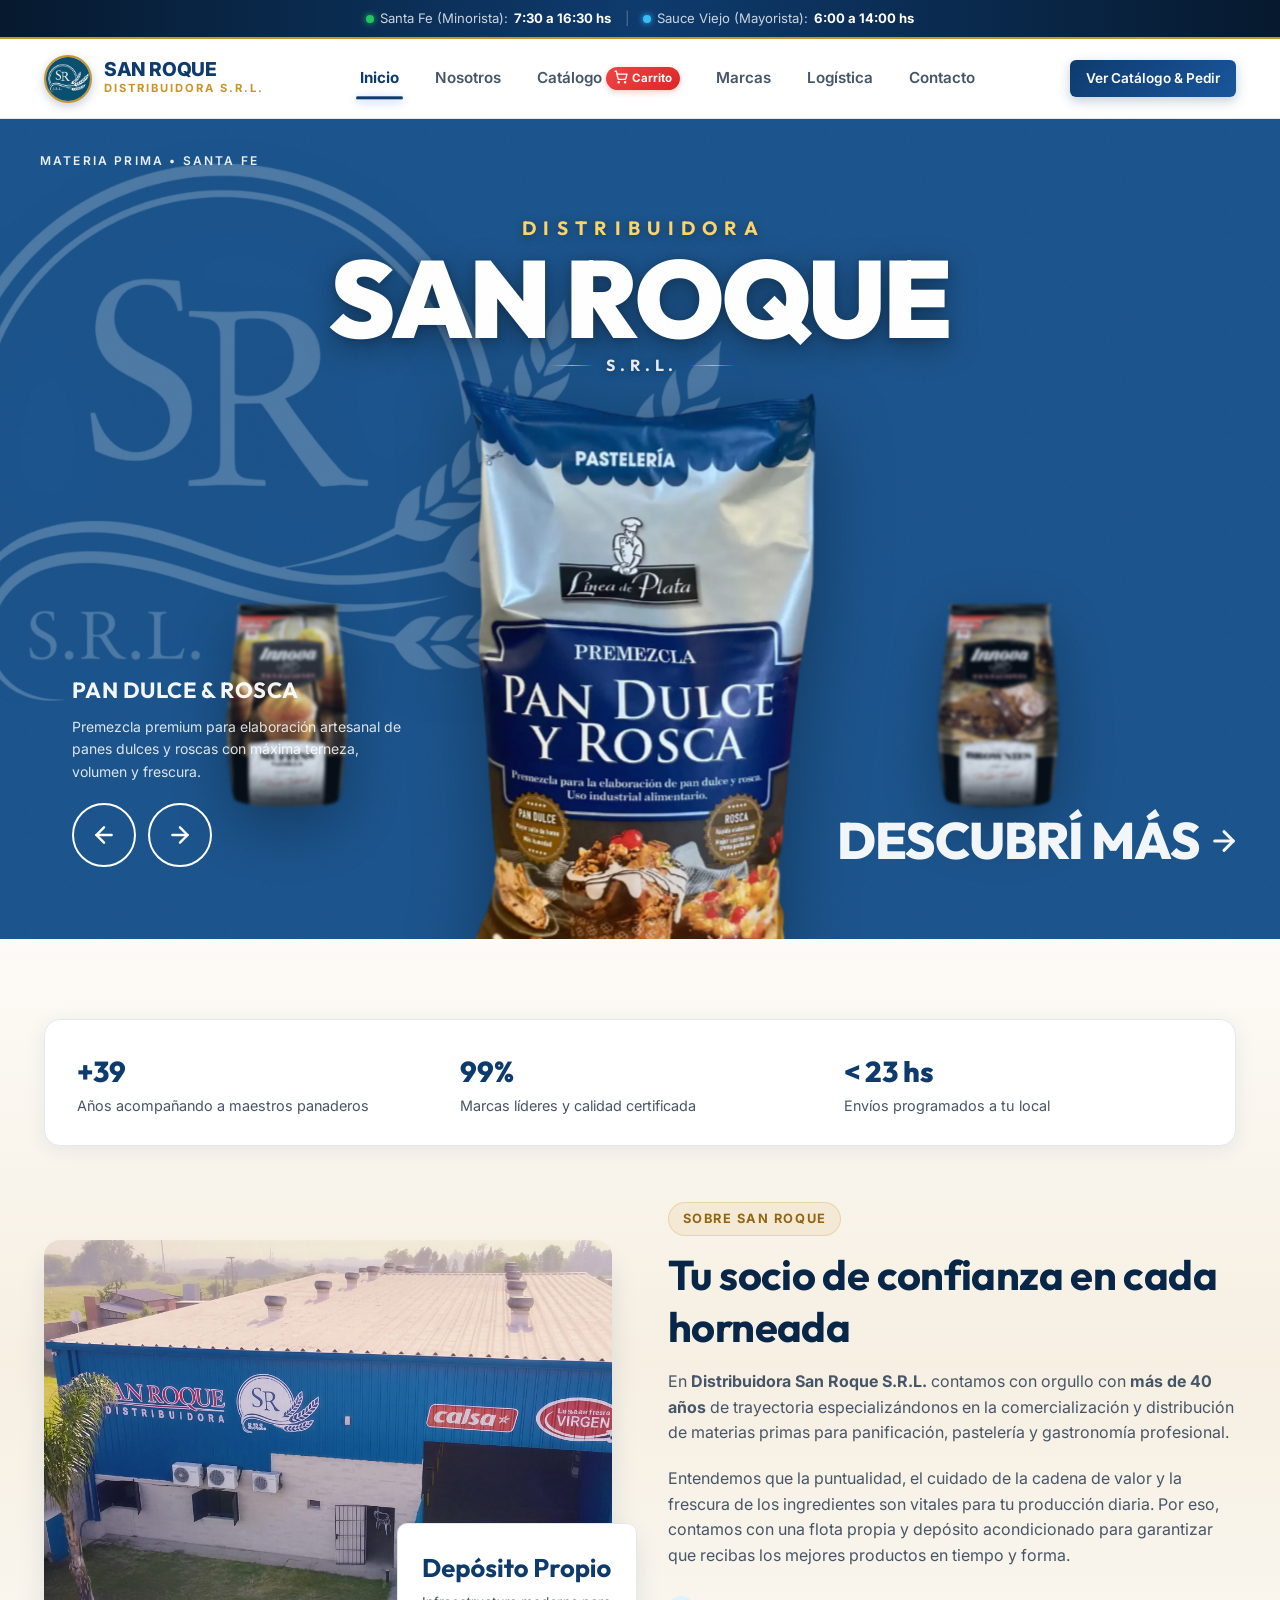
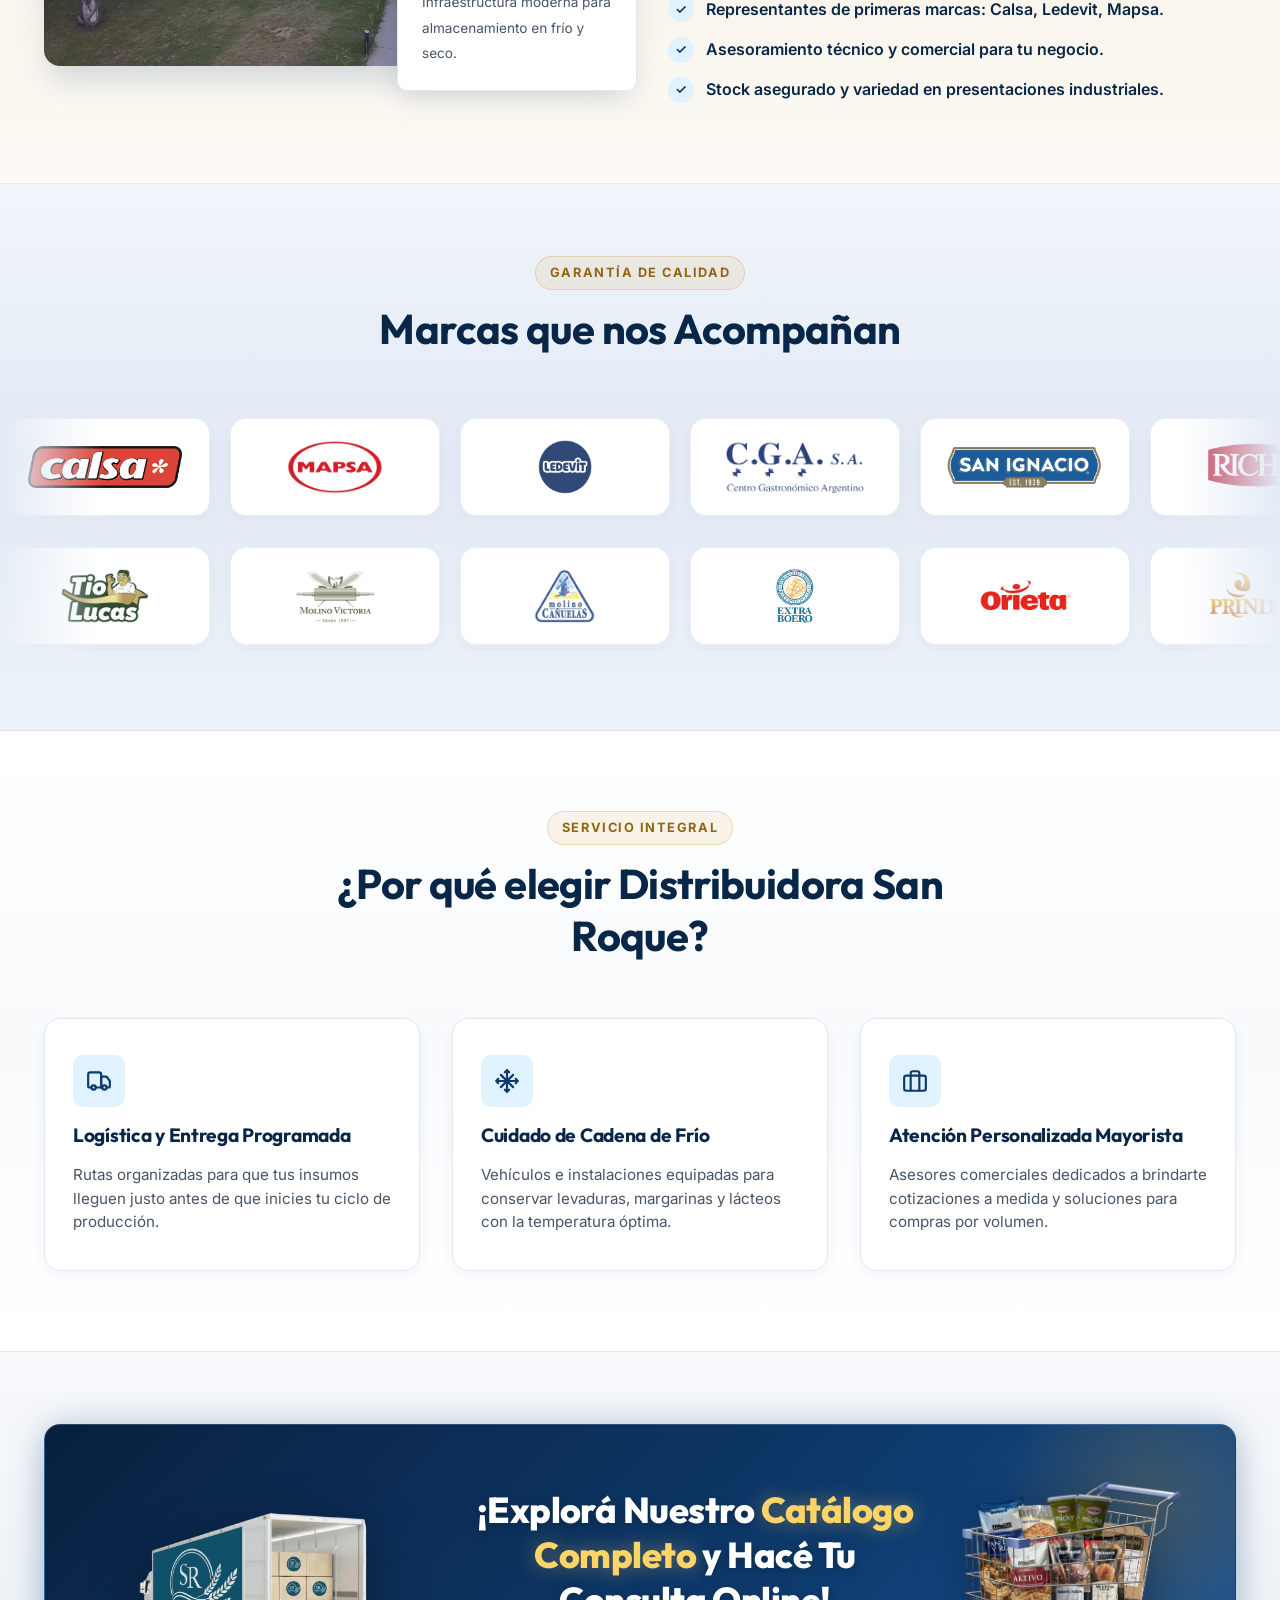
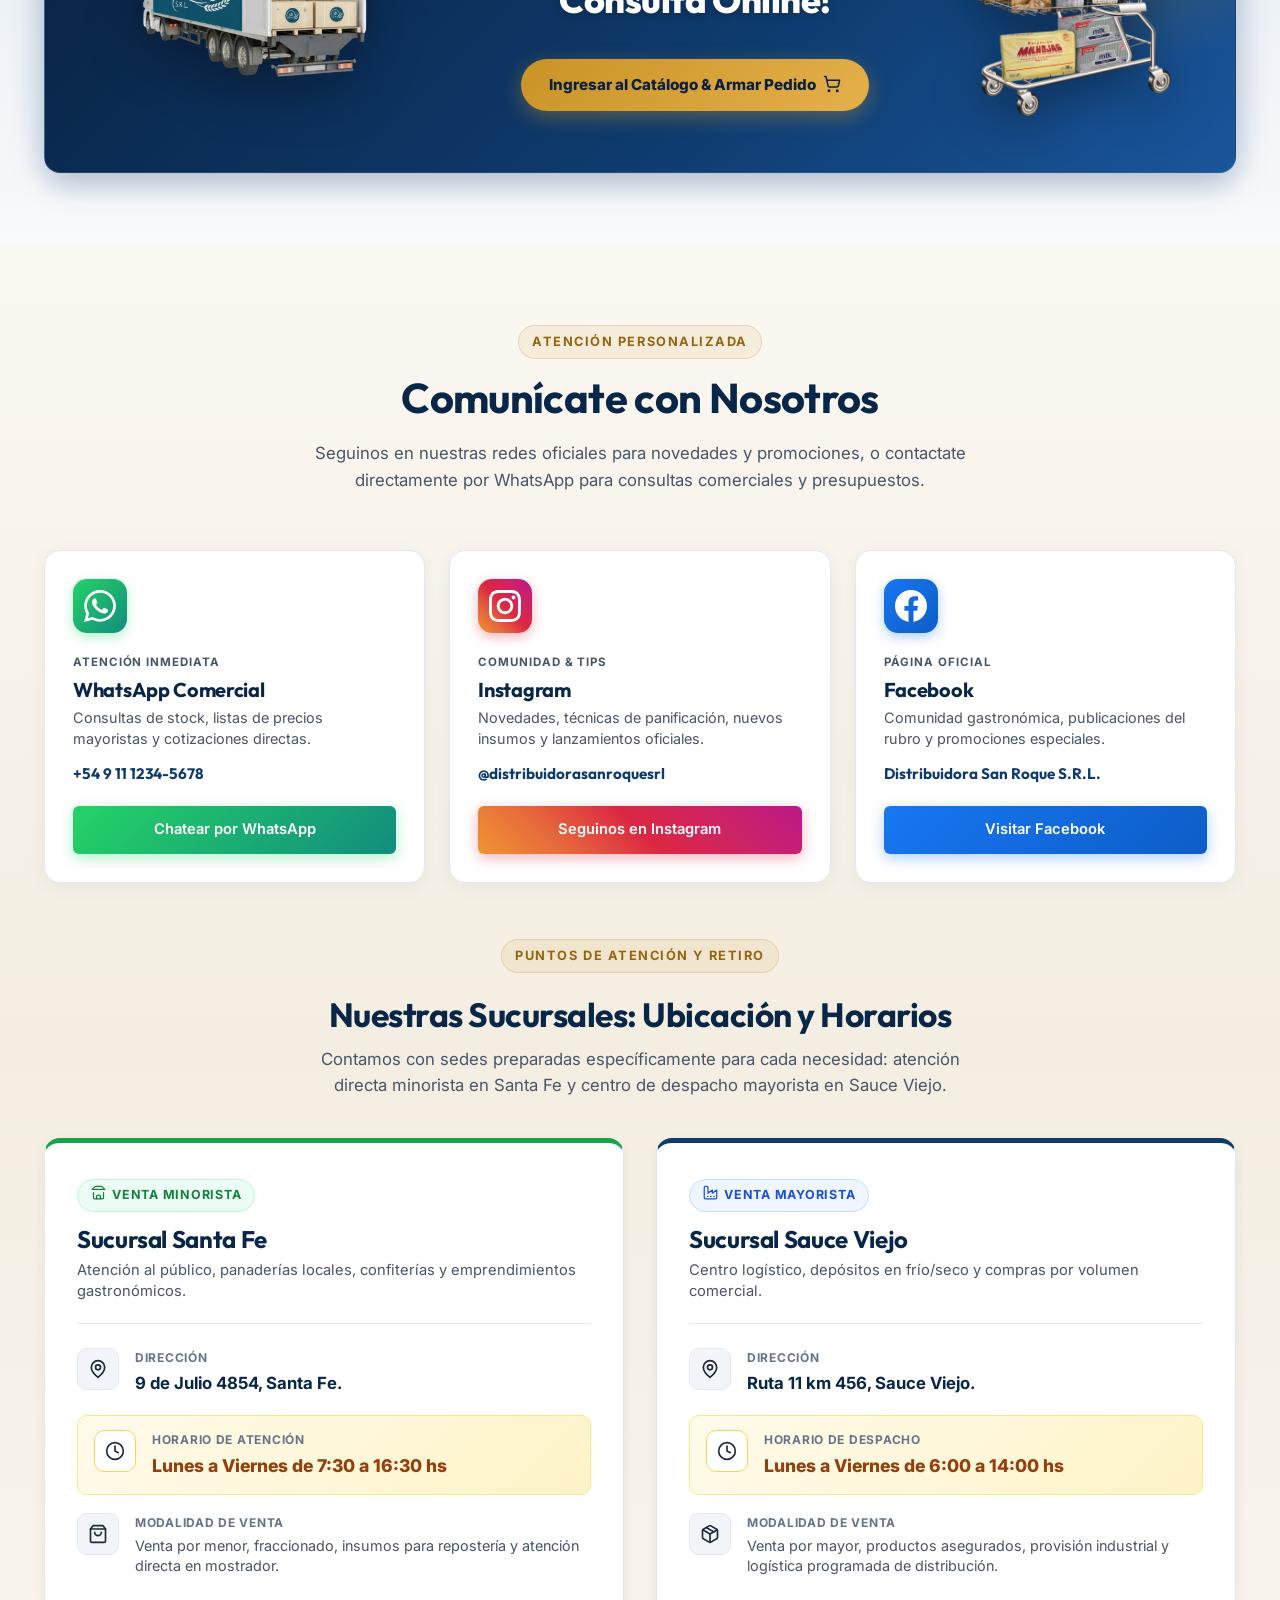
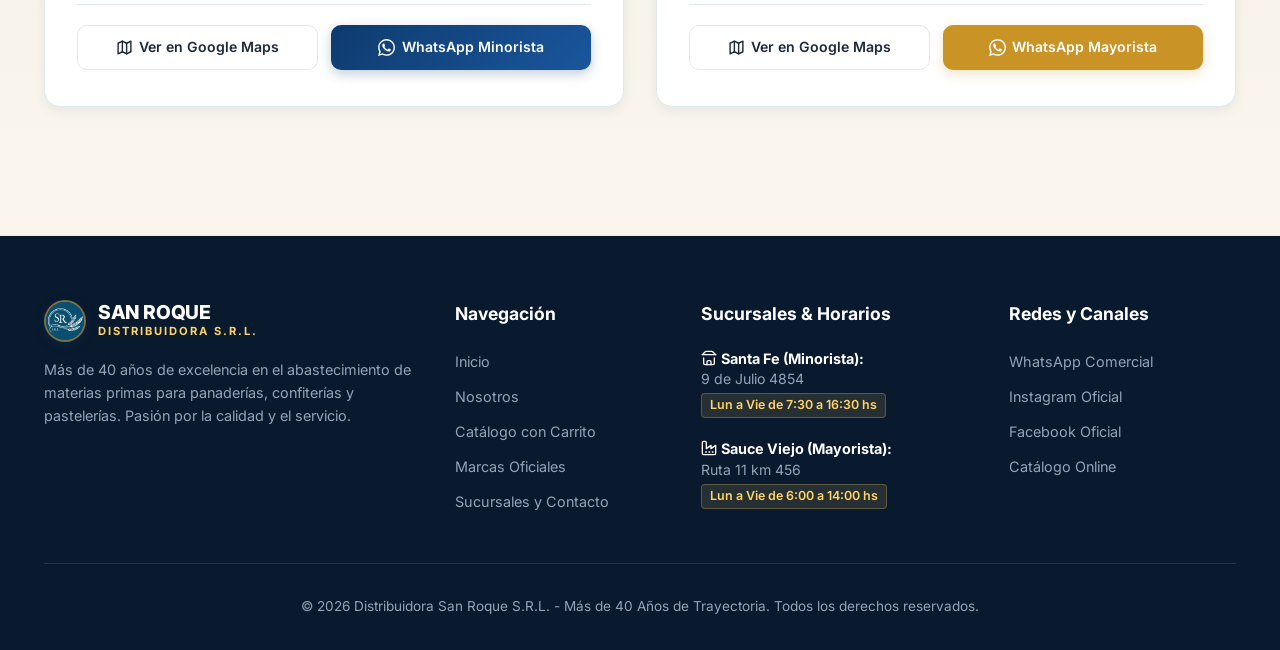
==== commit 46844f79: "logos en movimiento" ====
--- a/index.html
+++ b/index.html
@@ -52,8 +52,14 @@
         <ul class="nav-menu" id="nav-menu">
           <li><a href="#inicio" class="nav-link active">Inicio</a></li>
           <li><a href="#nosotros" class="nav-link">Nosotros</a></li>
-          <li><a href="catalogo.html" class="nav-link nav-link-catalogo">Catálogo <span class="nav-pill-badge">🛒
-                Carrito</span></a></li>
+          <li><a href="catalogo.html" class="nav-link nav-link-catalogo">Catálogo <span class="nav-pill-badge"><svg
+                  width="14" height="14" viewBox="0 0 24 24" fill="none" stroke="currentColor" stroke-width="2.5"
+                  stroke-linecap="round" stroke-linejoin="round" aria-hidden="true"
+                  style="vertical-align: -2px; margin-right: 0.2rem;">
+                  <circle cx="8" cy="21" r="1" />
+                  <circle cx="19" cy="21" r="1" />
+                  <path d="M2.05 2.05h2l2.66 12.42a2 2 0 0 0 2 1.58h9.78a2 2 0 0 0 1.95-1.57l1.65-7.43H5.12" />
+                </svg>Carrito</span></a></li>
           <li><a href="#marcas" class="nav-link">Marcas</a></li>
           <li><a href="#servicios" class="nav-link">Logística</a></li>
           <li><a href="#contacto" class="nav-link">Contacto</a></li>
@@ -63,7 +69,8 @@
 
       <div class="header-cta">
         <a href="catalogo.html" class="btn btn-primary btn-sm">Ver Catálogo & Pedir</a>
-        <button class="mobile-menu-toggle" id="mobile-toggle" aria-label="Abrir menú de navegación" aria-expanded="false" aria-controls="nav-menu">
+        <button class="mobile-menu-toggle" id="mobile-toggle" aria-label="Abrir menú de navegación"
+          aria-expanded="false" aria-controls="nav-menu">
           ☰
         </button>
       </div>
@@ -122,7 +129,8 @@
           <div class="hero-product-meta" id="hero-product-meta">
             <p class="hero-product-title" id="hero-product-title">PAN DULCE & ROSCA</p>
             <p class="hero-product-desc" id="hero-product-desc">
-              Premezcla premium para elaboración artesanal de panes dulces y roscas con máxima terneza, volumen y frescura.
+              Premezcla premium para elaboración artesanal de panes dulces y roscas con máxima terneza, volumen y
+              frescura.
             </p>
           </div>
           <div class="hero-nav-buttons">
@@ -215,33 +223,22 @@
           <span class="section-pill">Garantía de Calidad</span>
           <h2 class="section-title">Marcas que nos Acompañan</h2>
         </div>
-
-        <div class="brands-carousel-container animate-on-scroll animate-fade-up">
-          <!-- Flecha izquierda a un costado (oculta inicialmente en el primer bloque) -->
-          <button type="button" class="brands-nav-btn brands-nav-prev is-hidden" id="brands-prev-btn" aria-label="Ver bloque anterior de marcas" tabindex="-1" aria-hidden="true">
-            <svg width="24" height="24" viewBox="0 0 24 24" fill="none" stroke="currentColor" stroke-width="2.5" stroke-linecap="round" stroke-linejoin="round">
-              <path d="m15 18-6-6 6-6"/>
-            </svg>
-          </button>
-
-          <!-- Viewport del carrusel -->
-          <div class="brands-carousel-viewport" id="brands-viewport">
-            <div class="brands-carousel-track" id="brands-track">
-              <!-- Se inyectan dinámicamente los bloques de a 6 marcas -->
-            </div>
-          </div>
-
-          <!-- Flecha derecha al otro costado -->
-          <button type="button" class="brands-nav-btn brands-nav-next" id="brands-next-btn" aria-label="Ver siguiente bloque de marcas">
-            <svg width="24" height="24" viewBox="0 0 24 24" fill="none" stroke="currentColor" stroke-width="2.5" stroke-linecap="round" stroke-linejoin="round">
-              <path d="m9 18 6-6-6-6"/>
-            </svg>
-          </button>
-        </div>
-
-        <!-- Indicadores de paginación -->
-        <div class="brands-pagination" id="brands-pagination" role="tablist" aria-label="Bloques de marcas">
-          <!-- Se inyectan dinámicamente los indicadores -->
+      </div>
+
+      <div class="brands-marquee-wrapper animate-on-scroll animate-fade-up"
+        aria-label="Carrusel continuo de marcas oficiales">
+        <!-- Fila 1: Dirección hacia la izquierda -->
+        <div class="brands-marquee-row" data-direction="left" aria-label="Marcas distribuidas - Fila 1">
+          <div class="brands-marquee-track" id="brands-track-1">
+            <!-- Inyectado dinámicamente con JS -->
+          </div>
+        </div>
+
+        <!-- Fila 2: Dirección hacia la derecha -->
+        <div class="brands-marquee-row" data-direction="right" aria-label="Marcas distribuidas - Fila 2">
+          <div class="brands-marquee-track" id="brands-track-2">
+            <!-- Inyectado dinámicamente con JS -->
+          </div>
         </div>
       </div>
     </section>
@@ -253,28 +250,89 @@
           <span class="section-pill">Servicio Integral</span>
           <h2 class="section-title">¿Por qué elegir Distribuidora San Roque?</h2>
         </div>
-        <div class="features-grid animate-on-scroll animate-stagger">
-          <div class="feature-box">
-            <div class="feature-icon-wrapper" aria-hidden="true">
-              <svg width="26" height="26" viewBox="0 0 24 24" fill="none" stroke="currentColor" stroke-width="2" stroke-linecap="round" stroke-linejoin="round"><path d="M14 18V6a2 2 0 0 0-2-2H4a2 2 0 0 0-2 2v11a1 1 0 0 0 1 1h2"/><path d="M15 18H9"/><path d="M19 18h2a1 1 0 0 0 1-1v-5l-3-4h-5v10"/><circle cx="7" cy="18" r="2"/><circle cx="17" cy="18" r="2"/></svg>
-            </div>
-            <h4>Logística y Entrega Programada</h4>
-            <p>Rutas organizadas para que tus insumos lleguen justo antes de que inicies tu ciclo de producción.</p>
-          </div>
-          <div class="feature-box">
-            <div class="feature-icon-wrapper" aria-hidden="true">
-              <svg width="26" height="26" viewBox="0 0 24 24" fill="none" stroke="currentColor" stroke-width="2" stroke-linecap="round" stroke-linejoin="round"><line x1="12" y1="2" x2="12" y2="22"/><line x1="20" y1="12" x2="4" y2="12"/><line x1="17.65" y1="6.35" x2="6.35" y2="17.65"/><line x1="17.65" y1="17.65" x2="6.35" y2="6.35"/><polyline points="10 4 12 2 14 4"/><polyline points="10 20 12 22 14 20"/><polyline points="4 10 2 12 4 14"/><polyline points="20 10 22 12 20 14"/></svg>
-            </div>
-            <h4>Cuidado de Cadena de Frío</h4>
-            <p>Vehículos e instalaciones equipadas para conservar levaduras, margarinas y lácteos con la temperatura óptima.</p>
-          </div>
-          <div class="feature-box">
-            <div class="feature-icon-wrapper" aria-hidden="true">
-              <svg width="26" height="26" viewBox="0 0 24 24" fill="none" stroke="currentColor" stroke-width="2" stroke-linecap="round" stroke-linejoin="round"><rect x="2" y="7" width="20" height="14" rx="2" ry="2"/><path d="M16 21V5a2 2 0 0 0-2-2h-4a2 2 0 0 0-2 2v16"/></svg>
-            </div>
-            <h4>Atención Personalizada Mayorista</h4>
-            <p>Asesores comerciales dedicados a brindarte cotizaciones a medida y soluciones para compras por volumen.</p>
-          </div>
+        <div class="features-carousel-wrapper animate-on-scroll animate-fade-up">
+          <!-- Flecha Izquierda Móvil (oculta inicialmente en el primer cuadro) -->
+          <button type="button" class="features-nav-btn features-nav-prev is-hidden" id="features-prev-btn"
+            aria-label="Ver ventaja anterior" tabindex="-1">
+            <svg width="22" height="22" viewBox="0 0 24 24" fill="none" stroke="currentColor" stroke-width="2.5"
+              stroke-linecap="round" stroke-linejoin="round" aria-hidden="true">
+              <path d="m15 18-6-6 6-6" />
+            </svg>
+          </button>
+
+          <!-- Viewport del carrusel en móvil (despliega 1 cuadro a la vez) -->
+          <div class="features-viewport" id="features-viewport">
+            <div class="features-grid" id="features-track">
+              <!-- Cuadro 1: Logística y Entrega Programada -->
+              <div class="feature-box" data-index="0">
+                <div class="feature-icon-wrapper" aria-hidden="true">
+                  <svg width="26" height="26" viewBox="0 0 24 24" fill="none" stroke="currentColor" stroke-width="2"
+                    stroke-linecap="round" stroke-linejoin="round">
+                    <path d="M14 18V6a2 2 0 0 0-2-2H4a2 2 0 0 0-2 2v11a1 1 0 0 0 1 1h2" />
+                    <path d="M15 18H9" />
+                    <path d="M19 18h2a1 1 0 0 0 1-1v-5l-3-4h-5v10" />
+                    <circle cx="7" cy="18" r="2" />
+                    <circle cx="17" cy="18" r="2" />
+                  </svg>
+                </div>
+                <h4>Logística y Entrega Programada</h4>
+                <p>Rutas organizadas para que tus insumos lleguen justo antes de que inicies tu ciclo de producción.</p>
+              </div>
+
+              <!-- Cuadro 2 (Medio): Cuidado de Cadena de Frío -->
+              <div class="feature-box" data-index="1">
+                <div class="feature-icon-wrapper" aria-hidden="true">
+                  <svg width="26" height="26" viewBox="0 0 24 24" fill="none" stroke="currentColor" stroke-width="2"
+                    stroke-linecap="round" stroke-linejoin="round">
+                    <line x1="12" y1="2" x2="12" y2="22" />
+                    <line x1="20" y1="12" x2="4" y2="12" />
+                    <line x1="17.65" y1="6.35" x2="6.35" y2="17.65" />
+                    <line x1="17.65" y1="17.65" x2="6.35" y2="6.35" />
+                    <polyline points="10 4 12 2 14 4" />
+                    <polyline points="10 20 12 22 14 20" />
+                    <polyline points="4 10 2 12 4 14" />
+                    <polyline points="20 10 22 12 20 14" />
+                  </svg>
+                </div>
+                <h4>Cuidado de Cadena de Frío</h4>
+                <p>Vehículos e instalaciones equipadas para conservar levaduras, margarinas y lácteos con la temperatura
+                  óptima.</p>
+              </div>
+
+              <!-- Cuadro 3 (Último): Atención Personalizada Mayorista -->
+              <div class="feature-box" data-index="2">
+                <div class="feature-icon-wrapper" aria-hidden="true">
+                  <svg width="26" height="26" viewBox="0 0 24 24" fill="none" stroke="currentColor" stroke-width="2"
+                    stroke-linecap="round" stroke-linejoin="round">
+                    <rect x="2" y="7" width="20" height="14" rx="2" ry="2" />
+                    <path d="M16 21V5a2 2 0 0 0-2-2h-4a2 2 0 0 0-2 2v16" />
+                  </svg>
+                </div>
+                <h4>Atención Personalizada Mayorista</h4>
+                <p>Asesores comerciales dedicados a brindarte cotizaciones a medida y soluciones para compras por
+                  volumen.</p>
+              </div>
+            </div>
+          </div>
+
+          <!-- Flecha Derecha Móvil -->
+          <button type="button" class="features-nav-btn features-nav-next" id="features-next-btn"
+            aria-label="Ver siguiente ventaja">
+            <svg width="22" height="22" viewBox="0 0 24 24" fill="none" stroke="currentColor" stroke-width="2.5"
+              stroke-linecap="round" stroke-linejoin="round" aria-hidden="true">
+              <path d="m9 18 6-6-6-6" />
+            </svg>
+          </button>
+        </div>
+
+        <!-- Indicadores de paginación móvil -->
+        <div class="features-pagination" id="features-pagination" role="tablist" aria-label="Navegación de ventajas">
+          <button type="button" class="features-dot active" role="tab" aria-selected="true"
+            aria-label="Ver ventaja 1 de 3" data-index="0"></button>
+          <button type="button" class="features-dot" role="tab" aria-selected="false" aria-label="Ver ventaja 2 de 3"
+            data-index="1"></button>
+          <button type="button" class="features-dot" role="tab" aria-selected="false" aria-label="Ver ventaja 3 de 3"
+            data-index="2"></button>
         </div>
       </div>
     </section>
@@ -308,7 +366,13 @@
             <!-- Botón de Acción debajo del título -->
             <div class="catalog-cta-actions animate-on-scroll animate-fade-up">
               <a href="catalogo.html" class="btn btn-secondary btn-lg catalog-cta-main-btn">
-                <span>Ingresar al Catálogo &amp; Armar Pedido 🛒</span>
+                <span>Ingresar al Catálogo &amp; Armar Pedido <svg width="18" height="18" viewBox="0 0 24 24"
+                    fill="none" stroke="currentColor" stroke-width="2" stroke-linecap="round" stroke-linejoin="round"
+                    aria-hidden="true" style="vertical-align: -3px; margin-left: 0.3rem;">
+                    <circle cx="8" cy="21" r="1" />
+                    <circle cx="19" cy="21" r="1" />
+                    <path d="M2.05 2.05h2l2.66 12.42a2 2 0 0 0 2 1.58h9.78a2 2 0 0 0 1.95-1.57l1.65-7.43H5.12" />
+                  </svg></span>
               </a>
             </div>
           </div>
@@ -408,7 +472,13 @@
               <div class="branch-card-header">
                 <div class="branch-tag-pill branch-tag-retail">
                   <span class="branch-tag-icon" aria-hidden="true">
-                    <svg width="15" height="15" viewBox="0 0 24 24" fill="none" stroke="currentColor" stroke-width="2" stroke-linecap="round" stroke-linejoin="round"><path d="m2 7 4.41-4.41A2 2 0 0 1 7.83 2h8.34a2 2 0 0 1 1.42.59L22 7"/><path d="M4 12v8a2 2 0 0 0 2 2h12a2 2 0 0 0 2-2v-8"/><path d="M15 22v-4a2 2 0 0 0-2-2h-2a2 2 0 0 0-2 2v4"/><path d="M2 7h20"/></svg>
+                    <svg width="15" height="15" viewBox="0 0 24 24" fill="none" stroke="currentColor" stroke-width="2"
+                      stroke-linecap="round" stroke-linejoin="round">
+                      <path d="m2 7 4.41-4.41A2 2 0 0 1 7.83 2h8.34a2 2 0 0 1 1.42.59L22 7" />
+                      <path d="M4 12v8a2 2 0 0 0 2 2h12a2 2 0 0 0 2-2v-8" />
+                      <path d="M15 22v-4a2 2 0 0 0-2-2h-2a2 2 0 0 0-2 2v4" />
+                      <path d="M2 7h20" />
+                    </svg>
                   </span>
                   <span>Venta Minorista</span>
                 </div>
@@ -420,7 +490,11 @@
               <div class="branch-details-list">
                 <div class="branch-detail-item">
                   <div class="branch-detail-icon" aria-hidden="true">
-                    <svg width="20" height="20" viewBox="0 0 24 24" fill="none" stroke="currentColor" stroke-width="2" stroke-linecap="round" stroke-linejoin="round"><path d="M20 10c0 6-8 12-8 12s-8-6-8-12a8 8 0 0 1 16 0Z"/><circle cx="12" cy="10" r="3"/></svg>
+                    <svg width="20" height="20" viewBox="0 0 24 24" fill="none" stroke="currentColor" stroke-width="2"
+                      stroke-linecap="round" stroke-linejoin="round">
+                      <path d="M20 10c0 6-8 12-8 12s-8-6-8-12a8 8 0 0 1 16 0Z" />
+                      <circle cx="12" cy="10" r="3" />
+                    </svg>
                   </div>
                   <div class="branch-detail-info">
                     <span class="branch-detail-label">Dirección</span>
@@ -430,7 +504,11 @@
 
                 <div class="branch-detail-item branch-detail-highlight">
                   <div class="branch-detail-icon" aria-hidden="true">
-                    <svg width="20" height="20" viewBox="0 0 24 24" fill="none" stroke="currentColor" stroke-width="2" stroke-linecap="round" stroke-linejoin="round"><circle cx="12" cy="12" r="10"/><polyline points="12 6 12 12 16 14"/></svg>
+                    <svg width="20" height="20" viewBox="0 0 24 24" fill="none" stroke="currentColor" stroke-width="2"
+                      stroke-linecap="round" stroke-linejoin="round">
+                      <circle cx="12" cy="12" r="10" />
+                      <polyline points="12 6 12 12 16 14" />
+                    </svg>
                   </div>
                   <div class="branch-detail-info">
                     <span class="branch-detail-label">Horario de Atención</span>
@@ -440,7 +518,12 @@
 
                 <div class="branch-detail-item">
                   <div class="branch-detail-icon" aria-hidden="true">
-                    <svg width="20" height="20" viewBox="0 0 24 24" fill="none" stroke="currentColor" stroke-width="2" stroke-linecap="round" stroke-linejoin="round"><path d="M6 2 3 6v14a2 2 0 0 0 2 2h14a2 2 0 0 0 2-2V6l-3-4Z"/><line x1="3" y1="6" x2="21" y2="6"/><path d="M16 10a4 4 0 0 1-8 0"/></svg>
+                    <svg width="20" height="20" viewBox="0 0 24 24" fill="none" stroke="currentColor" stroke-width="2"
+                      stroke-linecap="round" stroke-linejoin="round">
+                      <path d="M6 2 3 6v14a2 2 0 0 0 2 2h14a2 2 0 0 0 2-2V6l-3-4Z" />
+                      <line x1="3" y1="6" x2="21" y2="6" />
+                      <path d="M16 10a4 4 0 0 1-8 0" />
+                    </svg>
                   </div>
                   <div class="branch-detail-info">
                     <span class="branch-detail-label">Modalidad de Venta</span>
@@ -454,13 +537,21 @@
                 <a href="https://www.google.com/maps/search/?api=1&query=9+de+Julio+4854%2C+Santa+Fe%2C+Argentina"
                   target="_blank" rel="noopener noreferrer" class="btn btn-outline btn-branch-maps"
                   aria-label="Ver Sucursal Santa Fe en Google Maps">
-                  <svg width="17" height="17" viewBox="0 0 24 24" fill="none" stroke="currentColor" stroke-width="2" stroke-linecap="round" stroke-linejoin="round" aria-hidden="true"><polygon points="3 6 9 3 15 6 21 3 21 18 15 21 9 18 3 21"/><line x1="9" y1="3" x2="9" y2="18"/><line x1="15" y1="6" x2="15" y2="21"/></svg>
+                  <svg width="17" height="17" viewBox="0 0 24 24" fill="none" stroke="currentColor" stroke-width="2"
+                    stroke-linecap="round" stroke-linejoin="round" aria-hidden="true">
+                    <polygon points="3 6 9 3 15 6 21 3 21 18 15 21 9 18 3 21" />
+                    <line x1="9" y1="3" x2="9" y2="18" />
+                    <line x1="15" y1="6" x2="15" y2="21" />
+                  </svg>
                   <span>Ver en Google Maps</span>
                 </a>
                 <a href="https://wa.me/5491112345678?text=Hola%20Distribuidora%20San%20Roque%2C%20quisiera%20consultar%20por%20venta%20minorista%20en%20Sucursal%20Santa%20Fe"
                   target="_blank" rel="noopener noreferrer" class="btn btn-primary btn-branch-wa"
                   aria-label="Consultar por WhatsApp a Sucursal Santa Fe">
-                  <svg width="17" height="17" fill="currentColor" viewBox="0 0 24 24" aria-hidden="true"><path d="M.057 24l1.687-6.163c-1.041-1.804-1.588-3.849-1.587-5.946.003-6.556 5.338-11.891 11.893-11.891 3.181.001 6.167 1.24 8.413 3.488 2.245 2.248 3.481 5.236 3.48 8.414-.003 6.557-5.338 11.892-11.893 11.892-1.99-.001-3.951-.5-5.688-1.448l-6.305 1.654zm6.597-3.807c1.676.995 3.276 1.591 5.392 1.592 5.448 0 9.886-4.434 9.889-9.885.002-5.462-4.415-9.89-9.881-9.892-5.452 0-9.887 4.434-9.889 9.884-.001 2.225.651 3.891 1.746 5.634l-.999 3.648 3.742-.981zm11.387-5.464c-.074-.124-.272-.198-.57-.347-.297-.149-1.758-.868-2.031-.967-.272-.099-.47-.149-.669.149-.198.297-.768.967-.941 1.165-.173.198-.347.223-.644.074-.297-.149-1.255-.462-2.39-1.475-.883-.788-1.48-1.761-1.653-2.059-.173-.297-.018-.458.13-.606.134-.133.297-.347.446-.521.151-.172.2-.296.3-.495.099-.198.05-.372-.025-.521-.075-.148-.669-1.611-.916-2.206-.242-.579-.487-.501-.669-.51l-.57-.01c-.198 0-.52.074-.792.372s-1.04 1.016-1.04 2.479 1.065 2.876 1.213 3.074c.149.198 2.095 3.2 5.076 4.487.709.306 1.263.489 1.694.626.712.226 1.36.194 1.872.118.571-.085 1.758-.719 2.006-1.413.248-.695.248-1.29.173-1.414z"/></svg>
+                  <svg width="17" height="17" fill="currentColor" viewBox="0 0 24 24" aria-hidden="true">
+                    <path
+                      d="M.057 24l1.687-6.163c-1.041-1.804-1.588-3.849-1.587-5.946.003-6.556 5.338-11.891 11.893-11.891 3.181.001 6.167 1.24 8.413 3.488 2.245 2.248 3.481 5.236 3.48 8.414-.003 6.557-5.338 11.892-11.893 11.892-1.99-.001-3.951-.5-5.688-1.448l-6.305 1.654zm6.597-3.807c1.676.995 3.276 1.591 5.392 1.592 5.448 0 9.886-4.434 9.889-9.885.002-5.462-4.415-9.89-9.881-9.892-5.452 0-9.887 4.434-9.889 9.884-.001 2.225.651 3.891 1.746 5.634l-.999 3.648 3.742-.981zm11.387-5.464c-.074-.124-.272-.198-.57-.347-.297-.149-1.758-.868-2.031-.967-.272-.099-.47-.149-.669.149-.198.297-.768.967-.941 1.165-.173.198-.347.223-.644.074-.297-.149-1.255-.462-2.39-1.475-.883-.788-1.48-1.761-1.653-2.059-.173-.297-.018-.458.13-.606.134-.133.297-.347.446-.521.151-.172.2-.296.3-.495.099-.198.05-.372-.025-.521-.075-.148-.669-1.611-.916-2.206-.242-.579-.487-.501-.669-.51l-.57-.01c-.198 0-.52.074-.792.372s-1.04 1.016-1.04 2.479 1.065 2.876 1.213 3.074c.149.198 2.095 3.2 5.076 4.487.709.306 1.263.489 1.694.626.712.226 1.36.194 1.872.118.571-.085 1.758-.719 2.006-1.413.248-.695.248-1.29.173-1.414z" />
+                  </svg>
                   <span>WhatsApp Minorista</span>
                 </a>
               </div>
@@ -471,7 +562,13 @@
               <div class="branch-card-header">
                 <div class="branch-tag-pill branch-tag-wholesale">
                   <span class="branch-tag-icon" aria-hidden="true">
-                    <svg width="15" height="15" viewBox="0 0 24 24" fill="none" stroke="currentColor" stroke-width="2" stroke-linecap="round" stroke-linejoin="round"><path d="M2 20a2 2 0 0 0 2 2h16a2 2 0 0 0 2-2V8l-7 5V8l-7 5V4a2 2 0 0 0-2-2H4a2 2 0 0 0-2 2Z"/><path d="M17 18h1"/><path d="M12 18h1"/><path d="M7 18h1"/></svg>
+                    <svg width="15" height="15" viewBox="0 0 24 24" fill="none" stroke="currentColor" stroke-width="2"
+                      stroke-linecap="round" stroke-linejoin="round">
+                      <path d="M2 20a2 2 0 0 0 2 2h16a2 2 0 0 0 2-2V8l-7 5V8l-7 5V4a2 2 0 0 0-2-2H4a2 2 0 0 0-2 2Z" />
+                      <path d="M17 18h1" />
+                      <path d="M12 18h1" />
+                      <path d="M7 18h1" />
+                    </svg>
                   </span>
                   <span>Venta Mayorista</span>
                 </div>
@@ -482,7 +579,11 @@
               <div class="branch-details-list">
                 <div class="branch-detail-item">
                   <div class="branch-detail-icon" aria-hidden="true">
-                    <svg width="20" height="20" viewBox="0 0 24 24" fill="none" stroke="currentColor" stroke-width="2" stroke-linecap="round" stroke-linejoin="round"><path d="M20 10c0 6-8 12-8 12s-8-6-8-12a8 8 0 0 1 16 0Z"/><circle cx="12" cy="10" r="3"/></svg>
+                    <svg width="20" height="20" viewBox="0 0 24 24" fill="none" stroke="currentColor" stroke-width="2"
+                      stroke-linecap="round" stroke-linejoin="round">
+                      <path d="M20 10c0 6-8 12-8 12s-8-6-8-12a8 8 0 0 1 16 0Z" />
+                      <circle cx="12" cy="10" r="3" />
+                    </svg>
                   </div>
                   <div class="branch-detail-info">
                     <span class="branch-detail-label">Dirección</span>
@@ -492,7 +593,11 @@
 
                 <div class="branch-detail-item branch-detail-highlight">
                   <div class="branch-detail-icon" aria-hidden="true">
-                    <svg width="20" height="20" viewBox="0 0 24 24" fill="none" stroke="currentColor" stroke-width="2" stroke-linecap="round" stroke-linejoin="round"><circle cx="12" cy="12" r="10"/><polyline points="12 6 12 12 16 14"/></svg>
+                    <svg width="20" height="20" viewBox="0 0 24 24" fill="none" stroke="currentColor" stroke-width="2"
+                      stroke-linecap="round" stroke-linejoin="round">
+                      <circle cx="12" cy="12" r="10" />
+                      <polyline points="12 6 12 12 16 14" />
+                    </svg>
                   </div>
                   <div class="branch-detail-info">
                     <span class="branch-detail-label">Horario de Despacho</span>
@@ -502,11 +607,19 @@
 
                 <div class="branch-detail-item">
                   <div class="branch-detail-icon" aria-hidden="true">
-                    <svg width="20" height="20" viewBox="0 0 24 24" fill="none" stroke="currentColor" stroke-width="2" stroke-linecap="round" stroke-linejoin="round"><path d="m7.5 4.27 9 5.15"/><path d="M21 8a2 2 0 0 0-1-1.73l-7-4a2 2 0 0 0-2 0l-7 4A2 2 0 0 0 3 8v8a2 2 0 0 0 1 1.73l7 4a2 2 0 0 0 2 0l7-4A2 2 0 0 0 21 16Z"/><path d="m3.3 7 8.7 5 8.7-5"/><path d="M12 22V12"/></svg>
+                    <svg width="20" height="20" viewBox="0 0 24 24" fill="none" stroke="currentColor" stroke-width="2"
+                      stroke-linecap="round" stroke-linejoin="round">
+                      <path d="m7.5 4.27 9 5.15" />
+                      <path
+                        d="M21 8a2 2 0 0 0-1-1.73l-7-4a2 2 0 0 0-2 0l-7 4A2 2 0 0 0 3 8v8a2 2 0 0 0 1 1.73l7 4a2 2 0 0 0 2 0l7-4A2 2 0 0 0 21 16Z" />
+                      <path d="m3.3 7 8.7 5 8.7-5" />
+                      <path d="M12 22V12" />
+                    </svg>
                   </div>
                   <div class="branch-detail-info">
                     <span class="branch-detail-label">Modalidad de Venta</span>
-                    <span class="branch-detail-desc">Venta por mayor, bulto cerrado, provisión industrial y logística
+                    <span class="branch-detail-desc">Venta por mayor, productos asegurados, provisión industrial y
+                      logística
                       programada de distribución.</span>
                   </div>
                 </div>
@@ -515,13 +628,21 @@
               <div class="branch-actions">
                 <a href="https://maps.app.goo.gl/dnDrXabBxdUQSrgG8" target="_blank" rel="noopener noreferrer"
                   class="btn btn-outline btn-branch-maps" aria-label="Ver Sucursal Sauce Viejo en Google Maps">
-                  <svg width="17" height="17" viewBox="0 0 24 24" fill="none" stroke="currentColor" stroke-width="2" stroke-linecap="round" stroke-linejoin="round" aria-hidden="true"><polygon points="3 6 9 3 15 6 21 3 21 18 15 21 9 18 3 21"/><line x1="9" y1="3" x2="9" y2="18"/><line x1="15" y1="6" x2="15" y2="21"/></svg>
+                  <svg width="17" height="17" viewBox="0 0 24 24" fill="none" stroke="currentColor" stroke-width="2"
+                    stroke-linecap="round" stroke-linejoin="round" aria-hidden="true">
+                    <polygon points="3 6 9 3 15 6 21 3 21 18 15 21 9 18 3 21" />
+                    <line x1="9" y1="3" x2="9" y2="18" />
+                    <line x1="15" y1="6" x2="15" y2="21" />
+                  </svg>
                   <span>Ver en Google Maps</span>
                 </a>
                 <a href="https://wa.me/5491112345678?text=Hola%20Distribuidora%20San%20Roque%2C%20quisiera%20hacer%20un%20pedido%20mayorista%20en%20Sucursal%20Sauce%20Viejo"
                   target="_blank" rel="noopener noreferrer" class="btn btn-secondary btn-branch-wa"
                   aria-label="Consultar por WhatsApp a Sucursal Sauce Viejo">
-                  <svg width="17" height="17" fill="currentColor" viewBox="0 0 24 24" aria-hidden="true"><path d="M.057 24l1.687-6.163c-1.041-1.804-1.588-3.849-1.587-5.946.003-6.556 5.338-11.891 11.893-11.891 3.181.001 6.167 1.24 8.413 3.488 2.245 2.248 3.481 5.236 3.48 8.414-.003 6.557-5.338 11.892-11.893 11.892-1.99-.001-3.951-.5-5.688-1.448l-6.305 1.654zm6.597-3.807c1.676.995 3.276 1.591 5.392 1.592 5.448 0 9.886-4.434 9.889-9.885.002-5.462-4.415-9.89-9.881-9.892-5.452 0-9.887 4.434-9.889 9.884-.001 2.225.651 3.891 1.746 5.634l-.999 3.648 3.742-.981zm11.387-5.464c-.074-.124-.272-.198-.57-.347-.297-.149-1.758-.868-2.031-.967-.272-.099-.47-.149-.669.149-.198.297-.768.967-.941 1.165-.173.198-.347.223-.644.074-.297-.149-1.255-.462-2.39-1.475-.883-.788-1.48-1.761-1.653-2.059-.173-.297-.018-.458.13-.606.134-.133.297-.347.446-.521.151-.172.2-.296.3-.495.099-.198.05-.372-.025-.521-.075-.148-.669-1.611-.916-2.206-.242-.579-.487-.501-.669-.51l-.57-.01c-.198 0-.52.074-.792.372s-1.04 1.016-1.04 2.479 1.065 2.876 1.213 3.074c.149.198 2.095 3.2 5.076 4.487.709.306 1.263.489 1.694.626.712.226 1.36.194 1.872.118.571-.085 1.758-.719 2.006-1.413.248-.695.248-1.29.173-1.414z"/></svg>
+                  <svg width="17" height="17" fill="currentColor" viewBox="0 0 24 24" aria-hidden="true">
+                    <path
+                      d="M.057 24l1.687-6.163c-1.041-1.804-1.588-3.849-1.587-5.946.003-6.556 5.338-11.891 11.893-11.891 3.181.001 6.167 1.24 8.413 3.488 2.245 2.248 3.481 5.236 3.48 8.414-.003 6.557-5.338 11.892-11.893 11.892-1.99-.001-3.951-.5-5.688-1.448l-6.305 1.654zm6.597-3.807c1.676.995 3.276 1.591 5.392 1.592 5.448 0 9.886-4.434 9.889-9.885.002-5.462-4.415-9.89-9.881-9.892-5.452 0-9.887 4.434-9.889 9.884-.001 2.225.651 3.891 1.746 5.634l-.999 3.648 3.742-.981zm11.387-5.464c-.074-.124-.272-.198-.57-.347-.297-.149-1.758-.868-2.031-.967-.272-.099-.47-.149-.669.149-.198.297-.768.967-.941 1.165-.173.198-.347.223-.644.074-.297-.149-1.255-.462-2.39-1.475-.883-.788-1.48-1.761-1.653-2.059-.173-.297-.018-.458.13-.606.134-.133.297-.347.446-.521.151-.172.2-.296.3-.495.099-.198.05-.372-.025-.521-.075-.148-.669-1.611-.916-2.206-.242-.579-.487-.501-.669-.51l-.57-.01c-.198 0-.52.074-.792.372s-1.04 1.016-1.04 2.479 1.065 2.876 1.213 3.074c.149.198 2.095 3.2 5.076 4.487.709.306 1.263.489 1.694.626.712.226 1.36.194 1.872.118.571-.085 1.758-.719 2.006-1.413.248-.695.248-1.29.173-1.414z" />
+                  </svg>
                   <span>WhatsApp Mayorista</span>
                 </a>
               </div>
@@ -564,12 +685,24 @@
           <h5>Sucursales & Horarios</h5>
           <ul class="footer-links footer-branches-list">
             <li>
-              <strong><svg width="16" height="16" viewBox="0 0 24 24" fill="none" stroke="currentColor" stroke-width="2" stroke-linecap="round" stroke-linejoin="round" aria-hidden="true"><path d="m2 7 4.41-4.41A2 2 0 0 1 7.83 2h8.34a2 2 0 0 1 1.42.59L22 7"/><path d="M4 12v8a2 2 0 0 0 2 2h12a2 2 0 0 0 2-2v-8"/><path d="M15 22v-4a2 2 0 0 0-2-2h-2a2 2 0 0 0-2 2v4"/><path d="M2 7h20"/></svg>Santa Fe (Minorista):</strong><br>
+              <strong><svg width="16" height="16" viewBox="0 0 24 24" fill="none" stroke="currentColor" stroke-width="2"
+                  stroke-linecap="round" stroke-linejoin="round" aria-hidden="true">
+                  <path d="m2 7 4.41-4.41A2 2 0 0 1 7.83 2h8.34a2 2 0 0 1 1.42.59L22 7" />
+                  <path d="M4 12v8a2 2 0 0 0 2 2h12a2 2 0 0 0 2-2v-8" />
+                  <path d="M15 22v-4a2 2 0 0 0-2-2h-2a2 2 0 0 0-2 2v4" />
+                  <path d="M2 7h20" />
+                </svg>Santa Fe (Minorista):</strong><br>
               <span>9 de Julio 4854</span><br>
               <span class="footer-schedule-badge">Lun a Vie de 7:30 a 16:30 hs</span>
             </li>
             <li>
-              <strong><svg width="16" height="16" viewBox="0 0 24 24" fill="none" stroke="currentColor" stroke-width="2" stroke-linecap="round" stroke-linejoin="round" aria-hidden="true"><path d="M2 20a2 2 0 0 0 2 2h16a2 2 0 0 0 2-2V8l-7 5V8l-7 5V4a2 2 0 0 0-2-2H4a2 2 0 0 0-2 2Z"/><path d="M17 18h1"/><path d="M12 18h1"/><path d="M7 18h1"/></svg>Sauce Viejo (Mayorista):</strong><br>
+              <strong><svg width="16" height="16" viewBox="0 0 24 24" fill="none" stroke="currentColor" stroke-width="2"
+                  stroke-linecap="round" stroke-linejoin="round" aria-hidden="true">
+                  <path d="M2 20a2 2 0 0 0 2 2h16a2 2 0 0 0 2-2V8l-7 5V8l-7 5V4a2 2 0 0 0-2-2H4a2 2 0 0 0-2 2Z" />
+                  <path d="M17 18h1" />
+                  <path d="M12 18h1" />
+                  <path d="M7 18h1" />
+                </svg>Sauce Viejo (Mayorista):</strong><br>
               <span>Ruta 11 km 456</span><br>
               <span class="footer-schedule-badge">Lun a Vie de 6:00 a 14:00 hs</span>
             </li>
@@ -617,32 +750,54 @@
   <nav class="mobile-bottom-nav" id="mobile-bottom-nav" aria-label="Navegación Móvil">
     <a href="#inicio" class="mobile-nav-item active" id="mob-nav-inicio">
       <span class="mobile-nav-icon" aria-hidden="true">
-        <svg width="22" height="22" viewBox="0 0 24 24" fill="none" stroke="currentColor" stroke-width="2" stroke-linecap="round" stroke-linejoin="round"><path d="m3 9 9-7 9 7v11a2 2 0 0 1-2 2H5a2 2 0 0 1-2-2z"/><polyline points="9 22 9 12 15 12 15 22"/></svg>
+        <svg width="22" height="22" viewBox="0 0 24 24" fill="none" stroke="currentColor" stroke-width="2"
+          stroke-linecap="round" stroke-linejoin="round">
+          <path d="m3 9 9-7 9 7v11a2 2 0 0 1-2 2H5a2 2 0 0 1-2-2z" />
+          <polyline points="9 22 9 12 15 12 15 22" />
+        </svg>
       </span>
       <span class="mobile-nav-label">Inicio</span>
     </a>
     <a href="#sucursales" class="mobile-nav-item" id="mob-nav-nosotros">
       <span class="mobile-nav-icon" aria-hidden="true">
-        <svg width="22" height="22" viewBox="0 0 24 24" fill="none" stroke="currentColor" stroke-width="2" stroke-linecap="round" stroke-linejoin="round"><path d="m2 7 4.41-4.41A2 2 0 0 1 7.83 2h8.34a2 2 0 0 1 1.42.59L22 7"/><path d="M4 12v8a2 2 0 0 0 2 2h12a2 2 0 0 0 2-2v-8"/><path d="M15 22v-4a2 2 0 0 0-2-2h-2a2 2 0 0 0-2 2v4"/><path d="M2 7h20"/></svg>
+        <svg width="22" height="22" viewBox="0 0 24 24" fill="none" stroke="currentColor" stroke-width="2"
+          stroke-linecap="round" stroke-linejoin="round">
+          <path d="m2 7 4.41-4.41A2 2 0 0 1 7.83 2h8.34a2 2 0 0 1 1.42.59L22 7" />
+          <path d="M4 12v8a2 2 0 0 0 2 2h12a2 2 0 0 0 2-2v-8" />
+          <path d="M15 22v-4a2 2 0 0 0-2-2h-2a2 2 0 0 0-2 2v4" />
+          <path d="M2 7h20" />
+        </svg>
       </span>
       <span class="mobile-nav-label">Sucursales</span>
     </a>
     <a href="catalogo.html" class="mobile-nav-item" id="mob-nav-catalogo">
       <span class="mobile-nav-icon" aria-hidden="true">
-        <svg width="22" height="22" viewBox="0 0 24 24" fill="none" stroke="currentColor" stroke-width="2" stroke-linecap="round" stroke-linejoin="round"><circle cx="8" cy="21" r="1"/><circle cx="19" cy="21" r="1"/><path d="M2.05 2.05h2l2.66 12.42a2 2 0 0 0 2 1.58h9.78a2 2 0 0 0 1.95-1.57l1.65-7.43H5.12"/></svg>
+        <svg width="22" height="22" viewBox="0 0 24 24" fill="none" stroke="currentColor" stroke-width="2"
+          stroke-linecap="round" stroke-linejoin="round">
+          <circle cx="8" cy="21" r="1" />
+          <circle cx="19" cy="21" r="1" />
+          <path d="M2.05 2.05h2l2.66 12.42a2 2 0 0 0 2 1.58h9.78a2 2 0 0 0 1.95-1.57l1.65-7.43H5.12" />
+        </svg>
       </span>
       <span class="mobile-nav-label">Catálogo</span>
     </a>
     <a href="#contacto" class="mobile-nav-item" id="mob-nav-contacto">
       <span class="mobile-nav-icon" aria-hidden="true">
-        <svg width="22" height="22" viewBox="0 0 24 24" fill="none" stroke="currentColor" stroke-width="2" stroke-linecap="round" stroke-linejoin="round"><path d="M20 10c0 6-8 12-8 12s-8-6-8-12a8 8 0 0 1 16 0Z"/><circle cx="12" cy="10" r="3"/></svg>
+        <svg width="22" height="22" viewBox="0 0 24 24" fill="none" stroke="currentColor" stroke-width="2"
+          stroke-linecap="round" stroke-linejoin="round">
+          <path d="M20 10c0 6-8 12-8 12s-8-6-8-12a8 8 0 0 1 16 0Z" />
+          <circle cx="12" cy="10" r="3" />
+        </svg>
       </span>
       <span class="mobile-nav-label">Contacto</span>
     </a>
     <a href="https://wa.me/5491112345678?text=Hola%20Distribuidora%20San%20Roque%2C%20quisiera%20hacer%20un%20pedido"
       target="_blank" rel="noopener noreferrer" class="mobile-nav-item mobile-nav-wa" id="mob-nav-wa">
       <span class="mobile-nav-icon" aria-hidden="true">
-        <svg width="22" height="22" fill="currentColor" viewBox="0 0 24 24"><path d="M.057 24l1.687-6.163c-1.041-1.804-1.588-3.849-1.587-5.946.003-6.556 5.338-11.891 11.893-11.891 3.181.001 6.167 1.24 8.413 3.488 2.245 2.248 3.481 5.236 3.48 8.414-.003 6.557-5.338 11.892-11.893 11.892-1.99-.001-3.951-.5-5.688-1.448l-6.305 1.654zm6.597-3.807c1.676.995 3.276 1.591 5.392 1.592 5.448 0 9.886-4.434 9.889-9.885.002-5.462-4.415-9.89-9.881-9.892-5.452 0-9.887 4.434-9.889 9.884-.001 2.225.651 3.891 1.746 5.634l-.999 3.648 3.742-.981zm11.387-5.464c-.074-.124-.272-.198-.57-.347-.297-.149-1.758-.868-2.031-.967-.272-.099-.47-.149-.669.149-.198.297-.768.967-.941 1.165-.173.198-.347.223-.644.074-.297-.149-1.255-.462-2.39-1.475-.883-.788-1.48-1.761-1.653-2.059-.173-.297-.018-.458.13-.606.134-.133.297-.347.446-.521.151-.172.2-.296.3-.495.099-.198.05-.372-.025-.521-.075-.148-.669-1.611-.916-2.206-.242-.579-.487-.501-.669-.51l-.57-.01c-.198 0-.52.074-.792.372s-1.04 1.016-1.04 2.479 1.065 2.876 1.213 3.074c.149.198 2.095 3.2 5.076 4.487.709.306 1.263.489 1.694.626.712.226 1.36.194 1.872.118.571-.085 1.758-.719 2.006-1.413.248-.695.248-1.29.173-1.414z"/></svg>
+        <svg width="22" height="22" fill="currentColor" viewBox="0 0 24 24">
+          <path
+            d="M.057 24l1.687-6.163c-1.041-1.804-1.588-3.849-1.587-5.946.003-6.556 5.338-11.891 11.893-11.891 3.181.001 6.167 1.24 8.413 3.488 2.245 2.248 3.481 5.236 3.48 8.414-.003 6.557-5.338 11.892-11.893 11.892-1.99-.001-3.951-.5-5.688-1.448l-6.305 1.654zm6.597-3.807c1.676.995 3.276 1.591 5.392 1.592 5.448 0 9.886-4.434 9.889-9.885.002-5.462-4.415-9.89-9.881-9.892-5.452 0-9.887 4.434-9.889 9.884-.001 2.225.651 3.891 1.746 5.634l-.999 3.648 3.742-.981zm11.387-5.464c-.074-.124-.272-.198-.57-.347-.297-.149-1.758-.868-2.031-.967-.272-.099-.47-.149-.669.149-.198.297-.768.967-.941 1.165-.173.198-.347.223-.644.074-.297-.149-1.255-.462-2.39-1.475-.883-.788-1.48-1.761-1.653-2.059-.173-.297-.018-.458.13-.606.134-.133.297-.347.446-.521.151-.172.2-.296.3-.495.099-.198.05-.372-.025-.521-.075-.148-.669-1.611-.916-2.206-.242-.579-.487-.501-.669-.51l-.57-.01c-.198 0-.52.074-.792.372s-1.04 1.016-1.04 2.479 1.065 2.876 1.213 3.074c.149.198 2.095 3.2 5.076 4.487.709.306 1.263.489 1.694.626.712.226 1.36.194 1.872.118.571-.085 1.758-.719 2.006-1.413.248-.695.248-1.29.173-1.414z" />
+        </svg>
       </span>
       <span class="mobile-nav-label">Pedir</span>
     </a>
--- a/css/style.css
+++ b/css/style.css
@@ -346,9 +346,9 @@
   top: 0;
   left: 0;
   height: 3px;
-  background: linear-gradient(90deg, var(--color-primary), var(--color-secondary), #f59e0b);
+  background: var(--color-primary);
   border-radius: 999px;
-  box-shadow: 0 2px 8px rgba(201, 147, 38, 0.45);
+  box-shadow: 0 2px 8px rgba(37, 99, 235, 0.45);
   pointer-events: none;
   opacity: 0;
   width: 0;
@@ -1498,321 +1498,185 @@
 }
 
 /* ==========================================================================
-   Marcas (Carrusel de Bloques de a 6 con Flechas Laterales y Paginación)
+   Marcas (Carrusel Infinito Continuo en 2 Líneas Horizontales)
    ========================================================================== */
 .brands-section {
   background: linear-gradient(180deg, #f1f5fa 0%, #e2eaf5 50%, #ecf2f9 100%);
   position: relative;
   border-bottom: 1px solid #dbe3ed;
   overflow: hidden;
-}
-
-.brands-carousel-container {
-  display: flex;
-  align-items: center;
-  justify-content: center;
+  padding: 4.5rem 0 5rem;
+}
+
+.brands-marquee-wrapper {
+  position: relative;
+  width: 100%;
+  overflow: hidden;
+  margin-top: 2.25rem;
+  display: flex;
+  flex-direction: column;
   gap: 1.25rem;
-  position: relative;
-  max-width: 1080px;
-  margin: 0 auto;
-}
-
-.brands-nav-btn {
-  width: 52px;
-  height: 52px;
-  border-radius: 50%;
-  background: #ffffff;
-  border: 1.5px solid rgba(14, 59, 110, 0.14);
-  color: var(--color-primary, #0e3b6e);
-  display: inline-flex;
-  align-items: center;
-  justify-content: center;
-  cursor: pointer;
-  flex-shrink: 0;
-  box-shadow: 0 4px 16px rgba(14, 59, 110, 0.08);
-  transition: transform 0.24s cubic-bezier(0.16, 1, 0.3, 1),
-              opacity 0.24s ease,
-              visibility 0.24s ease,
-              background-color 0.22s ease,
-              border-color 0.22s ease,
-              color 0.22s ease,
-              box-shadow 0.22s ease;
+  /* Máscara de desvanecimiento suave en los bordes para una entrada y salida circular y fluida */
+  -webkit-mask-image: linear-gradient(to right, transparent 0%, black 8%, black 92%, transparent 100%);
+  mask-image: linear-gradient(to right, transparent 0%, black 8%, black 92%, transparent 100%);
+}
+
+.brands-marquee-row {
+  display: flex;
+  overflow: hidden;
+  width: 100%;
   user-select: none;
-  z-index: 5;
-}
-
-.brands-nav-btn.is-hidden {
-  opacity: 0;
-  visibility: hidden;
-  pointer-events: none;
-  transform: scale(0.78);
-  cursor: default;
-}
-
-.brands-nav-btn:hover {
-  transform: scale(1.08);
-  background-color: var(--color-primary, #0e3b6e);
-  color: #ffffff;
-  border-color: var(--color-primary, #0e3b6e);
-  box-shadow: 0 8px 24px rgba(14, 59, 110, 0.22);
-}
-
-.brands-nav-btn:active {
-  transform: scale(0.94);
-}
-
-.brands-nav-btn:focus-visible {
-  outline: 2px solid var(--color-primary, #0e3b6e);
-  outline-offset: 3px;
-}
-
-.brands-carousel-viewport {
-  flex: 1;
-  overflow: hidden;
-  border-radius: 18px;
-  width: 100%;
-}
-
-.brands-carousel-track {
-  display: flex;
-  width: 100%;
-  transition: transform 0.48s cubic-bezier(0.22, 1, 0.36, 1);
+  padding: 0.35rem 0;
+}
+
+.brands-marquee-track {
+  display: flex;
+  width: max-content;
+  gap: 1.25rem;
   will-change: transform;
 }
 
-.brands-page {
-  min-width: 100%;
-  width: 100%;
-  flex-shrink: 0;
-  box-sizing: border-box;
-  padding: 0.35rem 0.4rem;
-}
-
-.brands-grid {
-  display: grid;
-  grid-template-columns: repeat(3, 1fr);
-  gap: 1.5rem;
-  width: 100%;
-}
-
-.brand-card {
+/* Fila 1: desplazamiento continuo circular hacia la izquierda */
+.brands-marquee-row[data-direction="left"] .brands-marquee-track {
+  animation: brandsScrollLeft 48s linear infinite;
+}
+
+/* Fila 2: desplazamiento continuo circular hacia la derecha */
+.brands-marquee-row[data-direction="right"] .brands-marquee-track {
+  animation: brandsScrollRight 48s linear infinite;
+}
+
+/* Pausa suave de la animación al pasar el cursor sobre la fila */
+.brands-marquee-row:hover .brands-marquee-track,
+.brands-marquee-row:focus-within .brands-marquee-track {
+  animation-play-state: paused;
+}
+
+/* Tarjeta individual de marca */
+.brand-marquee-card {
+  flex: 0 0 210px;
+  height: 98px;
   background: #ffffff;
   border: 1px solid rgba(14, 59, 110, 0.08);
-  padding: 1.75rem 1.5rem;
   border-radius: 16px;
   display: flex;
   align-items: center;
   justify-content: center;
-  min-height: 115px;
-  box-shadow: 0 4px 15px rgba(14, 59, 110, 0.05);
-  filter: grayscale(10%);
-  /* Estado inicial: desplazado ~20px hacia abajo e invisible */
-  opacity: 0;
-  transform: translateY(20px);
-  will-change: transform, opacity;
-  transition: transform 0.65s cubic-bezier(0.16, 1, 0.3, 1),
-              opacity 0.65s cubic-bezier(0.16, 1, 0.3, 1),
+  padding: 1rem 1.4rem;
+  box-shadow: 0 4px 14px rgba(14, 59, 110, 0.04);
+  transition: transform 0.28s cubic-bezier(0.16, 1, 0.3, 1),
               box-shadow 0.28s cubic-bezier(0.16, 1, 0.3, 1),
               border-color 0.28s ease,
-              filter 0.28s ease;
-}
-
-/* Cascada Staggered: Cuando la sección está revelada en scroll y el bloque de marcas está activo */
-.brands-carousel-container.revealed .brands-page.active-page .brand-card {
-  opacity: 0.94;
-  transform: translateY(0);
-}
-
-/* Delays progresivos de izquierda a derecha (0ms a 300ms) para los 6 logos */
-.brands-carousel-container.revealed .brands-page.active-page .brand-card:nth-child(1) {
-  transition-delay: 0ms;
-}
-.brands-carousel-container.revealed .brands-page.active-page .brand-card:nth-child(2) {
-  transition-delay: 90ms;
-}
-.brands-carousel-container.revealed .brands-page.active-page .brand-card:nth-child(3) {
-  transition-delay: 180ms;
-}
-.brands-carousel-container.revealed .brands-page.active-page .brand-card:nth-child(4) {
-  transition-delay: 270ms;
-}
-.brands-carousel-container.revealed .brands-page.active-page .brand-card:nth-child(5) {
-  transition-delay: 360ms;
-}
-.brands-carousel-container.revealed .brands-page.active-page .brand-card:nth-child(6) {
-  transition-delay: 450ms;
-}
-
-/* Cuando un bloque no está activo o el carrusel salió de pantalla: reseteo ágil sin delay */
-.brands-page:not(.active-page) .brand-card,
-.brands-carousel-container:not(.revealed) .brand-card {
-  opacity: 0;
-  transform: translateY(20px);
-  transition-delay: 0s !important;
-}
-
-/* Contenedor general en scroll: evita doble salto vertical y se enfoca en la cascada de logos */
-.brands-carousel-container.animate-on-scroll {
-  transform: none !important;
-}
-
-/* Hover interactivo: respuesta inmediata sin heredar el retraso de la cascada */
-.brand-card:hover {
-  transition-delay: 0s !important;
-  border-color: var(--color-primary-light, #2563eb);
-  transform: translateY(-4px) !important;
-  box-shadow: 0 12px 28px rgba(14, 59, 110, 0.13);
+              background-color 0.28s ease;
+  cursor: default;
+}
+
+.brand-marquee-card img {
+  max-width: 100%;
+  max-height: 54px;
+  object-fit: contain;
+  filter: grayscale(12%);
+  opacity: 0.92;
+  transition: transform 0.32s cubic-bezier(0.16, 1, 0.3, 1),
+              filter 0.32s ease,
+              opacity 0.32s ease;
+  pointer-events: none;
+}
+
+/* Hover de tarjeta individual: resalte nítido y elevación táctil */
+.brand-marquee-card:hover {
+  transform: translateY(-4px) scale(1.025);
+  background: #ffffff;
+  border-color: rgba(14, 59, 110, 0.24);
+  box-shadow: 0 10px 24px rgba(14, 59, 110, 0.12);
+  z-index: 2;
+}
+
+.brand-marquee-card:hover img {
   filter: grayscale(0%);
-  opacity: 1 !important;
-}
-
-.brand-card:active {
-  transition-delay: 0s !important;
-  transform: translateY(-2px) scale(0.98) !important;
-}
-
-.brand-card img {
-  max-width: 100%;
-  max-height: 75px;
-  object-fit: contain;
-  transition: transform 0.4s cubic-bezier(0.25, 0.46, 0.45, 0.94);
-  pointer-events: none;
-}
-
-.brand-card:hover img {
+  opacity: 1;
   transform: scale(1.06);
 }
 
-/* Accesibilidad: reducción de movimiento si el sistema lo requiere */
+/* Keyframes de animación continua circular (GPU compositing) */
+@keyframes brandsScrollLeft {
+  0% {
+    transform: translate3d(0, 0, 0);
+  }
+  100% {
+    transform: translate3d(-50%, 0, 0);
+  }
+}
+
+@keyframes brandsScrollRight {
+  0% {
+    transform: translate3d(-50%, 0, 0);
+  }
+  100% {
+    transform: translate3d(0, 0, 0);
+  }
+}
+
+/* Accesibilidad y Preferencias de Reducción de Movimiento */
 @media (prefers-reduced-motion: reduce) {
-  .brand-card {
-    opacity: 0.94 !important;
+  .brands-marquee-track {
+    animation: none !important;
     transform: none !important;
-    transition: none !important;
-  }
-}
-
-/* Indicadores de paginación */
-.brands-pagination {
-  display: flex;
-  align-items: center;
-  justify-content: center;
-  gap: 0.5rem;
-  margin-top: 1.75rem;
-}
-
-.brands-dot {
-  width: 10px;
-  height: 10px;
-  border-radius: 999px;
-  background: rgba(14, 59, 110, 0.2);
-  border: none;
-  cursor: pointer;
-  padding: 0;
-  transition: all 0.3s cubic-bezier(0.16, 1, 0.3, 1);
-}
-
-.brands-dot:hover {
-  background: rgba(14, 59, 110, 0.5);
-  transform: scale(1.2);
-}
-
-.brands-dot.active {
-  width: 28px;
-  background: var(--color-primary, #0e3b6e);
-  box-shadow: 0 2px 8px rgba(14, 59, 110, 0.28);
-}
-
-.brands-dot:focus-visible {
-  outline: 2px solid var(--color-primary, #0e3b6e);
-  outline-offset: 2px;
+  }
+  .brands-marquee-row {
+    overflow-x: auto;
+    scroll-behavior: smooth;
+    -webkit-overflow-scrolling: touch;
+  }
 }
 
 /* Responsive */
 @media (max-width: 860px) {
-  .brands-carousel-container {
-    gap: 0.75rem;
-  }
-
-  .brands-nav-btn {
-    width: 44px;
-    height: 44px;
-  }
-
-  .brands-grid {
-    gap: 1.15rem;
-  }
-
-  .brand-card {
-    padding: 1.25rem 1rem;
-    min-height: 100px;
-  }
-
-  .brand-card img {
-    max-height: 60px;
-  }
-}
-
-@media (max-width: 640px) {
-  .brands-carousel-container {
-    position: relative;
-    padding: 0 0.25rem;
-  }
-
-  .brands-nav-btn {
-    position: absolute;
-    top: 50%;
-    transform: translateY(-50%);
-    width: 42px;
-    height: 42px;
-    box-shadow: 0 4px 16px rgba(0, 0, 0, 0.16);
-    background: rgba(255, 255, 255, 0.96);
-    backdrop-filter: blur(6px);
-  }
-
-  .brands-nav-btn.brands-nav-prev {
-    left: -6px;
-  }
-
-  .brands-nav-btn.brands-nav-next {
-    right: -6px;
-  }
-
-  .brands-nav-btn:hover {
-    transform: translateY(-50%) scale(1.08);
-  }
-
-  .brands-nav-btn:active {
-    transform: translateY(-50%) scale(0.94);
-  }
-
-  .brands-nav-btn.is-hidden {
-    transform: translateY(-50%) scale(0.78);
-  }
-
-  .brands-grid {
-    grid-template-columns: repeat(2, 1fr);
+  .brands-section {
+    padding: 3.5rem 0 4rem;
+  }
+
+  .brands-marquee-wrapper {
+    gap: 1rem;
+    margin-top: 1.75rem;
+  }
+
+  .brands-marquee-track {
+    gap: 1rem;
+  }
+
+  .brand-marquee-card {
+    flex: 0 0 180px;
+    height: 86px;
+    padding: 0.85rem 1.15rem;
+    border-radius: 14px;
+  }
+
+  .brand-marquee-card img {
+    max-height: 46px;
+  }
+}
+
+@media (max-width: 480px) {
+  .brands-marquee-wrapper {
     gap: 0.85rem;
-  }
-
-  .brand-card {
-    padding: 1.1rem 0.75rem;
-    min-height: 90px;
-  }
-
-  .brand-card img {
-    max-height: 52px;
-  }
-}
-
-@media (max-width: 380px) {
-  .brand-card {
-    padding: 0.85rem 0.5rem;
-    min-height: 80px;
-  }
-
-  .brand-card img {
-    max-height: 44px;
+    -webkit-mask-image: linear-gradient(to right, transparent 0%, black 5%, black 95%, transparent 100%);
+    mask-image: linear-gradient(to right, transparent 0%, black 5%, black 95%, transparent 100%);
+  }
+
+  .brands-marquee-track {
+    gap: 0.85rem;
+  }
+
+  .brand-marquee-card {
+    flex: 0 0 155px;
+    height: 76px;
+    padding: 0.75rem 0.9rem;
+    border-radius: 12px;
+  }
+
+  .brand-marquee-card img {
+    max-height: 38px;
   }
 }
 
@@ -1824,10 +1688,20 @@
   border-bottom: 1px solid #e2e8f0;
 }
 
+.features-carousel-wrapper {
+  position: relative;
+  width: 100%;
+}
+
+.features-viewport {
+  width: 100%;
+}
+
 .features-grid {
   display: grid;
   grid-template-columns: repeat(auto-fit, minmax(280px, 1fr));
   gap: 2rem;
+  width: 100%;
 }
 
 .feature-box {
@@ -1868,6 +1742,147 @@
   color: var(--text-secondary);
   font-size: 0.95rem;
   line-height: 1.55;
+}
+
+/* En formato escritorio / web: las flechas y la paginación quedan completamente ocultas */
+.features-nav-btn,
+.features-pagination {
+  display: none;
+}
+
+/* ==========================================================================
+   Formato Mobile Exclusivo: Carrusel de Ventajas (1 cuadro a la vez con flechas)
+   - Cuadro 1: solo flecha derecha para pasar al del medio.
+   - Cuadro 2: dos flechas, una en cada lado.
+   - Cuadro 3: solo flecha izquierda.
+   ========================================================================== */
+@media (max-width: 768px) {
+  .features-carousel-wrapper {
+    position: relative;
+    padding: 0.25rem 0;
+    margin-top: 0.5rem;
+  }
+
+  .features-viewport {
+    overflow: hidden;
+    width: 100%;
+    border-radius: var(--radius-lg);
+  }
+
+  .features-grid {
+    display: flex !important;
+    flex-direction: row !important;
+    flex-wrap: nowrap !important;
+    width: 300% !important; /* 3 cuadros de ancho completo */
+    gap: 0 !important;
+    margin: 0 !important;
+    padding: 0 !important;
+    transition: transform 0.4s cubic-bezier(0.16, 1, 0.3, 1) !important;
+    will-change: transform;
+    opacity: 1 !important;
+    visibility: visible !important;
+  }
+
+  .feature-box {
+    width: 33.333333% !important;
+    min-width: 33.333333% !important;
+    max-width: 33.333333% !important;
+    flex: 0 0 33.333333% !important;
+    box-sizing: border-box !important;
+    padding: 2.25rem 1.75rem !important;
+    min-height: 230px !important;
+    justify-content: center !important;
+    opacity: 1 !important;
+    visibility: visible !important;
+    transform: none !important;
+  }
+
+  .features-nav-btn {
+    display: inline-flex !important;
+    position: absolute !important;
+    top: 50% !important;
+    transform: translateY(-50%) !important;
+    width: 44px !important;
+    height: 44px !important;
+    border-radius: 50% !important;
+    background: #ffffff !important;
+    border: 1.5px solid rgba(14, 59, 110, 0.16) !important;
+    color: var(--color-primary, #0e3b6e) !important;
+    box-shadow: 0 6px 18px rgba(14, 59, 110, 0.18) !important;
+    align-items: center !important;
+    justify-content: center !important;
+    cursor: pointer !important;
+    z-index: 20 !important;
+    transition: transform 0.24s cubic-bezier(0.16, 1, 0.3, 1),
+                opacity 0.24s ease,
+                visibility 0.24s ease,
+                background-color 0.2s ease,
+                color 0.2s ease,
+                box-shadow 0.2s ease !important;
+    -webkit-tap-highlight-color: transparent !important;
+    user-select: none !important;
+  }
+
+  .features-nav-prev {
+    left: -12px !important;
+  }
+
+  .features-nav-next {
+    right: -12px !important;
+  }
+
+  .features-nav-btn:hover {
+    background-color: var(--color-primary, #0e3b6e) !important;
+    color: #ffffff !important;
+    border-color: var(--color-primary, #0e3b6e) !important;
+  }
+
+  .features-nav-btn:active {
+    transform: translateY(-50%) scale(0.92) !important;
+  }
+
+  /* Ocultar flecha cuando no hay navegación en ese sentido */
+  .features-nav-btn.is-hidden {
+    opacity: 0 !important;
+    visibility: hidden !important;
+    pointer-events: none !important;
+    transform: translateY(-50%) scale(0.72) !important;
+  }
+
+  .features-pagination {
+    display: flex !important;
+    align-items: center !important;
+    justify-content: center !important;
+    gap: 0.5rem !important;
+    margin-top: 1.5rem !important;
+  }
+
+  .features-dot {
+    width: 9px;
+    height: 9px;
+    border-radius: 999px;
+    background: rgba(14, 59, 110, 0.2);
+    border: none;
+    padding: 0;
+    cursor: pointer;
+    transition: all 0.3s cubic-bezier(0.16, 1, 0.3, 1);
+  }
+
+  .features-dot:hover {
+    background: rgba(14, 59, 110, 0.5);
+    transform: scale(1.15);
+  }
+
+  .features-dot.active {
+    width: 26px;
+    background: var(--color-primary, #0e3b6e);
+    box-shadow: 0 2px 8px rgba(14, 59, 110, 0.3);
+  }
+
+  .features-dot:focus-visible {
+    outline: 2px solid var(--color-primary, #0e3b6e);
+    outline-offset: 2px;
+  }
 }
 
 /* ==========================================================================
